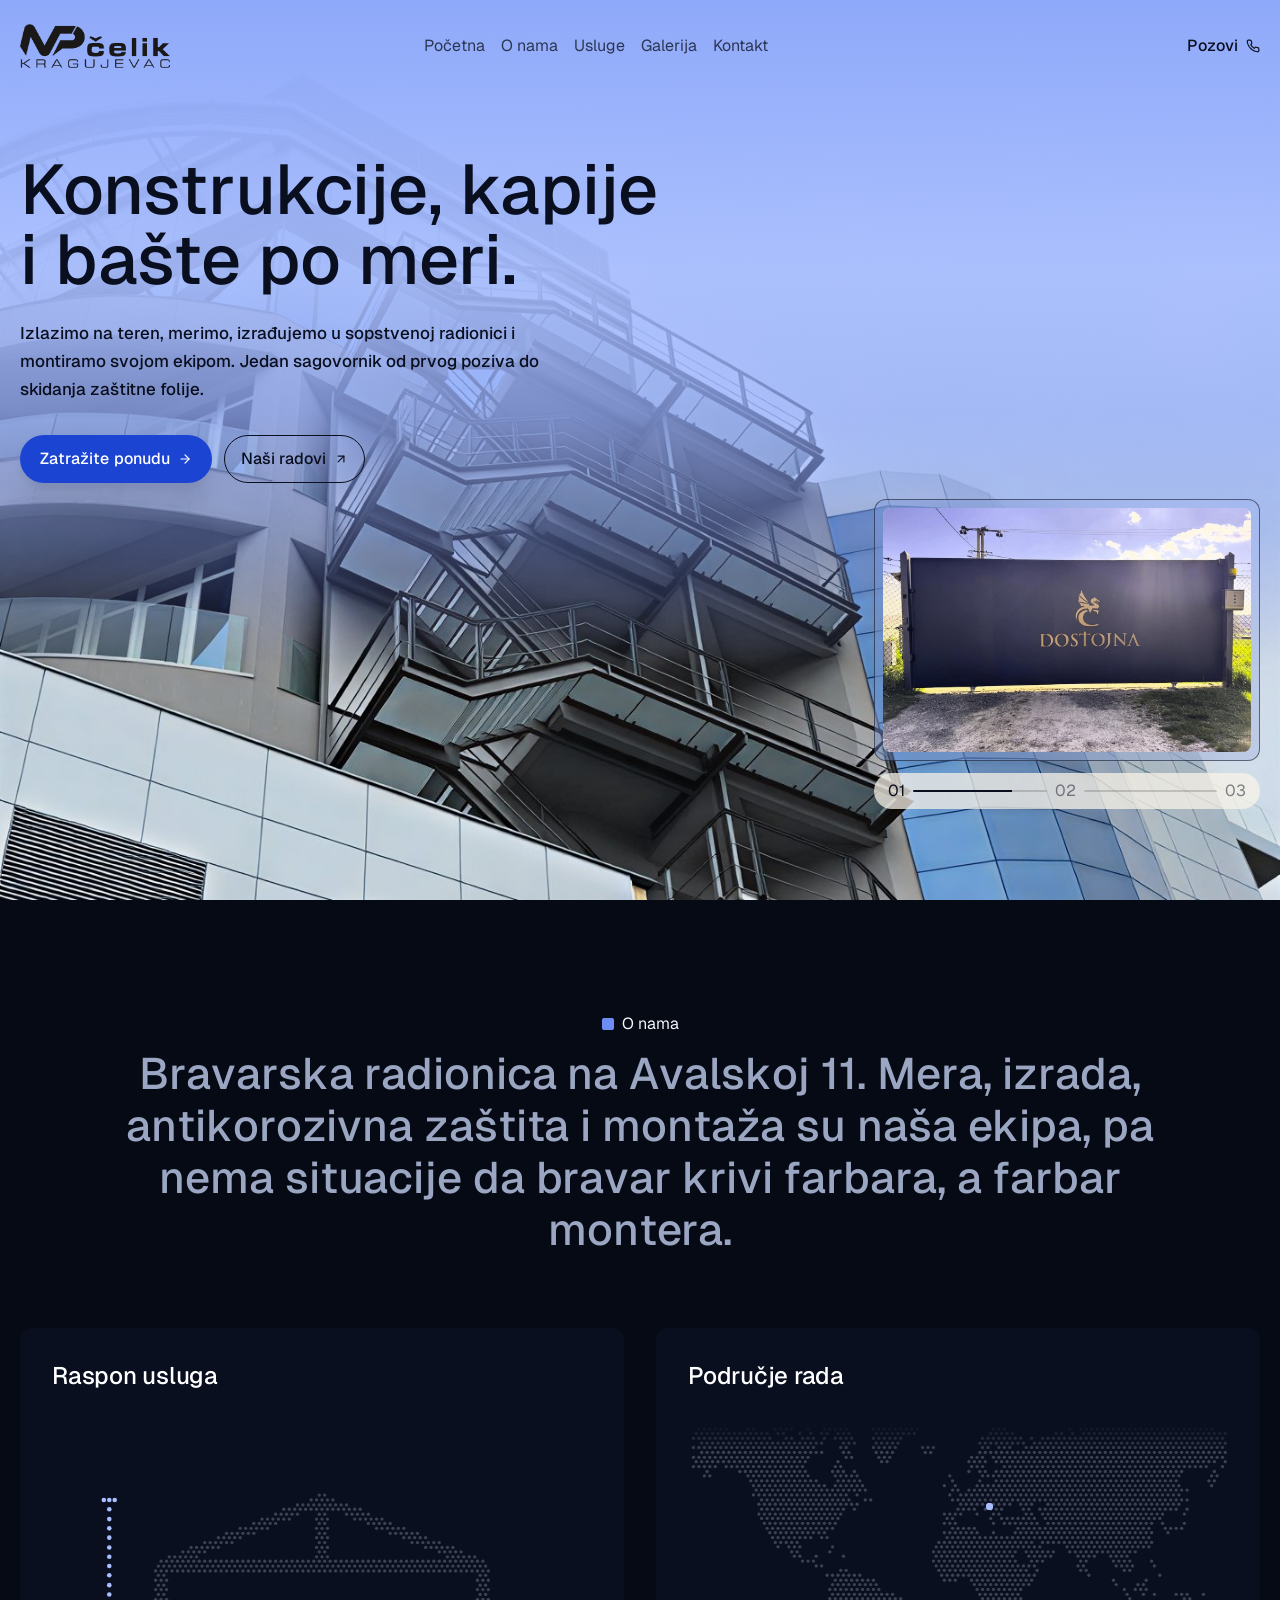
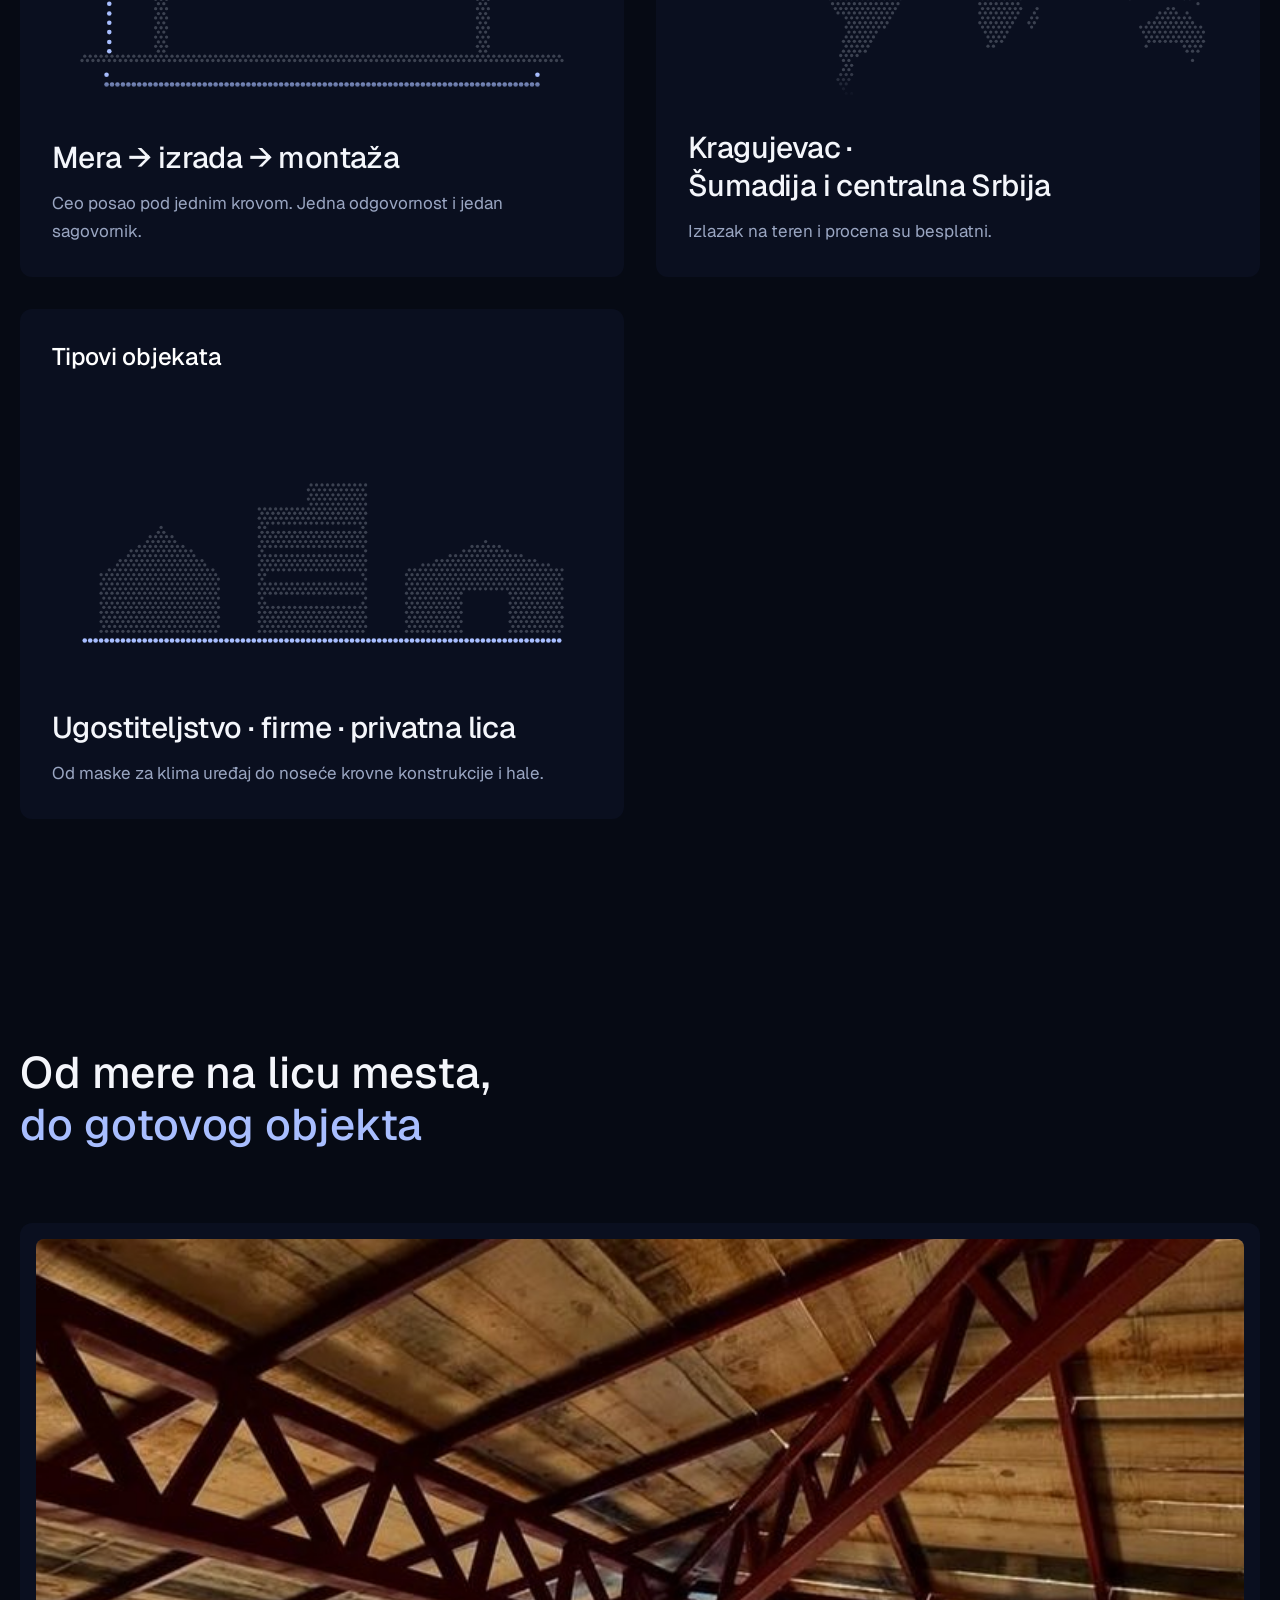
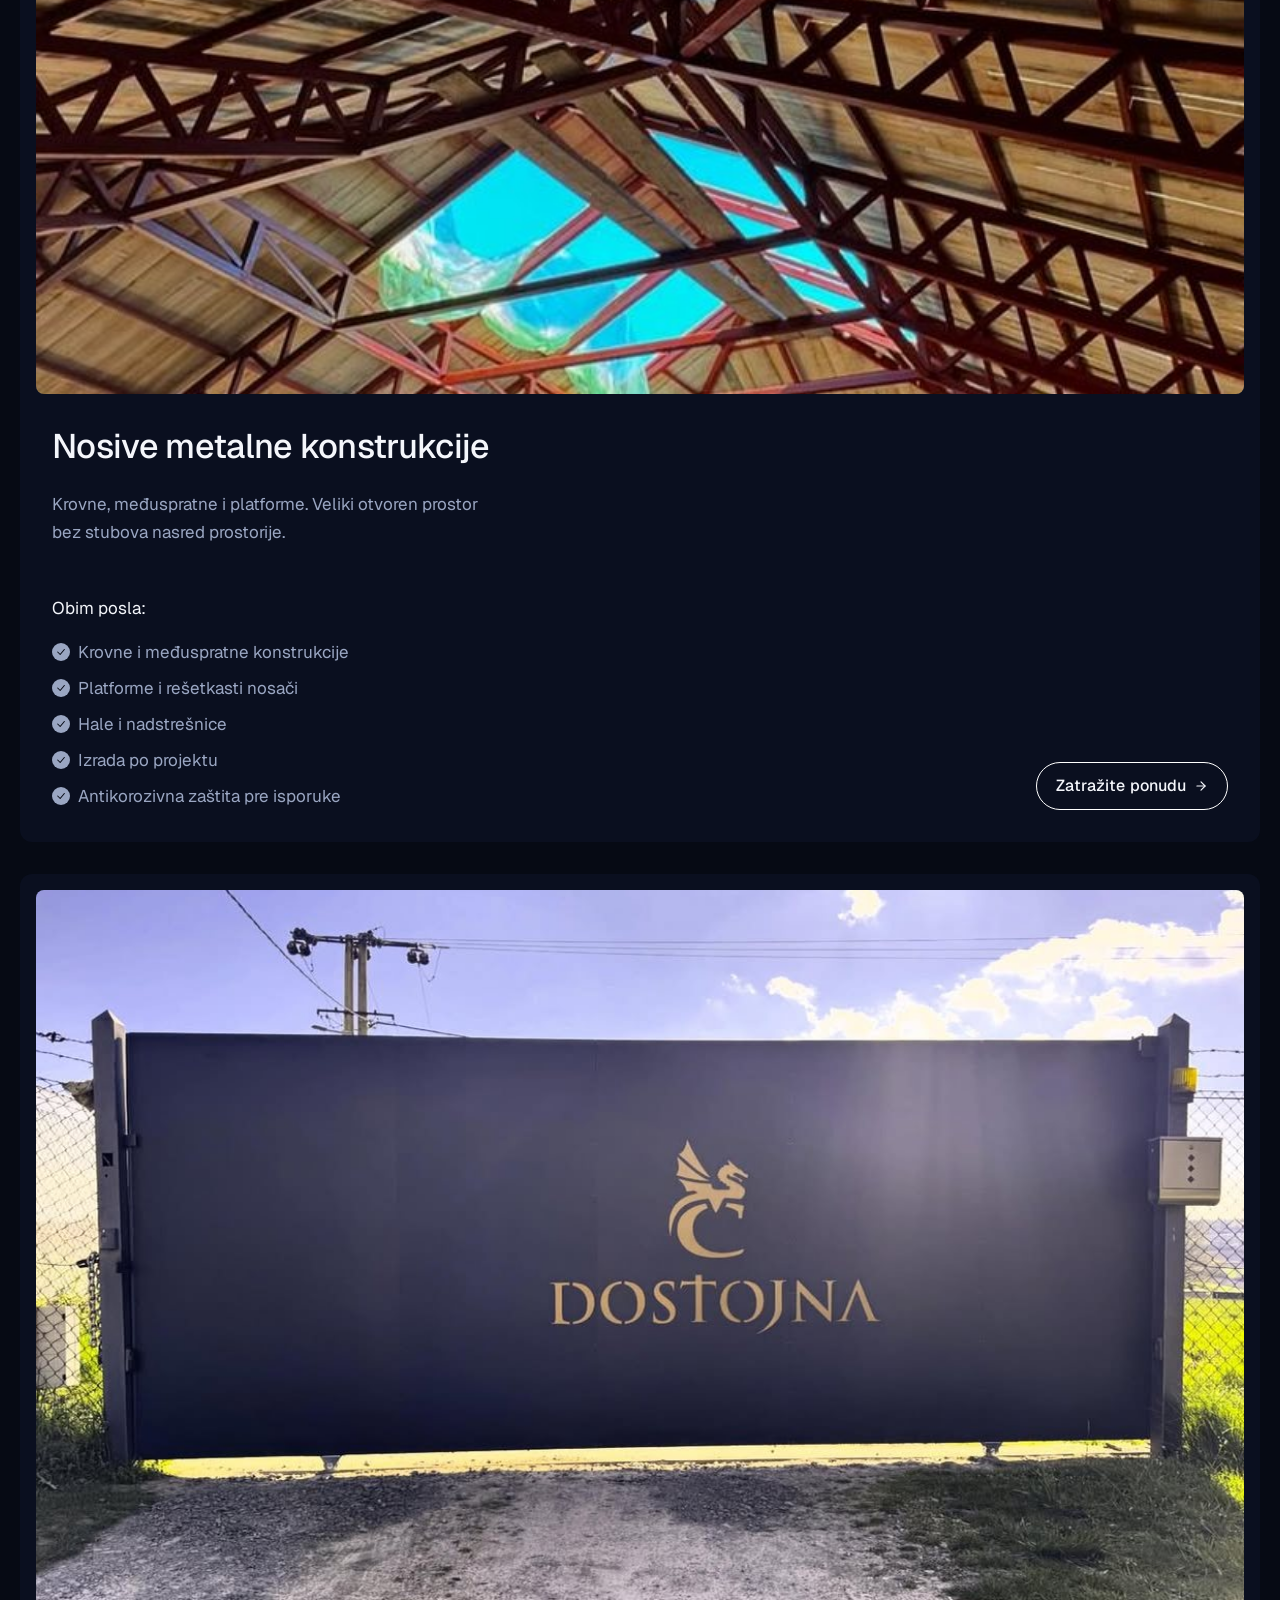
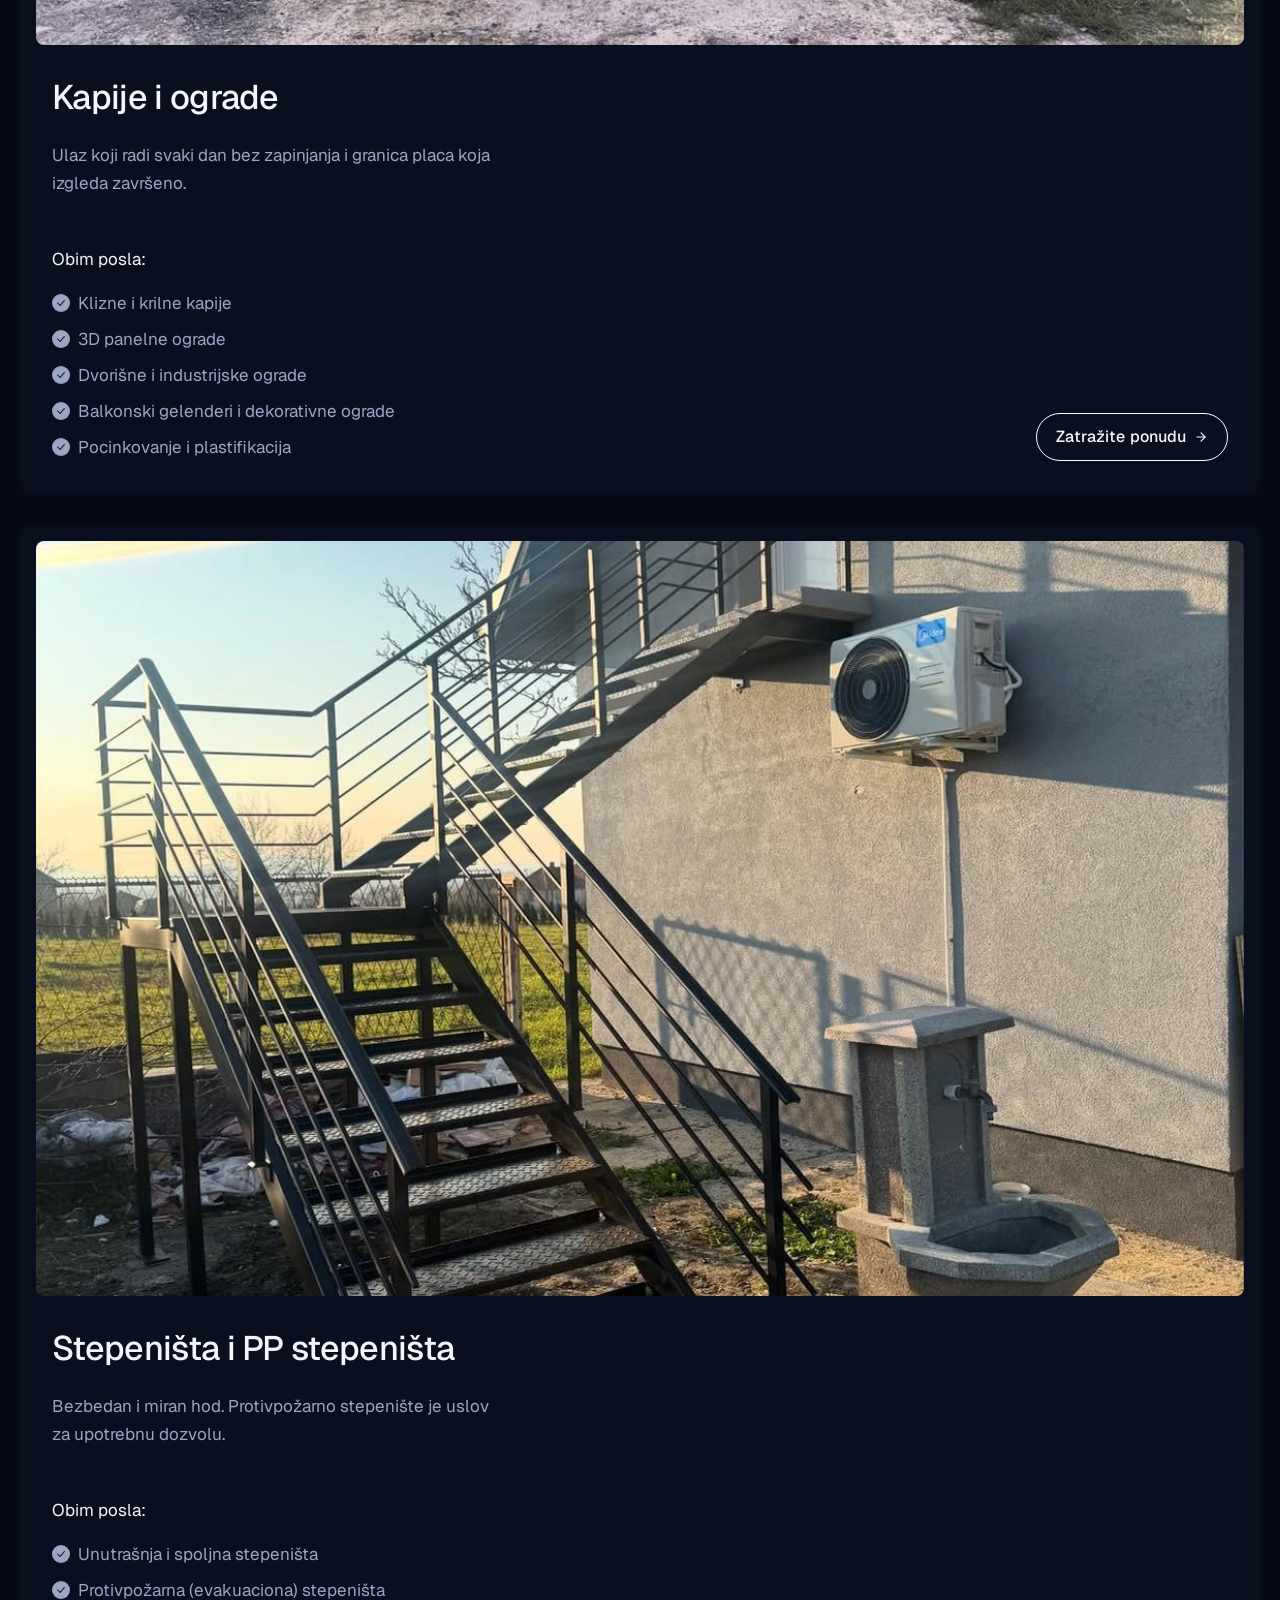
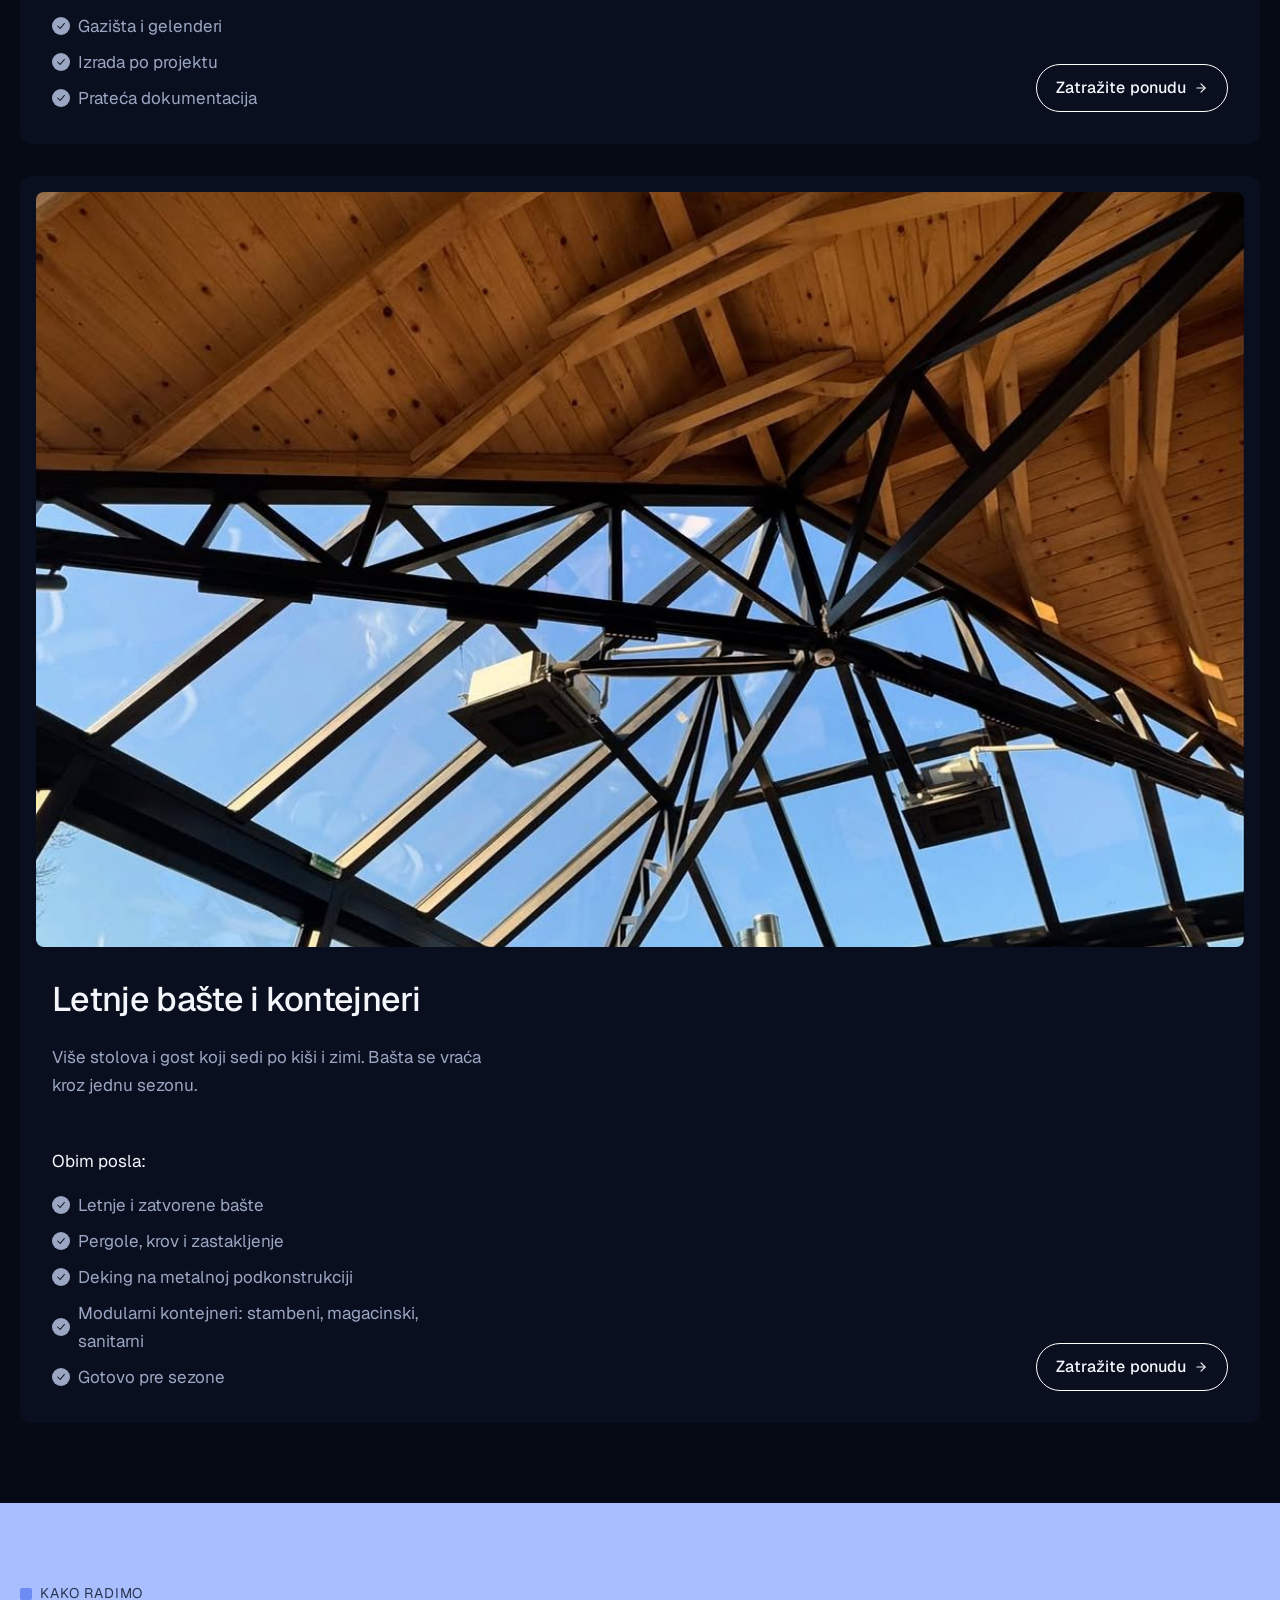
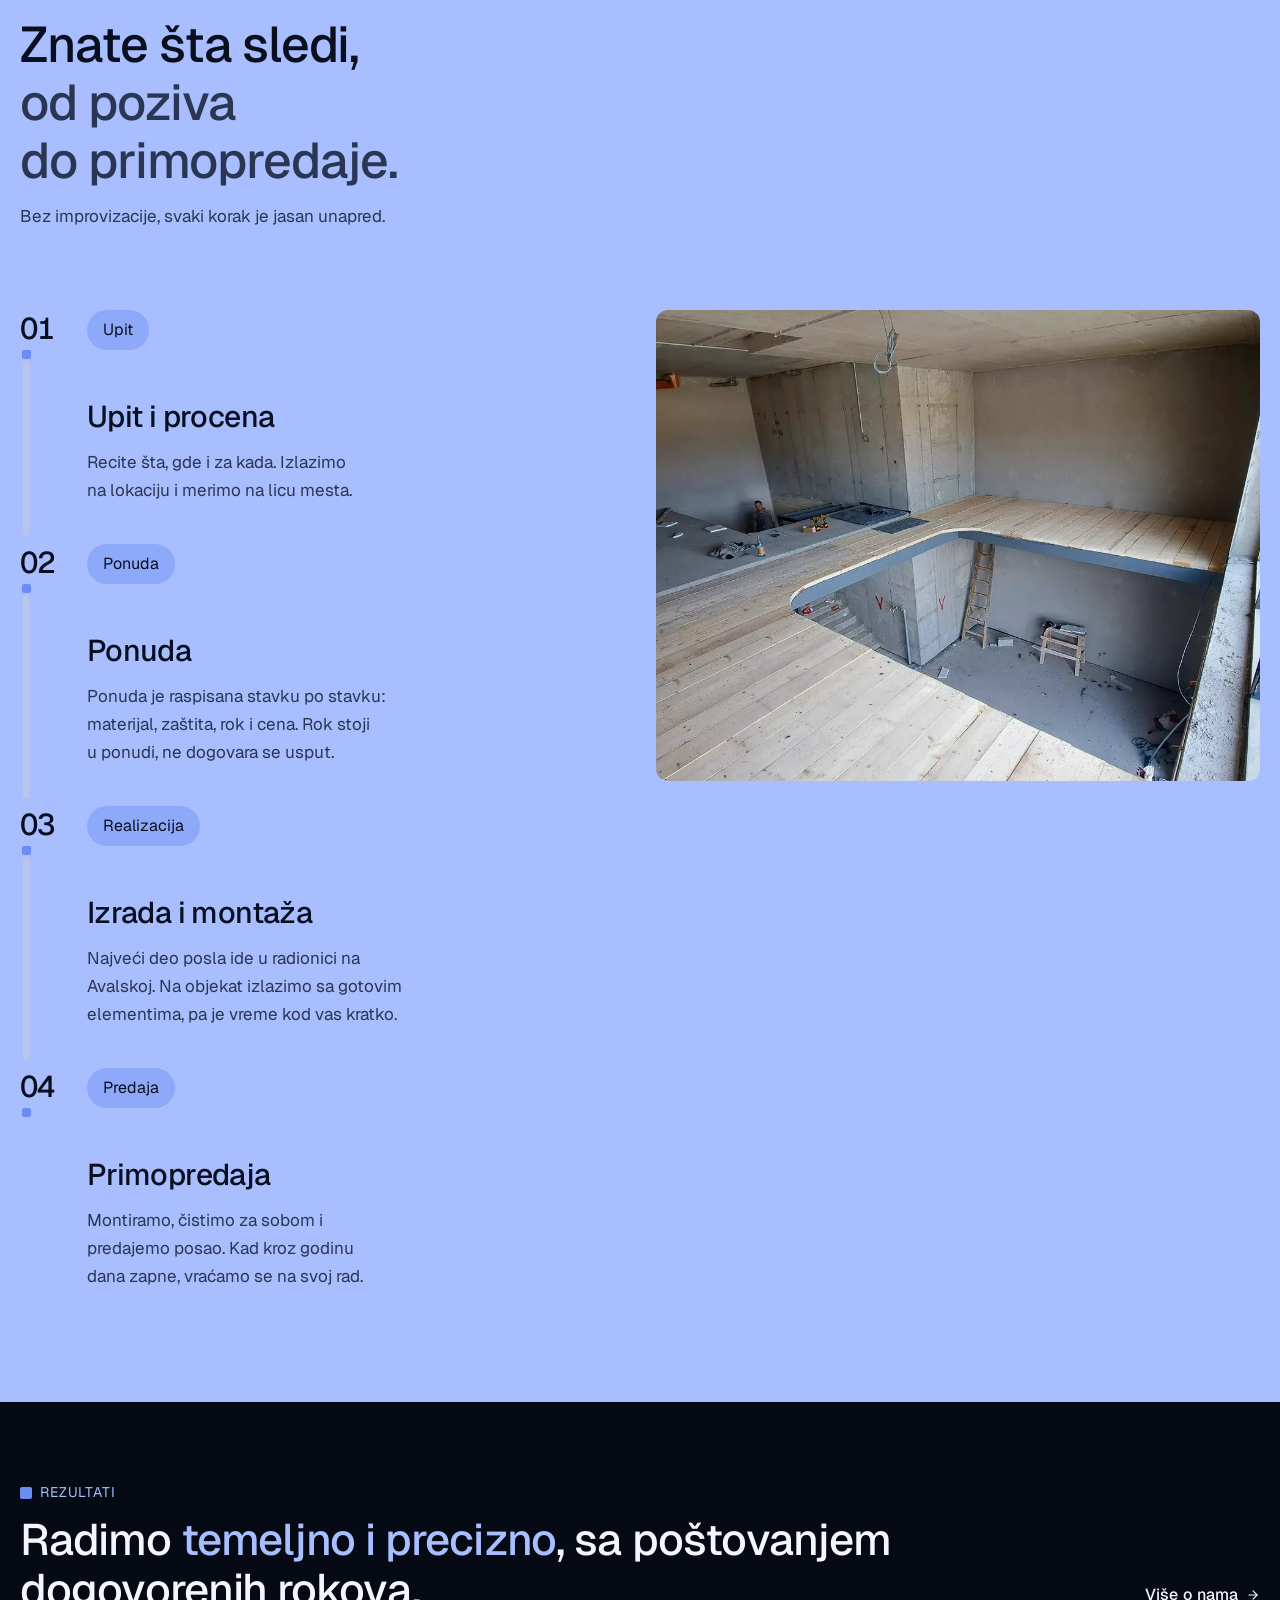
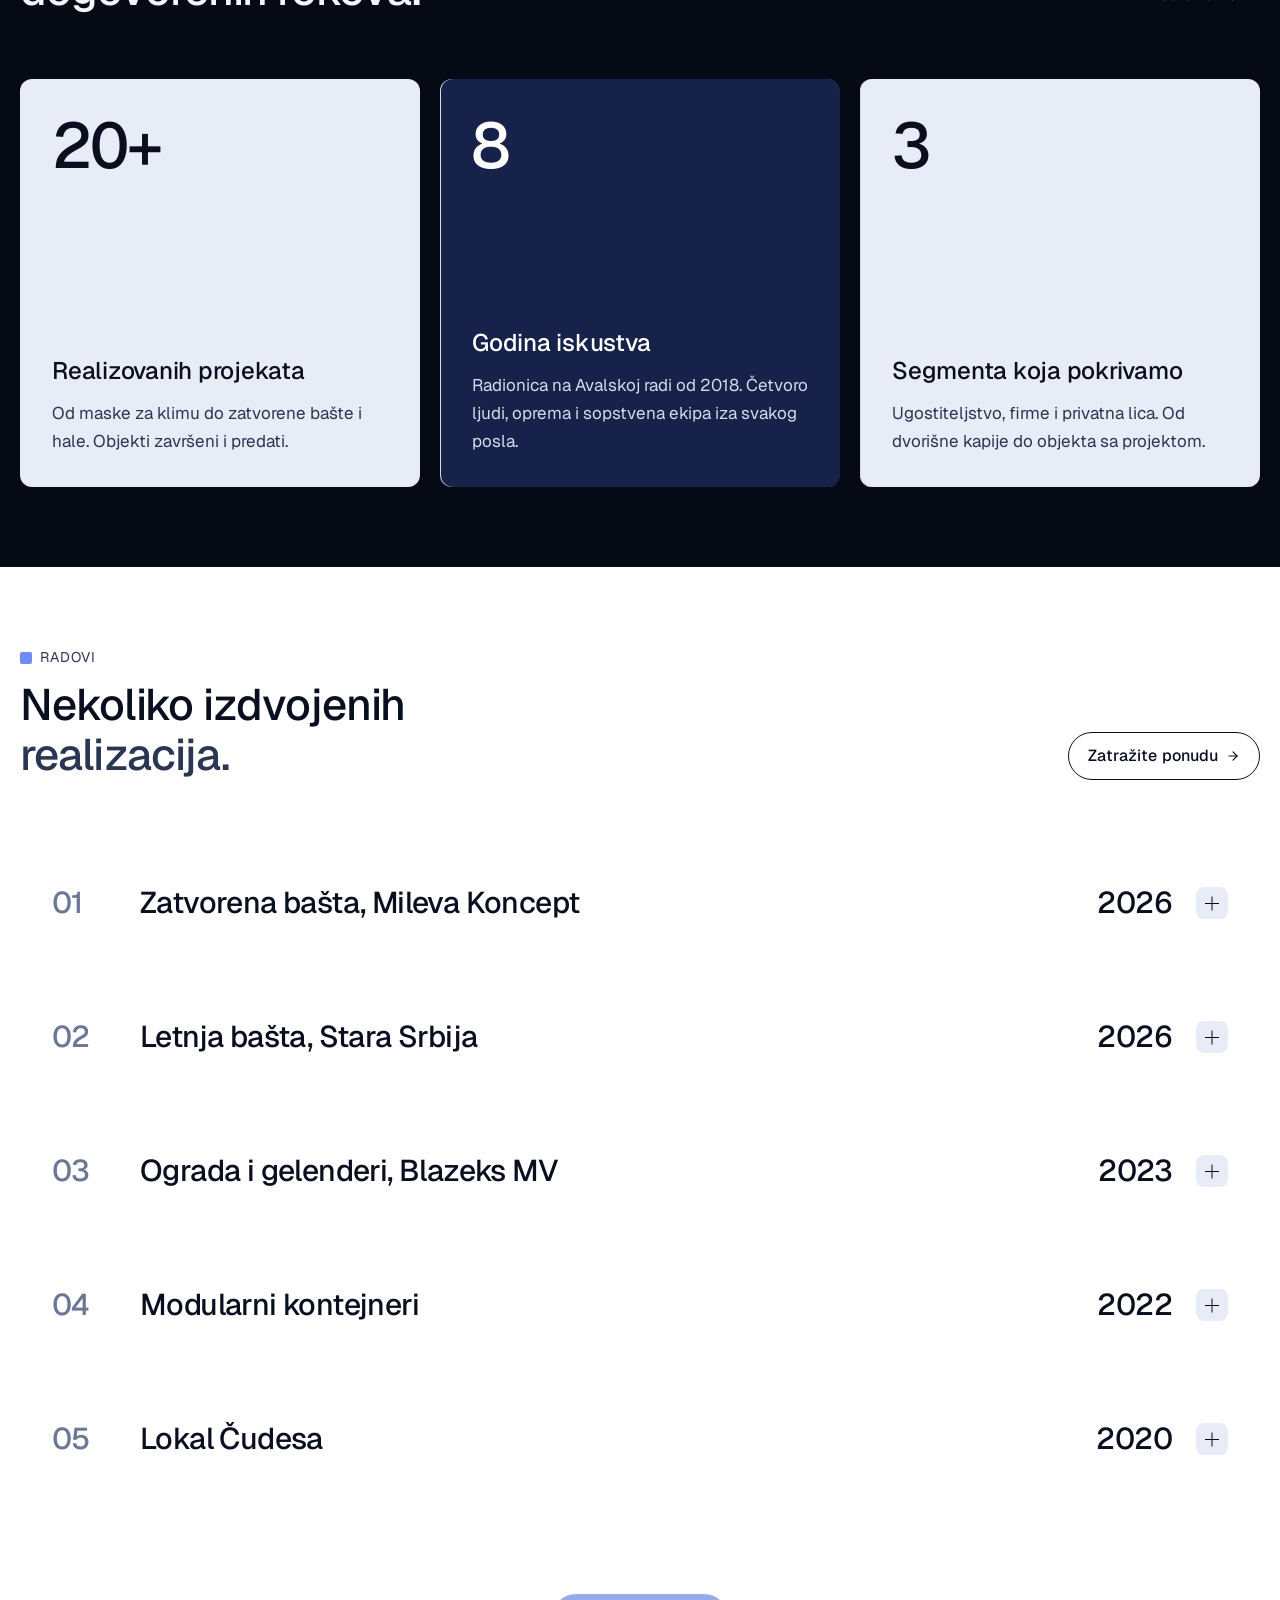
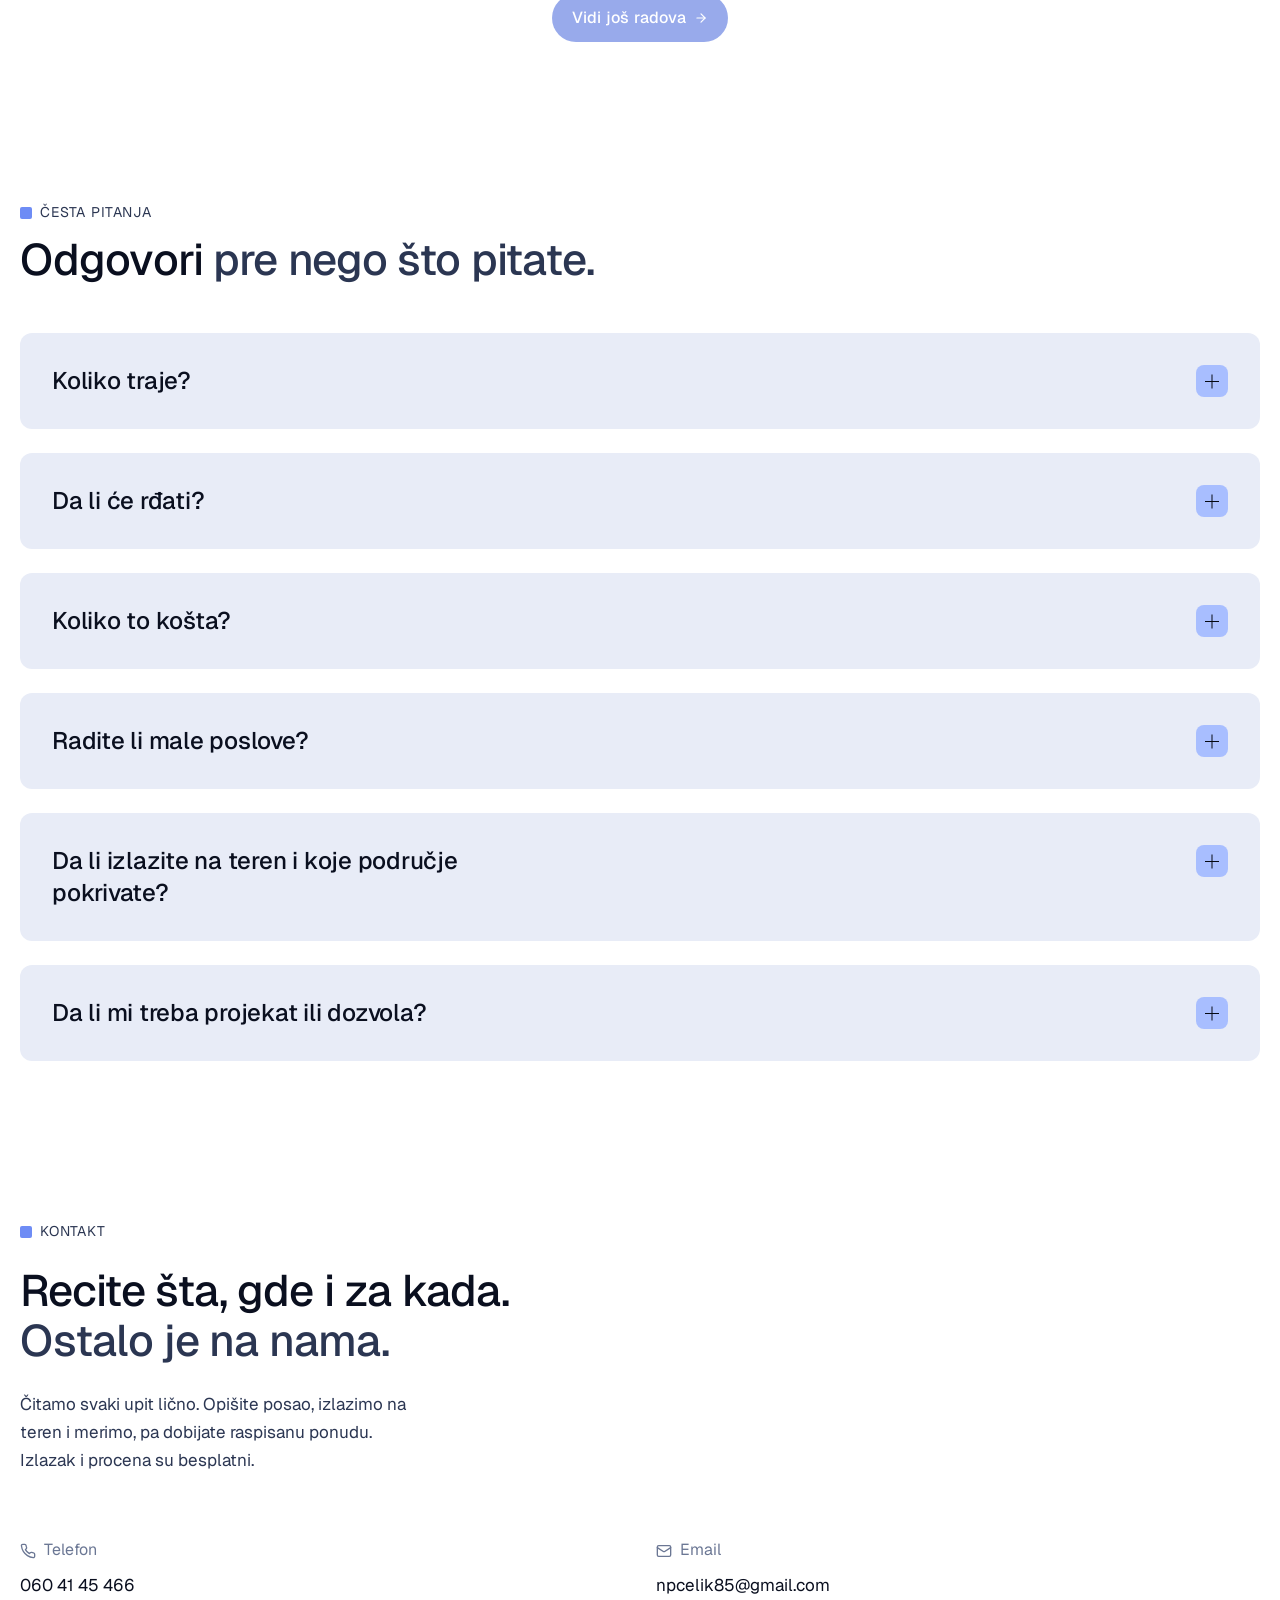
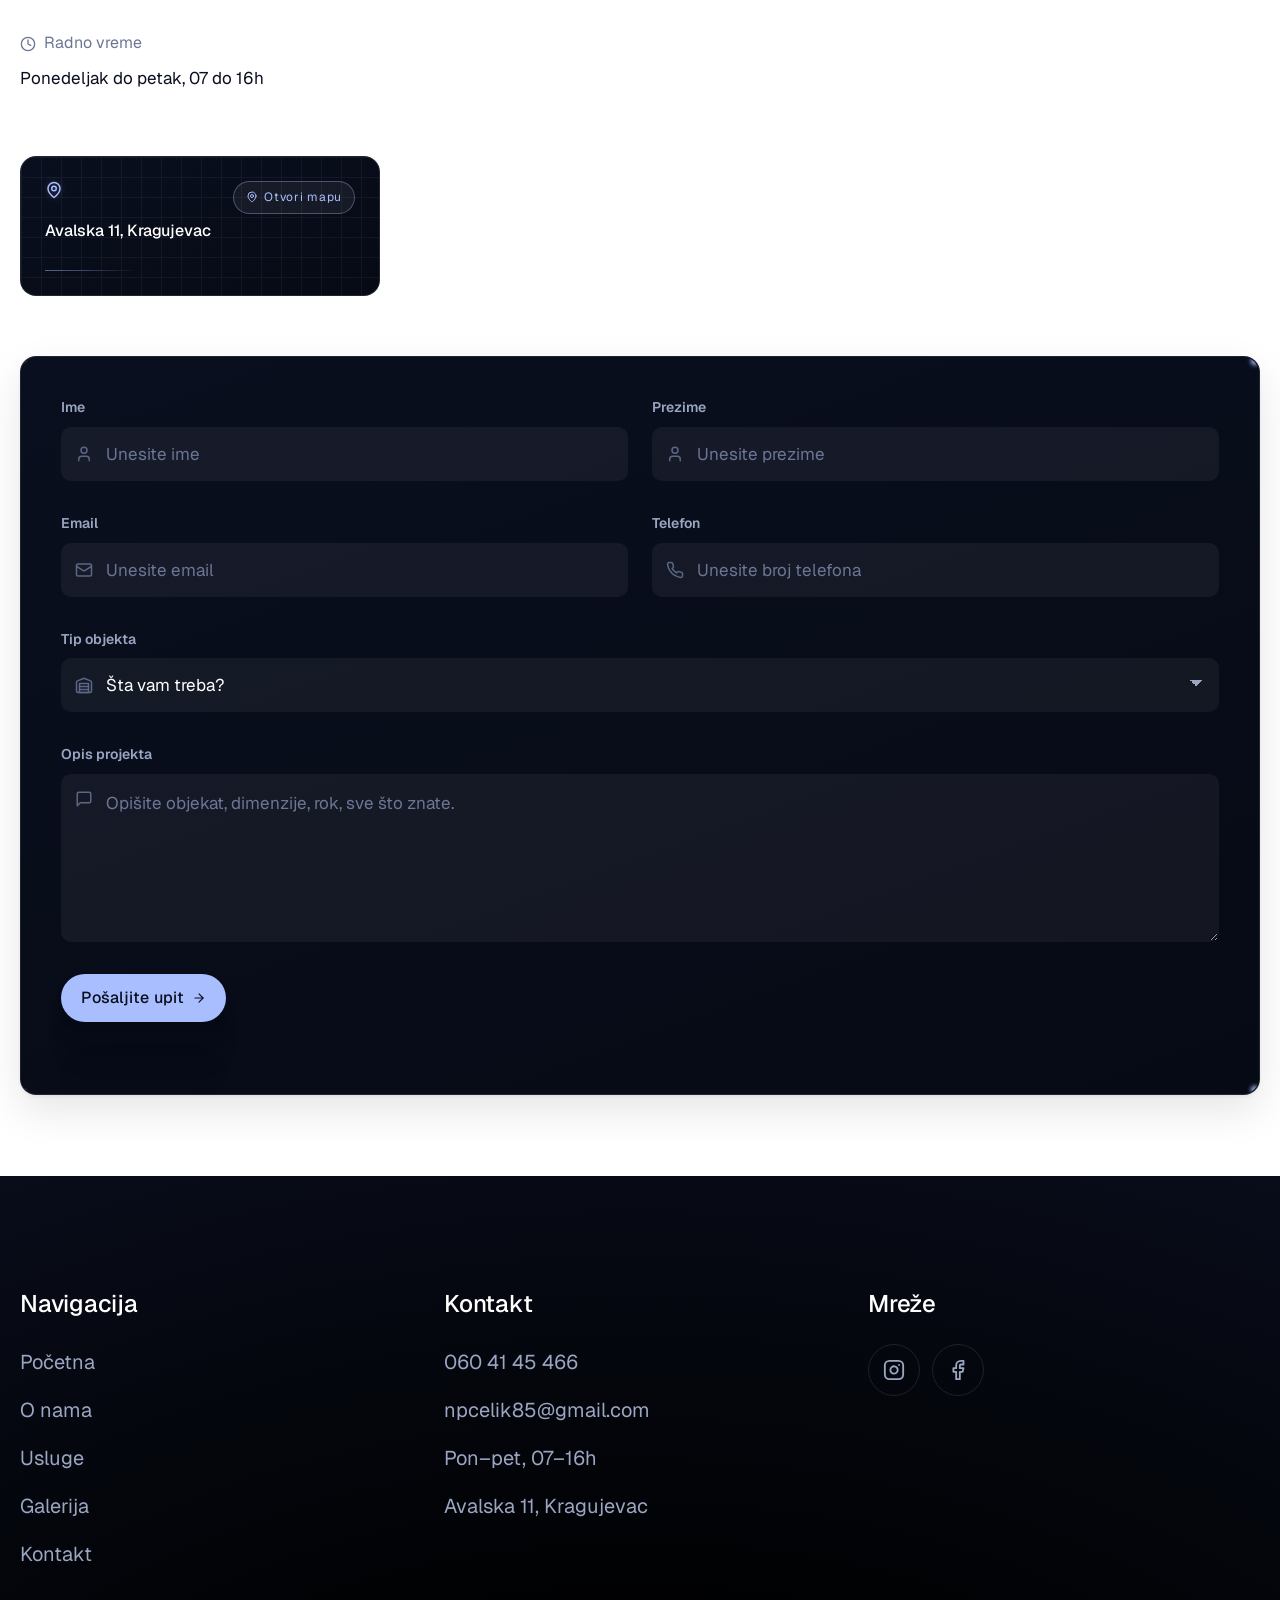
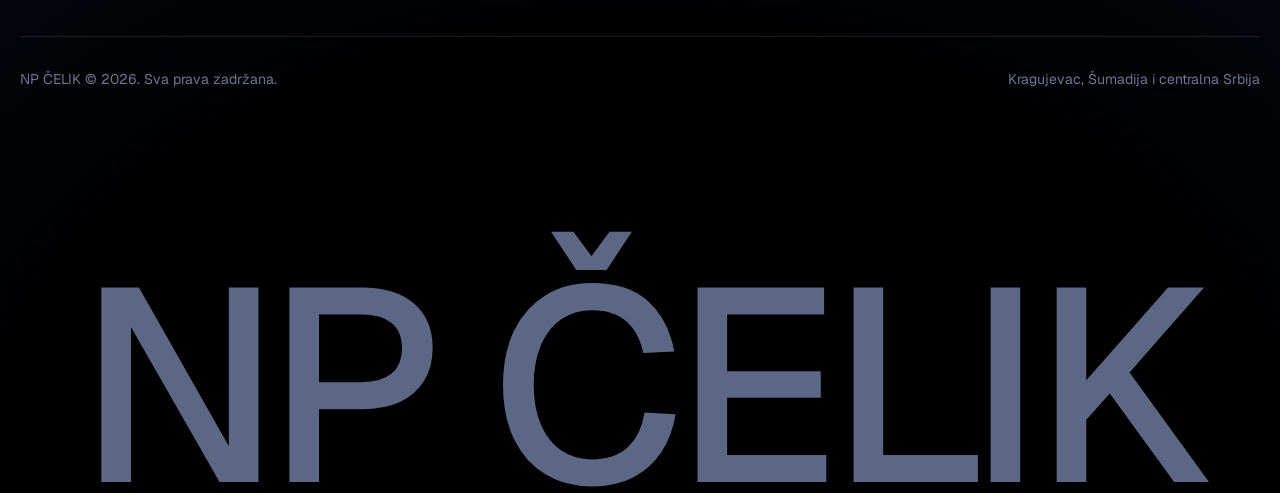
==== site/index.html @ d72b2cad "SEO po skillu website-build-rules i wordmark koji staje u ekran SEO (tools/seo.py, pusta se i automa" ====
<!DOCTYPE html>
<html lang="sr-Latn-RS">
<head>
  <meta charset="UTF-8">
  <meta name="viewport" content="width=device-width, initial-scale=1">

  <title>Metalne konstrukcije i bravarija Kragujevac | NP Čelik</title>
  <meta name="description" content="Bravarska radionica u Kragujevcu od 2018. Radimo metalne konstrukcije, kapije, ograde, stepeništa i letnje bašte. Mera, izrada i montaža jednom ekipom.">

  <meta name="geo.placename" content="Kragujevac">
  <meta property="og:type" content="website">
  <meta property="og:title" content="Metalne konstrukcije i bravarija Kragujevac | NP Čelik">
  <meta property="og:description" content="Bravarska radionica u Kragujevcu od 2018. Radimo metalne konstrukcije, kapije, ograde, stepeništa i letnje bašte. Mera, izrada i montaža jednom ekipom.">
  <meta property="og:image" content="https://celik-np.vercel.app/assets/img/hero-celicna-konstrukcija.jpg">
  <meta name="theme-color" content="#A8BEFF">

  <!-- SEO: canonical, drustvene mreze i strukturirani podaci -->
<link rel="canonical" href="https://celik-np.vercel.app/">
<meta property="og:url" content="https://celik-np.vercel.app/">
<meta property="og:site_name" content="NP Čelik">
<meta property="og:locale" content="sr_RS">
<meta name="twitter:card" content="summary_large_image">
<meta name="twitter:title" content="Metalne konstrukcije i bravarija Kragujevac | NP Čelik">
<meta name="twitter:description" content="Bravarska radionica u Kragujevcu od 2018. Radimo metalne konstrukcije, kapije, ograde, stepeništa i letnje bašte. Mera, izrada i montaža jednom ekipom.">
<meta name="twitter:image" content="https://celik-np.vercel.app/assets/img/hero-celicna-konstrukcija.jpg">
<script type="application/ld+json">
{
  "@context": "https://schema.org",
  "@type": "HomeAndConstructionBusiness",
  "@id": "https://celik-np.vercel.app/#firma",
  "name": "NP Čelik",
  "url": "https://celik-np.vercel.app/",
  "telephone": "+381604145466",
  "email": "npcelik85@gmail.com",
  "image": "https://celik-np.vercel.app/assets/img/hero-celicna-konstrukcija.jpg",
  "foundingDate": "2018",
  "address": {
    "@type": "PostalAddress",
    "streetAddress": "Avalska 11",
    "addressLocality": "Kragujevac",
    "postalCode": "34000",
    "addressCountry": "RS"
  },
  "areaServed": [
    {
      "@type": "City",
      "name": "Kragujevac"
    },
    {
      "@type": "AdministrativeArea",
      "name": "Šumadijski okrug"
    },
    {
      "@type": "AdministrativeArea",
      "name": "Centralna Srbija"
    }
  ],
  "openingHoursSpecification": [
    {
      "@type": "OpeningHoursSpecification",
      "dayOfWeek": [
        "Monday",
        "Tuesday",
        "Wednesday",
        "Thursday",
        "Friday"
      ],
      "opens": "07:00",
      "closes": "16:00"
    }
  ],
  "sameAs": [
    "https://www.instagram.com/celiknp/",
    "https://www.facebook.com/npcelikconstruction"
  ],
  "makesOffer": [
    {
      "@type": "Offer",
      "itemOffered": {
        "@type": "Service",
        "name": "Izrada i montaža nosivih metalnih konstrukcija"
      }
    },
    {
      "@type": "Offer",
      "itemOffered": {
        "@type": "Service",
        "name": "Izrada i montaža kapija i ograda"
      }
    },
    {
      "@type": "Offer",
      "itemOffered": {
        "@type": "Service",
        "name": "Izrada i montaža stepeništa i protivpožarnih stepeništa"
      }
    },
    {
      "@type": "Offer",
      "itemOffered": {
        "@type": "Service",
        "name": "Izrada letnjih i zatvorenih bašti"
      }
    },
    {
      "@type": "Offer",
      "itemOffered": {
        "@type": "Service",
        "name": "Deking, enterijer i završna obrada"
      }
    }
  ]
}
</script>
<!-- /SEO -->
<link rel="icon" href="assets/img/favicon.png" type="image/png">

  <link rel="preconnect" href="https://fonts.googleapis.com">
  <link rel="preconnect" href="https://fonts.gstatic.com" crossorigin>
  <!-- Konstra vozi sve na jednom fontu: Geist. Licenca SIL OFL. -->
  <link rel="stylesheet" href="https://fonts.googleapis.com/css2?family=Geist:wght@400;500;700&display=swap">

  <!-- ==========================================================================
       PISMO: EKAVICA
       --------------------------------------------------------------------------
       Sajt je 09.08.2026. prebacen sa ijekavice na EKAVICU, na odluku
       korisnika. Prije toga je vazilo suprotno pravilo, jer brand fajl
       kaze da firma pise ijekavicom.

       Zamijenjeno je petnaest oblika:
         po mjeri -> po meri, na jednom mjestu -> na jednom mestu,
         prije -> pre, unaprijed -> unapred, vrijeme -> vreme,
         rjesenja -> resenja, procjenu -> procenu, sjediste -> sediste

       PAZI: time je promijenjena i jedna od sest recenica koje su u brand
       fajlu zavedene kao doslovne. Original glasi "Proizvodnja celicnih
       konstrukcija po mjeri i projektu", a na sajtu sada stoji "po meri".
       Ta izmjena je odobrena usmeno; vrijedi je potvrditi sa firmom.

       Svaki novi tekst ide na ekavici.
       ========================================================================== -->

  <!-- tokens.css sadrzi sve dizajn varijable. Restilovanje ide iskljucivo tamo. -->
  <link rel="stylesheet" href="css/tokens.css">
  <link rel="stylesheet" href="css/styles.css">
</head>

<body>

<a class="skip-link" href="#main">Preskoči na sadržaj</a>

<!-- ==========================================================================
     SVG SPRITE  /  sve ikone na jednom mestu
     Lucide stil, stroke 2, currentColor. Bez emodzija.
     ========================================================================== -->
<svg width="0" height="0" style="position:absolute" aria-hidden="true" focusable="false">
  <symbol id="i-factory" viewBox="0 0 24 24" fill="none" stroke="currentColor" stroke-width="2" stroke-linecap="round" stroke-linejoin="round">
    <path d="M2 20a2 2 0 0 0 2 2h16a2 2 0 0 0 2-2V8l-7 5V8l-7 5V4a2 2 0 0 0-2-2H4a2 2 0 0 0-2 2Z"/><path d="M17 18h1"/><path d="M12 18h1"/><path d="M7 18h1"/>
  </symbol>
  <symbol id="i-hardhat" viewBox="0 0 24 24" fill="none" stroke="currentColor" stroke-width="2" stroke-linecap="round" stroke-linejoin="round">
    <path d="M2 18a1 1 0 0 0 1 1h18a1 1 0 0 0 1-1v-2a1 1 0 0 0-1-1H3a1 1 0 0 0-1 1v2z"/><path d="M10 10V5a1 1 0 0 1 1-1h2a1 1 0 0 1 1 1v5"/><path d="M4 15v-3a6 6 0 0 1 6-6"/><path d="M14 6a6 6 0 0 1 6 6v3"/>
  </symbol>
  <symbol id="i-flame" viewBox="0 0 24 24" fill="none" stroke="currentColor" stroke-width="2" stroke-linecap="round" stroke-linejoin="round">
    <path d="M8.5 14.5A2.5 2.5 0 0 0 11 12c0-1.38-.5-2-1-3-1.07-2.14-.22-4.05 2-6 .5 2.5 2 4.9 4 6.5 2 1.6 3 3.5 3 5.5a7 7 0 1 1-14 0c0-1.15.43-2.29 1-3a2.5 2.5 0 0 0 2.5 2.5z"/>
  </symbol>
  <symbol id="i-warehouse" viewBox="0 0 24 24" fill="none" stroke="currentColor" stroke-width="2" stroke-linecap="round" stroke-linejoin="round">
    <path d="M22 8.35V20a2 2 0 0 1-2 2H4a2 2 0 0 1-2-2V8.35A2 2 0 0 1 3.26 6.5l8-3.2a2 2 0 0 1 1.48 0l8 3.2A2 2 0 0 1 22 8.35Z"/><path d="M6 18h12"/><path d="M6 14h12"/><path d="M6 10h12v12H6z"/>
  </symbol>
  <!-- Gola kvacica. Konstra je koristi u krugu, ispred svake stavke
       obima posla. Stroke 2.5 kao na originalu. -->
  <symbol id="i-check" viewBox="0 0 24 24" fill="none" stroke="currentColor" stroke-width="2.5" stroke-linecap="round" stroke-linejoin="round">
    <path d="m4 12 6 6L20 6"/>
  </symbol>
  <symbol id="i-badge-check" viewBox="0 0 24 24" fill="none" stroke="currentColor" stroke-width="2" stroke-linecap="round" stroke-linejoin="round">
    <path d="M3.85 8.62a4 4 0 0 1 4.78-4.77 4 4 0 0 1 6.74 0 4 4 0 0 1 4.78 4.78 4 4 0 0 1 0 6.74 4 4 0 0 1-4.77 4.78 4 4 0 0 1-6.75 0 4 4 0 0 1-4.78-4.77 4 4 0 0 1 0-6.76Z"/><path d="m9 12 2 2 4-4"/>
  </symbol>
  <symbol id="i-clock" viewBox="0 0 24 24" fill="none" stroke="currentColor" stroke-width="2" stroke-linecap="round" stroke-linejoin="round">
    <circle cx="12" cy="12" r="10"/><path d="M12 6v6l4 2"/>
  </symbol>
  <symbol id="i-cog" viewBox="0 0 24 24" fill="none" stroke="currentColor" stroke-width="2" stroke-linecap="round" stroke-linejoin="round">
    <path d="M12.22 2h-.44a2 2 0 0 0-2 2v.18a2 2 0 0 1-1 1.73l-.43.25a2 2 0 0 1-2 0l-.15-.08a2 2 0 0 0-2.73.73l-.22.38a2 2 0 0 0 .73 2.73l.15.1a2 2 0 0 1 1 1.72v.51a2 2 0 0 1-1 1.74l-.15.09a2 2 0 0 0-.73 2.73l.22.38a2 2 0 0 0 2.73.73l.15-.08a2 2 0 0 1 2 0l.43.25a2 2 0 0 1 1 1.73V20a2 2 0 0 0 2 2h.44a2 2 0 0 0 2-2v-.18a2 2 0 0 1 1-1.73l.43-.25a2 2 0 0 1 2 0l.15.08a2 2 0 0 0 2.73-.73l.22-.39a2 2 0 0 0-.73-2.73l-.15-.08a2 2 0 0 1-1-1.74v-.5a2 2 0 0 1 1-1.74l.15-.09a2 2 0 0 0 .73-2.73l-.22-.38a2 2 0 0 0-2.73-.73l-.15.08a2 2 0 0 1-2 0l-.43-.25a2 2 0 0 1-1-1.73V4a2 2 0 0 0-2-2z"/><circle cx="12" cy="12" r="3"/>
  </symbol>
  <symbol id="i-ruler" viewBox="0 0 24 24" fill="none" stroke="currentColor" stroke-width="2" stroke-linecap="round" stroke-linejoin="round">
    <path d="M21.3 15.3a2.4 2.4 0 0 1 0 3.4l-2.6 2.6a2.4 2.4 0 0 1-3.4 0L2.7 8.7a2.41 2.41 0 0 1 0-3.4l2.6-2.6a2.41 2.41 0 0 1 3.4 0Z"/><path d="m14.5 12.5 2-2"/><path d="m11.5 9.5 2-2"/><path d="m8.5 6.5 2-2"/><path d="m17.5 15.5 2-2"/>
  </symbol>
  <symbol id="i-calendar-check" viewBox="0 0 24 24" fill="none" stroke="currentColor" stroke-width="2" stroke-linecap="round" stroke-linejoin="round">
    <path d="M8 2v4"/><path d="M16 2v4"/><rect width="18" height="18" x="3" y="4" rx="2"/><path d="M3 10h18"/><path d="m9 16 2 2 4-4"/>
  </symbol>
  <symbol id="i-phone" viewBox="0 0 24 24" fill="none" stroke="currentColor" stroke-width="2" stroke-linecap="round" stroke-linejoin="round">
    <path d="M22 16.92v3a2 2 0 0 1-2.18 2 19.79 19.79 0 0 1-8.63-3.07 19.5 19.5 0 0 1-6-6 19.79 19.79 0 0 1-3.07-8.67A2 2 0 0 1 4.11 2h3a2 2 0 0 1 2 1.72 12.84 12.84 0 0 0 .7 2.81 2 2 0 0 1-.45 2.11L8.09 9.91a16 16 0 0 0 6 6l1.27-1.27a2 2 0 0 1 2.11-.45 12.84 12.84 0 0 0 2.81.7A2 2 0 0 1 22 16.92z"/>
  </symbol>
  <symbol id="i-mail" viewBox="0 0 24 24" fill="none" stroke="currentColor" stroke-width="2" stroke-linecap="round" stroke-linejoin="round">
    <rect width="20" height="16" x="2" y="4" rx="2"/><path d="m22 7-8.97 5.7a1.94 1.94 0 0 1-2.06 0L2 7"/>
  </symbol>
  <!-- Dodato 10.08.2026. za polja u obrascu. Isti crtez kao lucide user
       i message-square, da se poklapa sa ostalima u ovom spisku. -->
  <symbol id="i-user" viewBox="0 0 24 24" fill="none" stroke="currentColor" stroke-width="2" stroke-linecap="round" stroke-linejoin="round">
    <path d="M19 21v-2a4 4 0 0 0-4-4H9a4 4 0 0 0-4 4v2"/><circle cx="12" cy="7" r="4"/>
  </symbol>
  <symbol id="i-message" viewBox="0 0 24 24" fill="none" stroke="currentColor" stroke-width="2" stroke-linecap="round" stroke-linejoin="round">
    <path d="M21 15a2 2 0 0 1-2 2H7l-4 4V5a2 2 0 0 1 2-2h14a2 2 0 0 1 2 2z"/>
  </symbol>
  <symbol id="i-pin" viewBox="0 0 24 24" fill="none" stroke="currentColor" stroke-width="2" stroke-linecap="round" stroke-linejoin="round">
    <path d="M20 10c0 6-8 12-8 12s-8-6-8-12a8 8 0 0 1 16 0Z"/><circle cx="12" cy="10" r="3"/>
  </symbol>
  <symbol id="i-instagram" viewBox="0 0 24 24" fill="none" stroke="currentColor" stroke-width="2" stroke-linecap="round" stroke-linejoin="round">
    <rect width="20" height="20" x="2" y="2" rx="5"/><path d="M16 11.37A4 4 0 1 1 12.63 8 4 4 0 0 1 16 11.37z"/><path d="M17.5 6.5h.01"/>
  </symbol>
  <symbol id="i-facebook" viewBox="0 0 24 24" fill="none" stroke="currentColor" stroke-width="2" stroke-linecap="round" stroke-linejoin="round">
    <path d="M18 2h-3a5 5 0 0 0-5 5v3H7v4h3v8h4v-8h3l1-4h-4V7a1 1 0 0 1 1-1h3z"/>
  </symbol>
  <symbol id="i-menu" viewBox="0 0 24 24" fill="none" stroke="currentColor" stroke-width="2" stroke-linecap="round" stroke-linejoin="round">
    <path d="M4 6h16"/><path d="M4 12h16"/><path d="M4 18h16"/>
  </symbol>
  <symbol id="i-close" viewBox="0 0 24 24" fill="none" stroke="currentColor" stroke-width="2" stroke-linecap="round" stroke-linejoin="round">
    <path d="M18 6 6 18"/><path d="m6 6 12 12"/>
  </symbol>
  <symbol id="i-arrow-right" viewBox="0 0 24 24" fill="none" stroke="currentColor" stroke-width="2" stroke-linecap="round" stroke-linejoin="round">
    <path d="M5 12h14"/><path d="m12 5 7 7-7 7"/>
  </symbol>
  <symbol id="i-arrow-up-right" viewBox="0 0 24 24" fill="none" stroke="currentColor" stroke-width="2" stroke-linecap="round" stroke-linejoin="round">
    <path d="M7 17 17 7"/><path d="M7 7h10v10"/>
  </symbol>
  <symbol id="i-star" viewBox="0 0 24 24" fill="currentColor" stroke="none">
    <path d="m12 2 2.9 6.26 6.85.7-5.1 4.6 1.44 6.72L12 16.9l-6.09 3.38 1.44-6.72-5.1-4.6 6.85-.7z"/>
  </symbol>
</svg>


<!-- ==========================================================================
     SECTION 1: Header  /  po Konstri
     --------------------------------------------------------------------------
     Providan, fiksiran na vrhu, bez pozadine i bez linije ispod. Lezi
     preko heroja i vozi se preko sadrzaja pri skrolovanju.

     Iz izvora Konstre:
       nav        background-color: rgba(0,0,0,0), position fixed, z-index 9
       padding    24px 72px  ->  24px 20px  ->  24px 16px
       kontejner  flex row, space-between, max-width 1320px
       logo       H4 preset: Geist 500 / 32px / 40px / tracking -0.02em
       nav link   flex row, gap 8px, padding 8px 16px, overflow clip
       tacka      9x9px krug, apsolutno na left -15px, ulazi na hover
       dugme      padding 12px 16px (manja varijanta)
     ========================================================================== -->
<header class="header" id="header">
  <div class="header__inner">

    <div class="header__brand-wrap">
      <a class="brand" href="#hero" aria-label="NP Čelik, početna strana">
        <!-- [SLIKA: logo NP Čelik] Badge iz brand asseta. Puni lockup je hromiran
             i nestaje na svijetloj podlozi, pa ide badge + tekstualni wordmark. -->
        <img class="brand__badge" src="assets/img/logo-np-celik.png" alt="" width="470" height="139" aria-hidden="true">
      </a>

      <!-- Hamburger stoji uz logo samo na mobilnom, kao na originalu. -->
      <button class="menu-toggle" id="menu-toggle" type="button"
              aria-controls="nav" aria-expanded="false" aria-label="Otvorite meni">
        <svg class="menu-toggle__open"  aria-hidden="true" focusable="false"><use href="#i-menu"></use></svg>
        <svg class="menu-toggle__close" aria-hidden="true" focusable="false"><use href="#i-close"></use></svg>
      </button>
    </div>

    <nav class="nav" id="nav" data-open="false" aria-label="Glavna navigacija">
      <!-- Svaki link nosi tacku koja na hover ulazi s lijeva i gura natpis. -->
      <a class="nav__link" href="#hero"><span class="nav__dot" aria-hidden="true"></span><span>Početna</span></a>
      <a class="nav__link" href="o-nama.html"><span class="nav__dot" aria-hidden="true"></span><span>O nama</span></a>
      <a class="nav__link" href="usluge.html"><span class="nav__dot" aria-hidden="true"></span><span>Usluge</span></a>
      <a class="nav__link" href="#radovi"><span class="nav__dot" aria-hidden="true"></span><span>Galerija</span></a>
      <a class="nav__link" href="kontakt.html"><span class="nav__dot" aria-hidden="true"></span><span>Kontakt</span></a>
    </nav>

    <div class="header__actions">
      <!-- Broj telefona je uklonjen iz zaglavlja na zahtjev, kao i na
           Konstri. Klik-na-poziv ostaje u CTA traci, kontaktu i podnozju.
           Napomena: ICP kaze da je prvi kontakt poziv i da broj treba
           iznad prevoja, pa ovo vrijedi pratiti kad sajt bude uzivo. -->
      <!-- Dugme vodi pravo na poziv, ne na kontakt sekciju. ICP kaze da
           prvi kontakt ide preko telefona i da broj mora iznad prevoja;
           ovim se to vraca, a da broj ne zauzima mjesto u traci. -->
      <a class="btn btn--bare header__cta" href="tel:0604145466" aria-label="Pozovite nas na 060 41 45 466">
        <span class="btn__label" data-roll>Pozovi</span>
        <span class="btn__icons" aria-hidden="true">
          <svg class="btn__icon"><use href="#i-phone"></use></svg>
          <svg class="btn__icon"><use href="#i-phone"></use></svg>
        </span>
      </a>
    </div>

  </div>
</header>


<!-- ==========================================================================
     MOBILNI MENI  /  po "staggered menu" iz Random projekta
     --------------------------------------------------------------------------
     Original je pisan na GSAP-u (gsap.timeline, fromTo, stagger). Ovaj sajt
     nema nijednu biblioteku, pa je koreografija prepisana u CSS tranzicije sa
     kasnjenjem po rednom broju. Vrijednosti su iz Random/site/script.js,
     funkcija initStaggeredMenu, prevedene iz sekundi u milisekunde:

       sloj 1     x 100% -> 0   500ms   bez odgode
       sloj 2     x 100% -> 0   500ms   odgoda  70ms
       panel      x 100% -> 0   650ms   odgoda 150ms
       natpisi    y 140% i rotacija 10deg -> 0   1000ms   pocetak 248ms, korak 100ms
       brojevi    prozirnost 0 -> 1       600ms   pocetak 348ms, korak  80ms
       mreze      naslov na 410ms, linkovi od 450ms, korak 80ms
       zatvaranje sve nazad na x 100%, 320ms, bez odgode

     power4.out iz GSAP-a je cubic-bezier(0.16, 1, 0.3, 1), a to je vec nas
     --ease-spring. power3.in je cubic-bezier(0.55, 0.055, 0.675, 0.19).

     Preuzet je POKRET, ne i tipografija: Random ima verzal 900, mi drzimo
     nasu Geist 500 i mala slova, da meni ostane isti sajt.
     ========================================================================== -->
<div class="smenu" id="smenu" aria-hidden="true">
  <div class="smenu__layer smenu__layer--1" aria-hidden="true"></div>
  <div class="smenu__layer smenu__layer--2" aria-hidden="true"></div>

  <nav class="smenu__panel" aria-label="Glavna navigacija, mobilna">
    <ul class="smenu__list">
      <li class="smenu__row" style="--i: 0"><a class="smenu__item" href="#hero"><span class="smenu__label">Početna</span><span class="smenu__num" aria-hidden="true">01</span></a></li>
      <li class="smenu__row" style="--i: 1"><a class="smenu__item" href="o-nama.html"><span class="smenu__label">O nama</span><span class="smenu__num" aria-hidden="true">02</span></a></li>
      <li class="smenu__row" style="--i: 2"><a class="smenu__item" href="usluge.html"><span class="smenu__label">Usluge</span><span class="smenu__num" aria-hidden="true">03</span></a></li>
      <li class="smenu__row" style="--i: 3"><a class="smenu__item" href="#radovi"><span class="smenu__label">Galerija</span><span class="smenu__num" aria-hidden="true">04</span></a></li>
      <li class="smenu__row" style="--i: 4"><a class="smenu__item" href="kontakt.html"><span class="smenu__label">Kontakt</span><span class="smenu__num" aria-hidden="true">05</span></a></li>
    </ul>

    <a class="btn btn--sand smenu__cta" href="tel:0604145466">
      <span class="btn__label">Pozovite 060 41 45 466</span>
      <span class="btn__icons" aria-hidden="true">
        <svg class="btn__icon"><use href="#i-phone"></use></svg>
      </span>
    </a>

    <div class="smenu__social">
      <p class="smenu__social-title">Mreže</p>
      <ul class="smenu__social-list">
        <li style="--i: 0"><a class="smenu__social-link" href="https://www.instagram.com/celiknp/" target="_blank" rel="noopener noreferrer">Instagram</a></li>
        <li style="--i: 1"><a class="smenu__social-link" href="https://www.facebook.com/npcelikconstruction" target="_blank" rel="noopener noreferrer">Facebook</a></li>
      </ul>
    </div>
  </nav>
</div>


<main id="main">

  <!-- ==========================================================================
       SECTION 2: Hero  /  po Konstri
       --------------------------------------------------------------------------
       Raspored, mjere i tajminzi su prepisani iz izvornog koda Konstre.
       Dokazi i metod: research/2026-08-09-konstra-teardown.md

       Fotografija ide preko cijele sekcije, a preko nje stoji pjescani
       gradijent koji je NEPROVIDAN na vrhu i providan od 46% nanize.
       Zato naslov moze biti taman i savrseno citljiv: gornja polovina
       heroja i nije fotografija, nego ravno pjescano polje. Fotografija
       se otvara tek ispod teksta.

       Ulazne animacije (odgode iz izvora):
         slika   scale 1.4 -> 1     odgoda 0.1s, trajanje 1.8s
         naslov  po rijeci, blur    odgoda 0.7s, korak 0.05s
         tekst   y 30 -> 0          odgoda 0.7s
         dugme 1                    odgoda 0.8s
         dugme 2                    odgoda 0.9s
         kartica                    odgoda 1.0s
       ========================================================================== -->
  <section class="hero" id="hero">

    <!-- Fotografija preko cijele sekcije. Krece na scale 1.4 i sjeda na 1. -->
    <figure class="hero__image" data-appear="image">
      <img src="assets/img/hero-radnici-zalazak.jpg"
           alt="Spoljna protivpožarna metalna stepeništa na fasadi objekta Ženeva Lux"
           width="1424" height="1774" fetchpriority="high" decoding="async">
      <!-- Gradijent: pun pijesak 0%, 70% na 21%, providno od 46%. -->
      <div class="hero__overlay" aria-hidden="true"></div>
    </figure>

    <div class="hero__container">

      <div class="hero__heading">

        <div class="hero__text">
          <!-- data-split-words: skripta razbija naslov na rijeci i pusta
               blur reveal. Ako JS ne ucita, naslov ostaje vidljiv. -->
          <!-- Prelom je zadat rucno: "Metalne konstrukcije" u prvom redu,
               "po meri." u drugom. Skripta koja razbija naslov na rijeci
               propusta <br> kroz sebe i nastavlja brojanje. -->
          <h1 class="hero__title" data-split-words>Konstrukcije, kapije<br>i bašte po meri.</h1>

          <!-- Obavezna rečenica firme. Ne mijenjati. -->
          <p class="hero__lead" data-appear="text">Izlazimo na teren, merimo, izrađujemo u sopstvenoj radionici i montiramo svojom ekipom. Jedan sagovornik od prvog poziva do skidanja zaštitne folije.</p>
        </div>

        <div class="hero__buttons">
          <div class="hero__button" data-appear="btn-1">
            <!-- data-roll: skripta pravi dvostruku kopiju svakog karaktera
                 za rolanje na hover. Bez JS-a natpis ostaje obican tekst. -->
            <a class="btn btn--solid" href="kontakt.html">
              <span class="btn__label" data-roll>Zatražite ponudu</span>
              <span class="btn__icons" aria-hidden="true">
                <svg class="btn__icon"><use href="#i-arrow-right"></use></svg>
                <svg class="btn__icon"><use href="#i-arrow-right"></use></svg>
              </span>
            </a>
          </div>

          <div class="hero__button hero__button--flex" data-appear="btn-2">
            <a class="btn btn--outline-soft" href="#radovi">
              <span class="btn__label" data-roll>Naši radovi</span>
              <span class="btn__icons" aria-hidden="true">
                <svg class="btn__icon"><use href="#i-arrow-up-right"></use></svg>
                <svg class="btn__icon"><use href="#i-arrow-up-right"></use></svg>
              </span>
            </a>
          </div>
        </div>

      </div>

      <!-- Kartica sa rotacijom tri slike, dolje desno. -->
      <div class="hero__aside">
        <a class="pcard" href="#radovi" data-appear="card">
          <div class="pcard__frame">
            <div class="pcard__images" data-slideshow>

              <!-- [DOPUNITI: nazivi projekata] Klijent ih jos nije dostavio,
                   pa natpisi opisuju sta se na fotografiji vidi. Ne izmisljati
                   imena objekata, lokacije ni godine. -->
              <figure class="pcard__slide is-active" data-title="Kapija DOSTOJNA, Kutlovo">
                <img src="assets/img/rad-01-celicna-hala.jpg" alt="Dekorativna klizna kapija DOSTOJNA u Kutlovu, izrađena sa Simetra d.o.o." width="1169" height="878" decoding="async">
              </figure>

              <figure class="pcard__slide" data-title="Zatvorena bašta, Grivac">
                <img src="assets/img/rad-02-nadstresnica-odozdo.jpg" alt="Drvena paluba uz bazen na Kosmaju, na metalnoj podkonstrukciji" width="878" height="1170" decoding="async">
              </figure>

              <figure class="pcard__slide" data-title="Zatvorena bašta, Mileva Koncept">
                <img src="assets/img/rad-05-montaza-na-terenu.jpg" alt="Zatvorena bašta sa drvenom tavanicom na metalnoj konstrukciji, Mileva Koncept, Grivac" width="1169" height="1558" decoding="async">
              </figure>

              <!-- Veo sa naslovom projekta, vidljiv na hover. -->
              <div class="pcard__veil" aria-hidden="true">
                <span class="pcard__title">Kapija DOSTOJNA, Kutlovo</span>
              </div>

            </div>
          </div>

          <div class="pcard__pagination" aria-hidden="true">
            <span class="pcard__num is-active">01</span>
            <span class="pcard__track"><span class="pcard__fill"></span></span>
            <span class="pcard__num">02</span>
            <span class="pcard__track"><span class="pcard__fill"></span></span>
            <span class="pcard__num">03</span>
          </div>

          <span class="visually-hidden">Pogledajte sve realizovane radove</span>
        </a>
      </div>

    </div>
  </section>


  <!-- ==========================================================================
       SECTION 3: O nama  /  po Konstri
       --------------------------------------------------------------------------
       Crna traka ispod heroja. Mjere iz izvora Konstre:
         sekcija      #1B44D3, padding 112px 72px, razmak 72px
         kontejner    max-width 1320px, razmak 72px
         oznaka       kvadratic 12x12px radius 2px boja #6E8CF5, razmak 8px
         naslov       Geist 500 / 56 / 64, centriran, trekovanje -0.1px
         kartice      411px, #0A0F1F, radius 12px, unutra 32px
                      razmak 230px izmedju natpisa gore i vrijednosti dolje

       Naslov se popunjava pri skrolovanju, slovo po slovo:
         opacity 0.2 -> 1,  boja #9AA6C2 -> #F4F6FB
         opseg   od kad vrh sekcije dodje na 70% ekrana do 30%
       ========================================================================== -->
  <section class="about" id="o-nama" aria-labelledby="o-nama-naslov">
    <div class="about__container">

      <div class="about__heading">

        <p class="label" data-reveal>
          <span class="label__dot" aria-hidden="true"></span>
          <span>O nama</span>
        </p>

        <!-- data-scroll-fill: skripta razbija tekst na slova i vezuje ih
             za polozaj skrola. Bez JS-a tekst ostaje citljiv i pun. -->
        <h2 class="about__title" id="o-nama-naslov" data-scroll-fill>Bravarska radionica na Avalskoj 11. Mera, izrada, antikorozivna zaštita i montaža su naša ekipa, pa nema situacije da bravar krivi farbara, a farbar montera.</h2>

        <!-- ====================================================================
             SKLONJENO ODAVDE 09.08.2026, na zahtjev. Konstra u ovoj sekciji
             nema paragraf ispod naslova, pa je izbacen radi cistog izgleda.

             PAZI: ovo je JEDNA OD SEST OBAVEZNIH RECENICA i mora stajati
             doslovno negdje na sajtu prije objave. Trenutno NE STOJI NIGDJE.
             Prirodno mjesto joj je sekcija "Zasto mi" ili nova sekcija o firmi.
             Cuva se ovdje da se ne izgubi; vraca se doslovno, bez izmjena:

             <p class="about__note" data-reveal>Naša firma specijalizovana je
             za izradu metalnih konstrukcija vrhunskog kvaliteta. Dugogodišnje
             iskustvo, stručan tim i savremena oprema omogućavaju nam da
             realizujemo projekte svih veličina, od manjih privatnih objekata
             do velikih industrijskih konstrukcija. Posvećeni smo kvalitetu,
             preciznosti i poštovanju dogovorenih rokova.</p>
             ==================================================================== -->

      </div>

      <!-- Tri kartice odgovaraju na prva tri pitanja svakog kupca:
           sta radite, gdje radite, za koga radite. -->
      <div class="about__cards">

        <article class="fact fact--viz" data-reveal data-reveal-from="left">
          <h3 class="fact__label">Raspon usluga</h3>

          <!-- Portalni ram sa kotama, na ISTOJ mrezi tacaka kao karta svijeta
               u srednjoj kartici: korak 1.0 po x, redovi pomjereni za 0.5,
               razmak redova sqrt(3)/2, r 0.3. Mreza je izmjerena iz izlaza
               dotted-map biblioteke, pa tri kartice izgledaju kao jedna
               porodica, a ne kao tri razne slike.
               Konstrukcija je prigusena, kote su pjescane: crtez i celik u
               istoj slici, sto je tacno "projekat -> izrada -> montaza".
               Roznjace i dijagonalne ukrute su probane pa uklonjene: na ovoj
               gustini se stope sa rognama i krov ispadne mrlja. -->
          <div class="factviz" aria-hidden="true">
            <img class="factviz__img" src="assets/img/sema-konstrukcije.svg" alt=""
                 width="99" height="50" loading="lazy" decoding="async">
          </div>

          <div class="fact__body">
            <p class="fact__value">Mera → izrada → montaža</p>
            <p class="fact__note">Ceo posao pod jednim krovom. Jedna odgovornost i jedan sagovornik.</p>
          </div>
        </article>

        <article class="fact fact--viz" data-reveal>
          <h3 class="fact__label">Područje rada</h3>

          <!-- ================================================================
               Tackasta karta svijeta.
               ----------------------------------------------------------------
               Trazena komponenta je React + framer-motion + dotted-map + next
               Image. Nista od toga ne moze u ovaj sajt. Ali dotted-map je
               generator, ne runtime: pokrenut je JEDNOM izvan projekta i
               ispekao staticki SVG, pa sajt nema nijednu novu zavisnost.

               Postavke, iste kao u komponenti osim gustine:
                 grid diagonal, shape circle, backgroundColor transparent
                 height 50 umjesto 100, jer je kartica siroka oko 419px pa
                 8477 tacaka ne bi imalo gdje da se vidi. Ovako ih je 2135.
                 boja #D4DAE9 na 25%, kao njihovo #FFFFFF40 samo u nasoj.

               Tacka je Kisac (45.3306, 19.7203) i NIJE nacrtana napamet:
               dodata je kroz map.addPin, pa je pala u projekciju same
               biblioteke, na 55.56% sirine i 29.44% visine kadra. Odatle
               vrijednosti u CSS-u.

               Karta je ukras, tekst ispod nje vec kaze isto, pa ide
               aria-hidden.
               ================================================================ -->
          <div class="factviz" aria-hidden="true">
            <img class="factviz__img" src="assets/img/mapa-sveta.svg" alt=""
                 width="99" height="50" loading="lazy" decoding="async">
            <span class="factviz__pin"></span>
          </div>

          <div class="fact__body">
            <!-- Prelom je rucni, ne prepusten pretrazivacu: bez njega red
                 pukne posle "i" pa "okolina" ostane sama u drugom redu. -->
            <p class="fact__value">Kragujevac ·<br>Šumadija i centralna Srbija</p>
            <!-- [DOPUNITI: šira teritorija] Klijent nije potvrdio dokle izlaze
                 na teren. Do tada stoji samo ono što je sigurno. -->
            <p class="fact__note">Izlazak na teren i procena su besplatni.</p>
          </div>
        </article>

        <article class="fact fact--viz" data-reveal>
          <h3 class="fact__label">Tipovi objekata</h3>

          <!-- Tri profila na istoj mrezi: kuca, poslovna zgrada, hala, tim
               redom kao i tekst ispod. Poslovna ima trake prozora a hala
               vrata, jer su bez njih ispadale pune grude umjesto zgrada.
               Linija tla je pjescana i vezuje sva tri profila. -->
          <div class="factviz" aria-hidden="true">
            <img class="factviz__img" src="assets/img/tipovi-objekata.svg" alt=""
                 width="99" height="50" loading="lazy" decoding="async">
          </div>

          <div class="fact__body">
            <p class="fact__value">Ugostiteljstvo · firme · privatna lica</p>
            <p class="fact__note">Od maske za klima uređaj do noseće krovne konstrukcije i hale.</p>
          </div>
        </article>

      </div>

    </div>
  </section>


  <!-- ==========================================================================
       SECTION 6: Usluge  /  po Konstri
       --------------------------------------------------------------------------
       Cetiri siroke kartice, jedna ispod druge. Slika lijevo, tamni panel
       desno. Izmjereno na zivoj Konstri, ne procijenjeno:

         sekcija     #1B44D3, padding 112px 72px, razmak 72px
         kartica     1296 x 558, #0A0F1F, radius 12px
                     padding 16px 32px 16px 16px, razmak 48px
         slika       632 x 526, radius 8px
         panel       568 sirok, razmak 152px izmedju vrha i dna
         naslov      Geist 500 / 44 / 50
         opis        18/28, max-width 440px
         kvacica     krug 18px, pozadina #9AA6C2, ikona 10px, padding 4px
         lista       razmak 8px, max-width 344px
         dugme       padding 16px 20px, providno, ivica 1px

       Kartice se NE smjenjuju lijevo-desno. Na originalu je slika uvijek
       lijevo, i to drzi oko na istoj liniji kroz sve cetiri.
       ========================================================================== -->
  <section class="svcs" id="usluge" aria-labelledby="usluge-naslov">
    <div class="svcs__container">

      <div class="svcs__heading">
        <p class="label label--muted" data-reveal>
          <span class="label__dot" aria-hidden="true"></span>
          <span>Usluge</span>
        </p>

        <!-- Isti reveal po rijeci kao u herou. Drugi red je u pjescanoj
             boji, kao sto Konstra boji drugi dio svog naslova. -->
        <h2 class="svcs__title" id="usluge-naslov" data-split-words>Od mere na licu mesta,<br><span class="svcs__title-accent">do gotovog objekta</span></h2>
      </div>

      <div class="svcs__list">

        <article class="svc" data-reveal style="--z: 1">

          <div class="svc__media">
            <!-- [SLIKA: čelična konstrukcija u izradi]
                 Zamijenjeno 09.08.2026: prethodna fotografija (skelet hale) je
                 bila isti objekat kao ona u kartici Montaža ispod, pa su dvije
                 uzastopne kartice izgledale kao jedan projekat. -->
            <img src="assets/img/rad-04-detalj-spoja.jpg" alt="Krovna metalna konstrukcija sa rešetkastim nosačima, Caffe Porta" width="768" height="1376" loading="lazy" decoding="async">
          </div>

          <div class="svc__content">

            <div class="svc__info">
              <h3 class="svc__title">Nosive metalne konstrukcije</h3>
              <!-- Doslovan opis firme. Ne mijenjati. -->
              <p class="svc__desc">Krovne, međuspratne i platforme. Veliki otvoren prostor bez stubova nasred prostorije.</p>
            </div>

            <div class="svc__foot">
              <div class="scope">
                <p class="scope__label">Obim posla:</p>
                <ul class="scope__list">
              <li class="scope__item">
                <span class="scope__icon" aria-hidden="true"><svg><use href="#i-check"></use></svg></span>
                <span>Krovne i međuspratne konstrukcije</span>
              </li>
              <!-- Umjesto opisnih fraza stoji stvarni rjecnik struke.
                   Investitor koji je vec trazio ponude prepoznaje ove
                   pojmove i po njima procjenjuje da li firma zna posao. -->
              <li class="scope__item">
                <span class="scope__icon" aria-hidden="true"><svg><use href="#i-check"></use></svg></span>
                <span>Platforme i rešetkasti nosači</span>
              </li>
              <li class="scope__item">
                <span class="scope__icon" aria-hidden="true"><svg><use href="#i-check"></use></svg></span>
                <span>Hale i nadstrešnice</span>
              </li>
              <li class="scope__item">
                <span class="scope__icon" aria-hidden="true"><svg><use href="#i-check"></use></svg></span>
                <span>Izrada po projektu</span>
              </li>
              <li class="scope__item">
                <span class="scope__icon" aria-hidden="true"><svg><use href="#i-check"></use></svg></span>
                <span>Antikorozivna zaštita pre isporuke</span>
              </li>
                </ul>
              </div>

              <a class="btn btn--outline-light svc__cta" href="kontakt.html">
                <span class="btn__label" data-roll>Zatražite ponudu</span>
                <span class="btn__icons" aria-hidden="true">
                  <svg class="btn__icon"><use href="#i-arrow-right"></use></svg>
                  <svg class="btn__icon"><use href="#i-arrow-right"></use></svg>
                </span>
              </a>
            </div>

          </div>

        </article>

        <article class="svc" data-reveal style="--z: 2">

          <div class="svc__media">
            <!-- [SLIKA: montaža konstrukcije na terenu / dizalica] -->
            <img src="assets/img/rad-01-celicna-hala.jpg" alt="Dekorativna klizna kapija DOSTOJNA u Kutlovu, izrađena sa Simetra d.o.o." width="1169" height="878" loading="lazy" decoding="async">
          </div>

          <div class="svc__content">

            <div class="svc__info">
              <h3 class="svc__title">Kapije i ograde</h3>
              <!-- Doslovan opis firme. Ne mijenjati. -->
              <p class="svc__desc">Ulaz koji radi svaki dan bez zapinjanja i granica placa koja izgleda završeno.</p>
            </div>

            <div class="svc__foot">
              <div class="scope">
                <p class="scope__label">Obim posla:</p>
                <ul class="scope__list">
              <li class="scope__item">
                <span class="scope__icon" aria-hidden="true"><svg><use href="#i-check"></use></svg></span>
                <span>Klizne i krilne kapije</span>
              </li>
              <li class="scope__item">
                <span class="scope__icon" aria-hidden="true"><svg><use href="#i-check"></use></svg></span>
                <span>3D panelne ograde</span>
              </li>
              <li class="scope__item">
                <span class="scope__icon" aria-hidden="true"><svg><use href="#i-check"></use></svg></span>
                <span>Dvorišne i industrijske ograde</span>
              </li>
              <li class="scope__item">
                <span class="scope__icon" aria-hidden="true"><svg><use href="#i-check"></use></svg></span>
                <span>Balkonski gelenderi i dekorativne ograde</span>
              </li>
              <li class="scope__item">
                <span class="scope__icon" aria-hidden="true"><svg><use href="#i-check"></use></svg></span>
                <span>Pocinkovanje i plastifikacija</span>
              </li>
                </ul>
              </div>

              <a class="btn btn--outline-light svc__cta" href="kontakt.html">
                <span class="btn__label" data-roll>Zatražite ponudu</span>
                <span class="btn__icons" aria-hidden="true">
                  <svg class="btn__icon"><use href="#i-arrow-right"></use></svg>
                  <svg class="btn__icon"><use href="#i-arrow-right"></use></svg>
                </span>
              </a>
            </div>

          </div>

        </article>

        <article class="svc" data-reveal style="--z: 3">

          <div class="svc__media">
            <!-- [SLIKA: zavarivanje / varilac na radu] [DOPUNITI] Klijent nije dostavio nijednu fotografiju zavarivanja. Ovo je privremeno detalj spoja. -->
            <img src="assets/img/rad-06-nadstresnica-garaza.jpg" alt="Spoljno metalno stepenište sa gelenderom na stambenom objektu" width="1169" height="1558" loading="lazy" decoding="async">
          </div>

          <div class="svc__content">

            <div class="svc__info">
              <h3 class="svc__title">Stepeništa i PP stepeništa</h3>
              <!-- Doslovan opis firme. Ne mijenjati. -->
              <p class="svc__desc">Bezbedan i miran hod. Protivpožarno stepenište je uslov za upotrebnu dozvolu.</p>
            </div>

            <div class="svc__foot">
              <div class="scope">
                <p class="scope__label">Obim posla:</p>
                <ul class="scope__list">
              <li class="scope__item">
                <span class="scope__icon" aria-hidden="true"><svg><use href="#i-check"></use></svg></span>
                <span>Unutrašnja i spoljna stepeništa</span>
              </li>
              <li class="scope__item">
                <span class="scope__icon" aria-hidden="true"><svg><use href="#i-check"></use></svg></span>
                <span>Protivpožarna (evakuaciona) stepeništa</span>
              </li>
              <li class="scope__item">
                <span class="scope__icon" aria-hidden="true"><svg><use href="#i-check"></use></svg></span>
                <span>Gazišta i gelenderi</span>
              </li>
              <li class="scope__item">
                <span class="scope__icon" aria-hidden="true"><svg><use href="#i-check"></use></svg></span>
                <span>Izrada po projektu</span>
              </li>
              <li class="scope__item">
                <span class="scope__icon" aria-hidden="true"><svg><use href="#i-check"></use></svg></span>
                <span>Prateća dokumentacija</span>
              </li>
                </ul>
              </div>

              <a class="btn btn--outline-light svc__cta" href="kontakt.html">
                <span class="btn__label" data-roll>Zatražite ponudu</span>
                <span class="btn__icons" aria-hidden="true">
                  <svg class="btn__icon"><use href="#i-arrow-right"></use></svg>
                  <svg class="btn__icon"><use href="#i-arrow-right"></use></svg>
                </span>
              </a>
            </div>

          </div>

        </article>

        <article class="svc" data-reveal style="--z: 4">

          <div class="svc__media">
            <!-- [SLIKA: čelična hala / nadstrešnica] -->
            <img src="assets/img/rad-05-montaza-na-terenu.jpg" alt="Zatvorena bašta sa drvenom tavanicom na metalnoj konstrukciji, Mileva Koncept, Grivac" width="1169" height="1558" loading="lazy" decoding="async">
          </div>

          <div class="svc__content">

            <div class="svc__info">
              <h3 class="svc__title">Letnje bašte i kontejneri</h3>
              <!-- Doslovan opis firme. Ne mijenjati. -->
              <p class="svc__desc">Više stolova i gost koji sedi po kiši i zimi. Bašta se vraća kroz jednu sezonu.</p>
            </div>

            <div class="svc__foot">
              <div class="scope">
                <p class="scope__label">Obim posla:</p>
                <ul class="scope__list">
              <li class="scope__item">
                <span class="scope__icon" aria-hidden="true"><svg><use href="#i-check"></use></svg></span>
                <span>Letnje i zatvorene bašte</span>
              </li>
              <li class="scope__item">
                <span class="scope__icon" aria-hidden="true"><svg><use href="#i-check"></use></svg></span>
                <span>Pergole, krov i zastakljenje</span>
              </li>
              <li class="scope__item">
                <span class="scope__icon" aria-hidden="true"><svg><use href="#i-check"></use></svg></span>
                <span>Deking na metalnoj podkonstrukciji</span>
              </li>
              <li class="scope__item">
                <span class="scope__icon" aria-hidden="true"><svg><use href="#i-check"></use></svg></span>
                <span>Modularni kontejneri: stambeni, magacinski, sanitarni</span>
              </li>
              <!-- "Na srafove" je dodato na zahtjev, kao prednost. Zamijenilo je
                   "Rjesenja za sve velicine objekata": ta tvrdnja vec stoji u
                   sekciji Rezultati ("projekti svih velicina"), pa se ovdje
                   ponavljala bez ikakve nove informacije.
                   Stoji SAMO "na srafove". Da li to znaci i "bez varenja na
                   terenu" nije potvrdjeno, pa se ne tvrdi. -->
              <li class="scope__item">
                <span class="scope__icon" aria-hidden="true"><svg><use href="#i-check"></use></svg></span>
                <span>Gotovo pre sezone</span>
              </li>
                </ul>
              </div>

              <a class="btn btn--outline-light svc__cta" href="kontakt.html">
                <span class="btn__label" data-roll>Zatražite ponudu</span>
                <span class="btn__icons" aria-hidden="true">
                  <svg class="btn__icon"><use href="#i-arrow-right"></use></svg>
                  <svg class="btn__icon"><use href="#i-arrow-right"></use></svg>
                </span>
              </a>
            </div>

          </div>

        </article>

      </div>

    </div>
  </section>


  <!-- ==========================================================================
       SECTION: Kako radimo  /  po Konstrinoj "History" sa About strane
       --------------------------------------------------------------------------
       Preuzet je VIZUELNI JEZIK te sekcije, ne njen sadrzaj ni mjesto:
       kod Konstre je to istorijat firme na About strani, kod nas je proces
       na pocetnoj. Izvor: research/konstra-source/_history.html
       Izmjereno na zivoj Konstri na 1920, ne procijenjeno sa snimka:

         sekcija     #A8BEFF, padding 112px 72px
         kontejner   max-width 1320, razmak naslov -> sadrzaj 80px
         zaglavlje   oznaka pa naslov, razmak 12px, naslov max-width 589px
         raspored    dvije kolone 636 + 48 + 636
         stavka      red, razmak 32px izmedju broja i sadrzaja
         broj        H4 32/40, isti preset kao naslov koraka
         traka       6px siroka, radius 12px, podloga #B9C6E8
         popuna      5px, #0A0F1F, klizi odozgo, prelazi rub za 1px
         sadrzaj     pilula pa razmak 48px pa naslov + opis (razmak 12px)
         pilula      padding 8px 16px, radius 999px, #8FA9FA, tekst 16/24
         opis        18/28, max-width 400px, #2B3652
         slika       sticky, 636 x 753, radius 12px
         razmak      8px izmedju stavki

       ZAPAZITI: zadnja stavka kod Konstre NEMA traku ispod sebe (u izvoru je
       to varijanta "V 02"). Tako se linija zavrsava na zadnjem koraku umjesto
       da visi u prazno. Isto radimo i mi.

       ODSTUPANJA OD ORIGINALA, sva namjerna:
         1. Tacka na traci. Konstra je nema, trazena je izricito.
            Boja je #6E8CF5, ista kao tacka uz oznaku svake sekcije.
         2. Sticky top je 120px a ne 80px, jer nase zaglavlje je fiksno i
            visoko 110px, pa bi na 80px slika ulazila pod njega.
         3. Traka se RASTEZE do visine koraka umjesto Konstrinih fiksnih
            239px. Kod Konstre zbog toga ostaje prazan prostor ispod duzih
            koraka; ovako linija uvijek stize do sljedeceg broja.
       ========================================================================== -->
  <section class="proces" id="proces" aria-labelledby="proces-naslov">
    <div class="proces__container">

      <div class="proces__heading">
        <p class="label label--caps label--on-sand" data-reveal>
          <span class="label__dot" aria-hidden="true"></span>
          <span>Kako radimo</span>
        </p>

        <!-- Tri reda, rucno prelomljena, na zahtjev. "tacno" je izbaceno. -->
        <h2 class="proces__title" id="proces-naslov" data-split-words>Znate šta sledi,<br><span class="proces__title-accent">od poziva<br>do primopredaje.</span></h2>

        <p class="proces__lead" data-reveal>Bez improvizacije, svaki korak je jasan unapred.</p>
      </div>

      <div class="proces__details">

        <!-- Numerisana lista, jer je redoslijed koraka nosilac znacenja.
             Broj koraka je vec u <li>, pa je vizuelni broj aria-hidden da
             citac ekrana ne procita "01" dva puta. -->
        <!-- BEZ data-reveal-stagger. Konstra nema stepenasto kasnjenje:
             svaka stavka krece kad ona dodje u kadar, a kaskada ispada
             sama od sebe jer su razmaknute po visini. -->
        <ol class="proces__steps">

          <li class="phase" data-reveal>
            <div class="phase__mark">
              <p class="phase__num" aria-hidden="true">01</p>
              <span class="phase__dot" aria-hidden="true"></span>
              <div class="phase__rail" aria-hidden="true"><span class="phase__rail-fill"></span></div>
            </div>
            <div class="phase__body">
              <p class="phase__tag">Upit</p>
              <div class="phase__text">
                <h3 class="phase__title">Upit i procena</h3>
                <p class="phase__desc">Recite šta, gde i za kada. Izlazimo na lokaciju i merimo na licu mesta.</p>
              </div>
            </div>
          </li>

          <li class="phase" data-reveal>
            <div class="phase__mark">
              <p class="phase__num" aria-hidden="true">02</p>
              <span class="phase__dot" aria-hidden="true"></span>
              <div class="phase__rail" aria-hidden="true"><span class="phase__rail-fill"></span></div>
            </div>
            <div class="phase__body">
              <p class="phase__tag">Ponuda</p>
              <div class="phase__text">
                <h3 class="phase__title">Ponuda</h3>
                <p class="phase__desc">Ponuda je raspisana stavku po stavku: materijal, zaštita, rok i cena. Rok stoji u ponudi, ne dogovara se usput.</p>
              </div>
            </div>
          </li>

          <li class="phase" data-reveal>
            <div class="phase__mark">
              <p class="phase__num" aria-hidden="true">03</p>
              <span class="phase__dot" aria-hidden="true"></span>
              <div class="phase__rail" aria-hidden="true"><span class="phase__rail-fill"></span></div>
            </div>
            <div class="phase__body">
              <p class="phase__tag">Realizacija</p>
              <div class="phase__text">
                <h3 class="phase__title">Izrada i montaža</h3>
                <p class="phase__desc">Najveći deo posla ide u radionici na Avalskoj. Na objekat izlazimo sa gotovim elementima, pa je vreme kod vas kratko.</p>
              </div>
            </div>
          </li>

          <!-- Zadnji korak NEMA traku, kao "V 02" kod Konstre. Tacka ostaje,
               da i ovaj korak ima svoj marker. -->
          <li class="phase phase--last" data-reveal>
            <div class="phase__mark">
              <p class="phase__num" aria-hidden="true">04</p>
              <span class="phase__dot" aria-hidden="true"></span>
            </div>
            <div class="phase__body">
              <p class="phase__tag">Predaja</p>
              <div class="phase__text">
                <h3 class="phase__title">Primopredaja</h3>
                <p class="phase__desc">Montiramo, čistimo za sobom i predajemo posao. Kad kroz godinu dana zapne, vraćamo se na svoj rad.</p>
              </div>
            </div>
          </li>

        </ol>

        <!-- [SLIKA: privremena]
             Trazena je fotografija tima na terenu, montaze ili dogovora sa
             investitorom. Takve nemamo: od 16 klijentovih fotografija nema
             nijedne sa ljudima u radu. Dok ne stigne, stoji skelet hale, jer
             je jedina uspravna fotografija koja popunjava 636 x 753 bez
             grubog sjecenja. Izvornik 2340x3120 / 1011 KB, prevedeno na
             1272x1506 / 132 KB istim postupkom kao ostale slike. -->
        <figure class="proces__media" data-reveal>
          <img src="assets/img/proces-skelet-hale.jpg"
               alt="Metalna konstrukcija platforme sa montiranom daskom 50 mm, MATIS New Point"
               width="988" height="1170" loading="lazy" decoding="async">
        </figure>

      </div>
    </div>
  </section>


  <!-- ==========================================================================
       SECTION: Rezultati  /  po Konstrinoj "Delivery Metrics"
       --------------------------------------------------------------------------
       Ovo NIJE obicna traka kartica nego rig sa lijepljenjem.
       Izmjereno na zivoj Konstri, tri puta, jer sam prvi put promasio:

         sekcija        2996px visine, unutra blok sa position: sticky, top 120px
         traka          1296px, tri kartice po 432px, spojene, bez razmaka
         visina         408px
         lice           sve tri kartice nose ISTU sliku, renderovanu na
                        1296x408, dakle punu sirinu trake. Kartica je siroka
                        432px i ima overflow: hidden, pa svaka pokazuje svoju
                        trecinu. Zato traka izgleda kao jedna fotografija.
         otkrivanje     lice isklizne za tacno jednu visinu kartice (408px),
                        naizmjenicno GORE / DOLJE / GORE, sve tri istovremeno
         trajanje       oko 100px skrola, dakle ostro a ne razvuceno

       Ispod 1440px lijepljenje se gasi: kartice bi bile previse uske da bi
       podjela slike imala smisla, pa idu jedna ispod druge sa podacima.
       ========================================================================== -->
  <section class="metrics" id="rezultati" aria-labelledby="rezultati-naslov">
    <div class="metrics__rig">
      <div class="metrics__sticky">
        <div class="metrics__container">

          <div class="metrics__heading">
            <div class="metrics__title-block">
              <p class="label label--caps">
                <span class="label__dot" aria-hidden="true"></span>
                <span>Rezultati</span>
              </p>

              <h2 class="metrics__title" id="rezultati-naslov" data-split-words>Radimo <span class="metrics__title-accent">temeljno i precizno</span>, sa poštovanjem dogovorenih rokova.</h2>
            </div>

            <a class="btn btn--bare metrics__link" href="o-nama.html">
              <span class="btn__label" data-roll>Više o nama</span>
              <span class="btn__icons" aria-hidden="true">
                <svg class="btn__icon"><use href="#i-arrow-right"></use></svg>
                <svg class="btn__icon"><use href="#i-arrow-right"></use></svg>
              </span>
            </a>
          </div>

          <!-- [SLIKA: PLACEHOLDER, NIJE RAD NP ČELIKA]
               Stok fotografija zavarivanja, dostavljena kao privremena.
               NE SMIJE ostati uz tvrdnju da je nas rad. Zamijeniti prije objave.
               Izvornik 4722x1631 / 8.4 MB PNG, prevedeno na 2400x829 / 150 KB. -->
          <div class="metrics__cards" data-card-flip>

          <article class="metric" style="--i: 0">

            <!-- Lice sa slikom. Sve tri kartice nose ISTU sliku, razvucenu
                 na punu sirinu trake, a svaka pokazuje svoju trecinu.
                 Zato traka na pocetku izgleda kao jedna fotografija. -->
            <div class="metric__face" aria-hidden="true">
              <img src="assets/img/zavarivanje-panorama.jpg" alt="" width="1170" height="404" loading="lazy" decoding="async">
            </div>

            <div class="metric__data">
              <span class="metric__value js-count" data-count-to="20">20+</span>
              <div class="metric__details">
                <h3 class="metric__title">Realizovanih projekata</h3>
                <p class="metric__desc">Od maske za klimu do zatvorene bašte i hale. Objekti završeni i predati.</p>
              </div>
            </div>

          </article>

          <article class="metric" style="--i: 1">

            <!-- Lice sa slikom. Sve tri kartice nose ISTU sliku, razvucenu
                 na punu sirinu trake, a svaka pokazuje svoju trecinu.
                 Zato traka na pocetku izgleda kao jedna fotografija. -->
            <div class="metric__face" aria-hidden="true">
              <img src="assets/img/zavarivanje-panorama.jpg" alt="" width="1170" height="404" loading="lazy" decoding="async">
            </div>

            <div class="metric__data">
              <span class="metric__value js-count" data-count-to="8">8</span>
              <div class="metric__details">
                <h3 class="metric__title">Godina iskustva</h3>
                <p class="metric__desc">Radionica na Avalskoj radi od 2018. Četvoro ljudi, oprema i sopstvena ekipa iza svakog posla.</p>
              </div>
            </div>

          </article>

          <article class="metric" style="--i: 2">

            <!-- Lice sa slikom. Sve tri kartice nose ISTU sliku, razvucenu
                 na punu sirinu trake, a svaka pokazuje svoju trecinu.
                 Zato traka na pocetku izgleda kao jedna fotografija. -->
            <div class="metric__face" aria-hidden="true">
              <img src="assets/img/zavarivanje-panorama.jpg" alt="" width="1170" height="404" loading="lazy" decoding="async">
            </div>

            <div class="metric__data">
              <span class="metric__value js-count" data-count-to="3">3</span>
              <div class="metric__details">
                <h3 class="metric__title">Segmenta koja pokrivamo</h3>
                <p class="metric__desc">Ugostiteljstvo, firme i privatna lica. Od dvorišne kapije do objekta sa projektom.</p>
              </div>
            </div>

          </article>
          </div>

        </div>
      </div>
    </div>
  </section>


  <!-- ==========================================================================
       SECTION: Radovi  /  po Konstrinoj "Project"
       --------------------------------------------------------------------------
       Izmjereno na zivoj Konstri:
         sekcija    #FFFFFF, padding 112px 72px, razmak 72px
         red        1296 x 104, padding 32px
         broj       H4 32/40 u prigusenoj #6B7794
         naziv      H4 32/40 u #0A0F1F
         desno      godina H4 pa kvadrat 32px sa plusom
         hover      podloga reda prelazi na #E8ECF7

       ZAPAZITI: Konstrina lista na desktopu NEMA nijednu fotografiju.
       Provjereno mjerenjem: u redu nema ni jednog <img>.

       Kod nas red na hover otkriva slicicu, a na klik otvara fotografiju
       preko cijelog ekrana. Razlog je u ICP-u: prvo sto posjetilac trazi
       je dokaz da firma stvarno radi, a galerija je nosac konverzije.

       Red je <a> koji vodi direktno na fajl fotografije. Skripta taj klik
       presretne i otvori pregled. Bez skripte se fotografija prosto otvori
       u pretrazivacu, sto je i dalje ispravno ponasanje.
       ========================================================================== -->
  <section class="works" id="radovi" aria-labelledby="radovi-naslov">
    <div class="works__container">

      <div class="works__heading">
        <div class="works__title-block">
          <p class="label label--caps" data-reveal>
            <span class="label__dot" aria-hidden="true"></span>
            <span>Radovi</span>
          </p>
          <h2 class="works__title" id="radovi-naslov" data-split-words>Nekoliko izdvojenih <span class="works__title-accent">realizacija.</span></h2>
        </div>

        <a class="btn btn--outline-soft works__cta" href="kontakt.html" data-reveal>
          <span class="btn__label" data-roll>Zatražite ponudu</span>
          <span class="btn__icons" aria-hidden="true">
            <svg class="btn__icon"><use href="#i-arrow-right"></use></svg>
            <svg class="btn__icon"><use href="#i-arrow-right"></use></svg>
          </span>
        </a>
      </div>

      <div class="works__list" id="radovi-lista">

          <a class="work" href="assets/img/rad-skelet-industrijske-hale.jpg" data-lightbox data-reveal>
            <span class="work__num">01</span>

            <span class="work__name">Zatvorena bašta, Mileva Koncept</span>

            <span class="work__meta">
              <span class="work__year">2026</span>
              <span class="work__sign" aria-hidden="true">
                <span class="work__bar"></span>
                <span class="work__bar work__bar--v"></span>
              </span>
            </span>

            <!-- Slicica se otkriva na hover. Na dodir stoji stalno. -->
            <span class="work__peek" aria-hidden="true">
              <img src="assets/img/rad-skelet-industrijske-hale.jpg" alt="" width="1169" height="1558" loading="lazy" decoding="async">
            </span>

            <!-- Vidljivo samo na telefonu, gdje red postaje kartica u
                 slajderu. aria-hidden jer je cijela kartica vec link i
                 ispod stoji visually-hidden opis sa istim pozivom. -->
            <span class="work__cta" aria-hidden="true">
              <span>Otvorite fotografiju</span>
              <svg class="work__cta-icon"><use href="#i-arrow-right"></use></svg>
            </span>

            <span class="visually-hidden">Zatvorena bašta sa staklenim zidovima i metalnom konstrukcijom, restoran Mileva Koncept u Grivcu. Otvorite fotografiju.</span>
          </a>

          <a class="work" href="assets/img/rad-nadstresnica-terasa.jpg" data-lightbox data-reveal>
            <span class="work__num">02</span>

            <span class="work__name">Letnja bašta, Stara Srbija</span>

            <span class="work__meta">
              <span class="work__year">2026</span>
              <span class="work__sign" aria-hidden="true">
                <span class="work__bar"></span>
                <span class="work__bar work__bar--v"></span>
              </span>
            </span>

            <!-- Slicica se otkriva na hover. Na dodir stoji stalno. -->
            <span class="work__peek" aria-hidden="true">
              <img src="assets/img/rad-nadstresnica-terasa.jpg" alt="" width="1098" height="1463" loading="lazy" decoding="async">
            </span>

            <!-- Vidljivo samo na telefonu, gdje red postaje kartica u
                 slajderu. aria-hidden jer je cijela kartica vec link i
                 ispod stoji visually-hidden opis sa istim pozivom. -->
            <span class="work__cta" aria-hidden="true">
              <span>Otvorite fotografiju</span>
              <svg class="work__cta-icon"><use href="#i-arrow-right"></use></svg>
            </span>

            <span class="visually-hidden">Zastakljena letnja bašta na metalnoj konstrukciji, kafana Stara Srbija u Kragujevcu. Otvorite fotografiju.</span>
          </a>

          <a class="work" href="assets/img/rad-nadstresnica-solarni-jesenice.jpg" data-lightbox data-reveal>
            <span class="work__num">03</span>

            <span class="work__name">Ograda i gelenderi, Blazeks MV</span>

            <span class="work__meta">
              <span class="work__year">2023</span>
              <span class="work__sign" aria-hidden="true">
                <span class="work__bar"></span>
                <span class="work__bar work__bar--v"></span>
              </span>
            </span>

            <!-- Slicica se otkriva na hover. Na dodir stoji stalno. -->
            <span class="work__peek" aria-hidden="true">
              <img src="assets/img/rad-nadstresnica-solarni-jesenice.jpg" alt="" width="993" height="878" loading="lazy" decoding="async">
            </span>

            <!-- Vidljivo samo na telefonu, gdje red postaje kartica u
                 slajderu. aria-hidden jer je cijela kartica vec link i
                 ispod stoji visually-hidden opis sa istim pozivom. -->
            <span class="work__cta" aria-hidden="true">
              <span>Otvorite fotografiju</span>
              <svg class="work__cta-icon"><use href="#i-arrow-right"></use></svg>
            </span>

            <span class="visually-hidden">Pocinkovana i farbana ograda sa gelenderima, obložena kompakt pločama, objekat Blazeks MV na Aerodromu. Otvorite fotografiju.</span>
          </a>

          <a class="work" href="assets/img/rad-hala-kopaonik.jpg" data-lightbox data-reveal>
            <span class="work__num">04</span>

            <span class="work__name">Modularni kontejneri</span>

            <span class="work__meta">
              <span class="work__year">2022</span>
              <span class="work__sign" aria-hidden="true">
                <span class="work__bar"></span>
                <span class="work__bar work__bar--v"></span>
              </span>
            </span>

            <!-- Slicica se otkriva na hover. Na dodir stoji stalno. -->
            <span class="work__peek" aria-hidden="true">
              <img src="assets/img/rad-hala-kopaonik.jpg" alt="" width="1170" height="877" loading="lazy" decoding="async">
            </span>

            <!-- Vidljivo samo na telefonu, gdje red postaje kartica u
                 slajderu. aria-hidden jer je cijela kartica vec link i
                 ispod stoji visually-hidden opis sa istim pozivom. -->
            <span class="work__cta" aria-hidden="true">
              <span>Otvorite fotografiju</span>
              <svg class="work__cta-icon"><use href="#i-arrow-right"></use></svg>
            </span>

            <span class="visually-hidden">Modularni kontejner NP Čelik, stambena izvedba sa prozorima i ulaznim vratima. Otvorite fotografiju.</span>
          </a>

          <a class="work" href="assets/img/rad-poslovna-hala.jpg" data-lightbox data-reveal>
            <span class="work__num">05</span>

            <span class="work__name">Lokal Čudesa</span>

            <span class="work__meta">
              <span class="work__year">2020</span>
              <span class="work__sign" aria-hidden="true">
                <span class="work__bar"></span>
                <span class="work__bar work__bar--v"></span>
              </span>
            </span>

            <!-- Slicica se otkriva na hover. Na dodir stoji stalno. -->
            <span class="work__peek" aria-hidden="true">
              <img src="assets/img/rad-poslovna-hala.jpg" alt="" width="1170" height="1170" loading="lazy" decoding="async">
            </span>

            <!-- Vidljivo samo na telefonu, gdje red postaje kartica u
                 slajderu. aria-hidden jer je cijela kartica vec link i
                 ispod stoji visually-hidden opis sa istim pozivom. -->
            <span class="work__cta" aria-hidden="true">
              <span>Otvorite fotografiju</span>
              <svg class="work__cta-icon"><use href="#i-arrow-right"></use></svg>
            </span>

            <span class="visually-hidden">Enterijer lokala Čudesa u Kragujevcu, šank i metalna konstrukcija po meri prostora. Otvorite fotografiju.</span>
          </a>
      </div>

      <!-- Okrugle strelice ispod slajdera, samo na telefonu. Kod Konstre je
           lijeva providna sa ivicom, desna puna crna. Van telefona ih CSS
           gasi, jer je tamo lista a ne slajder. -->
      <div class="works__nav" data-works-nav>
        <button class="works__arrow" type="button" data-dir="-1" aria-label="Prethodni rad" aria-controls="radovi-lista">
          <svg aria-hidden="true" focusable="false"><use href="#i-arrow-right"></use></svg>
        </button>
        <button class="works__arrow works__arrow--solid" type="button" data-dir="1" aria-label="Sljedeći rad" aria-controls="radovi-lista">
          <svg aria-hidden="true" focusable="false"><use href="#i-arrow-right"></use></svg>
        </button>
      </div>

      <div class="works__more" data-reveal>
        <!-- [DOPUNITI: stranica galerije] Galerija jos ne postoji kao zasebna
             stranica, pa dugme stoji na #. Kad se napravi, ovdje ide putanja. -->
        <a class="btn btn--solid is-soon" aria-disabled="true">
          <span class="btn__label" data-roll>Vidi još radova</span>
          <span class="btn__icons" aria-hidden="true">
            <svg class="btn__icon"><use href="#i-arrow-right"></use></svg>
            <svg class="btn__icon"><use href="#i-arrow-right"></use></svg>
          </span>
        </a>
      </div>

    </div>
  </section>


  <!-- ==========================================================================
       SECTION: FAQ  /  po Konstrinoj "Common questions"
       --------------------------------------------------------------------------
       Iz izvora Konstre:
         sekcija    #FFFFFF, padding 112px 72px, DVIJE KOLONE sa razmakom 48px
         lijevo     naslov, position: sticky, top 120px
         desno      lista pitanja, sirina 624px, razmak 24px
         red        #E8ECF7, padding 32px, pitanje H5 24/32, max-width 478px
         znak       kvadrat 32x32 na pjescanoj podlozi, dvije crte od 1px
         ulazak     translateY(60px), duplo vise nego drugdje na sajtu

       Vise pitanja moze biti otvoreno istovremeno. Prvo je otvoreno na
       ucitavanju, kao na originalu.
       ========================================================================== -->
  <section class="faq" id="faq" aria-labelledby="faq-naslov">
    <div class="faq__container">

      <div class="faq__heading">
        <p class="label label--caps" data-reveal>
          <span class="label__dot" aria-hidden="true"></span>
          <span>Česta pitanja</span>
        </p>
        <h2 class="faq__title" id="faq-naslov" data-split-words>Odgovori <span class="faq__title-accent">pre nego što pitate.</span></h2>
      </div>

      <div class="faq__list">

          <div class="faq__item" data-reveal>
            <h3 class="faq__q">
              <button class="faq__btn" type="button" id="faq-btn-0"
                      aria-expanded="false" aria-controls="faq-panel-0">
                <span class="faq__text">Koliko traje?</span>
                <span class="faq__sign" aria-hidden="true">
                  <span class="faq__bar"></span>
                  <span class="faq__bar faq__bar--v"></span>
                </span>
              </button>
            </h3>
            <div class="faq__panel" id="faq-panel-0" role="region" aria-labelledby="faq-btn-0" hidden>
              <div class="faq__answer"><p>Najveći deo se radi u radionici, pa je vreme na vašem objektu kratko. Rok zavisi od posla i njegovog obima, a upisujemo ga u ponudu, ne dogovaramo ga usput.</p></div>
            </div>
          </div>

          <div class="faq__item" data-reveal>
            <h3 class="faq__q">
              <button class="faq__btn" type="button" id="faq-btn-1"
                      aria-expanded="false" aria-controls="faq-panel-1">
                <span class="faq__text">Da li će rđati?</span>
                <span class="faq__sign" aria-hidden="true">
                  <span class="faq__bar"></span>
                  <span class="faq__bar faq__bar--v"></span>
                </span>
              </button>
            </h3>
            <div class="faq__panel" id="faq-panel-1" role="region" aria-labelledby="faq-btn-1" hidden>
              <!-- [USKLADITI SA FIRMOM: montaza]
                   Ceka se odgovor kako tacno rade: uvijek, na zahtjev ili uz
                   doplatu. Nigdje se ne tvrdi da je montaza u cijeni, ali rijec
                   "kompletno" se tako moze procitati. Kad odgovor stigne,
                   ispraviti na CETIRI mjesta, ovo je jedno:
                     1. ovaj odgovor u FAQ-u
                     2. naslov sekcije O nama ("izradom i montazom na terenu")
                     3. kartica "Raspon usluga" (Projekat -> izrada -> montaza)
                     4. stavka "Kompletno: projekat -> izrada -> montaza"
                        u kartici Nadstresnice i hale
                   Doslovne recenice firme se NE diraju. -->
              <div class="faq__answer"><p>Zavisi isključivo od pripreme. Radimo čišćenje, osnovnu zaštitu, pocinkovanje ili plastifikaciju i završne nanose. Pogledajte radove od pre nekoliko godina, stoje. Na antikorozivnu zaštitu dajemo garanciju od dve godine.</p></div>
            </div>
          </div>

          <div class="faq__item" data-reveal>
            <h3 class="faq__q">
              <button class="faq__btn" type="button" id="faq-btn-2"
                      aria-expanded="false" aria-controls="faq-panel-2">
                <span class="faq__text">Koliko to košta?</span>
                <span class="faq__sign" aria-hidden="true">
                  <span class="faq__bar"></span>
                  <span class="faq__bar faq__bar--v"></span>
                </span>
              </button>
            </h3>
            <div class="faq__panel" id="faq-panel-2" role="region" aria-labelledby="faq-btn-2" hidden>
              <div class="faq__answer"><p>Da vam ne bismo lupali cenu preko telefona, treba nam troje: šta, koje dimenzije i gde. Za orijentaciju odmah kažemo opseg po metru, a tačna cena ide posle izlaska na teren. Izlazak i procena su besplatni.</p></div>
            </div>
          </div>

          <div class="faq__item" data-reveal>
            <h3 class="faq__q">
              <button class="faq__btn" type="button" id="faq-btn-3"
                      aria-expanded="false" aria-controls="faq-panel-3">
                <span class="faq__text">Radite li male poslove?</span>
                <span class="faq__sign" aria-hidden="true">
                  <span class="faq__bar"></span>
                  <span class="faq__bar faq__bar--v"></span>
                </span>
              </button>
            </h3>
            <div class="faq__panel" id="faq-panel-3" role="region" aria-labelledby="faq-btn-3" hidden>
              <div class="faq__answer"><p>Radimo, od maske za klima uređaj do hale. Mala stvar danas je često prvi posao od nekoliko.</p></div>
            </div>
          </div>

          <div class="faq__item" data-reveal>
            <h3 class="faq__q">
              <button class="faq__btn" type="button" id="faq-btn-4"
                      aria-expanded="false" aria-controls="faq-panel-4">
                <span class="faq__text">Da li izlazite na teren i koje područje pokrivate?</span>
                <span class="faq__sign" aria-hidden="true">
                  <span class="faq__bar"></span>
                  <span class="faq__bar faq__bar--v"></span>
                </span>
              </button>
            </h3>
            <div class="faq__panel" id="faq-panel-4" role="region" aria-labelledby="faq-btn-4" hidden>
              <div class="faq__answer"><p>Radionica je na Avalskoj 11 u Kragujevcu. Baza nam je Kragujevac i Šumadija, a izlazimo na teren širom centralne Srbije: Grivac, Kutlovo, Sušica, Kosmaj.</p></div>
            </div>
          </div>

          <div class="faq__item" data-reveal>
            <h3 class="faq__q">
              <button class="faq__btn" type="button" id="faq-btn-5"
                      aria-expanded="false" aria-controls="faq-panel-5">
                <span class="faq__text">Da li mi treba projekat ili dozvola?</span>
                <span class="faq__sign" aria-hidden="true">
                  <span class="faq__bar"></span>
                  <span class="faq__bar faq__bar--v"></span>
                </span>
              </button>
            </h3>
            <div class="faq__panel" id="faq-panel-5" role="region" aria-labelledby="faq-btn-5" hidden>
              <div class="faq__answer"><p>Za konstrukcije, protivpožarna stepeništa i veće objekte radi se po projektu. Radimo sa vašim projektantom ili vas uputimo na saradnika. Naš deo je izrada i montaža. Po završenom poslu dobijate račun; atest i izjavu izvođača, ako ih objekat traži, pribavlja projektant.</p></div>
            </div>
          </div>
      </div>

    </div>
  </section>


  <!-- ==========================================================================
       SECTION: Kontakt  /  po Konstrinoj kontakt stranici
       --------------------------------------------------------------------------
       Konstrina pocetna nema kontakt sekciju; ovaj raspored je izmjeren na
       njihovoj stranici /contact:

         sekcija    #FFFFFF, padding 200px 72px 112px
         kontejner  red, razmak 48px, max 1320px
         lijevo     kolona max 624px, space-between preko cijele visine
                    gore  naslov (max 602px) i opis (max 404px), razmak 20px
                    dolje tri bloka sa podacima, razmak 32px, max 236px
         desno      forma, kolona, razmak 32px, max 624px
         ispod 1440 kontejner ide u kolonu, podaci u mrezu 2x2

       Forma jos nije povezana. action stoji na # dok se ne izabere
       endpoint; #forma-status ima role=status pa citac ekrana sam
       procita poruku kad se poveze.
       ========================================================================== -->
  <section class="contact" id="kontakt" aria-labelledby="kontakt-naslov">
    <div class="contact__container">

      <div class="contact__intro">

        <div class="contact__lead">
          <p class="label label--caps" data-reveal>
            <span class="label__dot" aria-hidden="true"></span>
            <span>Kontakt</span>
          </p>

          <h2 class="contact__title" id="kontakt-naslov" data-split-words>Recite šta, gde i za kada.<br><span class="contact__title-accent">Ostalo je na nama.</span></h2>

          <p class="contact__desc">Čitamo svaki upit lično. Opišite posao, izlazimo na teren i merimo, pa dobijate raspisanu ponudu. Izlazak i procena su besplatni.</p>
        </div>

        <div class="contact__details">

          <div class="contact__item">
            <span class="contact__label">
              <svg aria-hidden="true" focusable="false"><use href="#i-phone"></use></svg>
              Telefon
            </span>
            <a class="contact__value" href="tel:0604145466">060 41 45 466</a>
          </div>

          <div class="contact__item">
            <span class="contact__label">
              <svg aria-hidden="true" focusable="false"><use href="#i-mail"></use></svg>
              Email
            </span>
            <a class="contact__value" href="mailto:npcelik85@gmail.com">npcelik85@gmail.com</a>
          </div>

          <!-- Radno vrijeme, potvrdio klijent 26.08.2026: 07 do 16h.
               Nije link, pa ide <p> a ne <a>, ali nosi istu klasu radi
               poravnanja sa telefonom i mejlom iznad. -->
          <div class="contact__item">
            <span class="contact__label">
              <svg aria-hidden="true" focusable="false"><use href="#i-clock"></use></svg>
              Radno vreme
            </span>
            <p class="contact__value">Ponedeljak do petak, 07 do 16h</p>
          </div>

          <!-- Stavka "Lokacija" je uklonjena 10.08.2026. Adresa je stajala
               dva puta jedna ispod druge, ovdje i na kartici ispod. Adresa
               sada zivi na kartici, i to kao <address>, pa je i oznaka
               ostala ista za citace ekrana. -->

        </div>

        <!-- ====================================================================
             Kartica lokacije koja se otvara na klik.
             --------------------------------------------------------------------
             Trazena komponenta je React + framer-motion (useSpring, useTransform,
             AnimatePresence). Ovaj sajt nema biblioteke, pa je prenesen
             VIZUELNI JEZIK i ponasanje, u nasoj paleti:

               zatvoreno   niska kartica sa mrezicom, ikonom, oznakom i nazivom
               otvoreno    visina raste, iscrtava se shema ulica, ulaze zgrade,
                           pada cioda i pojavljuju se koordinate
               nagib       do 8 stepeni za misem, perspektiva 1000
               nagovjestaj natpis ispod kartice na hover

             Umjesto zelene (#34D399) ide nasa pjescana, kao i cioda na karti
             svijeta u sekciji O nama. Umjesto "Live" stoji "Sediste", jer je
             to ono sto ova kartica zaista pokazuje.

             Koordinate su koordinate KISACA, ne tacne adrese: 45.3306 N,
             19.7203 E. Isto mjesto po kojem je postavljena i cioda na karti
             svijeta.

             Nosac je <button> a ne <div>, pa otvaranje radi i sa tastature.
             ==================================================================== -->
        <div class="locmap" data-tilt data-reveal>
          <div class="locmap__inner">

            <span class="locmap__grid" aria-hidden="true"></span>

            <span class="locmap__scene" aria-hidden="true">
              <svg class="locmap__streets" viewBox="0 0 360 280" preserveAspectRatio="none">
                <line class="locmap__road"  x1="0" y1="98"  x2="360" y2="98"/>
                <line class="locmap__road"  x1="0" y1="182" x2="360" y2="182"/>
                <line class="locmap__road locmap__road--v" x1="108" y1="0" x2="108" y2="280"/>
                <line class="locmap__road locmap__road--v" x1="252" y1="0" x2="252" y2="280"/>
                <line class="locmap__street" x1="0" y1="56"  x2="360" y2="56"/>
                <line class="locmap__street" x1="0" y1="140" x2="360" y2="140"/>
                <line class="locmap__street" x1="0" y1="224" x2="360" y2="224"/>
                <line class="locmap__street locmap__street--v" x1="54"  y1="0" x2="54"  y2="280"/>
                <line class="locmap__street locmap__street--v" x1="162" y1="0" x2="162" y2="280"/>
                <line class="locmap__street locmap__street--v" x1="198" y1="0" x2="198" y2="280"/>
                <line class="locmap__street locmap__street--v" x1="306" y1="0" x2="306" y2="280"/>
              </svg>

              <span class="locmap__block" style="--x: 10%; --y: 40%; --w: 15%; --h: 20%; --d: 300ms"></span>
              <span class="locmap__block" style="--x: 35%; --y: 15%; --w: 12%; --h: 15%; --d: 360ms"></span>
              <span class="locmap__block" style="--x: 75%; --y: 70%; --w: 18%; --h: 18%; --d: 420ms"></span>
              <span class="locmap__block" style="--x: 82%; --y: 20%; --w: 10%; --h: 25%; --d: 330ms"></span>
              <span class="locmap__block" style="--x:  5%; --y: 55%; --w:  8%; --h: 12%; --d: 390ms"></span>
              <span class="locmap__block" style="--x: 62%; --y:  8%; --w: 14%; --h: 10%; --d: 450ms"></span>

              <span class="locmap__pin">
                <svg viewBox="0 0 24 24" aria-hidden="true">
                  <path d="M12 2C8.13 2 5 5.13 5 9c0 5.25 7 13 7 13s7-7.75 7-13c0-3.87-3.13-7-7-7z"/>
                  <circle cx="12" cy="9" r="2.5"/>
                </svg>
              </span>

              <span class="locmap__fade"></span>
            </span>

            <div class="locmap__content">
              <div class="locmap__top">
                <svg class="locmap__icon" aria-hidden="true" focusable="false"><use href="#i-pin"></use></svg>

                <!-- Umjesto oznake "Sediste" stoji pravo dugme koje vodi na
                     Google Maps. Trazi se adresa, ne koordinate, jer Google
                     sam geokodira tacan broj u ulici; koordinate koje imamo
                     su koordinate Kisaca, ne kucnog broja. -->
                <a class="locmap__gmaps"
                   href="https://www.google.com/maps/search/?api=1&amp;query=Avalska%2011%2C%20Kragujevac"
                   target="_blank" rel="noopener noreferrer">
                  <svg aria-hidden="true" focusable="false"><use href="#i-pin"></use></svg>
                  <span>Otvori mapu</span>
                </a>
              </div>

              <div class="locmap__bottom">
                <address class="locmap__name">Avalska 11, Kragujevac</address>
                <span class="locmap__coords" id="locmap-detalji">44.0165° N, 20.9114° E</span>
                <span class="locmap__rule" aria-hidden="true"></span>
              </div>
            </div>

            <!-- Dugme za uvecanje pokriva cijelu karticu. Stoji ISPOD sadrzaja
                 po z-indexu, a sadrzaj ne hvata klik (pointer-events: none),
                 osim linka za mapu. Tako klik bilo gdje uvecava, a link i
                 dalje radi. Dugme u dugmetu bi bio neispravan HTML, pa je
                 kartica sada <div>. -->
            <button class="locmap__toggle" type="button"
                    aria-expanded="false" aria-controls="locmap-detalji">
              <span class="visually-hidden">Uvećajte kartu lokacije</span>
            </button>

          </div>

          <span class="locmap__hint" aria-hidden="true">Uvećajte mapu</span>
        </div>

      </div>

      <!-- ======================================================================
           Staklena kartica oko obrasca.
           ----------------------------------------------------------------------
           Trazeno je da forma izgleda kao poznata "sign-in" kartica pisana u
           Reactu, Next-u, framer-motionu i Tailwindu. Ovaj sajt je cist HTML,
           CSS i vanilla JS, bez build koraka, pa nista od toga ne moze da udje.
           Prenesen je VIZUELNI JEZIK, u nasoj paleti:

             tamna kartica         umjesto bg-black/40, jer sekcija je kremasta
             snop svetla po ivici  cetiri trake, kasnjenje 0 / 0.6 / 1.2 / 1.8s
             tacke u uglovima      pulsiranje prozirnosti
             3D nagib na mis       rotacija do 10 stepeni, perspektiva 1500
             polja sa ikonicom     ikonica se pali kad polje dobije fokus
             mrezica u pozadini    dvije dijagonale na 30px

           Snop i tacke su cist CSS. Nagib je jedina stvar koja trazi skriptu.
           Bez skripte kartica prosto stoji ravno.
           ====================================================================== -->
      <!-- DVA OMOTACA, i to namjerno. Pojavljivanje na skrol i nagib na mis
           su oba transform. Da su na istom elementu, pravilo
           .js-reveal-ready [data-reveal].is-revealed postavlja transform:none
           i gasi nagib; specificnost mu je (0,3,0), nagibu (0,2,0), pa nagib
           gubi. Izmjereno: izracunati transform je bio "none" iako je skripta
           uredno upisivala --rx i --ry.
           Zato spoljni div nosi pojavljivanje, unutrasnji nagib. Tako je i u
           izvornoj komponenti: jedan motion.div za ulazak, drugi za rotaciju. -->
      <div class="contact__card" data-tilt data-reveal>
      <div class="glass">

        <div class="glass__fx" aria-hidden="true">
          <span class="glass__beam glass__beam--top"></span>
          <span class="glass__beam glass__beam--right"></span>
          <span class="glass__beam glass__beam--bottom"></span>
          <span class="glass__beam glass__beam--left"></span>
          <span class="glass__spark glass__spark--tl"></span>
          <span class="glass__spark glass__spark--tr"></span>
          <span class="glass__spark glass__spark--br"></span>
          <span class="glass__spark glass__spark--bl"></span>
        </div>

        <div class="glass__mesh" aria-hidden="true"></div>

        <form class="contact__form" id="upit-forma" action="#" method="post">

          <div class="field-row">
            <p class="field">
              <label class="field__label" for="ime">Ime</label>
              <span class="field__wrap">
                <svg class="field__icon" aria-hidden="true" focusable="false"><use href="#i-user"></use></svg>
                <input class="field__input" id="ime" name="ime" type="text" autocomplete="given-name" placeholder="Unesite ime" required>
              </span>
            </p>
            <p class="field">
              <label class="field__label" for="prezime">Prezime</label>
              <span class="field__wrap">
                <svg class="field__icon" aria-hidden="true" focusable="false"><use href="#i-user"></use></svg>
                <input class="field__input" id="prezime" name="prezime" type="text" autocomplete="family-name" placeholder="Unesite prezime">
              </span>
            </p>
          </div>

          <div class="field-row">
            <p class="field">
              <label class="field__label" for="email">Email</label>
              <span class="field__wrap">
                <svg class="field__icon" aria-hidden="true" focusable="false"><use href="#i-mail"></use></svg>
                <input class="field__input" id="email" name="email" type="email" autocomplete="email" placeholder="Unesite email">
              </span>
            </p>
            <p class="field">
              <label class="field__label" for="telefon">Telefon</label>
              <span class="field__wrap">
                <svg class="field__icon" aria-hidden="true" focusable="false"><use href="#i-phone"></use></svg>
                <input class="field__input" id="telefon" name="telefon" type="tel" autocomplete="tel" placeholder="Unesite broj telefona" required>
              </span>
            </p>
          </div>

          <p class="field">
            <label class="field__label" for="tip">Tip objekta</label>
            <span class="field__wrap">
              <svg class="field__icon" aria-hidden="true" focusable="false"><use href="#i-warehouse"></use></svg>
              <select class="field__input field__input--select" id="tip" name="tip">
                <option value="">Šta vam treba?</option>
                <option>Kapija ili ograda</option>
                <option>Letnja bašta</option>
                <option>Stepenište</option>
                <option>Konstrukcija, hala ili nadstrešnica</option>
                <option>Drugo</option>
              </select>
            </span>
          </p>

          <p class="field">
            <label class="field__label" for="poruka">Opis projekta</label>
            <span class="field__wrap field__wrap--area">
              <svg class="field__icon" aria-hidden="true" focusable="false"><use href="#i-message"></use></svg>
              <textarea class="field__input field__input--area" id="poruka" name="poruka" rows="5" placeholder="Opišite objekat, dimenzije, rok, sve što znate."></textarea>
            </span>
          </p>

          <button class="btn btn--sand contact__submit" type="submit">
            <span class="btn__label" data-roll>Pošaljite upit</span>
            <span class="btn__icons" aria-hidden="true">
              <svg class="btn__icon"><use href="#i-arrow-right"></use></svg>
              <svg class="btn__icon"><use href="#i-arrow-right"></use></svg>
            </span>
          </button>

        <!-- Poruka o uspjehu ili gresci ide ovdje. role=status znaci da je
             citac ekrana procita sam, bez pomjeranja fokusa. -->
          <p class="field__hint" id="forma-status" role="status" aria-live="polite"></p>

        </form>
      </div>
      </div>

    </div>
  </section>


<!-- ==========================================================================
     SECTION: Footer  /  po Konstri
     --------------------------------------------------------------------------
     Konstrin raspored: veliki naslov i poziv gore, ispod kolone linkova
     (Navigacija / Kontakt / Mreze), pa pravna traka, pa ogroman wordmark
     preko cijele sirine na dnu.

     Navigacija u podnozju drzi svih SEST stranica sajta, dok zaglavlje
     drzi cetiri plus dugme Kontakt. Tako je i na originalu.
     ========================================================================== -->
<footer class="footer" id="footer">
  <div class="footer__container">

    <!-- Gornji blok (naslov, podnaslov i dugme Zatrazite ponudu) je
         sklonjen 09.08.2026. na zahtjev. Isti poziv na akciju vec stoji
         u sekciji Kontakt neposredno iznad, pa je ovdje bio dupliran. -->

    <div class="footer__cols">

      <nav class="footer__col" aria-label="Navigacija u podnožju">
        <p class="footer__heading">Navigacija</p>
        <div class="footer__nav">
          <a class="footer__link" href="#hero">Početna</a>
          <a class="footer__link" href="o-nama.html">O nama</a>
          <a class="footer__link" href="usluge.html">Usluge</a>
          <a class="footer__link" href="#radovi">Galerija</a>
          <a class="footer__link" href="kontakt.html">Kontakt</a>
        </div>
      </nav>

      <div class="footer__col">
        <p class="footer__heading">Kontakt</p>
        <div class="footer__nav">
          <a class="footer__link" href="tel:0604145466">060 41 45 466</a>
          <a class="footer__link" href="mailto:npcelik85@gmail.com">npcelik85@gmail.com</a>
          <p class="footer__link">Pon–pet, 07–16h</p>
          <address class="footer__link footer__link--plain">Avalska 11, Kragujevac</address>
        </div>
      </div>

      <div class="footer__col">
        <p class="footer__heading">Mreže</p>
        <div class="social">
          <a class="social__link" href="https://www.instagram.com/celiknp/"
             target="_blank" rel="noopener noreferrer" aria-label="NP Čelik na Instagramu">
            <svg aria-hidden="true" focusable="false"><use href="#i-instagram"></use></svg>
          </a>
          <a class="social__link" href="https://www.facebook.com/npcelikconstruction"
             target="_blank" rel="noopener noreferrer" aria-label="NP Čelik na Facebooku">
            <svg aria-hidden="true" focusable="false"><use href="#i-facebook"></use></svg>
          </a>
        </div>
      </div>

    </div>

    <div class="footer__legal">
      <p>NP ČELIK &copy; 2026. Sva prava zadržana.</p>
      <p>Kragujevac, Šumadija i centralna Srbija</p>
    </div>

  </div>

  <!-- Ogroman wordmark preko cijele sirine, kao na originalu.
       aria-hidden jer je ukras: ime firme vec stoji u zaglavlju. -->
  <div class="footer__wordmark" aria-hidden="true">NP ČELIK</div>
</footer>


<!-- ==========================================================================
     PREGLED FOTOGRAFIJE
     --------------------------------------------------------------------------
     Otvara se klikom na red u Radovima. Samo fotografija, bez naslova i
     bez opisa, kako je trazeno. Zatvara se dugmetom, Escape tipkom ili
     klikom na podlogu.

     Stoji van <main> jer je sloj preko cijele stranice, i nosi
     aria-modal da citac ekrana zna da je ostatak strane privremeno
     nedostupan.
     ========================================================================== -->
<div class="lightbox" id="lightbox" hidden role="dialog" aria-modal="true" aria-label="Pregled fotografije">
  <button class="lightbox__close" type="button" aria-label="Zatvorite pregled">
    <svg aria-hidden="true" focusable="false"><use href="#i-close"></use></svg>
  </button>
  <img class="lightbox__img" alt="">
</div>

<script src="js/main.js" defer></script>

</body>
</html>
---- site/css/tokens.css ----
/* ==========================================================================
   NP ČELIK / DIZAJN TOKENI
   --------------------------------------------------------------------------
   Vizuelna referenca: KONSTRA (Framer template za gradjevinske firme)
   https://konstra.framer.website/

   Sve vrijednosti dolje su izvucene iz izvornog koda Konstre, nista nije
   procijenjeno sa snimka ekrana. Pun teardown sa metodom i dokazima:
   research/2026-08-09-konstra-teardown.md
   Sirovi izvor: research/konstra-source/

   Prethodna verzija ovog fajla je bila po Struxu (crna + narandzasta,
   Inter Tight, zaobljeno do 24px). Zamijenjeno u cjelini 09.08.2026.
   na zahtjev klijenta: paleta, tipografija i pokret idu po Konstri.

   Ovo je i dalje JEDINI fajl za restilovanje. Markup ne sadrzi
   nijednu sirovu hex vrijednost ni fiksni px razmak.
   ========================================================================== */

:root {

  /* ---------------------------------------------------------------------
     1. PALETA
     --------------------------------------------------------------------
     Konstra drzi boje kao --token-<uuid> na body. Ovdje su prevedene u
     citljiva imena prema tome gdje se stvarno koriste na originalu.

     PALETA NP CELIK, 5 boja, izvedena iz logotipa.
     Brend plava #1B44D3 je izmjerena iz logo fajla (najcesci piksel),
     nije procijenjena sa oka. Ostale cetiri su neutrale uskladjene s njom:

       #1B44D3  brend plava    punjenje primarnog dugmeta, akcenti
       #0A0F1F  mastilo        tamno polje, naslovi na svijetlom
       #F4F6FB  hladno bijela  nosiva svijetla pozadina
       #5B6784  celicno siva   prigusen tekst, linije
       #FFFFFF  cisto bijelo   tekst na plavoj, povrsine

     Sve ostale vrijednosti dolje su nijanse ove petorke, ne nove boje.
     Crvena za greske ostaje crvena: funkcionalna, nije dio brenda.

     IMENA VARIJABLI su zadrzana iz B-Steel verzije (--sand-*, --cream-*,
     --stone-*, --brown-*) da markup ne pukne. Ne citati ih doslovno:
     --sand-300 je sada svijetla plava, --cream-100 je hladno bijela.
     Uloga svake stoji u komentaru uz nju.

     Kontrast, provjereno racunski:
       #0A0F1F na #F4F6FB  = 17.6:1  AAA
       #2B3652 na #F4F6FB  = 11.1:1  AAA   (tijelo teksta)
       #1B44D3 na #F4F6FB  =  6.9:1  AA+   (brend kao tekst)
       #FFFFFF na #1B44D3  =  7.5:1  AAA   (primarno dugme)
       #9AA6C2 na #0A0F1F  =  7.8:1  AAA   (prigusen na tamnom)
       #5B6784 na #F4F6FB  =  5.2:1  AA    (sitan tekst)
     Cijela paleta prolazi AA, vecina AAA.

     Kontrast, provjereno racunski:
       #0A0F1F na #F4F6FB  = 15.1:1  AAA
       #2B3652 na #F4F6FB  =  8.5:1  AAA
       #2B3652 na #A8BEFF  =  7.2:1  AAA   (hero tekst preko gradijenta)
       #9AA6C2 na #0A0F1F  =  8.3:1  AAA
       #F4F6FB na #1B44D3  = 18.9:1  AAA   (primarno dugme)
       #5B6784 na #F4F6FB  =  4.9:1  AA
     Cijela paleta prolazi. Za razliku od narandzaste iz prve verzije
     (#F97316 = 2.8:1 na bijeloj), ovdje nisu potrebne dvije varijante
     akcenta za tekst i za punjenje.
     --------------------------------------------------------------------- */
  --sand-300:   #A8BEFF;  /* hero gradijent preko slike, akcenat */
  --sand-400:   #8FA9FA;  /* jaci akcenat */

  --sand-500:   #B9C6E8;  /* podloga trake u sekciji Kako radimo, izmjereno */

  --cream-50:   #FFFFFF;  /* naslovi na tamnom */
  --cream-100:  #F4F6FB;  /* nosiva svijetla pozadina stranice */
  --cream-200:  #E8ECF7;  /* naizmjenicna svijetla traka */

  --stone-300:  #D4DAE9;  /* linije i ivice na svijetlom */
  --stone-400:  #C3CBDF;  /* slabija linija */
  --stone-500:  #9AA6C2;  /* prigusen tekst na tamnom */
  --stone-600:  #5B6784;  /* sitan tekst, paginacija */
  --stone-700:  #6B7794;  /* pomocni tekst */

  /* Jedina siva u paleti, dodata na zahtjev za srednju karticu u
     Rezultatima. Nije cista siva nego blago topla (R-B = 11), da ne
     ispadne iz pjescanog polja.

     Zatamnjeno na zahtjev sa #4F4A43 na #16224A. Kontrast je time
     porastao, provjereno racunski:
       #FFFFFF na #16224A  =  11.2:1  AAA   (broj i naslov), bilo 8.3
       #D4DAE9 na #16224A  =   7.5:1  AAA   (opis), bilo 5.5
     I dalje se jasno odvaja od podloge sekcije, koja je #1B44D3. */
  --steel-600:  #16224A;  /* srednja kartica u Rezultatima */

  --brown-800:  #2B3652;  /* tijelo teksta na svijetlom */
  --ink-900:    #0A0F1F;  /* nosiva tamna, naslovi na svijetlom */
  --ink-950:    #101833;  /* najtamnija toplo smedja */
  /* Najtamnija plavo-crna. NIJE samo punjenje dugmeta kako je pisalo u
     B-Steel verziji: ovo je pozadina svih tamnih sekcija (18 mjesta), pa
     mora ostati tamna. Brend plava je izdvojena u --brand-blue ispod. */
  --pure-black: #060A14;

  /* Brend plava iz logotipa NP Celik, izmjerena iz fajla. Koristi se samo
     tamo gdje treba da bude brend: primarno dugme i puna strelica. */
  --brand-blue:       #1B44D3;
  --brand-blue-hover: #2E5BF0;

  --coral-400:  #6E8CF5;  /* kvadratic uz oznaku sekcije, jedina topla boja */
  --red-500:    #FF2244;  /* jedini topli akcenat, greske */
  --white-10:   rgba(255, 255, 255, 0.10);  /* koloseci progres traka */

  /* Zadrzana imena iz prethodne verzije da ostatak sajta ne pukne
     dok se sekcije jedna po jedna prevode na Konstru. Pokazuju na
     nove vrijednosti, tako da je recolor trenutan. */
  --ink-800:    var(--ink-900);
  --ink-700:    var(--ink-950);
  --white:      var(--cream-50);
  --off-white:  var(--cream-200);
  --grey-200:   var(--stone-300);
  --grey-600:   var(--brown-800);
  --orange-500: var(--sand-300);
  --orange-600: var(--sand-400);
  --orange-700: var(--brown-800);
  --amber-500:  var(--sand-400);

  /* ---------------------------------------------------------------------
     2. SEMANTICKE BOJE / SVIJETLO POLJE  (podrazumijevano)
     --------------------------------------------------------------------- */
  --color-bg:            var(--cream-100);
  --color-bg-alt:        var(--cream-200);
  --color-surface:       var(--cream-50);
  --color-heading:       var(--ink-900);
  --color-text:          var(--brown-800);
  --color-text-muted:    var(--stone-600);
  --color-border:        var(--stone-300);
  --color-border-soft:   var(--stone-400);

  --color-accent:        var(--sand-300);   /* punjenje */
  --color-accent-hover:  var(--sand-400);
  --color-accent-text:   var(--brown-800);  /* akcentni tekst na svijetlom */
  --color-on-accent:     var(--ink-900);    /* tekst na pjescanom */

  /* ---------------------------------------------------------------------
     3. SEMANTICKE BOJE / TAMNO POLJE
     --------------------------------------------------------------------- */
  --color-dark-bg:        var(--ink-900);
  --color-dark-surface:   var(--ink-950);
  --color-dark-heading:   var(--cream-50);
  --color-dark-text:      var(--stone-500);
  --color-dark-accent:    var(--sand-300);
  --color-dark-border:    var(--white-10);
  --color-dark-hairline:  rgba(255, 255, 255, 0.06);

  --watermark-opacity:   0.05;

  --color-focus:         var(--ink-900);
  --color-error:         var(--red-500);

  /* ---------------------------------------------------------------------
     4. TIPOGRAFIJA
     --------------------------------------------------------------------
     Konstra vozi SVE na jednom fontu: Geist. Inter je na stranici ucitan
     ali se na naslovima ne koristi. Geist je na Google Fonts, licenca
     SIL OFL, dakle slobodan za komercijalnu upotrebu.

     Original uz Geist drzi i "Geist Placeholder": lokalni Arial sa
     size-adjust 106.39% / ascent-override 94.47%, da tekst ne poskoci
     kad se pravi font ucita. Isto radimo i mi.

     Skala je izmjerena po prelomnim tackama, ne izvedena iz formule:
       H1 88/88   ->  70/70   ->  56/60
       H4 32/40   ->  30/38   ->  28/34
       H5 24/32   ->  24/32   ->  22/28
       P  18/28   ->  17/28   ->  16/22
       p  16/24   ->  16/24   ->  14/22
     Zapaziti: line-height na H1 je JEDNAK font-size. Naslov je zbijen do
     granice. Trekovanje je 0, ne negativno kao kod Struxa: Geist je vec
     uzak pa dodatno stezanje nije potrebno.
     --------------------------------------------------------------------- */
  --font-display: 'Geist', 'Geist Placeholder', 'Segoe UI', system-ui, sans-serif;
  --font-body:    var(--font-display);

  --text-xs:   0.75rem;
  --text-sm:   0.875rem;                                    /* 14px */
  --text-base: 1rem;                                        /* 16px */
  /* VAZNO: Konstra NE koristi fluidnu tipografiju. Skala je stepenasta,
     mijenja se skokom na 810px i na 1440px. Prva verzija ovog fajla je
     imala clamp() i promasivala je na svakoj prelomnoj tacki (87.36px
     umjesto 88px na 1440, 60.3px umjesto 70px na 810). Zamijenjeno
     stepenastim vrijednostima koje pogadjaju original u pixel.
     Vrijednosti ispod su za mobilni; skokovi su na dnu fajla. */
  --text-lg:   16px;   /* P vodeci */
  --text-xl:   20px;
  --text-2xl:  22px;   /* H5 */
  --text-3xl:  28px;   /* H4 */
  --text-4xl:  40px;
  /* Konstrin H1 je na mobilnom 56/60. Ta skala je stelovana za B-Steelov
     naslov od dvije rijeci ("Metalne konstrukcije / po meri."). Nas naslov
     je duzi i na 56px se lomio u cetiri reda sa udovicom "meri." u zadnjem.
     Na 44/48 staje u tri puna reda. Tablet i desktop ostaju netaknuti. */
  --text-5xl:  44px;   /* H1 */
  --text-stat: clamp(2.5rem, 4vw + 1.2rem, 4.5rem);

  /* Konstra vezuje line-height za svaki nivo posebno, ne kroz mnozioce.
     Zato su i redovi u px, ne u bezdimenzionim mnoziocima. */
  --leading-h1:      48px;   /* 44/48 mobilni -> 70/70 -> 88/88 */
  --leading-lead:    22px;   /* 16/22 mobilni -> 17/28 -> 18/28 */
  --leading-h5:      28px;   /* 22/28 mobilni -> 24/32 */
  --leading-h4:      34px;   /* 28/34 mobilni -> 30/38 -> 32/40 */

  --leading-display: 1;
  --leading-tight:   1.07;
  --leading-snug:    1.25;
  --leading-normal:  1.5;
  --leading-relaxed: 1.56;

  --tracking-tighter: -0.02em;   /* H4 */
  --tracking-tight:   -0.01em;   /* H5 */
  --tracking-normal:  0;         /* H1 i tijelo, oboje tacno 0 */
  --tracking-wide:    0.06em;
  --tracking-widest:  0.14em;

  --weight-regular:  400;
  --weight-medium:   500;   /* svi naslovi na Konstri */
  --weight-semibold: 600;
  --weight-bold:     700;

  /* ---------------------------------------------------------------------
     5. RAZMACI  /  bazna jedinica 8px
     --------------------------------------------------------------------- */
  --space-1:  0.25rem;
  --space-2:  0.5rem;
  --space-3:  0.75rem;
  --space-4:  1rem;
  --space-5:  1.5rem;
  --space-6:  2rem;
  --space-7:  2.5rem;
  --space-8:  3rem;
  --space-9:  4rem;
  --space-10: 5rem;
  --space-11: 6rem;
  --space-12: 8rem;

  --section-padding-y: clamp(var(--space-9), 7vw, var(--space-11));

  /* ---------------------------------------------------------------------
     6. GEOMETRIJA
     --------------------------------------------------------------------
     Konstra: sadrzaj max-width 1320px, centriran.
     Padding sekcije 72px desktop / 20px tablet / 16px mobilni.

     Ovo je prostije od Struxa, gdje je max-width uracunavao i padding
     zbog border-box. Kod Konstre je 1320 stvarni gornji limit sadrzaja,
     a padding je na sekciji, ne na kontejneru.
     --------------------------------------------------------------------- */
  --container-content: 1320px;
  --container-pad:     16px;
  --container-max:     var(--container-content);
  --measure:           62ch;

  /* Prelomne tacke Konstre, za referencu u @media:
       desktop  >= 1440px
       tablet   810px - 1439.98px
       mobilni  <= 809.98px
     Kod tekstualnih preseta granica tablet/desktop je ponegdje 1200px. */

  /* ---------------------------------------------------------------------
     7. RADIJUSI I SJENKE
     --------------------------------------------------------------------
     Konstra je znatno manje zaobljena od Struxa: 8px na slikama u
     karticama, 10px na progres traci, 999px na dugmadi. Nema 16 ni 24.
     --------------------------------------------------------------------- */
  --radius-sm:   8px;
  --radius-md:   8px;
  --radius-lg:   10px;
  --radius-xl:   12px;
  --radius-pill: 999px;

  --border-width: 1px;

  /* Primarno dugme na Konstri nosi PET slojeva sjenke sa opadajucom
     prozirnoscu. Zadnja dva su prakticno nevidljiva i sluze samo da rep
     sjenke ne stane naglo. Prepisano vrijednost po vrijednost. */
  --shadow-btn:
    0 5px 10px rgba(0, 0, 0, 0.06),
    0 19px 19px rgba(0, 0, 0, 0.05),
    0 43px 26px rgba(0, 0, 0, 0.03),
    0 76px 30px rgba(0, 0, 0, 0.01),
    0 118px 33px rgba(0, 0, 0, 0);

  --shadow-card:  0 1px 2px rgba(0, 0, 0, 0.04), 0 8px 24px rgba(0, 0, 0, 0.06);
  --shadow-lift:  0 2px 4px rgba(0, 0, 0, 0.06), 0 16px 40px rgba(0, 0, 0, 0.10);

  /* ---------------------------------------------------------------------
     8. POKRET
     --------------------------------------------------------------------
     Konstra NE koristi cubic-bezier za ulazne animacije. Sve su spring.
     Za hover koristi tacno jednu krivu.

     Framer spring nema tacan cubic-bezier ekvivalent. Za bounce:0
     springove koristimo cubic-bezier(0.16, 1, 0.3, 1), koja se poklapa
     u prva dva decimalna mjesta kroz cijelo trajanje. Ovo je JEDINA
     aproksimacija u cijelom prenosu i ovdje je zavedena namjerno.
     --------------------------------------------------------------------- */
  --ease-spring:  cubic-bezier(0.16, 1, 0.3, 1);   /* spring bounce 0 */

  /* Konstra ima DVIJE krive za hover, ne jednu, i to se lako promasi.

     --ease-roll  je zapisana inline na svakom karakteru u natpisu dugmeta.
                  Vazi samo za rolanje slova.
     --ease-hover je podrazumijevana Framer tranzicija za promjenu varijante,
                  nadjena u framer runtime chunku:
                  {type:tween, duration:.2, ease:[.27, 0, .51, 1]}
                  Vazi za sve ostalo na hover: ikonu, tacku, boju.

     Prva verzija je koristila krivu za rolanje na svemu. Zato je zamjena
     ikone djelovala tvrdo: ta kriva krece odmah, dok Framer default krece
     mekano iz mirovanja. */
  --ease-roll:    cubic-bezier(0.25, 0.46, 0.45, 0.94);
  --ease-hover:   cubic-bezier(0.27, 0, 0.51, 1);
  --ease-out:     var(--ease-spring);
  --ease-in-out:  var(--ease-spring);

  /* Original je na 200ms. Na zahtjev je usporeno na 320ms, jer je na
     nasem sajtu djelovalo prebrzo. Korak po karakteru ostaje 30ms
     kao u izvoru. */
  --duration-hover:  320ms;

  /* Slike se mijenjaju sporije od sitnog UI-ja: veca povrsina, pa isti
     tempo djeluje trzavo. Ista kriva kao u zaglavlju, duplo duze. */
  --duration-hover-slow: 640ms;

  /* Redovi u FAQ-u su najveca povrsina koja mijenja boju na hover, pa im
     je tempo jos sporiji, na zahtjev. Vrijedi i za podlogu reda i za znak
     plus: da su razliciti, znak bi skljocnuo dok se red jos pretapa. */
  --duration-hover-faq: 800ms;

  /* Trajanja, doslovno iz __framer__appearAnimationsContent. */
  --duration-fast:   200ms;
  --duration-base:   400ms;
  --duration-slow:  1400ms;   /* svi ulazni blokovi */
  --duration-image: 1800ms;   /* hero slika, scale 1.4 -> 1 */

  /* Ulazni pomak. Konstra koristi 30px svuda, i u herou i na skrol
     revealu. Strux je koristio 50px. */
  /* Hero se pri skrolovanju pomjera sporije od stranice, pa djeluje kao
     da ga sljedeca sekcija prekriva. Izmjereno na Konstri: element
     dobija translateY = 0.4 * scrollY, dakle vidljivo se krece 0.6x
     brzine skrola. Linearno, bez ublazavanja i bez granice u opsegu
     koji sam mjerio (do 1100px). */
  --hero-parallax: 0.4;

  --reveal-shift:        30px;
  --reveal-shift-mobile: 30px;
  --reveal-step:         100ms;   /* korak izmedju elemenata u herou */

  /* Hero, tacne odgode iz izvora. */
  --hero-delay-image:   100ms;
  --hero-delay-title:   700ms;
  --hero-delay-text:    700ms;
  --hero-delay-btn-1:   800ms;
  --hero-delay-btn-2:   900ms;
  --hero-delay-card:   1000ms;
  --hero-word-step:      50ms;   /* korak po rijeci u naslovu */
  --hero-word-duration: 600ms;   /* damping 40 / stiffness 250 -> ~0.5s */
  --hero-word-blur:     10px;

  /* Skrol reveal za ostale sekcije: {opacity 0, y 30} sa delay 0.2s. */
  --scroll-reveal-delay: 200ms;

  --hover-scale: 1.08;

  /* ---------------------------------------------------------------------
     9. KOMPONENTE
     --------------------------------------------------------------------- */
  --touch-target-min: 44px;

  /* Visina na kojoj se kartice usluga zalijepe i pocnu da se preklapaju.
     Izmjereno na Konstri: sticky top 120px. */
  --card-stack-top:   120px;
  /* Izmjereno u browseru poslije povecanja logoa: 109px na desktopu.
     Koristi se za scroll-padding-top kad glatko skrolovanje ne radi
     (dodir, smanjen pokret), da naslov ne zavrsi ispod zaglavlja. */
  --header-height:    110px;

  /* ---------------------------------------------------------------------
     DUGMAD, izmjereno na Konstri
       padding        16px 20px
       razmak         8px izmedju natpisa i ikone
       radius         999px
       natpis         Geist 500, 16px, line-height 16px, tracking 0
       ikona          14 x 14px, wrapper overflow clip
       visina         16 + 2*16 = 48px
     Nema znacke sa kruznom pozadinom kao kod Struxa. Ikona stoji
     direktno pored natpisa i rola se na hover.
     --------------------------------------------------------------------- */
  --btn-pad-y:       16px;
  --btn-pad-x:       20px;
  --btn-gap:         8px;
  --btn-radius:      var(--radius-pill);
  --btn-font-size:   16px;
  --btn-line:        16px;
  --btn-tracking:    0;
  --btn-icon:        14px;
  --btn-height:      48px;
  --btn-char-step:   30ms;   /* korak rolanja po karakteru, iz izvora */

  --focus-ring-width:  2px;
  --focus-ring-offset: 3px;
}

/* --------------------------------------------------------------------------
   Padding sekcije po prelomnim tackama Konstre.
   -------------------------------------------------------------------------- */
@media (min-width: 810px) {
  :root {
    --container-pad: 20px;

    /* Tablet, izmjereno na Konstri. */
    --text-5xl:     70px;  --leading-h1:   70px;
    --text-lg:      17px;  --leading-lead: 28px;
    --text-2xl:     24px;  --leading-h5:   32px;
    --text-3xl:     30px;  --leading-h4:   38px;
  }
}

@media (min-width: 1440px) {
  :root {
    --container-pad: 72px;

    /* Desktop, izmjereno na Konstri. Line-height na H1 je JEDNAK
       font-size: naslov je zbijen do granice. */
    --text-5xl:     88px;  --leading-h1:   88px;
    --text-lg:      18px;
    --text-3xl:     32px;  --leading-h4:   40px;
  }
}

/* --------------------------------------------------------------------------
   Rezervni font: lokalni Arial podesen da ima iste metrike kao Geist,
   pa tekst ne poskoci kad se pravi font ucita. Vrijednosti su doslovno
   iz Konstrinog @font-face bloka.
   -------------------------------------------------------------------------- */
@font-face {
  font-family: 'Geist Placeholder';
  src: local('Arial');
  ascent-override: 94.47%;
  descent-override: 27.73%;
  line-gap-override: 0%;
  size-adjust: 106.39%;
}
---- site/css/styles.css ----
/* ==========================================================================
   NP ČELIK / STILOVI
   --------------------------------------------------------------------------
   Vizuelni jezik po ugledu na Strux. Kljucni potpisi koje pratimo:
     - smjena traka: bijela / off-white / crna
     - pill dugme sa kruznim znackom ikone na desnoj strani
     - numerisane oznake sekcija (01, 02, 03)
     - zaobljene kartice sa bijelom natpisnom trakom preko slike
     - vrlo gusto trekovani displej naslovi
     - logo badge kao vodeni zig u tamnim trakama

   Redoslijed:
     1. Reset i osnova
     2. Raspored  (container, sekcija, oznake)
     3. Tipografija
     4. Dugmad i kruzne ikone
     5. Komponente
     6. Sekcije
     7. Pristupacnost i pokret

   Mobile-first. Svaki @media je min-width.
   Sve vrijednosti dolaze iz tokens.css.
   ========================================================================== */

/* ==========================================================================
   1. RESET I OSNOVA
   ========================================================================== */

*, *::before, *::after { box-sizing: border-box; }

html {
  -webkit-text-size-adjust: 100%;
  scroll-behavior: smooth;
  scroll-padding-top: calc(var(--header-height) + var(--space-4));
}

body {
  margin: 0;
  background-color: var(--color-bg);
  color: var(--color-text);
  font-family: var(--font-body);
  font-size: var(--text-base);
  line-height: var(--leading-relaxed);
  -webkit-font-smoothing: antialiased;
  overflow-x: hidden;
}

h1, h2, h3, h4, p, figure, blockquote, ul, ol { margin: 0; }
ul, ol { padding: 0; list-style: none; }

img, picture, svg, video { display: block; max-width: 100%; height: auto; }
button, input, select, textarea { font: inherit; color: inherit; }
a { color: inherit; text-decoration: none; }
address { font-style: normal; }

/* ==========================================================================
   2. RASPORED
   ========================================================================== */

.container {
  width: 100%;
  max-width: var(--container-max);
  margin-inline: auto;
  padding-inline: var(--container-pad);
}

.section { padding-block: var(--section-padding-y); }

/* Tri polja koja se smjenjuju niz stranicu. */
.section--light { background-color: var(--color-bg); }
.section--alt   { background-color: var(--color-bg-alt); }

.section--dark {
  position: relative;
  background-color: var(--color-dark-bg);
  color: var(--color-dark-text);
  overflow: hidden;
  isolation: isolate;
}

.section--dark .h2,
.section--dark .h3,
.section--dark .display { color: var(--color-dark-heading); }

/* Vodeni zig: logo badge, veliki i jedva vidljiv, kao kod Struxa. */
.watermark {
  position: absolute;
  z-index: -1;
  right: -8%;
  top: 50%;
  translate: 0 -50%;
  width: min(60%, 620px);
  opacity: var(--watermark-opacity);
  pointer-events: none;
  filter: grayscale(1) brightness(3);
}

/* ----- Zaglavlje sekcije -------------------------------------------------- */

.section__head {
  display: flex;
  flex-direction: column;
  gap: var(--space-4);
  margin-bottom: var(--space-8);
  max-width: 46ch;
}

.section__head--center {
  align-items: center;
  text-align: center;
  margin-inline: auto;
}

/* Zaglavlje sa akcijom desno (strelice, dugme) na sirokom ekranu. */
.section__head-row {
  display: flex;
  flex-direction: column;
  gap: var(--space-6);
  margin-bottom: var(--space-8);
}

.section__head-row .section__head { margin-bottom: 0; }

@media (min-width: 900px) {
  .section__head-row {
    flex-direction: row;
    align-items: flex-end;
    justify-content: space-between;
    gap: var(--space-8);
  }
}

/* ----- Oznaka sekcije ----------------------------------------------------- */

.eyebrow {
  display: inline-flex;
  align-items: center;
  gap: var(--space-2);
  font-size: var(--text-xs);
  font-weight: var(--weight-semibold);
  letter-spacing: var(--tracking-widest);
  text-transform: uppercase;
  /* Na svijetlom ide tamnija narandzasta; sjajna pada na kontrastu. */
  color: var(--color-accent-text);
}

.eyebrow::before {
  content: "";
  width: 6px;
  height: 6px;
  border-radius: var(--radius-pill);
  background-color: currentColor;
}

/* Na tamnom ide sjajna narandzasta. Tamna varijanta pada na 3.8:1. */
.section--dark .eyebrow,
.hero .eyebrow,
.contact__panel .eyebrow { color: var(--color-dark-accent); }

.visually-hidden {
  position: absolute;
  width: 1px; height: 1px;
  padding: 0; margin: -1px;
  overflow: hidden;
  clip-path: inset(50%);
  white-space: nowrap;
  border: 0;
}

/* Oznaka za podatke koje klijent jos nije dostavio. */
.todo {
  color: var(--color-accent-text);
  font-weight: var(--weight-medium);
  background-color: rgba(27, 68, 211, 0.12);
  border-radius: var(--radius-sm);
  padding-inline: var(--space-2);
  overflow-wrap: anywhere;
}

.section--dark .todo {
  color: var(--color-dark-accent);
  background-color: rgba(255, 255, 255, 0.10);
}

/* ==========================================================================
   3. TIPOGRAFIJA
   ========================================================================== */

.display, .h2, .h3, .h4 {
  font-family: var(--font-display);
  color: var(--color-heading);
  text-wrap: balance;
}

.display {
  font-size: var(--text-5xl);
  font-weight: var(--weight-semibold);
  line-height: var(--leading-tight);
  letter-spacing: var(--tracking-tighter);
}

.h2 {
  font-size: var(--text-4xl);
  font-weight: var(--weight-semibold);
  line-height: var(--leading-tight);
  letter-spacing: var(--tracking-tighter);
}

.h3 {
  font-size: var(--text-xl);
  font-weight: var(--weight-semibold);
  line-height: var(--leading-snug);
  letter-spacing: var(--tracking-tight);
}

.h4 {
  font-size: var(--text-base);
  font-weight: var(--weight-semibold);
  line-height: var(--leading-snug);
  letter-spacing: var(--tracking-tight);
}

.lead {
  font-size: var(--text-lg);
  line-height: var(--leading-relaxed);
  color: var(--color-text);
  max-width: var(--measure);
  text-wrap: pretty;
}

.body-text {
  color: var(--color-text);
  max-width: var(--measure);
  text-wrap: pretty;
}

.text-sm { font-size: var(--text-sm); }

.section--dark .lead,
.section--dark .body-text,
.section--dark .text-sm { color: var(--color-dark-text); }

/* ==========================================================================
   4. DUGMAD
   ========================================================================== */

/* --------------------------------------------------------------------------
   Geometrija je prepisana iz izvornog koda Konstre, ne procijenjena:
     padding 16px 20px, razmak 8px, radius 999px,
     natpis Geist 500 / 16px / line-height 16px / trekovanje 0,
     ikona 14x14px, ukupna visina 16 + 2*16 = 48px
   Nema znacke sa kruznom pozadinom kao kod Struxa: ikona stoji
   direktno pored natpisa i rola se na hover.
   -------------------------------------------------------------------------- */
.btn {
  display: inline-flex;
  align-items: center;
  justify-content: center;
  position: relative;
  gap: var(--btn-gap);
  padding: var(--btn-pad-y) var(--btn-pad-x);
  border: 0;
  border-radius: var(--btn-radius);
  font-family: var(--font-display);
  font-size: var(--btn-font-size);
  font-weight: var(--weight-medium);
  letter-spacing: var(--btn-tracking);
  line-height: var(--btn-line);
  text-transform: none;
  text-decoration: none;
  white-space: nowrap;
  cursor: pointer;
  overflow: visible;
  transition:
    background-color var(--duration-fast) var(--ease-hover),
    border-color     var(--duration-fast) var(--ease-hover),
    color            var(--duration-fast) var(--ease-hover);
}

/* --------------------------------------------------------------------------
   Ivica se crta pseudoelementom, ne svojstvom border.
   Razlog: obicna 1px ivica dodaje 2px na visinu, pa dugme ispadne 50px
   umjesto 48px koliko ima original. Framer to rjesava isto ovako, preko
   ::after sa inset 0, tako da ivica nikad ne utice na raspored.
   Izmjereno prije popravke: 50px. Poslije: 48px, kao na Konstri.
   -------------------------------------------------------------------------- */
.btn::after {
  content: "";
  position: absolute;
  inset: 0;
  border: var(--border-width) solid transparent;
  border-radius: inherit;
  pointer-events: none;
  transition: border-color var(--duration-fast) var(--ease-hover);
}

/* 48px je iznad preporucenih 44px za dodir, pa nema sta da se podize. */

/* Nasljedjene varijante iz prve verzije: ivica im se sad crta kroz ::after. */
.btn--outline { border-color: transparent; }
.btn--outline::after { border-color: var(--color-border); }
.btn--outline:hover::after { border-color: var(--color-heading); }

.btn--on-dark-outline { border-color: transparent; }
.btn--on-dark-outline::after { border-color: var(--color-dark-border); }
.btn--on-dark-outline:hover::after { border-color: rgba(255, 255, 255, 0.5); }

/* --------------------------------------------------------------------------
   ROLANJE NATPISA PO KARAKTERU
   --------------------------------------------------------------------------
   Ovo je najvredniji detalj Konstre i izgleda komplikovanije nego sto jeste.

   Svaki karakter je zaseban element visine 16px sa overflow hidden.
   Unutra je kolona sa DVIJE identicne kopije tog karaktera. U mirovanju
   je kolona na translateY(0), pa se vidi prva kopija. Na hover ide na
   translateY(-50%) i druga kopija se popne na njeno mjesto.

   Iz izvora doslovno:
     transition: transform 0.2s cubic-bezier(0.25, 0.46, 0.45, 0.94)
     transition-delay: 0.03s * indeks karaktera

   Razmak dobija width 0.3em, inace bi se rijeci slijepile.
   Kod natpisa od 15 karaktera zadnji krece 0.42s poslije prvog, pa
   efekat traje ukupno oko 0.62s.

   Indeks se prosljedjuje iz skripte kao --i na svakom karakteru.
   -------------------------------------------------------------------------- */
.btn__label { display: flex; gap: 0; }

.btn__char {
  position: relative;
  display: block;
  width: auto;
  height: var(--btn-line);
  overflow: hidden;
}

.btn__char--space { display: inline-block; width: 0.3em; }

.btn__char-inner {
  display: flex;
  flex-direction: column;
  transform: translateY(0%);
  transition: transform var(--duration-hover) var(--ease-roll);
  transition-delay: calc(var(--i, 0) * var(--btn-char-step));
}

/* Karakteri se uopste ne selektuju. Bez ovoga kopiranje teksta sa
   stranice vraca svako slovo dva puta i svako u svom redu
   ("Z Z a a t t r r ..."), jer je svaki karakter blok element sa dvije
   kopije. Umjesto njih se selektuje pravi natpis, koji skripta ostavlja
   u DOM-u kao vizuelno sakriven element. */
.btn__char { user-select: none; -webkit-user-select: none; }

.btn__char-inner span {
  display: block;
  line-height: var(--btn-line);
  white-space: pre;
}

/* Rolanje se pali i kad je pod misem cijela kartica, ne samo dugme.
   Na Konstri je kartica jedan klikabilan blok, pa se dugme ponasa kao
   njegov pokazivac stanja. */
.btn:hover .btn__char-inner,
.btn:focus-visible .btn__char-inner,
.svc:hover .btn__char-inner { transform: translateY(-50%); }

/* --------------------------------------------------------------------------
   ZAMJENA IKONE NA HOVER
   --------------------------------------------------------------------------
   Ista logika, drugim sredstvima. Na Konstri traka je overflow clip sirine
   14px sa dvije iste strelice: u mirovanju je prva u toku a druga apsolutno
   pozicionirana van kadra lijevo, a na hover prva odleti desno (right: -16px)
   a druga udje u tok.

   Original to radi mijenjanjem position, sto tjera pretrazivac na
   preracunavanje rasporeda pri svakom hoveru. Isti vizuelni rezultat se
   dobija jednim translateX na roditelju, sto ide na GPU. To je jedina
   namjerna izmjena u odnosu na original i vizuelno se ne razlikuje.
   -------------------------------------------------------------------------- */
.btn__icons {
  position: relative;
  flex: none;
  display: flex;
  align-items: center;
  gap: 1px;
  width: var(--btn-icon);
  height: var(--btn-icon);
  overflow: hidden;
}

.btn__icon {
  flex: none;
  width: var(--btn-icon);
  height: var(--btn-icon);
  transform: translateX(0);
  transition: transform var(--duration-hover) var(--ease-hover);
}

/* Druga strelica ceka van kadra lijevo. */
.btn__icon:last-child { margin-left: calc(-2 * var(--btn-icon) - 1px); }
.btn__icon:first-child { transform: translateX(0); }

.btn:hover .btn__icon,
.btn:focus-visible .btn__icon,
.svc:hover .btn__icon { transform: translateX(calc(var(--btn-icon) + 1px)); }

/* --------------------------------------------------------------------------
   VARIJANTE PO KONSTRI
   -------------------------------------------------------------------------- */

/* Primarno: puna brend plava sa pet slojeva sjenke.
   Na B-Steelu je ovdje bilo puno crno; kod nas dugme nosi brend.
   #FFFFFF na #1B44D3 = 7.5:1, AAA. */
.btn--solid {
  background-color: var(--brand-blue);
  border-color: transparent;
  color: #FFFFFF;
  box-shadow: var(--shadow-btn);
}

/* Sekundarno: providno, ivica 1px.
   --------------------------------------------------------------------------
   Izvor na ovom dugmetu nosi mix-blend-mode: exclusion. Provjereno sta taj
   blend stvarno radi na Konstri: NISTA. Dugme sjedi u kontejneru koji ima
   transform i will-change, sto pravi kontekst slaganja, pa se blend racuna
   prema praznoj podlozi (alfa 0) i vraca izvorne boje nepromijenjene.
   Zato na zivom sajtu ivica i natpis izgledaju obicno tamno.

   Prepisali smo ga doslovno i dobili tacno ono sto original izbjegava
   slucajno: kod nas transformacija nestane cim se ulazna animacija zavrsi,
   blend procuri na fotografiju i crn tekst postane zut na zutom, oko 1.2:1.

   Zato je blend uklonjen. Rezultat je pixel-identican zivom sajtu, a nema
   ni jednog rezima koji moze da pukne kad se raspored promijeni. */
.btn--outline-soft {
  background-color: transparent;
  color: var(--ink-900);
}

.btn--outline-soft::after { border-color: var(--ink-900); }
.btn--outline-soft:hover::after { border-color: var(--ink-900); }

/* Dugme bez znacke: original je 36px sa paddingom 8px 20px.
   Opet minus 1px po strani zbog providne ivice. */
.btn--plain {
  min-height: var(--btn-height-sm);
  padding: 7px var(--btn-pad-inline);
  gap: 10px;
}

.btn__badge {
  display: inline-flex;
  align-items: center;
  justify-content: center;
  width: var(--btn-badge);
  height: var(--btn-badge);
  border-radius: var(--radius-pill);
  flex-shrink: 0;
  transition: background-color var(--duration-fast) var(--ease-spring),
              color var(--duration-fast) var(--ease-spring),
              translate var(--duration-fast) var(--ease-spring);
}

.btn__badge svg { width: 16px; height: 16px; }
.btn:hover .btn__badge { translate: 2px 0; }

/* Primarno: crno punjenje, bijela znacka. */
.btn--primary {
  background-color: var(--color-heading);
  color: var(--white);
}
.btn--primary .btn__badge { background-color: var(--white); color: var(--color-heading); }
.btn--primary:hover { background-color: var(--orange-600); }

/* Akcenat: tirkizno punjenje. */
.btn--accent {
  background-color: var(--color-accent);
  color: var(--color-on-accent);
}
.btn--accent .btn__badge { background-color: var(--color-on-accent); color: var(--color-accent); }
.btn--accent:hover { background-color: var(--color-accent-hover); }

/* Sekundarno na svijetloj podlozi: obris. */
.btn--outline {
  background-color: transparent;
  border-color: var(--color-border);
  color: var(--color-heading);
}
.btn--outline .btn__badge { background-color: var(--color-bg-alt); color: var(--color-heading); }
.btn--outline:hover { border-color: var(--color-heading); }

/* Na tamnoj podlozi: bijelo punjenje. */
.btn--on-dark {
  background-color: var(--white);
  color: var(--color-heading);
}
.btn--on-dark .btn__badge { background-color: var(--color-heading); color: var(--white); }
.btn--on-dark:hover { background-color: rgba(255, 255, 255, 0.88); }

/* Na tamnoj podlozi: providno sa obrisom. */
.btn--on-dark-outline {
  background-color: transparent;
  border-color: var(--color-dark-border);
  color: var(--white);
}
.btn--on-dark-outline .btn__badge { background-color: rgba(255, 255, 255, 0.14); color: var(--white); }
.btn--on-dark-outline:hover { border-color: rgba(255, 255, 255, 0.5); }

.btn--block { width: 100%; justify-content: center; }

/* ----- Kruzno dugme (strelice u karuselu, strelica na kartici) ------------ */

.icon-btn {
  display: inline-flex;
  align-items: center;
  justify-content: center;
  width: var(--touch-target-min);
  height: var(--touch-target-min);
  border: var(--border-width) solid var(--color-border);
  border-radius: var(--radius-pill);
  background-color: transparent;
  color: var(--color-heading);
  cursor: pointer;
  flex-shrink: 0;
  transition: background-color var(--duration-base) var(--ease-in-out),
              border-color var(--duration-base) var(--ease-in-out),
              color var(--duration-base) var(--ease-in-out);
}

.icon-btn svg { width: 18px; height: 18px; }
.icon-btn:hover { background-color: var(--color-heading); border-color: var(--color-heading); color: var(--white); }

.icon-btn--filled {
  background-color: var(--color-heading);
  border-color: var(--color-heading);
  color: var(--white);
}
.icon-btn--filled:hover { background-color: var(--color-accent); border-color: var(--color-accent); color: var(--color-on-accent); }

.section--dark .icon-btn { border-color: var(--color-dark-border); color: var(--white); }
.section--dark .icon-btn:hover { background-color: var(--white); color: var(--color-heading); }

/* ==========================================================================
   5. KOMPONENTE
   ========================================================================== */

/* ----- 5.1 Kartica usluge ------------------------------------------------- */

.services__grid {
  display: grid;
  grid-template-columns: repeat(1, minmax(0, 1fr));
  gap: var(--space-4);
}

@media (min-width: 640px)  { .services__grid { grid-template-columns: repeat(2, minmax(0, 1fr)); } }
@media (min-width: 1100px) { .services__grid { grid-template-columns: repeat(4, minmax(0, 1fr)); } }

.service {
  display: flex;
  flex-direction: column;
  gap: var(--space-4);
  padding: var(--space-6);
  background-color: var(--white);
  border: var(--border-width) solid var(--color-border);
  border-radius: var(--radius-lg);
  transition: box-shadow var(--duration-base) var(--ease-in-out),
              transform var(--duration-base) var(--ease-out);
}

.service:hover { box-shadow: var(--shadow-lift); transform: translateY(-3px); }

.service__num {
  font-size: var(--text-xs);
  font-weight: var(--weight-bold);
  letter-spacing: var(--tracking-widest);
  color: var(--color-accent-text);
}

.service__icon {
  width: 28px;
  height: 28px;
  color: var(--color-heading);
}

.service__text {
  font-size: var(--text-sm);
  color: var(--color-text);
  flex: 1;
}

/* ----- 5.2 Kolaz na sekciji O nama ---------------------------------------- */

.collage {
  display: grid;
  grid-template-columns: repeat(2, minmax(0, 1fr));
  gap: var(--space-3);
  margin-top: var(--space-8);
}

@media (min-width: 768px) {
  .collage { grid-template-columns: repeat(4, minmax(0, 1fr)); gap: var(--space-4); }
}

.collage__item {
  border-radius: var(--radius-md);
  overflow: hidden;
  aspect-ratio: 3 / 4;
  background-color: var(--color-bg-alt);
}

.collage__item img { width: 100%; height: 100%; object-fit: cover; }

/* Blago razdesen ritam, kao raspršene slicice kod Struxa. */
@media (min-width: 768px) {
  .collage__item:nth-child(odd)  { translate: 0 var(--space-6); }
  .collage__item:nth-child(2)    { aspect-ratio: 4 / 5; }
  .collage__item:nth-child(3)    { aspect-ratio: 4 / 5; }
}

/* ----- 5.3 Galerija radova ------------------------------------------------ */

.works__grid {
  display: grid;
  grid-template-columns: repeat(1, minmax(0, 1fr));
  gap: var(--space-4);
}

@media (min-width: 700px) {
  .works__grid { grid-template-columns: repeat(6, minmax(0, 1fr)); }
  /* Prvi red: dvije velike. Drugi red: tri manje. */
  .works__grid > :nth-child(1),
  .works__grid > :nth-child(2) { grid-column: span 3; }
  .works__grid > :nth-child(3),
  .works__grid > :nth-child(4),
  .works__grid > :nth-child(5) { grid-column: span 2; }
  .works__grid > :nth-child(6) { grid-column: span 6; }
}

/* Strux ima 2 velike pa 3 male. Mi imamo sest radova, pa sesti ide
   preko cijele sirine kao siroka kartica. Bez toga ostaje sam u redu. */
@media (min-width: 700px) {
  .works__grid > :nth-child(6) {
    grid-column: span 6;
    aspect-ratio: 21 / 9;
  }
}

/* Stari blok za galeriju je obrisan 09.08.2026. Koristio je iste
   klase .work, .work__title i .work__meta kao nova lista po Konstri, a
   stajao je RANIJE u fajlu pa je nova lista mislila da radi.

   Nije radila: red je ispadao 972px visok umjesto 104px, jer je stari
   .work img { width:100% } vazio nad novom fotografijom koja se otkriva
   na hover, a ona treba da bude 220x132 i apsolutno pozicionirana.
   Izmjereno prije brisanja: 1296 x 972. */

/* ----- 5.4 Brojevi -------------------------------------------------------- */

.stats {
  display: grid;
  grid-template-columns: repeat(2, minmax(0, 1fr));
  gap: var(--space-6) var(--space-4);
}

@media (min-width: 900px) { .stats { grid-template-columns: repeat(4, minmax(0, 1fr)); gap: var(--space-6); } }

.stat { display: flex; flex-direction: column; gap: var(--space-2); }

.stat__value {
  font-family: var(--font-display);
  font-size: var(--text-stat);
  font-weight: var(--weight-semibold);
  line-height: 1;
  letter-spacing: var(--tracking-tighter);
  color: var(--color-heading);
}

.stat__label { font-size: var(--text-sm); color: var(--color-text); }
.stat__value .todo { font-size: 0.4em; vertical-align: 0.4em; }

.section--dark .stat__value { color: var(--white); }
.section--dark .stat__label { color: var(--color-dark-text); }

/* Siroka slika ispod brojki. */
.wide-media {
  margin-top: var(--space-8);
  border-radius: var(--radius-xl);
  overflow: hidden;
  aspect-ratio: 21 / 9;
  background-color: var(--color-bg-alt);
}

.wide-media img { width: 100%; height: 100%; object-fit: cover; }

/* ----- 5.5 Segmenti ------------------------------------------------------- */

.segments__grid {
  display: grid;
  grid-template-columns: repeat(1, minmax(0, 1fr));
  gap: var(--space-5);
}

@media (min-width: 768px) { .segments__grid { grid-template-columns: repeat(3, minmax(0, 1fr)); } }

.segment {
  display: flex;
  flex-direction: column;
  border-radius: var(--radius-lg);
  overflow: hidden;
  background-color: var(--white);
  border: var(--border-width) solid var(--color-border);
  transition: box-shadow var(--duration-base) var(--ease-in-out);
}

.segment:hover { box-shadow: var(--shadow-lift); }

.segment__media { aspect-ratio: 4 / 3; overflow: hidden; background-color: var(--color-bg-alt); }
.segment__media img { width: 100%; height: 100%; object-fit: cover; }

.segment__body {
  display: flex;
  flex-direction: column;
  gap: var(--space-3);
  padding: var(--space-5) var(--space-5) var(--space-6);
}

/* ----- 5.6 Razlozi (Zasto mi), na tamnoj traci ---------------------------- */

.reasons {
  display: grid;
  grid-template-columns: repeat(1, minmax(0, 1fr));
  gap: var(--border-width);
  background-color: var(--color-dark-hairline);
  border: var(--border-width) solid var(--color-dark-hairline);
  border-radius: var(--radius-lg);
  overflow: hidden;
}

@media (min-width: 640px)  { .reasons { grid-template-columns: repeat(2, minmax(0, 1fr)); } }
@media (min-width: 1100px) { .reasons { grid-template-columns: repeat(3, minmax(0, 1fr)); } }

.reason {
  display: flex;
  flex-direction: column;
  gap: var(--space-3);
  padding: var(--space-6);
  background-color: var(--color-dark-bg);
}

.reason__icon { width: 26px; height: 26px; color: var(--orange-500); }

/* ----- 5.7 Proces --------------------------------------------------------- */

.steps { display: flex; flex-direction: column; }

.step {
  display: grid;
  grid-template-columns: auto minmax(0, 1fr);
  gap: var(--space-4) var(--space-5);
  padding-block: var(--space-6);
  border-top: var(--border-width) solid var(--color-border);
  align-items: start;
}

.steps > .step:last-child { border-bottom: var(--border-width) solid var(--color-border); }

@media (min-width: 900px) {
  .step {
    grid-template-columns: 6rem minmax(0, 22ch) minmax(0, 1fr);
    align-items: center;
    gap: var(--space-8);
  }
}

.step__num {
  font-family: var(--font-display);
  font-size: var(--text-sm);
  font-weight: var(--weight-bold);
  letter-spacing: var(--tracking-widest);
  color: var(--color-accent-text);
}

.step__title { grid-column: 2; }

@media (max-width: 899.98px) {
  .step__text { grid-column: 1 / -1; }
}

/* ----- 5.8 Testimonijali -------------------------------------------------- */

.testimonials {
  display: grid;
  grid-template-columns: repeat(1, minmax(0, 1fr));
  gap: var(--space-4);
}

@media (min-width: 768px) { .testimonials { grid-template-columns: repeat(3, minmax(0, 1fr)); } }

.testimonial {
  display: flex;
  flex-direction: column;
  gap: var(--space-5);
  padding: var(--space-6);
  background-color: var(--white);
  border: var(--border-width) solid var(--color-border);
  border-radius: var(--radius-lg);
}

.stars { display: flex; gap: 2px; color: var(--amber-500); }
.stars svg { width: 16px; height: 16px; }

.testimonial__quote {
  flex: 1;
  font-size: var(--text-base);
  color: var(--color-heading);
  line-height: var(--leading-relaxed);
}

.testimonial__author {
  display: flex;
  align-items: center;
  gap: var(--space-3);
  padding-top: var(--space-4);
  border-top: var(--border-width) solid var(--color-border);
}

/* Krug sa inicijalom umjesto izmisljene fotografije klijenta. */
.avatar {
  display: grid;
  place-items: center;
  width: 40px;
  height: 40px;
  border-radius: var(--radius-pill);
  background-color: var(--color-bg-alt);
  border: var(--border-width) solid var(--color-border);
  color: var(--color-heading);
  font-weight: var(--weight-semibold);
  flex-shrink: 0;
}

.testimonial__name {
  display: block;
  font-weight: var(--weight-semibold);
  color: var(--color-heading);
  font-size: var(--text-sm);
}

.testimonial__role { display: block; font-size: var(--text-sm); }

/* ----- 5.9 Forma ---------------------------------------------------------- */

.form { display: flex; flex-direction: column; gap: var(--space-5); }

.form__row {
  display: grid;
  grid-template-columns: repeat(1, minmax(0, 1fr));
  gap: var(--space-5);
}

@media (min-width: 640px) { .form__row { grid-template-columns: repeat(2, minmax(0, 1fr)); } }

.field { display: flex; flex-direction: column; gap: var(--space-2); }

.field__label {
  font-size: var(--text-sm);
  font-weight: var(--weight-semibold);
  color: var(--color-heading);
}

.field__required { color: var(--color-accent-text); }
.field__hint { font-size: var(--text-sm); }

.field__control {
  min-height: var(--touch-target-min);
  padding: var(--space-3) var(--space-4);
  background-color: var(--white);
  border: var(--border-width) solid var(--color-border);
  border-radius: var(--radius-md);
  color: var(--color-heading);
  transition: border-color var(--duration-fast) var(--ease-in-out),
              box-shadow var(--duration-fast) var(--ease-in-out);
}

.field__control::placeholder { color: #5B6784; }
.field__control:hover { border-color: #C3CBDF; }
.field__control:focus {
  border-color: var(--color-accent);
  box-shadow: 0 0 0 3px rgba(27, 68, 211, 0.14);
  outline: none;
}

textarea.field__control { resize: vertical; min-height: 8rem; }

select.field__control {
  appearance: none;
  background-image:
    linear-gradient(45deg, transparent 50%, var(--color-heading) 50%),
    linear-gradient(135deg, var(--color-heading) 50%, transparent 50%);
  background-position: calc(100% - var(--space-5)) 55%, calc(100% - var(--space-4)) 55%;
  background-size: 6px 6px, 6px 6px;
  background-repeat: no-repeat;
  padding-right: var(--space-9);
}

/* ----- 5.10 Direktan kontakt ---------------------------------------------- */

.contact__layout {
  display: grid;
  grid-template-columns: repeat(1, minmax(0, 1fr));
  gap: var(--space-8);
}

@media (min-width: 1000px) {
  .contact__layout { grid-template-columns: minmax(0, 7fr) minmax(0, 5fr); gap: var(--space-9); }
}

.contact__panel {
  display: flex;
  flex-direction: column;
  gap: var(--space-5);
  padding: var(--space-6);
  background-color: var(--color-dark-bg);
  color: var(--color-dark-text);
  border-radius: var(--radius-lg);
}

.contact__panel .h3 { color: var(--white); }

.call-block {
  display: flex;
  align-items: center;
  gap: var(--space-4);
  padding: var(--space-5);
  background-color: rgba(255, 255, 255, 0.08);
  border: var(--border-width) solid var(--color-dark-border);
  border-radius: var(--radius-md);
  transition: background-color var(--duration-base) var(--ease-in-out);
}

.call-block:hover { background-color: rgba(255, 255, 255, 0.14); }

.call-block__icon {
  display: grid;
  place-items: center;
  width: 44px;
  height: 44px;
  border-radius: var(--radius-pill);
  background-color: var(--white);
  color: var(--color-heading);
  flex-shrink: 0;
}

.call-block__icon svg { width: 20px; height: 20px; }

.call-block__label {
  display: block;
  font-size: var(--text-xs);
  letter-spacing: var(--tracking-widest);
  text-transform: uppercase;
  color: rgba(255, 255, 255, 0.65);
}

.call-block__number {
  display: block;
  font-family: var(--font-display);
  font-size: var(--text-2xl);
  font-weight: var(--weight-semibold);
  letter-spacing: var(--tracking-tight);
  color: var(--white);
}

.contact-list { display: flex; flex-direction: column; gap: var(--space-4); }

.contact-item { display: flex; gap: var(--space-4); align-items: flex-start; }

.contact-item__icon {
  width: 20px; height: 20px;
  color: var(--orange-500);
  flex-shrink: 0;
  margin-top: 3px;
}

.contact-item__label {
  display: block;
  font-size: var(--text-xs);
  letter-spacing: var(--tracking-wide);
  text-transform: uppercase;
  color: rgba(255, 255, 255, 0.55);
}

.contact-item__value { color: var(--white); }
a.contact-item__value:hover { color: var(--orange-500); }

.map-slot {
  aspect-ratio: 16 / 10;
  display: grid;
  place-items: center;
  text-align: center;
  padding: var(--space-4);
  border: var(--border-width) dashed var(--color-dark-border);
  border-radius: var(--radius-md);
  color: rgba(255, 255, 255, 0.55);
  font-size: var(--text-sm);
}

/* ==========================================================================
   6. SEKCIJE
   ========================================================================== */

/* ----- 6.1 Zaglavlje  /  po Konstri ---------------------------------------
   Providno, fiksirano, bez pozadine i bez linije ispod. Lezi preko heroja.
   Sve mjere su prepisane iz izvornog koda Konstre.
   -------------------------------------------------------------------------- */

/* SKRIVANJE PRI SKROLOVANJU
   --------------------------------------------------------------------------
   Konstra zaglavlje krije na skrol nadolje i vraca na skrol nagore.
   Vrijednosti su iz izvora (script_main chunk):
     scrollDirection  { direction: "down", target: Ur }
     Ur               { y: -200 }
     transition Hr    { type: spring, bounce: 0, delay: 0.2, duration: 0.6 }
     threshold        0.5
   Dakle: pomak od 200px navise, spring bez prebacaja, sa odgodom od
   0.2s prije nego krene. Odgoda je bitna: bez nje zaglavlje trza na
   svaki sitan pokret tocka. */
.header {
  position: fixed;
  top: 0;
  left: 0;
  z-index: 9;
  width: 100%;
  padding: 24px var(--container-pad);
  background-color: transparent;
  border-bottom: 0;
  transform: translateY(0);

  /* Odgoda od 200ms vazi SAMO za pomjeranje, ne i za boju.
     Ranije je transition-delay stajao na cijeloj listi, a boja uopste
     nije bila u njoj, pa se pri povratku na vrh crna gasila u istom
     kadru. Sada boja prelazi kroz 600ms, bez odgode, u oba smjera. */
  transition:
    transform        600ms var(--ease-spring) 200ms,
    background-color 600ms var(--ease-hover)  0ms;
}

.header[data-hidden="true"] { transform: translateY(-200px); }

/* SKROLOVANO STANJE
   --------------------------------------------------------------------------
   Izmjereno na zivom sajtu, ne procijenjeno iz koda. Konstra ne mijenja
   samo poziciju: cim se napusti vrh, zaglavlje prelazi na drugu
   varijantu komponente, "Desktop (BG Black)", i mijenja sve boje.

                    na vrhu              skrolovano
     varijanta      Desktop Black        Desktop (BG Black)
     pozadina       rgba(0,0,0,0)        rgb(3, 0, 0)
     logo           #000000              #FFFFFF
     nav linkovi    #2B3652              #FFFFFF
     tacka          #000000              #FFFFFF
     CTA tekst      #000000              #F4F6FB
     visina         88px                 88px, nepromijenjena

   Ista crna kao punjenje primarnog dugmeta (--pure-black).
   Original prebacuje varijantu bez prelaza; ovdje boje prelaze mekano,
   jer se kod nas isti element preboji umjesto da se zamijeni. */
.header[data-scrolled="true"] { background-color: var(--pure-black); }

.header[data-scrolled="true"] .brand__name { color: var(--cream-50); }

/* Logo je crn u fajlu. Na tamnom zaglavlju se invertuje u bijelo. */
.header[data-scrolled="true"] .brand__badge {
  filter: brightness(0) invert(1);
  opacity: 0.95;
}

.header[data-scrolled="true"] .nav__link { color: var(--cream-50); }
.header[data-scrolled="true"] .nav__dot  { background-color: var(--cream-50); }
.header[data-scrolled="true"] .btn--bare { color: var(--cream-100); }

.header[data-scrolled="true"] .menu-toggle {
  border-color: var(--cream-50);
  color: var(--cream-50);
}

.header[data-scrolled="true"] .menu-toggle:hover {
  background-color: rgba(255, 255, 255, 0.12);
}

/* Otvoren meni ima prednost: zaglavlje ne smije da odleti sa njim. */
.header[data-menu="open"] { transform: none; }

@media (prefers-reduced-motion: reduce) {
  .header { transition: none; transform: none; }
}

.header__inner {
  display: flex;
  flex-direction: row;
  align-items: center;
  justify-content: space-between;
  gap: var(--space-4);
  width: 100%;
  max-width: var(--container-content);
  margin-inline: auto;
}

/* Logo i hamburger stoje zajedno. Na desktopu je hamburger sakriven, pa
   ova grupa ispadne sam logo, tacno kao Logo Wrapper na originalu. */
.header__brand-wrap {
  display: flex;
  flex: 1 0 0;
  align-items: center;
  justify-content: space-between;
  gap: 10px;
}

@media (min-width: 810px) {
  .header__brand-wrap { flex: none; width: min-content; }
}

.brand {
  display: flex;
  flex: none;
  align-items: center;
  gap: 10px;
  text-decoration: none;
}

.brand__badge {
  /* Pravi logo iz klijentovog PDF-a: crn vektor, odnos 3.38:1, i vec
     sadrzi "celik" i "KRAGUJEVAC". Zato je tekstualni wordmark uklonjen
     iz markupa, a sirina je 150 umjesto 76 da podnaslov ostane citljiv.
     Crn je u samom fajlu, pa na svijetlom nema filtera; na tamnom
     zaglavlju ga postojece pravilo invertuje u bijelo. */
  width: 150px;
  height: auto;
  opacity: 1;
  transition: filter 600ms var(--ease-hover);
}

/* 56px je bilo za kvadratni badge koji je stajao uz tekstualni wordmark.
   Sada je logo sirok 3.38:1 i sam nosi "celik" i "KRAGUJEVAC", pa na
   56px podnaslov postane mrlja. 132px je najvise sto staje pored
   hamburgera na 360px ekranu (132 + 10 gap + 44 dugme + 32 padding = 218).*/
@media (max-width: 809.98px) { .brand__badge { width: 132px; } }

/* Wordmark ide po H4 presetu Konstre: Geist 500, 32/40, tracking -0.02em.
   Original je cist tekst bez znaka, pa je i ovdje tekst nosilac. */
/* Wordmark ide po H4 presetu Konstre (Geist 500, tracking -0.02em), ali
   je na zahtjev spusten na 34px, dok je badge podignut na 76px: znak nosi,
   natpis prati. */
.brand__name {
  font-family: var(--font-display);
  transition: color 600ms var(--ease-hover);
  font-size: 34px;
  font-weight: var(--weight-medium);
  line-height: 1.1;
  letter-spacing: var(--tracking-tighter);
  text-transform: none;
  color: var(--ink-900);
  white-space: nowrap;
}

@media (max-width: 809.98px) { .brand__name { font-size: 26px; } }

/* --- Navigacija --- */

.nav {
  display: none;
  flex-direction: row;
  align-items: center;
  gap: 0;
  width: min-content;
}

@media (min-width: 810px) {
  .nav { display: flex; }
}

/* Link: gap 8px izmedju tacke i natpisa, padding 8px 16px, overflow clip
   da tacka koja ceka lijevo van okvira ostane sakrivena. */
.nav__link {
  position: relative;
  display: flex;
  flex: none;
  align-items: center;
  gap: 8px;
  min-height: auto;
  padding: 8px 16px;
  border: 0;
  border-radius: 0;
  overflow: hidden;
  font-family: var(--font-display);
  font-size: var(--text-base);
  font-weight: var(--weight-regular);
  line-height: var(--leading-normal);
  letter-spacing: var(--tracking-normal);
  text-transform: none;
  text-decoration: none;
  white-space: nowrap;
  color: var(--brown-800);
  transition: color var(--duration-hover) var(--ease-hover);
}

/* Tacka: 9x9px krug. Na originalu stoji apsolutno na left: -15px i na
   hover predje u position: relative, cime udje u tok i gurne natpis
   udesno za 9px tacke plus 8px razmaka.

   Position se ne moze animirati, pa se isto postize negativnom marginom:
   -33px je 16px paddinga plus 17px sirine sa razmakom, sto tacku iznese
   skroz van okvira gdje je overflow odsijeca. Na hover margina ide na 0
   i natpis se pomjeri isto kao na originalu. */
.nav__dot {
  flex: none;
  width: 9px;
  height: 9px;
  margin-left: -33px;
  border-radius: var(--radius-pill);
  background-color: var(--ink-900);
  opacity: 0;
  transition:
    margin-left var(--duration-hover) var(--ease-hover),
    opacity     var(--duration-hover) var(--ease-hover);
}

.nav__link:hover,
.nav__link:focus-visible { color: var(--ink-900); }

.nav__link:hover .nav__dot,
.nav__link:focus-visible .nav__dot { margin-left: 0; opacity: 1; }

/* --- Desna strana --- */

/* Razmak je veci nego izmedju ostalih stavki jer su telefon i Kontakt
   dvije odvojene radnje, a golo dugme nema pozadinu da ih razdvoji. */
.header__actions {
  display: flex;
  flex: none;
  align-items: center;
  gap: var(--space-6);
  width: min-content;
}

.header__call {
  display: none;
  align-items: center;
  gap: var(--space-2);
  min-height: auto;
  padding: 0;
  border: 0;
  border-radius: 0;
  font-size: var(--text-base);
  font-weight: var(--weight-regular);
  color: var(--brown-800);
  white-space: nowrap;
  transition: color var(--duration-hover) var(--ease-hover);
}

.header__call:hover { color: var(--ink-900); background-color: transparent; }
.header__call svg { width: 18px; height: 18px; }
.header__call span { display: inline; }

@media (min-width: 1100px) { .header__call { display: inline-flex; } }

/* Manja varijanta dugmeta, iz izvora: padding 12px 16px. */
.btn--sm { padding: 12px 16px; }

/* Golo dugme: bez pozadine, bez ivice, bez sjenke. Samo natpis i strelica.
   Zadrzava rolanje slova i zamjenu ikone kao i svako drugo dugme. */
.btn--bare {
  padding: 12px 0;
  background-color: transparent;
  color: var(--ink-900);
  box-shadow: none;
}

.btn--bare::after { border-color: transparent; }

.header__cta { display: none; }

@media (min-width: 810px) { .header__cta { display: inline-flex; } }

/* --- Hamburger, samo ispod 810px --- */

.menu-toggle {
  display: inline-flex;
  align-items: center;
  justify-content: center;
  width: var(--touch-target-min);
  height: var(--touch-target-min);
  background: transparent;
  border: var(--border-width) solid var(--ink-900);
  border-radius: var(--radius-pill);
  color: var(--ink-900);
  cursor: pointer;
  transition: background-color var(--duration-fast) var(--ease-hover);
}

.menu-toggle:hover { background-color: rgba(27, 25, 21, 0.08); }
.menu-toggle svg { width: 20px; height: 20px; }
.menu-toggle__close { display: none; }
.menu-toggle[aria-expanded="true"] .menu-toggle__open  { display: none; }
.menu-toggle[aria-expanded="true"] .menu-toggle__close { display: block; }

@media (min-width: 810px) { .menu-toggle { display: none; } }

/* --- Otvoren meni na mobilnom ---
   Original prelazi u kolonu sa razmakom 32px i dugmetom pune sirine. */
@media (max-width: 809.98px) {
  /* Otvoren meni koristi istu crnu kao skrolovano zaglavlje, da mobilni
     i desktop ne izgledaju kao dva razlicita sajta. */
  .header[data-menu="open"] {
    background-color: var(--pure-black);
    border-bottom: 0;
  }

  .header[data-menu="open"] .brand__name { color: var(--cream-50); }
  .header[data-menu="open"] .brand__badge { filter: brightness(0) invert(1); }
  .header[data-menu="open"] .nav__link { color: var(--cream-50); }
  .header[data-menu="open"] .nav__dot  { background-color: var(--cream-50); }
  .header[data-menu="open"] .btn--bare { color: var(--cream-100); }

  .header[data-menu="open"] .menu-toggle {
    border-color: var(--cream-50);
    color: var(--cream-50);
  }

  .header[data-menu="open"] .header__inner {
    flex-direction: column;
    align-items: flex-start;
    gap: var(--space-6);
  }

  .header[data-menu="open"] .header__brand-wrap { width: 100%; }

  .nav[data-open="true"] {
    display: flex;
    flex-direction: column;
    align-items: flex-start;
    width: 100%;
  }

  .nav[data-open="true"] .nav__link { padding-inline: 0; }
  .nav[data-open="true"] .nav__dot  { margin-left: -17px; }

  .header[data-menu="open"] .header__actions {
    flex-direction: column;
    align-items: flex-start;
    gap: var(--space-4);
    width: 100%;
  }

  .header[data-menu="open"] .header__call { display: inline-flex; }
  .header[data-menu="open"] .header__cta  { display: inline-flex; width: 100%; }
}

/* ----- 6.2 Hero  /  po Konstri --------------------------------------------
   Sve mjere dolje su prepisane iz izvornog koda Konstre, ne procijenjene.
   Dokazi: research/2026-08-09-konstra-teardown.md
   -------------------------------------------------------------------------- */

/* Original: height 100vh, padding 180px 72px 64px, justify center.
   Na mobilnom padding 160px 16px 64px i justify flex-start.
   Koristimo 100svh umjesto 100vh da traka pretrazivaca na telefonu
   ne odsijeca dno sekcije. */
.hero {
  position: relative;
  display: flex;
  flex-direction: column;
  align-items: center;
  justify-content: flex-start;
  gap: 0;
  width: 100%;
  min-height: 100svh;
  padding: 160px var(--container-pad) var(--space-9);
  overflow: hidden;
  isolation: isolate;
  background-color: var(--sand-300);
}

/* Od tableta navise hero je TACNO visine ekrana, kao na Konstri
   (height: 100vh, overflow hidden, justify center). Cim se malo
   proskroluje, krece sljedeca sekcija.

   Da bi sadrzaj stao i na nizim ekranima, odmaci se vezuju za visinu
   ekrana umjesto da budu fiksni. Original ima 180px / 64px, sto su
   ovdje gornje granice:
     na 1080px visine  ->  151px gore, 75px dolje
     na  900px visine  ->  126px gore, 63px dolje
   Racun na 1440x900: 900 - 189 = 711px slobodno, sadrzaju treba 662px. */
@media (min-width: 810px) {
  .hero {
    justify-content: center;
    height: 100svh;
    min-height: 0;
    padding-top: clamp(120px, 14vh, 180px);
    padding-bottom: clamp(32px, 7vh, 64px);
  }
}

/* --- Fotografija i gradijent preko nje --- */

.hero__image {
  position: absolute;
  inset: 0;
  margin: 0;
  z-index: 0;
  overflow: hidden;
  will-change: transform;
}

/* KADRIRANJE, ovo je namjerno i racunato.
   --------------------------------------------------------------------------
   Fotografija: 4857x3239. Ljevi radnik pocinje na 41% visine kadra, a sve
   iznad toga je cisto nebo bez ijednog detalja.

   Sa obicnim cover kadriranjem i visinom 100%, radnik padne na 42% visine
   heroja, dakle tacno iza vodeceg teksta. Zato je slika visoka 150% heroja
   i zakacena za vrh: time se ista tacka kadra spusti na 61% visine heroja,
   ispod dugmadi, a gornji dio heroja ostane cisto nebo.

   Racun po ekranu (dugmad se zavrsavaju na oko 56% visine):
     1920x1080  slika 1620px  ->  radnik na 663px, dugmad na 601px
     1440x900   slika 1350px  ->  radnik na 552px, dugmad na 499px
   Uvijek ispod, na svakoj visini ekrana, jer su obje mjere procenti
   iste visine.

   Donja trecina fotografije, gdje je skela najgusca, ispada iz kadra.
   To je dobro: ostaje nebo, radnik i gornji dio konstrukcije. */
.hero__image img {
  display: block;
  width: 100%;
  height: 150%;
  object-fit: cover;
  object-position: center top;
}

/* NA TELEFONU OVO KADRIRANJE PUCA, i to je bio najveci kvar na mobilnoj
   verziji. Racun, izmjereno na 375x812:

     hero je visok 992px, pa je okvir slike 375 x 1488 (150%)
     fotografija je 4857 x 3239, dakle polozena, odnos 1.5:1
     cover je skalira na 2229 x 1488 i sijece na 375 sirine
     to je 17% sirine izvornika, uspravna trakica iz sredine
     a sa "center top" ta trakica pocinje na vrhu kadra

   Vrh te fotografije je NEBO NA ZALASKU. Zato je hero na telefonu
   izgledao kao ravno zuto polje bez ijednog detalja: fotografija je
   bila tu cijelo vrijeme, samo se vidjelo cisto nebo, a radnici i
   konstrukcija su bili odsjeceni ispod donje ivice.

   Na Konstri je na telefonu obrnuto: gradijent drzi gornje dvije
   trecine, a fotografija se vidi u donjoj trecini. Zato ovdje slika
   ide na punu visinu heroja (bez 150%) i sidri se na donji dio kadra. */
@media (max-width: 809.98px) {
  .hero__image img {
    height: 100%;
    /* 78% je bilo za B-Steelovu POLOZENU fotografiju, kojoj je motiv bio
       pri dnu kadra a nebo na vrhu. Nasa je USPRAVNA i motiv (stepenista)
       je u gornjoj polovini, pa se sidri gore. */
    object-position: 50% 26%;
  }
}

/* Srce heroja. Gradijent je NEPROVIDAN na vrhu i providan od 46% nanize,
   pa naslov moze biti taman i savrseno citljiv: gornja polovina sekcije
   i nije fotografija nego ravno pjescano polje. Fotografija se otvara
   tek ispod teksta. Tri zaustavljanja su doslovno iz izvora. */
/* Struktura gradijenta je Konstrina: neprovidno na vrhu, 70% na 21%,
   providno na 46%. Boja NIJE, i to je racunato.

   Konstra koristi #A8BEFF, jer njihova fotografija ima blijedo pjescano
   nebo koje se sa tom bojom poklapa. Nase nebo je znatno zasicenije:
   uzorkovano iz same fotografije, na tacki gdje gradijent postaje
   providan piksel je #6E8CF5, a lijevo i desno #4A6BE0 i #A8BEFF.

   Sa #A8BEFF na vrhu prelaz ide sa svjetline 81% na 57% uz skok u
   zasicenju, pa se vidi kao traka. Zato je uzeta ista nijansa kao nebo
   (41 stepen), samo svjetlija: #8FA9FA. Hue se poklapa sa fotografijom,
   mijenja se samo svjetlina, i prelaz nestane.

   Dodato je i cetvrto zaustavljanje na 34%, u boji bliskoj nebu, da se
   ramp ne lomi na sredini.

   Kontrast ostaje visok: #0A0F1F na #8FA9FA = 12.0:1, #2B3652 = 6.3:1.

   Brend akcenat --sand-300 se NE dira: ovo je boja samo za hero nebo. */
.hero__overlay {
  --hero-sky: #8FA9FA;

  position: absolute;
  inset: 0;
  background: linear-gradient(
    180deg,
    var(--hero-sky)              0%,
    rgba(168, 190, 255, 0.92)   30%,
    rgba(152, 176, 252, 0.74)   46%,
    rgba(126, 154, 248, 0.38)   60%,
    rgba(110, 140, 245, 0)      74%
  );
}

/* Na telefonu se preliv drzi duze. Na desktopu je hero sirok pa se
   fotografija otvara vec od 46% i tekst je iznad nje. Na 375 je sve
   uspravno: naslov, opis i DVA dugmeta jedno ispod drugog stignu skoro
   do 70% visine, pa je fotografija na 46% ulazila tacno u drugo dugme,
   koje je providno sa tamnom ivicom, i natpis se gubio u konstrukciji.
   Na Konstri preliv na telefonu drzi gornje dvije trecine, a fotografija
   se vidi u donjoj trecini. Isto je i ovdje. */
@media (max-width: 809.98px) {
  .hero__overlay {
    background: linear-gradient(
      180deg,
      var(--hero-sky)              0%,
      rgba(168, 190, 255, 0.94)   42%,
      rgba(152, 176, 252, 0.78)   62%,
      rgba(126, 154, 248, 0.34)   76%,
      rgba(110, 140, 245, 0)      88%
    );
  }
}

/* --- Kontejner --- */

.hero__container {
  position: relative;
  z-index: 1;
  display: flex;
  flex-direction: column;
  align-items: center;
  gap: var(--space-4);
  width: 100%;
  max-width: var(--container-content);
}

@media (min-width: 1440px) {
  .hero__container { gap: var(--space-6); }
}

.hero__heading {
  display: flex;
  flex-direction: column;
  align-items: flex-start;
  gap: var(--space-6);
  width: 100%;
}

.hero__text {
  display: flex;
  flex-direction: column;
  align-items: flex-start;
  gap: var(--space-5);
  width: 100%;
}

/* H1: Geist 500, 88/88 na desktopu, trekovanje tacno 0.
   Original ima max-width 754px na desktopu, 561px na tabletu. */
.hero__title {
  margin: 0;
  max-width: 754px;
  font-family: var(--font-display);
  font-size: var(--text-5xl);
  font-weight: var(--weight-medium);
  line-height: var(--leading-h1);
  letter-spacing: var(--tracking-normal);
  color: var(--color-heading);
  text-wrap: balance;
}

/* Sirina je odstupanje od originala, na zahtjev: naslov mora da se prelomi
   tacno na "Metalne konstrukcije" / "po mjeri.". Izmjereno u browseru,
   prvi red trazi 866px na 88px i 689px na 70px, a Konstrin okvir je 754px
   odnosno 561px. Zato je prosiren tek toliko da prvi red stane.
   Na mobilnom se prelama sam, jer 551px ne staje u 343px sirine. */
@media (min-width: 810px) and (max-width: 1439.98px) {
  .hero__title { max-width: 700px; text-wrap: initial; }
}

@media (min-width: 1440px) {
  .hero__title { max-width: 880px; text-wrap: initial; }
}

/* Vodeci tekst: 18/28 desktop, 17/28 tablet, 16/22 mobilni.

   Konstrin okvir je 447px, sto kod nase duze recenice daje TRI reda.
   Izmjereno: recenica trazi 548px za dva reda na 18px i 518px na 17px,
   pa je okvir prosiren na 560px. Odstupanje od originala, na zahtjev. */
.hero__lead {
  margin: 0;
  max-width: 560px;
  font-size: var(--text-lg);
  line-height: var(--leading-lead);
  /* Na B-Steelu je ovdje bio prigusen --brown-800, jer je tekst padao preko
     mirnog neba. Nasa hero fotografija ima fasadu sa stepenistima i linijama
     bas u toj zoni, pa prigusen ton nestaje. Puna tamna + medium debljina.
     #0A0F1F na najsvjetlijem dijelu fasade = preko 12:1. */
  color: var(--ink-900);
  font-weight: var(--weight-medium);
}

@media (max-width: 809.98px) {
  .hero__lead { max-width: 330px; }
}

/* --- Dugmad --- */

/* Original: red, gap 12px, ukupna sirina 345px.
   145px (prvo, auto) + 12px + 188px (drugo, flex 1). */
.hero__buttons {
  display: flex;
  flex-direction: row;
  align-items: flex-start;
  gap: var(--space-3);
  width: 345px;
  max-width: 100%;
}

.hero__button { flex: none; }
.hero__button--flex { flex: 1 0 0; width: 1px; max-width: 188px; }
.hero__button .btn { width: 100%; }

/* Mobilni: kolona, oba dugmeta puna sirina. */
@media (max-width: 809.98px) {
  .hero__buttons { flex-direction: column; width: 100%; }
  .hero__button, .hero__button--flex { width: 100%; max-width: none; flex: none; }

  /* CITLJIVOST PREKO FOTOGRAFIJE, izmjereno pa rijeseno.
     -----------------------------------------------------------------------
     Na 375x812 sadrzaj heroja stoji ovako, u procentima visine sekcije:
       naslov 20-42%, opis 44-53%, prvo dugme 57-63%, drugo 64-70%.
     Konstra ima potpuno isti raspored (20-42 / 44-52 / 56-62 / 64-70) i
     gradijent koji se gasi na 46%, dakle njihova dva donja elementa TAKODJE
     stoje preko fotografije. Kod njih to prolazi jer im je gornji dio kadra
     vedro nebo na zalasku. Nasa fotografija je tu tamna konstrukcija.

     Mjereno na stvarnim pikselima, kontrast drugog dugmeta (#0A0F1F) je
     bio 1.79 pri gradijentu do 46%, i 2.42 pri 72%. Pomjeranje kadra ne
     pomaze: na 375 je slika skalirana na 1217x812, dakle visina TACNO
     popuni okvir i object-position po Y nema sta da pomjera. Provjereno na
     pet vrijednosti, kontrast se nije mrdnuo.

     Zato se ne dira kadar nego sami elementi: opis ide na najtamnije
     slovo, a drugo dugme dobija pjescanu podlogu umjesto providne. Ostaje
     sporedno u odnosu na prvo, crno, ali vise ne zavisi od toga sta je
     iza njega. */
  .hero__lead { color: var(--ink-900); }

  .hero__button--flex .btn--outline-soft {
    background-color: rgba(168, 190, 255, 0.92);
    backdrop-filter: blur(2px);
  }
}

/* --- Kartica sa rotacijom slika, dolje desno --- */

.hero__aside {
  display: flex;
  flex-direction: row;
  justify-content: flex-end;
  align-items: flex-end;
  width: 100%;
}

@media (max-width: 809.98px) {
  /* Rotirajuca kartica sa fotografijama se na telefonu SKLANJA.
     Na 375 je bila siroka koliko i ekran i visoka preko 300px, pa je
     produzavala hero za trecinu i zavrsavala presjecena donjom ivicom
     ekrana. Konstra je na telefonu takodje nema: njihov hero je naslov,
     opis, dva dugmeta i fotografija, i nista vise.
     Isti dokaz stoji nize u sekciji Radovi, gdje je galerija sa
     lightboxom, pa se sadrzaj ne gubi. */
  .hero__aside { display: none; }
}

.pcard {
  display: flex;
  flex-direction: column;
  align-items: flex-start;
  gap: var(--space-3);
  width: 386px;
  max-width: 100%;
  text-decoration: none;
  cursor: pointer;
}

/* Okvir kartice. Traka izmedju slike i ivice NIJE bijela: to je providna
   pjescana boja kroz koju se, jako zamuceno, nazire fotografija ispod.

   Original ima blur(9.7px). Na zahtjev je pojacano na 70px, sto tu usku
   traku pretvara u ravnu mlijecnu boju umjesto u prepoznatljivu sliku.
   Vrijednost je u tokenu da se mijenja na jednom mjestu.

   Zamucuje se PROSTOR, ne ivica: backdrop-filter djeluje na ono sto je
   iza elementa, a ivica se crta preko toga i ostaje ostra. */
.pcard {
  --pcard-frame-blur: 70px;
}

.pcard__frame {

  width: 100%;
  padding: 8px;
  /* Konstra ovdje ima svijetlu ivicu #D4DAE9, jer joj kartica stoji na
     tamnom dijelu fotografije. Kod nas stoji na svijetlom zutom nebu i
     ta ivica se gubi. Zato je tamna: #0A0F1F na 55% daje jasnu liniju
     a ne tvrd crn okvir. */
  border: var(--border-width) solid rgba(10, 15, 31, 0.55);
  border-radius: 12px;
  background-color: rgba(143, 169, 250, 0.20);
  backdrop-filter: blur(var(--pcard-frame-blur));
  -webkit-backdrop-filter: blur(var(--pcard-frame-blur));
}

.pcard__images {
  position: relative;
  width: 100%;
  min-height: 244px;
  border-radius: var(--radius-sm);
  overflow: hidden;
  background-color: var(--stone-300);
}

/* Svi slajdovi lezu jedan preko drugog. Aktivan ima opacity 1. */
.pcard__slide {
  position: absolute;
  inset: 0;
  margin: 0;
  opacity: 0;
  transition: opacity var(--duration-hover-slow) var(--ease-hover);
}

.pcard__slide.is-active { opacity: 1; }

.pcard__slide img {
  display: block;
  width: 100%;
  height: 100%;
  object-fit: cover;
}

/* Veo sa naslovom, vidljiv na hover. Original: backdrop blur 2px. */
.pcard__veil {
  position: absolute;
  inset: 0;
  z-index: 1;
  display: flex;
  align-items: center;
  justify-content: center;
  opacity: 0;
  background-color: rgba(27, 25, 21, 0.28);
  backdrop-filter: blur(2px);
  -webkit-backdrop-filter: blur(2px);
  transition: opacity var(--duration-hover-slow) var(--ease-hover);
}

.pcard:hover .pcard__veil,
.pcard:focus-visible .pcard__veil { opacity: 1; }

.pcard__title {
  font-size: var(--text-2xl);
  font-weight: var(--weight-medium);
  line-height: var(--leading-h5);
  letter-spacing: var(--tracking-tight);
  color: var(--cream-100);
}

/* Paginacija: 01, traka, 02, traka, 03. Gap 8px.

   Na Konstri su brojevi i traka kremasti, jer im kartica stoji na tamnom
   dijelu fotografije. Kod nas stoji na svijetlom zutom nebu, gdje se
   krem na zutom prakticno ne vidi (oko 1.6:1). Zato su prebaceni na
   tamnu: #0A0F1F na #6E8CF5 daje 11.6:1. */
/* ODSTUPANJE OD IZVORA, i to iz mjerenja a ne iz ukusa.
   --------------------------------------------------------------------------
   Na Konstri paginacija stoji gola preko fotografije, u kremastoj boji,
   jer im je podloga ispod nje uvijek tamna. Kod nas nije. Izmjerena
   svjetlina podloge tacno ispod ove trake:

     1920x1080   57   74% piksela tamno   ->  trazi svijetao tekst
     1440x900   195    5% piksela tamno   ->  trazi taman tekst
     1280x800   197    4% piksela tamno   ->  trazi taman tekst

   Razlog je nasa fotografija: crna skela pada na razlicitu visinu u
   odnosu na karticu, zavisno od visine ekrana. Nijedna jedna boja teksta
   ne prolazi na svim ekranima.

   Zato traka dobija svoju podlogu, isti materijal kao okvir slike iznad
   nje: pjescana boja sa jakim zamucenjem. Racun pokazuje da na 72%
   neprovidnosti daje svjetlinu 197 iznad tamne podloge i 236 iznad
   svijetle, dakle uvijek svijetlu, pa taman tekst prolazi svuda
   (najgori slucaj oko 8:1). */
.pcard__pagination {
  display: flex;
  flex-direction: row;
  align-items: center;
  gap: var(--space-2);
  width: 100%;
  padding: 6px 14px;
  border-radius: var(--radius-pill);
  background-color: rgba(252, 246, 233, 0.72);
  backdrop-filter: blur(var(--pcard-frame-blur, 70px));
  -webkit-backdrop-filter: blur(var(--pcard-frame-blur, 70px));
}

.pcard__num {
  flex: none;
  font-size: var(--text-base);
  line-height: var(--leading-normal);
  color: var(--ink-900);
  opacity: 0.5;
  transition: opacity var(--duration-hover) var(--ease-hover);
}

.pcard__num.is-active { opacity: 1; }

.pcard__track {
  flex: 1 0 0;
  height: 2px;
  border-radius: var(--radius-lg);
  background-color: rgba(27, 25, 21, 0.18);
  overflow: hidden;
}

/* Original gura sirinu u koracima od 60ms, pa je i prelaz 60ms linear. */
.pcard__fill {
  display: block;
  width: 0%;
  height: 100%;
  background-color: var(--ink-900);
  transition: width 60ms linear;
}



/* ----- 6.2b Ulazne animacije heroja ---------------------------------------
   Odgode i trajanja su doslovno iz __framer__appearAnimationsContent
   u izvoru Konstre. Nista nije procijenjeno.

   SIGURNOSNO PRAVILO: klasa .js-appear se stavlja na <html> ISKLJUCIVO iz
   skripte. Da stoji staticki u HTML-u, cio hero bi ostao nevidljiv ako
   JavaScript ne ucita. Ovako bez skripte sve prosto stoji na svom mjestu.

   Framer spring nema tacan cubic-bezier ekvivalent. Za bounce:0 springove
   koristimo cubic-bezier(0.16, 1, 0.3, 1), koja se poklapa u prva dva
   decimalna mjesta kroz cijelo trajanje. Jedina aproksimacija u prenosu.
   -------------------------------------------------------------------------- */

/* Bez will-change, i to NIJE propust.
   --------------------------------------------------------------------------
   will-change: transform pravi backdrop root na elementu. Kartica dolje
   desno nosi data-appear, a unutar nje okvir slike koristi backdrop-filter.
   Dok je will-change bio postavljen, taj filter je uzorkovao samo sadrzaj
   kartice, dakle nista, pa zamucenja nije ni bilo bez obzira na to koliko
   je bila velika vrijednost blur().

   Prelaz od 1.4s na opacity i transform ide na GPU i bez tog nagovjestaja. */
.js-appear [data-appear] {
  opacity: 0.001;
  transform: translateY(var(--reveal-shift));
}

/* Slika ne blijedi, samo se skuplja sa 1.4 na 1. */
.js-appear [data-appear="image"] {
  opacity: 1;
  transform: scale(1.4);
}

.js-appear [data-appear].is-in {
  opacity: 1;
  transform: none;
  transition:
    opacity   var(--duration-slow) var(--ease-spring),
    transform var(--duration-slow) var(--ease-spring);
  transition-delay: var(--appear-delay, 0ms);
}

/* Slika ima svoje trajanje: 1.8s, odgoda 0.1s. */
.js-appear [data-appear="image"].is-in {
  transition-duration: var(--duration-image);
}

[data-appear="image"] { --appear-delay: var(--hero-delay-image); }
[data-appear="text"]  { --appear-delay: var(--hero-delay-text); }
[data-appear="btn-1"] { --appear-delay: var(--hero-delay-btn-1); }
[data-appear="btn-2"] { --appear-delay: var(--hero-delay-btn-2); }
[data-appear="card"]  { --appear-delay: var(--hero-delay-card); }

/* --------------------------------------------------------------------------
   NASLOV, REVEAL PO RIJECI
   --------------------------------------------------------------------------
   Iz izvora: tokenization "word", trigger "onMount", startDelay 0.7s,
   korak 0.05s po rijeci, spring damping 40 / stiffness 250 / mass 1.

   Taj spring daje faktor prigusenja 1.27, dakle prigusen preko kriticne
   granice, bez ijednog prebacaja. Slijeganje oko 0.5s, pa je trajanje
   ovdje 600ms.

   Pocetno stanje doslovno: opacity .001, blur(10px), x -1px, y 10px.
   -------------------------------------------------------------------------- */
.hero__word {
  display: inline-block;
  white-space: pre;
}

.js-appear .hero__word {
  opacity: 0.001;
  filter: blur(var(--hero-word-blur));
  transform: translate(-1px, 10px);
  will-change: transform, opacity, filter;
}

.js-appear [data-split-words].is-in .hero__word {
  opacity: 1;
  filter: blur(0);
  transform: none;
  transition:
    opacity   var(--hero-word-duration) var(--ease-spring),
    transform var(--hero-word-duration) var(--ease-spring),
    filter    var(--hero-word-duration) var(--ease-spring);
  transition-delay: calc(var(--word-delay, 0ms) + var(--i, 0) * var(--hero-word-step));
}

/* Naslov u herou krece poslije slike i teksta; naslovi sekcija krecu
   odmah cim udju u kadar, jer ih tada korisnik prvi put i vidi. */
.hero__title { --word-delay: var(--hero-delay-title); }

/* Postovanje sistemske postavke. Original Konstra je NE postuje: kod nje
   se animacije vrte i kad korisnik trazi manje pokreta. */
@media (prefers-reduced-motion: reduce) {
  .js-appear [data-appear],
  .js-appear [data-appear="image"],
  .js-appear .hero__word {
    opacity: 1;
    filter: none;
    transform: none;
    transition: none;
  }

  .btn__char-inner,
  .btn__icon { transition: none; }
  .btn:hover .btn__char-inner { transform: none; }
  .btn:hover .btn__icon { transform: none; }
}

/* ----- 6.2c O nama  /  po Konstri -----------------------------------------
   Crna traka odmah ispod heroja. Sve mjere iz izvora Konstre.
   -------------------------------------------------------------------------- */

/* z-index 1 je OBAVEZAN, ne kozmetika: hero se pri skrolovanju pomjera
   sporije od stranice i mora da ostane ISPOD ove sekcije. Bez toga bi
   virio preko nje. Pozadina mora biti neprovidna iz istog razloga. */
.about {
  position: relative;
  z-index: 1;
  display: flex;
  flex-direction: column;
  align-items: center;
  gap: 72px;
  width: 100%;
  padding: 112px var(--container-pad);
  background-color: var(--pure-black);
  overflow: hidden;
}

@media (max-width: 809.98px) {
  .about { gap: 40px; padding: 64px var(--container-pad); }
}

.about__container {
  display: flex;
  flex-direction: column;
  align-items: center;
  gap: 72px;
  width: 100%;
  max-width: var(--container-content);
}

@media (max-width: 809.98px) { .about__container { gap: 40px; } }

.about__heading {
  display: flex;
  flex-direction: column;
  align-items: center;
  gap: var(--space-3);
  width: 100%;
}

/* Oznaka sekcije: kvadratic pa tekst. Kvadratic je 12x12px sa radiusom
   od 2px, dakle skoro ostar, i jedina je topla boja u cijeloj paleti. */
.label {
  display: inline-flex;
  align-items: center;
  gap: var(--space-2);
  margin: 0;
  font-size: var(--text-base);
  line-height: var(--leading-normal);
  color: var(--cream-100);
}

.label__dot {
  flex: none;
  width: 12px;
  height: 12px;
  border-radius: 2px;
  background-color: var(--coral-400);
}

/* Naslov: Geist 500, 56/64 na desktopu, trekovanje -0.1px, centriran.
   Mobilna vrijednost 32/40 je iz izvora. */
.about__title {
  margin: 0;
  max-width: 1100px;
  text-align: center;
  font-family: var(--font-display);
  font-size: 56px;
  font-weight: var(--weight-medium);
  line-height: 64px;
  letter-spacing: -0.1px;
  color: var(--cream-100);
}

@media (min-width: 810px) and (max-width: 1439.98px) {
  .about__title { font-size: 44px; line-height: 52px; }
}

@media (max-width: 809.98px) {
  .about__title { font-size: 32px; line-height: 40px; }
}

/* --------------------------------------------------------------------------
   POPUNJAVANJE NASLOVA PRI SKROLOVANJU
   --------------------------------------------------------------------------
   Iz izvora: svako slovo ide opacity 0.2 -> 1 i boja #9AA6C2 -> #F4F6FB.
   Opseg je vezan za polozaj sekcije: pocinje kad joj vrh dodje na 70%
   visine ekrana, zavrsava se na 30%.

   Skripta upisuje samo --t (0 do 1) po slovu. Interpolacija boje ide
   kroz color-mix, pa je po kadru jedan upis umjesto dva. Ako pretrazivac
   ne podrzava color-mix, slovo ostane u zavrsnoj boji, sto je i dalje
   citljivo.
   -------------------------------------------------------------------------- */
/* Boje su podesive, jer efekat od 26.08.2026. stoji i na svijetloj
   podlozi (sekcija "Pravila" na O nama). Podrazumijevano je za tamnu:
   slova se pale u hladno bijelu. Na svijetlom se --fill-on prebacuje na
   mastilo, inace bi popunjen naslov bio bijel na bijelom. */
.fill-char {
  display: inline-block;
  color: var(--fill-on, var(--cream-100));
}

.js-scroll-fill .fill-char {
  opacity: calc(0.2 + 0.8 * var(--t, 0));
}

@supports (color: color-mix(in srgb, red 50%, blue)) {
  .js-scroll-fill .fill-char {
    color: color-mix(in srgb,
      var(--fill-on, var(--cream-100)) calc(var(--t, 0) * 100%),
      var(--fill-off, var(--stone-500)));
  }
}

/* Rijec se ne smije prelomiti na pola, pa svaka ide u svoj nowrap blok. */
.fill-word { display: inline-block; white-space: nowrap; }

/* Obavezna recenica firme. Konstra ovdje nema paragraf; zadrzan je jer
   mora stajati doslovno, pa je namjerno tisi od naslova. */
.about__note {
  margin: 0;
  max-width: 760px;
  text-align: center;
  font-size: var(--text-lg);
  line-height: var(--leading-lead);
  color: var(--stone-500);
}

/* --------------------------------------------------------------------------
   KARTICE
   --------------------------------------------------------------------------
   Original: sirina 411px, unutra 32px, i razmak od 230px izmedju natpisa
   gore i vrijednosti dolje. Taj razmak je ono sto ih cini visokim i
   praznim u sredini, i zato izgledaju skupo.

   Kod nas su tri kartice sa tekstovima razlicite duzine. Fiksni razmak
   od 230px bi im dao razlicite visine, pa je zamijenjen sa min-height
   434px (isti racun: 32 + 32 + 230 + 108 + 32) i space-between.
   Vizuelno je isto, a kartice su uvijek jednake.

   Sirina je fleksibilna umjesto fiksnih 411px: tri po 411 plus dva
   razmaka od 32 daju 1297px, a kontejner na ekranu od 1440px ima 1296px.
   Fiksna vrijednost bi prelivala za jedan piksel.
   -------------------------------------------------------------------------- */
.about__cards {
  display: flex;
  flex-direction: row;
  align-items: stretch;
  gap: var(--space-6);
  width: 100%;
}

@media (min-width: 810px) and (max-width: 1439.98px) {
  .about__cards {
    display: grid;
    grid-template-columns: repeat(2, minmax(50px, 1fr));
    gap: var(--space-6);
  }
}

@media (max-width: 809.98px) {
  .about__cards { flex-direction: column; gap: var(--space-5); }
}

.fact {
  display: flex;
  flex: 1 1 0;
  min-width: 0;
  flex-direction: column;
  align-items: flex-start;
  justify-content: space-between;
  gap: var(--space-9);
  min-height: 434px;
  padding: var(--space-6);
  border-radius: 12px;
  background-color: var(--ink-900);
  overflow: hidden;
}

/* flex: none je OBAVEZAN na telefonu. Kontejner .about__cards je na
   desktopu red, pa se "flex: 1 1 0" odnosi na sirinu i radi ispravno.
   Na telefonu prelazi u kolonu i ista flex-basis: 0 se odjednom odnosi na
   VISINU, pa su se kartice skupljale na visinu svog paddinga.
   Izmjereno prije popravke na 375: sve tri kartice po 48px, a sadrzaj im
   je ispadao napolje i overflow: hidden ga je sjekao. Na telefonu se od
   njih vidio samo naslov, sto se poklapa sa snimkom ekrana u
   assets/mobnas. */
@media (max-width: 809.98px) {
  .fact { flex: none; min-height: 0; gap: var(--space-6); padding: var(--space-5); }
}

.fact__label {
  margin: 0;
  font-size: var(--text-2xl);
  font-weight: var(--weight-medium);
  line-height: var(--leading-h5);
  letter-spacing: var(--tracking-tight);
  color: var(--cream-50);
}

.fact__body {
  display: flex;
  flex-direction: column;
  align-items: flex-start;
  gap: var(--space-3);
  width: 100%;
}

.fact__value {
  margin: 0;
  font-size: var(--text-3xl);
  font-weight: var(--weight-medium);
  line-height: var(--leading-h4);
  letter-spacing: var(--tracking-tighter);
  color: var(--cream-100);
}

.fact__note {
  margin: 0;
  font-size: var(--text-lg);
  line-height: var(--leading-lead);
  color: var(--stone-500);
}

/* --- Kartice sa tackastom shemom ---
   Kartica sa kartom ima tri djeteta umjesto dva, pa joj razmak pada sa
   64px na 32px. Bez toga bi bila jos 64px visa.

   Izmjereno na 1920: sadrzaj je 32 naslov + 32 razmak + 179 karta + 32
   razmak + 148 tekst = 423, plus 64 paddinga = 487px. To je iznad
   min-height od 434px, pa su sve TRI kartice porasle sa 434 na 487, jer
   stoje u redu i izjednacavaju visinu. Prihvaceno: da karta ostane u
   starih 434 morala bi da padne na 126px visine i 249px sirine, sto je
   u koloni od 355px izgledalo kao marka na koverti. */
.fact--viz { gap: var(--space-6); }

.factviz {
  position: relative;
  width: 100%;
  line-height: 0;
}

/* Ista maska kao u komponenti: gore i dole se karta gubi u podlogu, pa
   nema tvrde ivice preko cijele sirine kartice. */
.factviz__img {
  width: 100%;
  height: auto;
  -webkit-mask-image: linear-gradient(to bottom, transparent, #000 10%, #000 90%, transparent);
          mask-image: linear-gradient(to bottom, transparent, #000 10%, #000 90%, transparent);
  pointer-events: none;
  user-select: none;
}

/* Polozaj je iz same biblioteke, ne sa oka. Maska NE ide na tacku, samo
   na kartu, jer bi je inace i nju progutala. */
.factviz__pin {
  position: absolute;
  /* Kragujevac (44.0165 N, 20.9114 E). Prethodno je ovdje bio Kisac
     (45.3306 / 19.7203) na 55.56% / 29.44%. Pomjereno po istoj projekciji:
     dlon +1.1911 -> +0.33pp po sirini, dlat -1.3141 -> +0.73pp po visini. */
  left: 55.89%;
  top: 30.17%;
  width: 7px;
  height: 7px;
  margin: -3.5px 0 0 -3.5px;
  border-radius: var(--radius-pill);
  background-color: var(--sand-300);
}

/* Talas oko tacke. U komponenti je to SMIL: r ide 2 -> 8 i opacity
   0.5 -> 0 kroz 1.5s, u krug. Isti odnos, samo kroz CSS: uvecanje 4x. */
.factviz__pin::after {
  content: "";
  position: absolute;
  inset: 0;
  border-radius: inherit;
  background-color: var(--sand-300);
  animation: pin-pulse 1.5s ease-out infinite;
}

@keyframes pin-pulse {
  from { transform: scale(1); opacity: 0.5; }
  to   { transform: scale(4); opacity: 0; }
}

@media (prefers-reduced-motion: reduce) {
  .factviz__pin::after { animation: none; opacity: 0.3; }
}

/* Prva kartica ulazi sa strane, ostale odozdo. Tako je i na originalu. */
.js-reveal-ready [data-reveal][data-reveal-from="left"] {
  transform: translateX(-50px);
}

.js-reveal-ready [data-reveal][data-reveal-from="left"].is-revealed {
  transform: none;
}

/* ----- 6.2d Usluge  /  po Konstri -----------------------------------------
   Cetiri siroke kartice jedna ispod druge, slika lijevo, tamni panel desno.
   Sve mjere su izmjerene na zivoj Konstri, ne procijenjene.
   -------------------------------------------------------------------------- */

.svcs {
  position: relative;
  z-index: 1;
  display: flex;
  flex-direction: column;
  align-items: center;
  gap: 72px;
  width: 100%;
  padding: 112px var(--container-pad);
  background-color: var(--pure-black);

  /* NEMA overflow: hidden, i to je namjerno.
     Ono pravi kontekst skrolovanja i ubija position: sticky u karticama,
     pa se ne bi preklapale. Ako ikad zatreba odsijecanje, ide clip,
     koji ne pravi kontekst skrolovanja. */
}

@media (min-width: 810px) and (max-width: 1439.98px) { .svcs { padding: 80px var(--container-pad); } }
@media (max-width: 809.98px) { .svcs { gap: 40px; padding: 64px var(--container-pad); } }

.svcs__container {
  display: flex;
  flex-direction: column;
  gap: 72px;
  width: 100%;
  max-width: var(--container-content);
}

@media (max-width: 809.98px) { .svcs__container { gap: 40px; } }

/* Zaglavlje: oznaka pa naslov, poravnato lijevo. */
.svcs__heading {
  display: flex;
  flex-direction: column;
  align-items: flex-start;
  gap: var(--space-3);
  width: 100%;
}

/* Oznaka u ovoj sekciji je prigusenija nego u "O nama": #6B7794 umjesto
   kremaste. Tako je i na originalu. */
.label--muted { color: var(--stone-700); }

/* Naslov sekcije: Geist 500, 56/64, max-width 687px. */
.svcs__title {
  margin: 0;
  max-width: 687px;
  font-family: var(--font-display);
  font-size: 56px;
  font-weight: var(--weight-medium);
  line-height: 64px;
  letter-spacing: -0.1px;
  color: var(--cream-100);
}

/* Konstra boji drugi dio naslova pjescanom. Isto radimo i mi. */
.svcs__title-accent { color: var(--sand-300); }

@media (min-width: 810px) and (max-width: 1439.98px) {
  .svcs__title { max-width: 487px; font-size: 44px; line-height: 52px; }
}

@media (max-width: 809.98px) {
  .svcs__title { font-size: 32px; line-height: 40px; }
}

/* --- Lista kartica --- */

.svcs__list {
  display: flex;
  flex-direction: column;
  gap: var(--space-6);
  width: 100%;
}

@media (max-width: 809.98px) { .svcs__list { gap: var(--space-5); } }

/* PREKLAPANJE PRI SKROLOVANJU
   --------------------------------------------------------------------------
   Izmjereno na zivoj Konstri: svaka kartica sjedi u omotacu sa
   position: sticky i top: 120px, a svi omotaci dijele isti roditelj.
   Zato se sve cetiri lijepe na istu visinu i svaka sljedeca klizi preko
   prethodne, dok od one ispod ostaje samo gornja traka.

   Provjereno na cetiri polozaja skrola: kartica se zaustavi tacno na
   120px i tu ostane dok je sljedeca ne prekrije.

   z-index raste po kartici, inace bi ranija ostala iznad kasnije.
   -------------------------------------------------------------------------- */
.svc {
  position: sticky;
  top: var(--card-stack-top);
  z-index: var(--z, 1);
  display: flex;
  flex-direction: row;
  align-items: flex-start;
  gap: 48px;
  width: 100%;
  padding: 16px 32px 16px 16px;
  border-radius: 12px;
  background-color: var(--ink-900);
}

/* Kartica na hover NE mijenja boju i NE podize se. Provjereno na
   originalu: mijenja se samo slika, koja se uveca, i dugme, koje se
   ponasa kao da je pod misem. */

/* Slika: pola kartice, radius 8px, uvijek lijevo. Ne smjenjuje se
   lijevo-desno, jer na originalu stoji uvijek na istoj strani i to
   drzi oko na jednoj liniji kroz sve cetiri kartice. */
/* position: relative plus apsolutna slika NIJE stil nego popravka.
   Sa slikom u toku i height 100%, kutija ima automatsku visinu, pa
   pretrazivac to 100% ne moze da razrijesi i vrati se na sopstveni
   odnos stranica slike. Izmjereno: kartica je narasla na 832px umjesto
   558px cim bi se slika ucitala, i to samo poslije ucitavanja, sto je
   tesko uhvatiti. Ovako visinu diktira sadrzaj panela, a slika je puni. */
.svc__media {
  position: relative;
  /* Slika i panel NISU pola-pola. Izmjereno na Konstri: 632 naspram 568
     u kartici od 1296px. Odnos se zadaje kroz flex-basis. */
  flex: 632 0 0;
  min-width: 0;
  align-self: stretch;
  min-height: 526px;
  border-radius: 8px;
  overflow: hidden;
  background-color: var(--ink-950);
}

.svc__media img {
  position: absolute;
  inset: 0;
  display: block;
  width: 100%;
  height: 100%;
  object-fit: cover;
  transition: transform var(--duration-hover-slow) var(--ease-hover);
}

.svc:hover .svc__media img { transform: scale(var(--hover-scale)); }

/* Panel: razmak od 152px izmedju gornjeg i donjeg bloka. To je ono sto
   kartici daje visinu i mirnocu. */
.svc__content {
  display: flex;
  flex: 568 0 0;
  min-width: 0;
  flex-direction: column;
  justify-content: space-between;
  gap: var(--space-9);
  min-height: 526px;
  padding: var(--space-4) 0;
}

.svc__info {
  display: flex;
  flex-direction: column;
  align-items: flex-start;
  gap: var(--space-5);
}

/* Naslov kartice: Geist 500, 44/50. */
.svc__title {
  margin: 0;
  font-family: var(--font-display);
  font-size: 44px;
  font-weight: var(--weight-medium);
  line-height: 50px;
  letter-spacing: var(--tracking-tighter);
  color: var(--cream-100);
}

.svc__desc {
  margin: 0;
  max-width: 440px;
  font-size: var(--text-lg);
  line-height: var(--leading-lead);
  color: var(--stone-500);
}

/* Dno kartice: lista lijevo, dugme desno, oba poravnata po donjoj ivici. */
/* Razmak je 16px a ne 24px, i to je racunato.
   Panel je 584px, dugme 193px. Sa razmakom od 24px listi ostaje 367px,
   a najsira stavka ("Kompletno: projekat -> izrada -> montaza") trazi
   370px i lomila se u dva reda. Sa 16px lista dobija 375px i sve stavke
   staju u jedan red, kao na originalu. */
.svc__foot {
  display: flex;
  flex-direction: row;
  align-items: flex-end;
  justify-content: space-between;
  gap: var(--space-4);
  width: 100%;
}

.scope {
  display: flex;
  flex: 1 1 0;
  min-width: 0;
  max-width: 400px;
  flex-direction: column;
  gap: var(--space-4);
}

.scope__label {
  margin: 0;
  font-size: var(--text-lg);
  line-height: var(--leading-lead);
  color: var(--cream-100);
}

.scope__list {
  display: flex;
  flex-direction: column;
  gap: var(--space-2);
  margin: 0;
  padding: 0;
  list-style: none;
}

/* 17px umjesto Konstrinih 18px. Izmjereno: listi ostaje 333px cistog
   prostora za tekst, a najsira nasa stavka na 18px trazi 344px i lomi
   se u dva reda. Nase recenice su duze od engleskih original. Na 17px
   trazi 325px i sve dvadeset stavki stanu u jedan red. */
.scope__item {
  display: flex;
  flex-direction: row;
  align-items: center;
  gap: var(--space-2);
  font-size: 17px;
  line-height: var(--leading-lead);
  color: var(--stone-500);
}

/* Kvacica: krug 18px sa 4px unutrasnjeg razmaka, ikona 10px.
   Pozadina je #9AA6C2 a kvacica crna, tacno kao na originalu. */
.scope__icon {
  display: inline-flex;
  flex: none;
  align-items: center;
  justify-content: center;
  width: 18px;
  height: 18px;
  padding: 4px;
  border-radius: var(--radius-pill);
  background-color: var(--stone-500);
  color: var(--pure-black);
}

.scope__icon svg { display: block; width: 10px; height: 10px; }

/* Dugme na tamnom: providno sa svijetlom ivicom. */
.btn--outline-light {
  background-color: transparent;
  color: var(--cream-100);
  box-shadow: none;
}

.btn--outline-light::after { border-color: var(--cream-50); }
.btn--outline-light:hover,
.svc:hover .btn--outline-light { background-color: rgba(255, 255, 255, 0.06); }

.svc__cta { flex: none; }

/* --- Tablet: slika iznad teksta, kartica u kolonu --- */
@media (max-width: 1439.98px) {
  /* PREKLAPANJE OSTAJE I OVDJE, na zahtjev da bude kao na desktopu.
     Ranije je ispod 1440px stajalo position: static, jer je uspravna
     kartica visa od ekrana pa se pri lijepljenju na 120px donji dio nije
     mogao vidjeti. Rijeseno tako sto se smanji i tacka lijepljenja i sama
     kartica, umjesto da se efekat ugasi:
       top pada sa 120px na 16px
       slika u kartici sa 4/3 na 16/10, sto skida oko 45px
     Izmjereno na 375x812: kartica je visoka oko 700px, pa sa 16px odozgo
     staje u ekran i vidi se cijela dok stoji zalijepljena. */
  .svc { position: sticky; top: 16px; flex-direction: column; gap: var(--space-6); padding: var(--space-4); }
  .svc__media { flex: none; width: 100%; min-height: 0; aspect-ratio: 16 / 10; align-self: auto; }
  .svc__content { flex: none; width: 100%; min-height: 0; gap: var(--space-8); padding: 0 var(--space-4) var(--space-4); }
  .svc__title { font-size: 34px; line-height: 40px; }
}

@media (max-width: 809.98px) {
  .svc__media { aspect-ratio: 16 / 10; }
  .svc__content { padding: 0 var(--space-2) var(--space-3); gap: var(--space-6); }
  .svc__title { font-size: 28px; line-height: 34px; }
  .svc__foot { flex-direction: column; align-items: flex-start; gap: var(--space-6); }
  .scope { max-width: none; width: 100%; }
  .svc__cta { width: 100%; }
}

/* ----- 6.2d-bis  Kako radimo  /  po Konstrinoj "History" ------------------
   Vertikalna traka koja se crta pri skrolovanju, veliki broj koraka, pilula
   sa oznakom, naslov i opis desno, uspravna slika koja stoji zalijepljena.
   Sve mjere su izmjerene na zivoj Konstri, dokazi u komentaru uz markup.

   Imena klasa su .proces i .phase, a NE .step. U ovom fajlu vec postoji
   mrtav blok .steps / .step / .step__num iz ranije, Strux verzije ove
   sekcije (oko linije 753). Da su imena ista, ta stara pravila bi se
   mijesala sa novima. Mrtav blok nije diran, jer ciscenje nije naruceno.
   -------------------------------------------------------------------------- */

.proces {
  display: flex;
  flex-direction: column;
  align-items: center;
  width: 100%;
  padding: 112px var(--container-pad);
  background-color: var(--sand-300);

  /* NEMA overflow: hidden. Ono pravi kontekst skrolovanja i ubilo bi
     position: sticky na slici. Isti razlog kao u sekciji Usluge. */
}

@media (min-width: 810px) and (max-width: 1439.98px) { .proces { padding: 80px var(--container-pad); } }
@media (max-width: 809.98px) { .proces { padding: 64px var(--container-pad); } }

.proces__container {
  display: flex;
  flex-direction: column;
  gap: 80px;                       /* izmjereno: razmak zaglavlje -> sadrzaj */
  width: 100%;
  max-width: var(--container-content);
}

@media (max-width: 809.98px) { .proces__container { gap: 40px; } }

.proces__heading {
  display: flex;
  flex-direction: column;
  align-items: flex-start;
  gap: var(--space-3);             /* 12px, izmjereno */
  width: 100%;
}

/* Oznaka stoji na pjescanoj podlozi, pa joj treba tamno slovo.
   #2B3652 na #A8BEFF = 7.2:1. Tacka ostaje #6E8CF5, kao svuda.

   Selektor je namjerno dvoklasni. Prvo je ovdje stajalo samo
   .label--on-sand, jedna klasa, a .label--caps sa bojom --sand-300 stoji
   NIZE u fajlu (uz sekciju Rezultati). Ista specificnost, pa je odlucivao
   redoslijed: natpis je ispao pjescan na pjescanom i nestao. Dvije klase
   podizu specificnost na (0,2,0) i pravilo vise ne zavisi od redoslijeda.
   Ovo je ista zamka koja je u ovom fajlu vec udarila cetiri puta. */
.label--caps.label--on-sand { color: var(--brown-800); }

.proces__title {
  margin: 0;

  /* Konstra ovdje ima 589px. Kod nas je 640, na zahtjev da drugi red stoji
     cijel. Izmjereno: "od upita do primopredaje." trazi 638px na 56px slova,
     pa se na 589 lomilo u dva reda i naslov je ispadao u tri.
     Ispod 1440px slovo pada na 50px, tekst tad trazi 570px i stao bi i u
     starih 589, tako da se nize nista ne mijenja. */
  max-width: 640px;
  font-family: var(--font-display);
  font-size: 56px;
  font-weight: var(--weight-medium);
  line-height: 64px;
  letter-spacing: var(--tracking-tighter);
  color: var(--ink-900);
}

/* Konstrin H2 na About strani je 56/64 -> 50/58 -> 40/48. Poklapa se sa
   naslovom nase sekcije Usluge, koja stoji tacno iznad ove. */
@media (max-width: 1439.98px) { .proces__title { font-size: 50px; line-height: 58px; } }
@media (max-width: 809.98px)  { .proces__title { font-size: 40px; line-height: 48px; } }

.proces__title-accent { color: var(--brown-800); }

.proces__lead {
  margin: 0;
  max-width: 480px;
  font-size: var(--text-lg);
  line-height: var(--leading-lead);
  color: var(--brown-800);
}

/* --- Dvije kolone: koraci lijevo, slika desno --- */
.proces__details {
  display: flex;
  flex-direction: row;
  align-items: flex-start;
  gap: 48px;                       /* izmjereno */
  width: 100%;
}

@media (min-width: 810px) and (max-width: 1439.98px) { .proces__details { gap: 32px; } }

/* Na telefonu slika ide ISPRED koraka: prvo dokaz da firma radi, pa tek
   onda postupak. Zato order, a ne izmjena redoslijeda u markupu. */
@media (max-width: 809.98px) {
  .proces__details { flex-direction: column; gap: var(--space-6); }
  .proces__media { order: -1; }
}

.proces__steps {
  display: flex;
  flex-direction: column;
  gap: 8px;                        /* izmjereno */
  flex: 1 1 0;
  min-width: 0;                    /* bez ovoga duga rijec u opisu siri kolonu */
  margin: 0;
  padding: 0;
  list-style: none;
}

@media (max-width: 809.98px) { .proces__steps { width: 100%; flex: none; } }

/* --- Jedan korak --- */
.phase {
  display: flex;
  flex-direction: row;
  align-items: stretch;            /* da traka moze da se rastegne do dna */
  gap: 32px;                       /* izmjereno */
}

@media (max-width: 809.98px) { .phase { gap: var(--space-5); } }

.phase__mark {
  display: flex;
  flex-direction: column;
  align-items: flex-start;
  gap: 2px;                        /* izmjereno */
  flex: none;
}

/* Tabularne cifre: bez njih 01 i 04 nisu iste sirine, pa traka ispod njih
   ne stoji na istoj vertikali kroz sva cetiri koraka. */
.phase__num {
  margin: 0;
  font-family: var(--font-display);
  font-size: var(--text-3xl);      /* 32/40 -> 30/38 -> 28/34, isto kao Konstra */
  font-weight: var(--weight-medium);
  line-height: var(--leading-h4);
  letter-spacing: var(--tracking-tighter);
  color: var(--ink-900);
  font-variant-numeric: tabular-nums;
}

/* Tacka na traci. Traka je siroka 6px i pomjerena za 3px, pa je sredina
   na 6px; tacka je 9px, dakle lijeva ivica na 1.5px da bi bila centrirana. */
.phase__dot {
  flex: none;
  width: 9px;
  height: 9px;
  margin-left: 1.5px;
  border-radius: 2px;
  background-color: var(--coral-400);
}

/* --- Traka i popuna ---
   Konstra drzi traku na fiksnih 239px i unutra klizi blok visine 247px sa
   pocetnog top:-374px. Te tri brojke vaze samo za njenu visinu koraka.
   Kod nas je isti efekat zapisan preko procenata, pa radi na bilo kojoj
   visini: popuna stoji tacno jednu visinu trake iznad nje, i spusta se za
   101% svoje visine. Onaj procenat viska je namjeran, da pri punom stanju
   donja ivica predje rub i da se ne vidi svijetla crta.

   Vodeca ivica je donja ivica popune i ona je zaobljena, pa linija raste
   sa zaobljenim vrhom, kao na originalu. */
.phase__rail {
  position: relative;
  flex: 1 1 auto;
  width: 6px;                      /* izmjereno */
  min-height: 96px;
  margin-left: 3px;                /* izmjereno: padding-left na omotacu */
  border-radius: var(--radius-xl); /* 12px, izmjereno */
  background-color: var(--sand-500);
  overflow: hidden;
}

.phase__rail-fill {
  position: absolute;
  top: -100%;
  left: calc(50% - 2.5px);
  width: 5px;                      /* izmjereno */
  height: 100%;
  border-radius: var(--radius-xl);
  background-color: var(--ink-900);

  /* Bez skripte i uz smanjen pokret linija stoji NACRTANA. Skripta preuzima
     kontrolu tek kad doda .js-rail na <html>. Isto pravilo kao svuda:
     nista sto skripta pokrece ne smije da sakrije sadrzaj ako skripte nema. */
  transform: translateY(101%);
}

.js-rail .phase__rail-fill {
  transform: translateY(calc(var(--p, 0) * 101%));
}

/* --- Sadrzaj koraka --- */
.phase__body {
  display: flex;
  flex-direction: column;
  align-items: flex-start;
  gap: 48px;                       /* izmjereno: pilula -> tekst */
  flex: 1 1 0;
  min-width: 0;
  padding-bottom: var(--space-6);
}

@media (max-width: 809.98px) { .phase__body { gap: var(--space-6); } }

.phase__tag {
  margin: 0;
  padding: 8px 16px;               /* izmjereno */
  border-radius: var(--radius-pill);
  background-color: var(--sand-400);
  color: var(--ink-900);
  font-size: var(--text-base);
  line-height: 24px;               /* pilula je tacno 40px visoka */
}

@media (max-width: 809.98px) { .phase__tag { font-size: var(--text-sm); line-height: 22px; } }

.phase__text {
  display: flex;
  flex-direction: column;
  gap: var(--space-3);             /* 12px, izmjereno */
}

.phase__title {
  margin: 0;
  font-size: var(--text-3xl);
  font-weight: var(--weight-medium);
  line-height: var(--leading-h4);
  letter-spacing: var(--tracking-tighter);
  color: var(--ink-900);
}

.phase__desc {
  margin: 0;
  max-width: 400px;                /* izmjereno */
  font-size: var(--text-lg);
  line-height: var(--leading-lead);
  color: var(--brown-800);
  text-wrap: balance;              /* original: --framer-text-wrap-override: balance */
}

/* --- Slika koja stoji zalijepljena --- */
.proces__media {
  position: sticky;
  top: var(--card-stack-top);      /* 120px; original ima 80px, vidi markup */
  flex: 1 1 0;
  min-width: 0;
  height: 753px;                   /* izmjereno */
  margin: 0;
  border-radius: var(--radius-xl);
  overflow: hidden;
}

@media (min-width: 810px) and (max-width: 1439.98px) { .proces__media { height: 471px; } }

@media (max-width: 809.98px) {
  .proces__media { position: static; width: 100%; height: 400px; flex: none; }
}

.proces__media img {
  width: 100%;
  height: 100%;
  object-fit: cover;
}

@media (prefers-reduced-motion: reduce) {
  .proces__media { position: static; }
}

/* ----- 6.2e Rezultati  /  po Konstrinoj "Delivery Metrics" ----------------
   Rig sa lijepljenjem. Mjere iz izvora, dokazi u komentaru uz markup.
   -------------------------------------------------------------------------- */

.metrics {
  position: relative;
  z-index: 1;
  width: 100%;
  background-color: var(--pure-black);
}

/* Rig daje zalet za skrolovanje. Konstra ima 2996px, sto je skoro tri
   i po ekrana samo za jednu sekciju. Kod nas je 170vh, dakle oko
   pola toga, jer duz zaleta korisnik stoji u mjestu i to se brzo
   pretvori u osjecaj da je sajt zaglavio. */
.metrics__rig { position: relative; height: 170vh; }

.metrics__sticky {
  position: sticky;
  top: var(--card-stack-top);
  display: flex;
  flex-direction: column;
  align-items: center;
  padding: var(--space-9) var(--container-pad) var(--space-11);
}

/* Ispod 1440px lijepljenje se gasi. Kartica od 320px je preuska da bi
   podjela slike na trecine imala smisla, pa sve ide u obican tok. */
@media (max-width: 1439.98px) {
  .metrics__rig { height: auto; }
  .metrics__sticky { position: static; padding: 80px var(--container-pad); }
}

@media (max-width: 809.98px) {
  .metrics__sticky { padding: 64px var(--container-pad); }
}

.metrics__container {
  display: flex;
  flex-direction: column;
  gap: var(--space-9);
  width: 100%;
  max-width: var(--container-content);
}

@media (max-width: 809.98px) { .metrics__container { gap: 40px; } }

.metrics__heading {
  display: flex;
  flex-direction: row;
  align-items: flex-end;
  justify-content: space-between;
  gap: var(--space-6);
  width: 100%;
}

@media (max-width: 809.98px) {
  .metrics__heading { flex-direction: column; align-items: flex-start; gap: var(--space-5); }
}

.metrics__title-block {
  display: flex;
  flex: 1 1 0;
  min-width: 0;
  flex-direction: column;
  align-items: flex-start;
  gap: var(--space-3);
}

/* VERZAL na zahtjev. Konstra sve svoje oznake pise malim slovima, kao i
   nase dvije prethodne sekcije. Vrijedi ujednaciti kad se odlucite. */
.label--caps {
  text-transform: uppercase;
  letter-spacing: var(--tracking-wide);
  font-size: var(--text-sm);
  color: var(--sand-300);
}

.metrics__title {
  margin: 0;
  max-width: 900px;
  font-family: var(--font-display);
  font-size: 44px;
  font-weight: var(--weight-medium);
  line-height: 50px;
  letter-spacing: var(--tracking-tighter);
  color: var(--cream-100);
}

.metrics__title-accent { color: var(--sand-300); }

@media (min-width: 1440px) { .metrics__title { font-size: 50px; line-height: 58px; } }
@media (max-width: 809.98px) { .metrics__title { font-size: 30px; line-height: 38px; } }

.metrics__link { flex: none; color: var(--cream-100); }

/* --- Traka kartica ---
   TRI FAZE, izmjerene na Konstri na svakih 60px skrola:

     1. spojeno    kartice 432px, razmak 0, radius samo na krajevima trake
     2. razdvajanje kartice 419px, razmak 20px, radius 12px na svakoj
        (uhvacen medjukorak: sirina 420, razmak 17, radius 2.85%)
     3. otkrivanje lice isklizne gore/dolje/gore

   Razmak se drzi u --gap koji je registrovan preko @property, pa moze
   da se animira. Bez te registracije custom property skace umjesto da
   klizi, a slika u licima bi se otkacila od razmaka i tokom prelaza
   se vidjelo da se ne poklapa. */
@property --gap {
  syntax: "<length>";
  inherits: true;
  initial-value: 0px;
}

.metrics__cards {
  --gap: 0px;

  display: grid;
  grid-template-columns: repeat(3, minmax(0, 1fr));
  column-gap: var(--gap);
  row-gap: 0;
  width: 100%;
  border-radius: 12px;
  overflow: hidden;
  transition: --gap 700ms var(--ease-spring);
}

.metrics__cards.is-split { --gap: 20px; }

@media (max-width: 809.98px) {
  .metrics__cards { grid-template-columns: minmax(0, 1fr); }
}

/* ISPOD 1440px KARTICE IZGLEDAJU KAO NA DESKTOPU, na zahtjev.
   -------------------------------------------------------------------------
   Rig sa lijepljenjem i klizanjem lica radi samo iznad 1440px, pa se ni
   klasa .is-split ne dodaje ispod te sirine. Posljedica je bila da su
   kartice ostajale u pocetnom, spojenom stanju: bez razmaka, bez radiusa,
   sa tankom linijom izmedju, i srednja kremasta umjesto sive.

   Ovdje se zavrsno stanje postavlja staticki, bez animacije: razmak 20px,
   radius 12px na svakoj, padding kao na desktopu i srednja kartica siva sa
   svijetlim slovom. Vrijednosti su iste kao u .is-split pravilima gore, da
   se ne razidju ako se tamo nesto promijeni. */
@media (max-width: 1439.98px) {
  .metrics__cards {
    --gap: 20px;
    row-gap: 20px;
    overflow: visible;
  }

  .metric {
    --card-radius: 12px;
    padding: var(--space-6);
  }

  .metric + .metric { box-shadow: none; }

  .metric:nth-child(2) { background-color: var(--steel-600); }

  .metric:nth-child(2) .metric__value,
  .metric:nth-child(2) .metric__title { color: var(--cream-50); }

  .metric:nth-child(2) .metric__desc { color: var(--stone-300); }
}

.metric {
  position: relative;
  display: flex;
  flex-direction: column;
  justify-content: space-between;
  gap: var(--space-9);
  min-height: 408px;
  padding: var(--space-6);
  border-radius: var(--card-radius, 0px);
  background-color: var(--cream-200);
  overflow: hidden;
  transition: border-radius 700ms var(--ease-spring);
}

.is-split .metric { --card-radius: 12px; }

/* Dok lice stoji preko kartice, kartica je crna kao i sekcija. Kremasta
   postaje tek u trenutku kad lice krene, a tada je jos pokriva, pa se
   promjena boje ne vidi. Time nestaje svaki bijeli rub pri razdvajanju.
   Vazi samo tamo gdje lica uopste postoje. */
@media (min-width: 1440px) {
  .js-card-flip .metrics__cards:not(.is-open) .metric {
    background-color: var(--pure-black);
  }

  .js-card-flip .metrics__cards:not(.is-open) .metric + .metric {
    box-shadow: none;
  }
}

/* Linija razdvaja kartice DOK SU SPOJENE. Cim se razdvoje, razmak radi
   isti posao pa linija smeta. */
.metric + .metric { box-shadow: inset 1px 0 0 var(--stone-300); }
.is-split .metric + .metric { box-shadow: none; }

/* Na telefonu je ostaje samo ukidanje fiksne visine od 408px, jer bi tri
   takve kartice jedna ispod druge dale 1224px skoro prazne povrsine.
   Razmak i padding ostaju kao na desktopu, na zahtjev, a linija izmedju
   kartica se gasi jer ih sada razdvaja razmak. */
@media (max-width: 809.98px) {
  .metric { min-height: 0; }
  .metric + .metric { box-shadow: none; }
}

/* --- Lice sa slikom ---
   Slika je siroka 300% kartice, dakle tacno sirina cijele trake, i
   pomjerena ulijevo za redni broj kartice. Zato tri kartice zajedno
   pokazuju jednu neprekinutu fotografiju.

   Otkrivanje NIJE vezano za polozaj skrola nego se pusta kao jedan
   potez. Skripta samo doda .is-open kad se predje prag, a CSS odradi
   ostalo kroz 800ms. Zato ne moze da stane na pola: ili je zatvoreno
   ili otvoreno, bez medjustanja koje zavisi od toga gdje je tocak
   slucajno stao.

   Smjer se smjenjuje gore / dolje / gore, kao na originalu. */
/* GLITCH KOJI JE OVDJE RIJESEN
   --------------------------------------------------------------------------
   Pri razdvajanju su iskakali bijeli rubovi oko kvadrata. Tri uzroka,
   sva tri rijesena ovdje i u pravilima ispod:

   1. Kartica ispod lica je kremasta. Svaki podpikselni procjep izmedju
      slike i ivice kartice zasvijetli. Sirina kartice je (1296 - 2*razmak)/3,
      dakle razlomljena dok razmak klizi, pa se zaokruzivanje na piksele
      i polozaj slike racunat iz procenata razidju za djelic piksela.
   2. Radius kartice se animira, a lice je imalo ostre uglove, pa je u
      uglovima virio kremasti sloj ispod.
   3. Slika je bila tacno siroka koliko treba, bez ijednog piksela viska.

   Rjesenja: lice nasljedjuje radius, slika prelazi rub za po jedan
   piksel sa svake strane, a kartica je crna dok je lice preko nje, pa
   je i teoretski procjep crn na crnom. */
.metric__face {
  position: absolute;
  inset: 0;
  z-index: 2;
  overflow: hidden;
  border-radius: inherit;
  transform: translateY(0);
  transition: transform 800ms var(--ease-spring);
  will-change: transform;
}

.metric:nth-child(odd)  .metric__face { --dir: -100%; }
.metric:nth-child(even) .metric__face { --dir:  100%; }

.is-open .metric__face { transform: translateY(var(--dir)); }

/* max-width: none je OBAVEZAN. Globalni reset na vrhu fajla ima
   img { max-width: 100% }, sto je sirinu od 300% odsijecalo nazad na
   sirinu kartice. Posljedica: druga i treca kartica su imale sliku
   pomjerenu skroz van vidljivog dijela, pa se cinilo da lica uopste
   nema. Izmjereno: sirina slike 432px umjesto 1296px. */
.metric__face img {
  position: absolute;
  top: 0;
  /* Slika ostaje siroka tacno koliko cijela traka, i kad se kartice
     razdvoje. Zato u racun ulazi i --gap: 300% kartice plus dva
     razmaka daje sirinu trake, a pomak je i * (sirina kartice + razmak).
     Bez toga bi se, cim se pojavi razmak, tri isjecka razisla i slika
     vise ne bi bila neprekinuta. */
  left: calc(-1 * var(--i, 0) * (100% + var(--gap, 0px)) - 1px);
  width: calc(300% + 2 * var(--gap, 0px) + 2px);
  max-width: none;
  height: 100%;
  object-fit: cover;
}

/* Bez skripte lice se ne prikazuje uopste, pa podaci stoje citljivi.
   Klasa .js-card-flip ide na <html> iskljucivo iz skripte. */
.metric__face { display: none; }
.js-card-flip .metric__face { display: block; }

/* Ispod 1440px nema riga ni klizanja, pa nema ni lica: kartice odmah
   pokazuju podatke. */
@media (max-width: 1439.98px) {
  .js-card-flip .metric__face { display: none; }
}

.metric__data {
  position: relative;
  z-index: 1;
  display: flex;
  flex-direction: column;
  justify-content: space-between;
  gap: var(--space-9);
  height: 100%;
  flex: 1 1 auto;
}

@media (max-width: 809.98px) { .metric__data { gap: var(--space-7); } }

/* Brojevi su na zahtjev podignuti sa 50/58 na 64/70, a na telefonu sa
   40/46 na 48/54. Konstrina mjera je bila 50/58, kolika je i kod nje
   velicina H2 sekcije; ovdje su brojevi glavni sadrzaj kartice pa smiju
   da budu veci od naslova sekcije. */
.metric__value {
  display: block;
  font-family: var(--font-display);
  font-size: 64px;
  font-weight: var(--weight-medium);
  line-height: 70px;
  letter-spacing: var(--tracking-tighter);
  color: var(--ink-900);
  font-variant-numeric: tabular-nums;
}

/* Broj ostaje 64/70 i na telefonu, na zahtjev da kartice budu iste kao na
   desktopu. Provjereno da staje: "100+" na 64px trazi oko 140px, a kartica
   na 375 ima 279px unutrasnje sirine. */

.metric__details {
  display: flex;
  flex-direction: column;
  gap: var(--space-3);
}

.metric__title {
  margin: 0;
  font-size: var(--text-2xl);
  font-weight: var(--weight-medium);
  line-height: var(--leading-h5);
  letter-spacing: var(--tracking-tight);
  color: var(--ink-900);
}

.metric__desc {
  margin: 0;
  font-size: var(--text-lg);
  line-height: var(--leading-lead);
  color: var(--brown-800);
}

/* --- Srednja kartica je siva ---
   Vazi od trenutka razdvajanja, dakle uz .is-split. Dok su kartice
   spojene ostaju identicne, kao i na originalu.

   Namjerno stoji NA KRAJU bloka .metric: pravila iznad (.metric,
   .metric__value, .metric__title, .metric__desc) su niza specificnosti
   i dolaze ranije, pa nema sanse da pregaze ovo.

   Boja se, kao i kremasta na druge dvije, mijenja u trenutku kad lice
   jos pokriva karticu, pa se sama promjena ne vidi. Zato ovdje NE ide
   tranzicija na background-color: dobili bismo sivo koje se pretapa
   iza slike koja klizi. Crna podloga dok je lice preko kartice ostaje,
   jer je pravilo .js-card-flip .metrics__cards:not(.is-open) .metric
   vise specificnosti i pobjedjuje sve dok se lica ne otvore. */
.is-split .metric:nth-child(2) { background-color: var(--steel-600); }

.is-split .metric:nth-child(2) .metric__value,
.is-split .metric:nth-child(2) .metric__title { color: var(--cream-50); }

.is-split .metric:nth-child(2) .metric__desc { color: var(--stone-300); }

@media (prefers-reduced-motion: reduce) {
  .js-card-flip .metric__face { display: none; }
  .metrics__rig { height: auto; }
  .metrics__sticky { position: static; }
}

/* ----- 6.2g Radovi  /  po Konstrinoj "Project" ----------------------------
   Numerisana lista redova, ne mreza kartica. Mjere iz izvora.
   -------------------------------------------------------------------------- */

.works {
  display: flex;
  flex-direction: column;
  align-items: center;
  gap: 72px;
  width: 100%;
  padding: 112px var(--container-pad);
  background-color: var(--cream-50);
}

@media (min-width: 810px) and (max-width: 1439.98px) { .works { padding: 80px var(--container-pad); } }
@media (max-width: 809.98px) { .works { gap: 40px; padding: 64px var(--container-pad); } }

.works__container {
  display: flex;
  flex-direction: column;
  gap: 72px;
  width: 100%;
  max-width: var(--container-content);
}

@media (max-width: 809.98px) { .works__container { gap: 40px; } }

.works__heading {
  display: flex;
  flex-direction: row;
  align-items: flex-end;
  justify-content: space-between;
  gap: var(--space-6);
  width: 100%;
}

@media (max-width: 809.98px) {
  .works__heading { flex-direction: column; align-items: flex-start; gap: var(--space-5); }
}

.works__title-block {
  display: flex;
  flex: 1 1 0;
  min-width: 0;
  flex-direction: column;
  align-items: flex-start;
  gap: var(--space-3);
}

.works .label--caps { color: var(--brown-800); }

.works__title {
  margin: 0;
  max-width: 652px;
  font-family: var(--font-display);
  font-size: 44px;
  font-weight: var(--weight-medium);
  line-height: 50px;
  letter-spacing: var(--tracking-tighter);
  color: var(--ink-900);
}

.works__title-accent { color: var(--brown-800); }

@media (min-width: 1440px) { .works__title { font-size: 50px; line-height: 58px; } }
@media (min-width: 810px) and (max-width: 1439.98px) { .works__title { max-width: 568px; } }
@media (max-width: 809.98px) { .works__title { font-size: 30px; line-height: 38px; } }

.works__cta { flex: none; }

/* Dugme ispod cijele liste. Centrirano, sa razmakom od zadnjeg reda. */
.works__more {
  display: flex;
  justify-content: center;
  width: 100%;
  margin-top: var(--space-6);
}

@media (max-width: 809.98px) { .works__more .btn { width: 100%; } }

/* --- Lista --- */

.works__list {
  display: flex;
  flex-direction: column;
  gap: var(--space-6);
  width: 100%;
}

@media (max-width: 809.98px) { .works__list { gap: var(--space-5); } }

/* Red: broj, naziv, pa godina i znak desno. Visina 104px, padding 32px. */
.work {
  position: relative;
  display: flex;
  flex-direction: row;
  align-items: center;
  justify-content: space-between;
  gap: var(--space-5);
  width: 100%;
  padding: var(--space-6);
  border-radius: 12px;
  text-decoration: none;
  overflow: hidden;
  /* 450ms umjesto 320ms: red je velika povrsina, pa isti tempo kao na
     sitnom UI-ju djeluje kao da boja sijevne. */
  transition: background-color 450ms var(--ease-hover);
}

.work:hover,
.work:focus-visible { background-color: var(--cream-200); }

.work__num {
  flex: none;
  width: 64px;
  font-family: var(--font-display);
  font-size: var(--text-3xl);
  font-weight: var(--weight-medium);
  line-height: var(--leading-h4);
  letter-spacing: var(--tracking-tighter);
  color: var(--stone-700);
}

.work__name {
  flex: 1 1 auto;
  min-width: 0;
  font-family: var(--font-display);
  font-size: var(--text-3xl);
  font-weight: var(--weight-medium);
  line-height: var(--leading-h4);
  letter-spacing: var(--tracking-tighter);
  color: var(--ink-900);
}

.work__meta {
  flex: none;
  display: flex;
  flex-direction: row;
  align-items: center;
  gap: var(--space-5);
}

.work__year {
  font-family: var(--font-display);
  font-size: var(--text-3xl);
  font-weight: var(--weight-medium);
  line-height: var(--leading-h4);
  letter-spacing: var(--tracking-tighter);
  color: var(--ink-900);
}

/* Isti znak kao u FAQ-u: kvadrat 32px, dvije crte, uspravna se na
   hover okrene i plus postane minus. */
.work__sign {
  position: relative;
  flex: none;
  display: flex;
  align-items: center;
  justify-content: center;
  width: 32px;
  height: 32px;
  border-radius: 8px;
  background-color: var(--cream-200);
  transition: background-color var(--duration-hover) var(--ease-hover);
}

.work:hover .work__sign { background-color: var(--sand-300); }

.work__bar {
  position: absolute;
  width: 14px;
  height: 1px;
  background-color: var(--pure-black);
  transition: transform var(--duration-hover) var(--ease-hover);
}

.work__bar--v { transform: rotate(90deg); }
.work:hover .work__bar--v { transform: rotate(0deg); }

/* --- Fotografija na hover ---
   ODSTUPANJE OD IZVORA, i to svjesno. Konstrina lista na desktopu nema
   nijednu sliku. Kod nas ICP kaze da posjetilac prvo trazi dokaz da
   firma stvarno radi i da je galerija nosac konverzije. Zato red na
   hover otkrije fotografiju, a lista i dalje ostaje mirna. */
/* Fotografija se sidri na POCETAK desne grupe, ne na fiksni odmak od
   ivice. Prvi pokusaj je imao right: 168px i slika je udarala u godinu,
   jer je oznaka [DOPUNITI] mnogo sira od cetvorocifrene godine. Ovako
   se ne moze sudariti bez obzira na duzinu teksta.

   Nosac je flex stavka bez sirine, postavljena redoslijedom ispred
   grupe sa godinom. Slika visi iz nje udesno.

   ODSTUPANJE OD IZVORA, i to svjesno. Konstrina lista na desktopu nema
   nijednu sliku, provjereno mjerenjem. Kod nas ICP kaze da posjetilac
   prvo trazi dokaz da firma stvarno radi i da je galerija nosac
   konverzije, pa cista lista bez ijedne slike taj dokaz sakriva. */
.work__peek {
  position: relative;
  flex: none;
  order: 2;
  width: 0;
  align-self: center;
  pointer-events: none;
}

.work__num  { order: 0; }
.work__name { order: 1; }
.work__meta { order: 3; }

.work__peek img {
  position: absolute;
  top: 50%;
  right: var(--space-5);
  display: block;
  width: 128px;
  /* max-width: none je OBAVEZAN. Globalni reset ima img { max-width: 100% },
     a nosac je sirine NULA, pa je i slika ispadala nula. Ista zamka kao kod
     lica u sekciji Rezultati. Izmjereno prije popravke: sirina 0px. */
  max-width: none;
  height: 76px;
  object-fit: cover;
  border-radius: 8px;
  opacity: 0;
  transform: translateY(-50%) scale(0.94);
  transition:
    opacity   var(--duration-hover) var(--ease-hover),
    transform var(--duration-hover) var(--ease-hover);
}

.work:hover .work__peek img,
.work:focus-visible .work__peek img {
  opacity: 1;
  transform: translateY(-50%) scale(1);
}

/* Na dodir hovera nema, pa fotografija stoji stalno i red se slaze u
   dva reda: tekst gore, slika ispod preko cijele sirine. */
@media (max-width: 809.98px) {
  .work { flex-wrap: wrap; padding: var(--space-5); }
  .work__num { width: auto; }
  .work__name { flex: 1 1 100%; order: 2; }
  .work__meta { order: 1; }

  .work__peek { position: static; order: 4; width: 100%; }

  .work__peek img {
    position: static;
    width: 100%;
    height: auto;
    aspect-ratio: 16 / 10;
    margin-top: var(--space-4);
    opacity: 1;
    transform: none;
  }
}

@media (prefers-reduced-motion: reduce) {
  .work__peek img { transition: none; }
  .work__bar { transition: none; }
}

/* --------------------------------------------------------------------------
   PREGLED FOTOGRAFIJE
   --------------------------------------------------------------------------
   Sloj preko cijele stranice sa samo jednom fotografijom, bez naslova i
   bez opisa. Podloga je crna sa zamucenjem, da se ne vidi sta je iza.
   -------------------------------------------------------------------------- */
.lightbox {
  position: fixed;
  inset: 0;
  z-index: 100;
  display: flex;
  align-items: center;
  justify-content: center;
  padding: var(--space-6);
  background-color: rgba(3, 0, 0, 0.92);
  backdrop-filter: blur(8px);
  -webkit-backdrop-filter: blur(8px);
  opacity: 0;
  transition: opacity var(--duration-hover) var(--ease-hover);
}

/* hidden se skida iz skripte tek kad krene otvaranje, inace se prelaz
   prozirnosti ne bi ni vidio: element bi skocio iz display:none. */
.lightbox[hidden] { display: none; }
.lightbox.is-open { opacity: 1; }

.lightbox__img {
  display: block;
  max-width: 100%;
  max-height: 100%;
  width: auto;
  height: auto;
  border-radius: 12px;
  object-fit: contain;
  transform: scale(0.97);
  transition: transform var(--duration-hover) var(--ease-hover);
}

.lightbox.is-open .lightbox__img { transform: scale(1); }

.lightbox__close {
  position: absolute;
  top: var(--space-5);
  right: var(--space-5);
  display: inline-flex;
  align-items: center;
  justify-content: center;
  width: var(--touch-target-min);
  height: var(--touch-target-min);
  padding: 0;
  background: transparent;
  border: var(--border-width) solid var(--cream-50);
  border-radius: var(--radius-pill);
  color: var(--cream-50);
  cursor: pointer;
  transition: background-color var(--duration-hover) var(--ease-hover);
}

.lightbox__close:hover { background-color: rgba(255, 255, 255, 0.14); }
.lightbox__close svg { display: block; width: 20px; height: 20px; }

@media (prefers-reduced-motion: reduce) {
  .lightbox, .lightbox__img { transition: none; }
}

/* ----- 6.2h Kontakt  /  po Konstrinoj kontakt stranici --------------------
   Dvije kolone: tekst i podaci lijevo, forma desno. Mjere iz izvora.
   -------------------------------------------------------------------------- */

.contact {
  display: flex;
  flex-direction: column;
  align-items: center;
  width: 100%;
  padding: 112px var(--container-pad);
  background-color: var(--cream-50);
}

@media (min-width: 810px) and (max-width: 1439.98px) { .contact { padding: 80px var(--container-pad); } }
@media (max-width: 809.98px) { .contact { padding: 64px var(--container-pad); } }

.contact__container {
  display: flex;
  flex-direction: row;
  align-items: stretch;
  gap: 48px;
  width: 100%;
  max-width: var(--container-content);
}

@media (max-width: 1439.98px) {
  .contact__container { flex-direction: column; gap: 60px; }
}

/* Podaci za kontakt su do 10.08.2026. bili prilijepljeni uz dno kolone,
   preko justify-content: space-between, kako stoji na Konstrinoj kontakt
   strani. Tamo to radi jer je lijevi tekst dug pa je kolona popunjena.

   Kod nas je tekst kraci od forme, pa je space-between razvlacio prazninu
   od skoro 200px izmedju opisa i bloka Telefon / Email / Lokacija, i to je
   izgledalo kao greska, a ne kao razmak. Zato podaci sada idu odmah ispod
   opisa, na 64px, a kolona se zavrsava gdje se zavrsi. */
.contact__intro {
  display: flex;
  flex: 1 1 0;
  min-width: 0;
  max-width: 624px;
  flex-direction: column;
  align-items: flex-start;
  justify-content: flex-start;
  gap: var(--space-9);
}

@media (max-width: 1439.98px) { .contact__intro { max-width: none; } }

.contact__lead {
  display: flex;
  flex-direction: column;
  align-items: flex-start;
  gap: var(--space-5);
}

.contact .label--caps { color: var(--brown-800); }

.contact__title {
  margin: 0;
  max-width: 602px;
  font-family: var(--font-display);
  font-size: 44px;
  font-weight: var(--weight-medium);
  line-height: 50px;
  letter-spacing: var(--tracking-tighter);
  color: var(--ink-900);
}

.contact__title-accent { color: var(--brown-800); }

@media (min-width: 1440px) { .contact__title { font-size: 50px; line-height: 58px; } }
@media (max-width: 809.98px) { .contact__title { font-size: 30px; line-height: 38px; } }

.contact__desc {
  margin: 0;
  max-width: 404px;
  font-size: var(--text-lg);
  line-height: var(--leading-lead);
  color: var(--brown-800);
}

/* Podaci: tri bloka, razmak 32px, sirina 236px. Ispod 1440px ide mreza
   dva sa dva, kao na originalu. */
.contact__details {
  display: flex;
  flex-direction: column;
  gap: var(--space-6);
  width: 100%;
  max-width: 236px;
}

@media (max-width: 1439.98px) {
  .contact__details {
    display: grid;
    grid-template-columns: repeat(2, minmax(50px, 1fr));
    max-width: none;
  }
}

@media (max-width: 809.98px) {
  .contact__details { grid-template-columns: minmax(0, 1fr); gap: var(--space-5); }
}

.contact__item { display: flex; flex-direction: column; gap: var(--space-2); }

.contact__label {
  display: inline-flex;
  align-items: center;
  gap: var(--space-2);
  font-size: var(--text-base);
  color: var(--stone-700);
}

.contact__label svg { display: block; width: 16px; height: 16px; }

.contact__value {
  font-size: var(--text-lg);
  line-height: var(--leading-lead);
  font-style: normal;
  color: var(--ink-900);
  text-decoration: none;
  width: fit-content;
  transition: color var(--duration-hover) var(--ease-hover);
}

a.contact__value:hover { color: var(--brown-800); }
.contact__value--plain { cursor: default; }

/* --- Forma --- */

.contact__form {
  display: flex;
  flex: 1 1 0;
  min-width: 0;
  max-width: 624px;
  flex-direction: column;
  gap: var(--space-6);
}

@media (max-width: 1439.98px) { .contact__form { max-width: none; } }

.field-row {
  display: grid;
  grid-template-columns: repeat(2, minmax(0, 1fr));
  gap: var(--space-5);
}

@media (max-width: 809.98px) { .field-row { grid-template-columns: minmax(0, 1fr); } }

.field { display: flex; flex-direction: column; gap: var(--space-2); margin: 0; }

.field__label {
  font-size: var(--text-base);
  color: var(--brown-800);
}

.field__input {
  width: 100%;
  padding: 14px 16px;
  border: var(--border-width) solid var(--stone-300);
  border-radius: 8px;
  background-color: var(--cream-100);
  font-family: var(--font-body);
  font-size: var(--text-lg);
  line-height: var(--leading-lead);
  color: var(--ink-900);
  transition:
    border-color var(--duration-hover) var(--ease-hover),
    background-color var(--duration-hover) var(--ease-hover);
}

.field__input::placeholder { color: var(--stone-600); }

.field__input:hover { border-color: var(--stone-400); }

.field__input:focus-visible {
  outline: var(--focus-ring-width) solid var(--ink-900);
  outline-offset: 1px;
  border-color: var(--ink-900);
}

.field__input--area { resize: vertical; min-height: 140px; }

/* Strelica za select se crta iz CSS-a, da ne zavisi od izgleda
   operativnog sistema. */
.field__input--select {
  appearance: none;
  -webkit-appearance: none;
  padding-right: 44px;
  background-image: linear-gradient(45deg, transparent 50%, var(--ink-900) 50%),
                    linear-gradient(135deg, var(--ink-900) 50%, transparent 50%);
  background-position: calc(100% - 22px) 22px, calc(100% - 16px) 22px;
  background-size: 6px 6px, 6px 6px;
  background-repeat: no-repeat;
  cursor: pointer;
}

.contact__submit { align-self: flex-start; }

@media (max-width: 809.98px) { .contact__submit { width: 100%; } }

/* ----- 6.2i  Mobilni meni  /  po "staggered menu" iz Random projekta ------
   Original vozi GSAP. Ovdje je ista koreografija na CSS tranzicijama, sa
   kasnjenjem izvedenim iz rednog broja stavke (--i). Dokazi i tacne
   vrijednosti stoje uz markup u index.html.
   -------------------------------------------------------------------------- */

.smenu {
  position: fixed;
  inset: 0;
  z-index: 95;
  visibility: hidden;
  pointer-events: none;
}

.smenu.is-open { visibility: visible; pointer-events: auto; }

/* Zaglavlje MORA iznad menija dok je meni otvoren, inace overlay prekrije
   dugme i meni se ne moze zatvoriti. Izmjereno: prvi klik je otvarao, drugi
   je padao na overlay i nista se nije desavalo.
   Uz to, zaglavlje na vrhu strane ima tamno slovo na pjescanom; preko crnog
   panela bi nestalo, pa prelazi u svijetlo. */
.header.is-over-menu { z-index: 100; }
.header.is-over-menu .brand__name { color: var(--cream-50); }
.header.is-over-menu .brand__badge { filter: brightness(0) invert(1); }
.header.is-over-menu .menu-toggle { border-color: var(--cream-50); color: var(--cream-50); }

/* Iznad 810px meni ne postoji: tamo je obicna vodoravna navigacija. */
@media (min-width: 810px) { .smenu { display: none; } }

/* Dva sloja koja ulaze prije panela, pa izgleda kao da se boja prelije
   preko ekrana u dva poteza. Kod Randoma su to clay i ember, kod nas
   pjescana pa tamno smedja, jer se na to nastavlja crn panel. */
.smenu__layer,
.smenu__panel {
  position: absolute;
  inset: 0;
  transform: translateX(100%);
  will-change: transform;

  /* Zatvaranje: sve nazad odjednom, bez odgode. power3.in iz GSAP-a. */
  transition: transform 320ms cubic-bezier(0.55, 0.055, 0.675, 0.19);
}

.smenu__layer--1 { background-color: var(--sand-300); }
.smenu__layer--2 { background-color: var(--brown-800); }

.smenu__panel {
  display: flex;
  flex-direction: column;
  gap: var(--space-6);
  padding: 104px var(--container-pad) 40px;
  background-color: var(--pure-black);
  overflow-y: auto;
  overscroll-behavior: contain;
}

/* Otvaranje: svaki sloj sa svojom odgodom. */
.smenu.is-open .smenu__layer,
.smenu.is-open .smenu__panel { transform: translateX(0); }

.smenu.is-open .smenu__layer--1 { transition: transform 500ms var(--ease-spring)   0ms; }
.smenu.is-open .smenu__layer--2 { transition: transform 500ms var(--ease-spring)  70ms; }
.smenu.is-open .smenu__panel    { transition: transform 650ms var(--ease-spring) 150ms; }

.smenu__list {
  display: flex;
  flex-direction: column;
  gap: 4px;
  margin: auto 0;
  padding: 0;
  list-style: none;
}

/* overflow: hidden je ono sto pravi efekat: natpis krece ispod ruba reda
   i uklizava odozdo, umjesto da se samo pojavi. */
.smenu__row {
  position: relative;
  overflow: hidden;
  line-height: 1;
}

.smenu__item {
  position: relative;
  display: flex;
  align-items: baseline;
  justify-content: space-between;
  gap: var(--space-4);
  padding-block: 6px;
  font-family: var(--font-display);
  font-size: clamp(38px, 11vw, 56px);
  font-weight: var(--weight-medium);
  line-height: 1.05;
  letter-spacing: var(--tracking-tighter);
  color: var(--cream-50);
  text-decoration: none;
}

.smenu__label {
  display: inline-block;
  transform: translateY(140%) rotate(10deg);
  transform-origin: 50% 100%;
}

.smenu__num {
  flex: none;
  font-size: 14px;
  font-weight: var(--weight-regular);
  letter-spacing: var(--tracking-wide);
  color: var(--sand-300);
  opacity: 0;
  font-variant-numeric: tabular-nums;
}

/* Natpisi: pocetak na 248ms, korak 100ms po stavci. Brojevi krecu 100ms
   iza njih, korak 80ms. Oboje iz Randomove tajmlajn. */
.smenu.is-open .smenu__label {
  transform: none;
  transition: transform 1000ms var(--ease-spring);
  transition-delay: calc(248ms + var(--i, 0) * 100ms);
}

.smenu.is-open .smenu__num {
  opacity: 1;
  transition: opacity 600ms ease-out;
  transition-delay: calc(348ms + var(--i, 0) * 80ms);
}

.smenu__cta { align-self: flex-start; }

.smenu__social {
  display: flex;
  flex-direction: column;
  gap: var(--space-3);
  padding-top: var(--space-5);
}

.smenu__social-title {
  margin: 0;
  font-size: var(--text-sm);
  letter-spacing: var(--tracking-wide);
  text-transform: uppercase;
  color: var(--stone-600);
  opacity: 0;
}

.smenu__social-list {
  display: flex;
  flex-wrap: wrap;
  gap: var(--space-4);
  margin: 0;
  padding: 0;
  list-style: none;
}

.smenu__social-link {
  font-size: var(--text-lg);
  color: var(--stone-500);
  text-decoration: none;
}

.smenu__social-list li { transform: translateY(25px); opacity: 0; }

.smenu.is-open .smenu__social-title {
  opacity: 1;
  transition: opacity 500ms ease-out 410ms;
}

.smenu.is-open .smenu__social-list li {
  transform: none;
  opacity: 1;
  transition: transform 550ms var(--ease-spring), opacity 550ms ease-out;
  transition-delay: calc(450ms + var(--i, 0) * 80ms);
}

/* Uz smanjen pokret meni se samo pojavi, bez klizanja i bez kaskade. */
@media (prefers-reduced-motion: reduce) {
  .smenu__layer, .smenu__panel, .smenu__label,
  .smenu__num, .smenu__social-title, .smenu__social-list li {
    transition: none !important;
    transform: none !important;
  }
  .smenu:not(.is-open) .smenu__layer,
  .smenu:not(.is-open) .smenu__panel { display: none; }
}

/* ----- 6.2h  Staklena kartica oko obrasca --------------------------------
   Po trazenoj "sign-in" kartici, prepisano u nas stack i nasu paletu.
   Objasnjenje sta je preneseno stoji uz markup u index.html.

   OVAJ BLOK MORA DA STOJI IZA svih pravila .field i .field__input iznad.
   Ona su u fajlu na dva mjesta (oko 861 i oko 3435) i kasnije gazi ranije;
   da je ovo bilo iznad, tamna polja bi ostala kremasta.
   -------------------------------------------------------------------------- */

/* Spoljni omotac nosi mjere i pojavljivanje na skrol. Unutrasnji nosi
   izgled i nagib. Razlog za dva elementa stoji uz markup. */
.contact__card {
  flex: 1 1 0;
  min-width: 0;
  max-width: 624px;
}

@media (max-width: 1439.98px) { .contact__card { max-width: none; } }

.glass {
  position: relative;
  width: 100%;
  border-radius: 16px;

  /* Original je bg-black/40 sa backdrop-filterom. Kod nas iza kartice nema
     nista sto bi se mutilo, sekcija je puna kremasta, pa backdrop-filter
     ne bi radio nista osim sto bi trosio. Umjesto njega ide blag preliv
     iz #0A0F1F u #1B44D3, koji daje istu dubinu. */
  background-image: linear-gradient(160deg, var(--ink-900), var(--pure-black));
  border: var(--border-width) solid var(--color-dark-border);
  box-shadow: var(--shadow-lift);
}

/* Nagib upisuje skripta u --rx i --ry, i to na SPOLJNI omotac, a primjenjuje
   se na unutrasnji. Razlog je izmjeren:

   Kad su i osluskivanje misa i nagib bili na istoj kartici, ona bi se nagla,
   tacka ispod misa bi ispala iz nagnute geometrije, okinuo bi se mouseleave,
   kartica bi se vratila u ravan, tacka bi opet bila unutra i tako u krug. Na
   15px od ivice ugao je zbog toga uvijek zavrsavao na 0deg.

   Spoljni omotac se ne transformise, pa je njegova pogodna povrsina mirna.
   Vrijednosti se nasljedjuju na dijete, koje se jedino naginje. */
.js-tilt [data-tilt] > .glass,
.js-tilt [data-tilt] > .locmap__inner {
  transform: perspective(1500px) rotateX(var(--rx, 0deg)) rotateY(var(--ry, 0deg));
  transition: transform 600ms var(--ease-spring);
}

/* Dok mis stoji na kartici nema tranzicije, da nagib prati mis bez
   kasnjenja. Kad izadje, klasa se skida pa se vraca mekano. */
.js-tilt [data-tilt].is-tilting > .glass,
.js-tilt [data-tilt].is-tilting > .locmap__inner { transition: none; }

/* ----- 6.3  Linkovi ka stranicama koje jos ne postoje ---------------------
   Zavrsena je samo pocetna strana, pa Blog i stranica galerije nemaju gdje
   da vode. Ranije su stajali na href="#", a to NIJE "ne vodi nigdje": to
   skoci na vrh strane i doda # u adresu, sto djeluje kao pokvaren link.

   Sada su bez href. <a> bez href po specifikaciji nije link: ne moze se
   fokusirati tabom, nema pokazivac ruke i klik ne radi nista. aria-disabled
   uz to javlja citacima ekrana da stavka postoji ali trenutno nije dostupna.

   Sidra na gotovoj pocetnoj (#hero, #o-nama, #usluge, #radovi, #kontakt)
   nisu dirana, ona rade.
   -------------------------------------------------------------------------- */
.is-soon {
  cursor: default;
  opacity: 0.45;
}

.is-soon:hover { opacity: 0.45; }

/* Dugme koje ne vodi nigdje ne smije da izgleda kao poziv na akciju. */
.btn.is-soon { pointer-events: none; box-shadow: none; }

/* Tacka uz nav link se ne pali, jer nema sta da se otvori. */
.nav__link.is-soon:hover .nav__dot { margin-left: -33px; opacity: 0; }

/* ----- 6.2j  Kartica lokacije koja se otvara na klik ----------------------
   Po trazenoj "expand map" komponenti, prepisano u nas stack i nasu paletu.
   Objasnjenje sta je preneseno stoji uz markup u index.html.
   Original: 240x140 zatvoreno, 360x280 otvoreno, spring 400/35, nagib 8
   stepeni, perspektiva 1000.
   -------------------------------------------------------------------------- */

.locmap {
  position: relative;
  width: 100%;
  max-width: 360px;
}

.locmap__inner {
  position: relative;
  display: block;
  height: 140px;
  overflow: hidden;
  border-radius: 16px;
  border: var(--border-width) solid var(--color-dark-border);
  background-image: linear-gradient(160deg, var(--ink-900), var(--pure-black));
  will-change: height;

  /* Original mijenja i sirinu i visinu. Kod nas sirina prati kolonu, a
     mijenja se samo visina: na 375 je kolona 343px, pa bi fiksnih 360
     prelilo ekran.

     Kriva je easeOutCubic, NE nas --ease-spring. Spring kriva ima ostar
     polazak i dugi rep, pa je pri promjeni visine, koja vuce prelom
     teksta u svakom kadru, izgledala kao trzaj. Ova ide ravnomjerno i
     bez prebacaja. Trajanje podignuto sa 520 na 620ms. */
  transition: height 620ms cubic-bezier(0.33, 1, 0.68, 1);
}

/* Dugme za uvecanje pokriva karticu. Providno je i bez ivice: vidi se
   samo ono ispod njega. */
.locmap__toggle {
  position: absolute;
  inset: 0;
  z-index: 3;
  margin: 0;
  padding: 0;
  border: 0;
  background: transparent;
  cursor: pointer;
}

.locmap__toggle:focus-visible {
  outline: var(--focus-ring-width) solid var(--sand-300);
  outline-offset: calc(-1 * var(--focus-ring-offset));
  border-radius: 16px;
}

.locmap.is-open .locmap__inner { height: 280px; }

/* Mrezica 20px, kao u originalu, i gasi se kad se kartica otvori. */
.locmap__grid {
  position: absolute;
  inset: 0;
  opacity: 0.05;
  background-image:
    linear-gradient(to right, var(--cream-50) 1px, transparent 1px),
    linear-gradient(to bottom, var(--cream-50) 1px, transparent 1px);
  background-size: 20px 20px;
  transition: opacity 300ms var(--ease-hover);
}

.locmap.is-open .locmap__grid { opacity: 0; }

/* --- Shema ulica, vidi se tek kad je otvoreno --- */
.locmap__scene {
  position: absolute;
  inset: 0;
  opacity: 0;
  pointer-events: none;
  transition: opacity 400ms var(--ease-hover);
}

.locmap.is-open .locmap__scene { opacity: 1; transition-delay: 100ms; }

.locmap__streets { position: absolute; inset: 0; width: 100%; height: 100%; }

/* Ulice se CRTAJU, ne pojavljuju. U originalu je to pathLength 0 -> 1 iz
   framer-motiona; ovdje isto preko dasharray i dashoffset. 400 je duze od
   najduze linije (360), pa je jedna duzina dovoljna za sve. */
.locmap__road,
.locmap__street {
  stroke-dasharray: 400;
  stroke-dashoffset: 400;
  transition: stroke-dashoffset 800ms var(--ease-hover);
}

.locmap__road   { stroke: rgba(252, 246, 233, 0.25); stroke-width: 4; }
.locmap__street { stroke: rgba(252, 246, 233, 0.10); stroke-width: 1.5; }
.locmap__road--v   { stroke: rgba(252, 246, 233, 0.20); stroke-width: 3; }

.locmap.is-open .locmap__road,
.locmap.is-open .locmap__street { stroke-dashoffset: 0; }

/* Kaskada po redu pojavljivanja, kao u originalu. */
.locmap.is-open .locmap__road:nth-of-type(1) { transition-delay: 120ms; }
.locmap.is-open .locmap__road:nth-of-type(2) { transition-delay: 180ms; }
.locmap.is-open .locmap__road:nth-of-type(3) { transition-delay: 240ms; }
.locmap.is-open .locmap__road:nth-of-type(4) { transition-delay: 300ms; }
.locmap.is-open .locmap__street { transition-delay: 360ms; }

/* --- Zgrade --- */
.locmap__block {
  position: absolute;
  left: var(--x);
  top: var(--y);
  width: var(--w);
  height: var(--h);
  border-radius: 2px;
  background-color: rgba(210, 204, 188, 0.28);
  border: 1px solid rgba(210, 204, 188, 0.18);
  opacity: 0;
  transform: scale(0.8);
  transition: opacity 400ms var(--ease-hover), transform 400ms var(--ease-spring);
}

.locmap.is-open .locmap__block {
  opacity: 1;
  transform: none;
  transition-delay: var(--d);
}

/* --- Cioda --- */
.locmap__pin {
  position: absolute;
  top: 50%;
  left: 50%;
  width: 32px;
  height: 32px;
  margin: -16px 0 0 -16px;
  opacity: 0;
  transform: scale(0) translateY(-20px);
  transition: opacity 300ms var(--ease-hover), transform 500ms var(--ease-spring);
}

.locmap.is-open .locmap__pin {
  opacity: 1;
  transform: none;
  transition-delay: 220ms;
}

.locmap__pin svg {
  width: 100%;
  height: 100%;
  filter: drop-shadow(0 0 10px rgba(168, 190, 255, 0.5));
}

.locmap__pin path   { fill: var(--sand-300); }
.locmap__pin circle { fill: var(--pure-black); }

.locmap__fade {
  position: absolute;
  inset: 0;
  background-image: linear-gradient(to top, var(--pure-black), transparent 55%);
  opacity: 0.6;
}

/* --- Sadrzaj --- */
/* Sadrzaj stoji IZNAD dugmeta po z-indexu, ali ne hvata klik. Tako klik
   bilo gdje po kartici uvecava, a link za mapu, koji klik hvata, radi. */
.locmap__content {
  position: relative;
  z-index: 4;
  display: flex;
  flex-direction: column;
  justify-content: space-between;
  height: 100%;
  padding: var(--space-5);
  pointer-events: none;
}

.locmap__top {
  display: flex;
  align-items: flex-start;
  justify-content: space-between;
  gap: var(--space-4);
}

.locmap__icon {
  width: 18px;
  height: 18px;
  color: var(--sand-300);
  filter: drop-shadow(0 0 4px rgba(168, 190, 255, 0.3));
  transition: filter var(--duration-hover) var(--ease-hover), opacity 300ms var(--ease-hover);
}

.locmap:hover .locmap__icon { filter: drop-shadow(0 0 8px rgba(168, 190, 255, 0.6)); }
.locmap.is-open .locmap__icon { opacity: 0; }

/* Na mjestu gdje je u originalu stajala oznaka "Live" sada je pravo dugme
   koje vodi na Google Maps. Jedino ono u kartici hvata klik. */
.locmap__gmaps {
  pointer-events: auto;
  display: inline-flex;
  align-items: center;
  gap: 6px;
  padding: 6px 12px;
  border-radius: var(--radius-pill);
  border: var(--border-width) solid rgba(168, 190, 255, 0.35);
  background-color: rgba(255, 255, 255, 0.06);
  font-size: var(--text-xs);
  letter-spacing: var(--tracking-wide);
  color: var(--sand-300);
  text-decoration: none;
  white-space: nowrap;
  transition:
    background-color var(--duration-hover) var(--ease-hover),
    border-color     var(--duration-hover) var(--ease-hover);
}

.locmap__gmaps svg { display: block; width: 12px; height: 12px; }

.locmap__gmaps:hover,
.locmap__gmaps:focus-visible {
  background-color: rgba(168, 190, 255, 0.16);
  border-color: var(--sand-300);
}

.locmap__gmaps:focus-visible {
  outline: var(--focus-ring-width) solid var(--sand-300);
  outline-offset: var(--focus-ring-offset);
}

.locmap__bottom { display: flex; flex-direction: column; gap: 4px; }

.locmap__name {
  font-family: var(--font-display);
  font-size: var(--text-base);
  font-weight: var(--weight-medium);
  letter-spacing: var(--tracking-tight);
  color: var(--cream-50);
  transition: transform var(--duration-hover) var(--ease-spring);
}

.locmap:hover .locmap__name { transform: translateX(4px); }

/* Koordinate UVIJEK zauzimaju svoju visinu, samo su prozirne dok je
   kartica zatvorena. Ranije se animirao i max-height sa 0 na 20px, pa se
   u istom kadru mijenjala i visina kartice i visina ovog reda, a naziv
   iznad je poskakivao. To je bio glavni izvor trzanja. */
.locmap__coords {
  height: 18px;
  font-size: var(--text-xs);
  line-height: 18px;
  color: var(--stone-600);
  font-variant-numeric: tabular-nums;
  opacity: 0;
  transform: translateY(-6px);
  transition: opacity 260ms var(--ease-hover), transform 260ms var(--ease-hover);
}

.locmap.is-open .locmap__coords {
  opacity: 1;
  transform: none;
  transition-delay: 160ms;
}

.locmap__rule {
  height: 1px;
  background-image: linear-gradient(to right, rgba(168, 190, 255, 0.5), rgba(168, 190, 255, 0.3) 45%, transparent);
  transform: scaleX(0.3);
  transform-origin: left;
  transition: transform 400ms var(--ease-hover);
}

.locmap:hover .locmap__rule,
.locmap.is-open .locmap__rule { transform: scaleX(1); }

.locmap__hint {
  position: absolute;
  left: 0;
  bottom: -22px;
  font-size: 10px;
  color: var(--stone-600);
  opacity: 0;
  transform: translateY(4px);
  transition: opacity 200ms var(--ease-hover), transform 200ms var(--ease-hover);
}

.locmap:hover .locmap__hint { opacity: 1; transform: none; }
.locmap.is-open .locmap__hint { opacity: 0; }

/* Na dodir nema hovera, pa nagovjestaj stoji stalno dok je zatvoreno. */
@media (hover: none) {
  .locmap__hint { opacity: 1; transform: none; }
  .locmap.is-open .locmap__hint { opacity: 0; }
}

.locmap:focus-visible {
  outline: var(--focus-ring-width) solid var(--sand-300);
  outline-offset: var(--focus-ring-offset);
  border-radius: 16px;
}

@media (prefers-reduced-motion: reduce) {
  .locmap__inner, .locmap__scene, .locmap__grid, .locmap__block,
  .locmap__pin, .locmap__coords, .locmap__rule, .locmap__road, .locmap__street {
    transition: none !important;
  }
}

.glass > .contact__form {
  position: relative;
  z-index: 2;
  max-width: none;
  padding: var(--space-7);
}

@media (max-width: 809.98px) { .glass > .contact__form { padding: var(--space-5); } }

/* Mrezica: dvije dijagonale na 30px, kao u originalu. */
.glass__mesh {
  position: absolute;
  inset: 0;
  z-index: 1;
  border-radius: inherit;
  opacity: 0.04;
  background-image:
    linear-gradient(135deg, var(--cream-50) 0.5px, transparent 0.5px),
    linear-gradient(45deg,  var(--cream-50) 0.5px, transparent 0.5px);
  background-size: 30px 30px;
}

/* --- Snop svetla po ivici ---
   Cetiri trake obilaze ivicu, svaka sa svojim kasnjenjem. Original ima
   trajanje 2.5s i pauzu 1s, dakle ciklus 3.5s, i kasnjenja 0 / 0.6 / 1.2
   / 1.8s. Boja je kod nas pjescana umjesto bijele: to je svjetlo iste
   boje kao preliv u herou, pa se kartica veze za ostatak sajta. */
.glass__fx {
  position: absolute;
  inset: 0;
  z-index: 3;
  border-radius: inherit;
  overflow: hidden;
  pointer-events: none;
}

.glass__beam {
  position: absolute;
  opacity: 0.7;
  filter: blur(1.5px);
}

.glass__beam--top,
.glass__beam--bottom {
  height: 2px;
  width: 50%;
  background-image: linear-gradient(90deg, transparent, var(--sand-300), transparent);
}

.glass__beam--right,
.glass__beam--left {
  width: 2px;
  height: 50%;
  background-image: linear-gradient(180deg, transparent, var(--sand-300), transparent);
}

.glass__beam--top    { top: 0;    left: -50%;  animation: beam-x 3.5s var(--ease-hover) infinite; }
.glass__beam--right  { top: -50%; right: 0;    animation: beam-y 3.5s var(--ease-hover) infinite 0.6s; }
.glass__beam--bottom { bottom: 0; left: -50%;  animation: beam-x 3.5s var(--ease-hover) infinite 1.2s; }
.glass__beam--left   { bottom: -50%; left: 0;  animation: beam-y-up 3.5s var(--ease-hover) infinite 1.8s; }

/* Kretanje traje 2.5s od 3.5s ciklusa, ostatak je pauza van kadra.
   Zato se na 71.4% stane i do kraja se stoji. */
@keyframes beam-x {
  0%            { transform: translateX(0);    opacity: 0.3; }
  35%           { opacity: 0.75; }
  71.4%, 100%   { transform: translateX(300%); opacity: 0.3; }
}

@keyframes beam-y {
  0%            { transform: translateY(0);    opacity: 0.3; }
  35%           { opacity: 0.75; }
  71.4%, 100%   { transform: translateY(300%); opacity: 0.3; }
}

@keyframes beam-y-up {
  0%            { transform: translateY(0);     opacity: 0.3; }
  35%           { opacity: 0.75; }
  71.4%, 100%   { transform: translateY(-300%); opacity: 0.3; }
}

.glass__spark {
  position: absolute;
  border-radius: var(--radius-pill);
  background-color: var(--sand-300);
  animation: spark 2.2s ease-in-out infinite alternate;
}

.glass__spark--tl { top: 0; left: 0;     width: 5px; height: 5px; filter: blur(1px); }
.glass__spark--tr { top: 0; right: 0;    width: 8px; height: 8px; filter: blur(2px); animation-delay: 0.5s; }
.glass__spark--br { bottom: 0; right: 0; width: 8px; height: 8px; filter: blur(2px); animation-delay: 1s; }
.glass__spark--bl { bottom: 0; left: 0;  width: 5px; height: 5px; filter: blur(1px); animation-delay: 1.5s; }

@keyframes spark {
  from { opacity: 0.2; }
  to   { opacity: 0.5; }
}

/* --- Polja na tamnoj kartici --- */
.glass .field__label {
  font-size: var(--text-sm);
  color: var(--stone-500);
}

.glass .field__wrap {
  position: relative;
  display: flex;
  align-items: center;
  border-radius: 10px;
}

/* Ikonica se pali kad polje dobije fokus, kao u originalu gdje ikona ide
   iz white/40 u white. :has je ovdje bezbjedan: ako ga pretrazivac ne
   podrzava, ikonica prosto ostane prigusena, polje radi isto. */
.glass .field__icon {
  position: absolute;
  left: 14px;
  width: 18px;
  height: 18px;
  color: var(--stone-600);
  pointer-events: none;
  transition: color var(--duration-hover) var(--ease-hover);
}

.glass .field__wrap--area .field__icon { top: 16px; }
.glass .field__wrap:has(.field__input:focus) .field__icon { color: var(--sand-300); }

.glass .field__input {
  width: 100%;
  padding: 12px 16px 12px 44px;
  border: var(--border-width) solid transparent;
  border-radius: 10px;
  background-color: rgba(255, 255, 255, 0.05);
  color: var(--cream-50);
  transition:
    border-color     var(--duration-hover) var(--ease-hover),
    background-color var(--duration-hover) var(--ease-hover);
}

/* Original ima placeholder u white/30, sto na crnoj kartici daje oko
   2.5:1. Prvo je ovdje stajao --stone-600 i davao 3.1:1. Podignuto na
   --stone-700, dakle 3.7:1 na podlozi polja (#2A2825).
   Ispod 4.5:1 jeste, ali svako polje ima pravi <label> iznad sebe, pa
   placeholder nosi samo primjer, ne i znacenje. Ako zelis punih 4.5,
   --stone-500 daje 9.2:1, samo tad vise lici na vec upisan tekst. */
.glass .field__input::placeholder { color: var(--stone-700); }

.glass .field__input:focus,
.glass .field__input:focus-visible {
  outline: none;
  border-color: rgba(255, 255, 255, 0.2);
  background-color: rgba(255, 255, 255, 0.10);
}

/* Strelica selecta se crta iz CSS-a, pa mora da prati boju teksta.
   Zatecena je crtana u #0A0F1F i na crnom se ne bi vidjela. */
.glass .field__input--select {
  padding-right: 44px;
  background-image: linear-gradient(45deg, transparent 50%, var(--stone-500) 50%),
                    linear-gradient(135deg, var(--stone-500) 50%, transparent 50%);
  background-position: calc(100% - 22px) 21px, calc(100% - 16px) 21px;
}

.glass .field__input--select option { color: var(--ink-900); }

.glass .field__input--area { min-height: 132px; padding-top: 14px; }

.glass .field__hint { color: var(--stone-600); }

/* Dugme na tamnoj kartici. Nasa puna varijanta je crna i ovdje se ne bi
   vidjela, pa ide pjescana sa tamnim slovom, kao sto original okrece
   dugme u bijelo na crnoj kartici. #0A0F1F na #A8BEFF = 12.1:1. */
.btn--sand {
  background-color: var(--sand-300);
  color: var(--ink-900);
  box-shadow: var(--shadow-btn);
}

.btn--sand::after { border-color: transparent; }
.btn--sand:hover { background-color: var(--sand-400); }

@media (prefers-reduced-motion: reduce) {
  .glass__beam, .glass__spark { animation: none; }
  .js-tilt [data-tilt] > .glass { transform: none; }
}

.field__hint {
  margin: 0;
  font-size: var(--text-base);
  color: var(--brown-800);
}

/* ----- 6.2g-bis  Radovi na telefonu: slajder po Konstri ------------------
   Izmjereno na Konstrinoj sekciji "Project" na 375x812:
     sekcija    padding 64px 16px
     naslov     40/48, tri reda, puna sirina nosaca (343px)
     dugme      ODMAH ispod naslova, PUNA sirina 343x48, radius 999px
     kartica    broj i naziv gore, pa fotografija, pa dugme pune sirine
     strelice   dvije okrugle ispod kartice, lijeva providna sa ivicom,
                desna puna crna

   Kod nas je isti red na desktopu numerisana lista; na telefonu se ista
   oznaka prelama u karticu, bez dupliranja markupa. Jedino je dodat
   natpis .work__cta, jer red sam po sebi nema vidljivo dugme.
   -------------------------------------------------------------------------- */
@media (max-width: 809.98px) {
  .works__title { font-size: 40px; line-height: 48px; }

  /* Dugme pune sirine odmah ispod naslova. */
  .works__cta { width: 100%; justify-content: center; }

  /* Lista postaje vodoravni slajder sa lijepljenjem. Negativna margina i
     padding vracaju karticama puni rub ekrana, da prva i posljednja mogu
     da se centriraju. */
  .works__list {
    display: flex;
    flex-direction: row;
    gap: var(--space-4);
    overflow-x: auto;
    scroll-snap-type: x mandatory;
    scroll-behavior: smooth;
    scrollbar-width: none;
    margin-inline: calc(-1 * var(--container-pad));
    padding-inline: var(--container-pad);
  }

  .works__list::-webkit-scrollbar { display: none; }

  /* row wrap, a NE column. Broj i naziv dijele prvi red, kao
     "05  Ironvale logistics hub", a slika i dugme uzimaju punu sirinu i
     padaju u svoj red. Sa column rasporedom su broj i naziv ostajali jedan
     ispod drugog, a slika i dugme su zavrsavali van kartice: izmjereno,
     offsetLeft slike je bio 298px u kartici sirokoj 267px, pa ih je
     overflow: hidden sjekao i kartica je izgledala prazno. */
  .work {
    flex: 0 0 86%;
    scroll-snap-align: center;
    flex-flow: row wrap;
    align-items: baseline;
    align-content: flex-start;
    justify-content: flex-start;
    gap: var(--space-4);
    width: auto;
    padding: var(--space-5);
    background-color: var(--cream-200);
  }

  .work__num {
    order: 0;
    flex: 0 0 auto;
    width: auto;
    font-size: var(--text-2xl);
    line-height: var(--leading-h5);
  }

  .work__name {
    order: 0;
    flex: 1 1 0;
    min-width: 0;
    font-size: var(--text-2xl);
    line-height: var(--leading-h5);
  }

  /* Fotografija je na desktopu slicica sirine nula koja se otvara na hover.
     Ovdje postaje glavni sadrzaj kartice. */
  .work__peek {
    order: 1;
    flex: 0 0 100%;
    width: 100%;
    height: auto;
    aspect-ratio: 16 / 10;
    border-radius: 8px;
    overflow: hidden;
    opacity: 1;
    transform: none;
  }

  /* Na desktopu je slicica APSOLUTNO pozicionirana, 128x76, providna i
     malo smanjena, pa se otkriva na hover. Sve to mora nazad u normalu,
     inace kartica ostane prazna: izmjereno, okvir je bio tu i visok
     137px, ali je slika u njemu stajala na opacity 0 i van toka. */
  .work__peek img {
    position: static;
    width: 100%;
    height: 100%;
    max-width: none;
    border-radius: 0;
    object-fit: cover;
    opacity: 1;
    transform: none;
    transition: none;
  }

  /* Godina i znak plus se sklanjaju: u kartici ih zamjenjuje dugme. */
  .work__meta { display: none; }

  .work__cta {
    order: 2;
    flex: 0 0 100%;
    display: flex;
    align-items: center;
    justify-content: space-between;
    gap: var(--space-4);
    width: 100%;
    min-height: 48px;
    padding: 0 20px;
    border-radius: var(--radius-pill);
    border: var(--border-width) solid var(--ink-900);
    font-size: var(--btn-font-size);
    color: var(--ink-900);
  }

  .work__cta-icon { width: var(--btn-icon); height: var(--btn-icon); }

  .works__nav {
    display: flex;
    flex-direction: row;
    justify-content: center;
    gap: var(--space-4);
  }

  .works__arrow {
    display: inline-flex;
    align-items: center;
    justify-content: center;
    width: 56px;
    height: 56px;
    padding: 0;
    border: var(--border-width) solid var(--ink-900);
    border-radius: var(--radius-pill);
    background: transparent;
    color: var(--ink-900);
    cursor: pointer;
  }

  .works__arrow svg { width: 18px; height: 18px; }

  /* Lijeva strelica je ista ikona okrenuta, da se ne dodaje jos jedan
     simbol u spisak. */
  .works__arrow[data-dir="-1"] svg { transform: scaleX(-1); }

  .works__arrow--solid {
    background-color: var(--brand-blue);
    border-color: var(--brand-blue);
    color: var(--cream-50);
  }

  .works__arrow[disabled] { opacity: 0.35; cursor: default; }
}

/* Van telefona strelice i natpis u kartici ne postoje: tamo je lista. */
@media (min-width: 810px) {
  .works__nav { display: none; }
  .work__cta  { display: none; }
}

/* ----- 6.2f FAQ  /  po Konstrinoj "Common questions" ----------------------
   Dvije kolone: naslov lijevo i zalijepljen, pitanja desno.
   -------------------------------------------------------------------------- */

.faq {
  display: flex;
  flex-direction: row;
  justify-content: center;
  align-items: flex-start;
  gap: 48px;
  width: 100%;
  padding: 112px var(--container-pad);
  background-color: var(--cream-50);
}

@media (max-width: 1439.98px) { .faq { flex-direction: column; padding: 80px var(--container-pad); } }
@media (max-width: 809.98px)  { .faq { padding: 64px var(--container-pad); } }

.faq__container {
  display: flex;
  flex-direction: row;
  align-items: flex-start;
  gap: 48px;
  width: 100%;
  max-width: var(--container-content);
}

@media (max-width: 1439.98px) { .faq__container { flex-direction: column; } }
@media (max-width: 809.98px)  { .faq__container { gap: 40px; } }

/* Naslov ostaje na mjestu dok se pitanja skroluju pored njega.
   Ispod 1440px lijepljenje se gasi, jer tamo kolone idu jedna ispod druge. */
.faq__heading {
  position: sticky;
  top: var(--card-stack-top);
  z-index: 1;
  display: flex;
  flex: 1 0 0;
  min-width: 0;
  flex-direction: column;
  align-items: flex-start;
  gap: var(--space-3);
}

@media (max-width: 1439.98px) {
  .faq__heading { position: static; flex: none; width: 100%; }
}

.faq__title {
  margin: 0;
  max-width: 617px;
  font-family: var(--font-display);
  font-size: 44px;
  font-weight: var(--weight-medium);
  line-height: 50px;
  letter-spacing: var(--tracking-tighter);
  color: var(--ink-900);
}

.faq__title-accent { color: var(--brown-800); }

/* Oznaka je u sekcijama na crnom pjescana. Ovdje je podloga kremasta,
   gdje pjescana daje oko 1.2:1 i prakticno se ne vidi. Na svijetlom ide
   smedja: #2B3652 na #FFFFFF daje 8.1:1. */
.faq .label--caps { color: var(--brown-800); }

@media (min-width: 1440px) { .faq__title { font-size: 50px; line-height: 58px; } }
@media (max-width: 809.98px) { .faq__title { font-size: 30px; line-height: 38px; } }

/* --- Lista --- */

.faq__list {
  display: flex;
  flex: none;
  flex-direction: column;
  gap: var(--space-5);
  width: 624px;
  max-width: 100%;
}

@media (max-width: 1439.98px) { .faq__list { width: 100%; } }

.faq__item {
  border-radius: 12px;
  background-color: var(--cream-200);
  transition: background-color var(--duration-hover-faq) var(--ease-hover);
}

.faq__item:hover { background-color: var(--sand-300); }

/* Ulazak je 60px, duplo vise nego drugdje na sajtu. Tako je i na
   originalu: redovi FAQ-a dolaze izrazenije nego ostali blokovi. */
.js-reveal-ready .faq__item { transform: translateY(60px); }
.js-reveal-ready .faq__item.is-revealed { transform: none; }

.faq__q { margin: 0; }

/* Pravo dugme, ne div sa klikom. Tastatura i citaci ekrana rade sami
   od sebe: Enter i razmak otvaraju, aria-expanded javlja stanje. */
.faq__btn {
  display: flex;
  align-items: flex-start;
  justify-content: space-between;
  gap: var(--space-4);
  width: 100%;
  margin: 0;
  padding: var(--space-6);
  background: transparent;
  border: 0;
  border-radius: 12px;
  text-align: left;
  cursor: pointer;
  color: inherit;
  font: inherit;
}

@media (max-width: 809.98px) { .faq__btn { padding: var(--space-5); } }

.faq__btn:focus-visible {
  outline: var(--focus-ring-width) solid var(--ink-900);
  outline-offset: calc(-1 * var(--focus-ring-width));
}

.faq__text {
  flex: 1 1 auto;
  max-width: 478px;
  font-size: var(--text-2xl);
  font-weight: var(--weight-medium);
  line-height: var(--leading-h5);
  letter-spacing: var(--tracking-tight);
  color: var(--ink-900);
}

/* Znak plus: kvadrat 32x32 na pjescanoj podlozi, dvije crte od 1px.
   Uspravna se na otvaranju okrene za 90 stepeni i poklopi sa vodoravnom,
   pa plus postane minus. Bez zamjene ikone i bez dodatnog markupa. */
.faq__sign {
  position: relative;
  flex: none;
  display: flex;
  align-items: center;
  justify-content: center;
  width: 32px;
  height: 32px;
  border-radius: 8px;
  background-color: var(--sand-300);

  /* Ovoga ranije nije bilo, pa je znak mijenjao boju trenutno dok se red
     ispod njega jos pretapao. To je bio dobar dio razloga zasto je hover
     djelovao naglo. Sad idu istim tempom. */
  transition: background-color var(--duration-hover-faq) var(--ease-hover);
}

.faq__item:hover .faq__sign { background-color: var(--cream-50); }

.faq__bar {
  position: absolute;
  width: 14px;
  height: 1px;
  background-color: var(--pure-black);
  transition: transform var(--duration-hover) var(--ease-hover);
}

.faq__bar--v { transform: rotate(90deg); }

.faq__btn[aria-expanded="true"] .faq__bar--v { transform: rotate(0deg); }

/* --- Odgovor ---
   Otvaranje ide preko max-height i opacity. Vrijednost se ne pogadja
   nego je skripta izmjeri i upise u --h, pa prelaz uvijek stane tacno
   na visinu teksta umjesto da skoci ili da se odsijece. */
.faq__panel {
  overflow: hidden;
  max-height: 0;
  opacity: 0;
  transition:
    max-height var(--duration-hover) var(--ease-hover),
    opacity    var(--duration-hover) var(--ease-hover);
}

.faq__panel[hidden] { display: block; }

.faq__btn[aria-expanded="true"] + .faq__panel,
.faq__panel.is-open {
  max-height: var(--h, 400px);
  opacity: 1;
}

.faq__answer {
  padding: 0 var(--space-6) var(--space-6);
  max-width: 478px;
  font-size: var(--text-lg);
  line-height: var(--leading-lead);
  color: var(--brown-800);
}

.faq__answer p { margin: 0; }

@media (max-width: 809.98px) { .faq__answer { padding: 0 var(--space-5) var(--space-5); } }

@media (prefers-reduced-motion: reduce) {
  .faq__panel { transition: none; }
  .faq__bar { transition: none; }
}

/* ----- 6.9 Podnozje  /  po Konstri ----------------------------------------
   Naslov i poziv gore, kolone linkova, pravna traka, pa ogroman wordmark.
   -------------------------------------------------------------------------- */

.footer {
  position: relative;
  display: flex;
  flex-direction: column;
  align-items: center;
  gap: var(--space-9);
  width: 100%;
  padding: 112px var(--container-pad) 0;
  /* Boja ostaje kao rezerva ispod preliva, za slucaj da radial-gradient
     ne prodje (stari WebKit). */
  background-color: var(--pure-black);
  /* Preliv trazen 27.08.2026: dole crno, pa se navise otvara u teget koji
     je podnozje i do sada bilo. Radijalni oblik je uzet iz predloska koji
     je korisnik poslao, samo je ziza spustena sa vrha na dno, pa je crno
     tamo gdje stoji ogroman wordmark. */
  background-image: radial-gradient(125% 125% at 50% 100%, #000000 38%, var(--ink-900) 100%);
  color: var(--stone-500);
  overflow: hidden;
}

@media (max-width: 809.98px) { .footer { padding: 64px var(--container-pad) 0; gap: 40px; } }

.footer__container {
  display: flex;
  flex-direction: column;
  gap: var(--space-9);
  width: 100%;
  max-width: var(--container-content);
}

.footer__top {
  display: flex;
  flex-direction: row;
  align-items: flex-end;
  justify-content: space-between;
  gap: var(--space-6);
  width: 100%;
}

@media (max-width: 809.98px) {
  .footer__top { flex-direction: column; align-items: flex-start; gap: var(--space-5); }
}

.footer__lead {
  display: flex;
  flex: 1 1 0;
  min-width: 0;
  flex-direction: column;
  gap: var(--space-4);
}

.footer__title {
  margin: 0;
  max-width: 680px;
  font-family: var(--font-display);
  font-size: 44px;
  font-weight: var(--weight-medium);
  line-height: 50px;
  letter-spacing: var(--tracking-tighter);
  color: var(--cream-100);
}

.footer__title-accent { color: var(--sand-300); }

@media (max-width: 809.98px) { .footer__title { font-size: 30px; line-height: 38px; } }

.footer__sub {
  margin: 0;
  max-width: 520px;
  font-size: var(--text-lg);
  line-height: var(--leading-lead);
  color: var(--stone-500);
}

.footer__cta { flex: none; }

/* --- Kolone --- */

/* Bez gornje linije: gornji blok podnozja je uklonjen, pa linija vise
   nema sta da razdvaja. */
.footer__cols {
  display: grid;
  grid-template-columns: repeat(3, minmax(0, 1fr));
  gap: var(--space-6);
  width: 100%;
}

@media (max-width: 809.98px) {
  .footer__cols { grid-template-columns: minmax(0, 1fr); gap: var(--space-7); }
}

.footer__col { display: flex; flex-direction: column; gap: var(--space-4); }

/* Naslovi kolona su veci i izrazeniji nego na Konstri, na zahtjev:
   sa 16px na 24px, sa razmakom ispod. Verzal bi ih dodatno naglasio
   ali bi se sudario sa ostatkom podnozja, pa je ostalo malo slovo. */
.footer__heading {
  margin: 0 0 var(--space-2);
  font-family: var(--font-display);
  font-size: var(--text-2xl);
  font-weight: var(--weight-medium);
  line-height: var(--leading-h5);
  letter-spacing: var(--tracking-tight);
  color: var(--cream-50);
}

@media (max-width: 809.98px) { .footer__heading { font-size: var(--text-xl); } }

.footer__nav { display: flex; flex-direction: column; gap: var(--space-3); }

/* Jedino pravilo za linkove i podatke u podnozju. Do 10.08.2026. je nize
   u fajlu stajalo jos jedno, iz Strux verzije, koje ga je gazilo i drzalo
   sve na 14px. Obrisano je, vidi komentar na tom mjestu.

   20px je na zahtjev, veci od zatecenih 14. Provjereno da staje: najduzi
   red je "montaznehale24@gmail.com" i na 20px trazi 266px, a najuza
   kolona u podnozju je 3fr, dakle oko 306px na 1440. Na 22px bi trazio
   292px i skoro dodirivao ivicu, pa je 20 gornja sigurna granica.
   Naslovi kolona ostaju 24px, tako da razlika medju njima ostaje. */
.footer__link {
  display: inline-flex;
  align-items: center;
  min-height: 36px;              /* preneseno iz obrisanog pravila, za dodir */
  font-size: var(--text-xl);
  line-height: 28px;
  color: var(--stone-500);
  text-decoration: none;
  font-style: normal;
  width: fit-content;
  transition: color var(--duration-hover) var(--ease-hover);
}

.footer__link:hover { color: var(--cream-100); }
.footer__link--plain { cursor: default; }

/* Mreze su ikonice, ne tekst. U podnozju je podloga crna, pa krug ide
   na svijetlu ivicu umjesto na tamnu iz osnovne varijante. */
.footer__col .social { margin-top: 0; gap: var(--space-3); }

.footer__col .social__link {
  border-color: var(--color-dark-border);
  color: var(--stone-500);
}

.footer__col .social__link:hover {
  border-color: var(--cream-50);
  color: var(--cream-50);
  background-color: rgba(255, 255, 255, 0.08);
}

/* --- Pravna traka --- */

.footer__legal {
  display: flex;
  flex-direction: row;
  align-items: center;
  justify-content: space-between;
  gap: var(--space-4);
  width: 100%;
  padding-top: var(--space-6);
  border-top: var(--border-width) solid var(--color-dark-border);
  font-size: var(--text-sm);
  color: var(--stone-700);
}

.footer__legal p { margin: 0; }

@media (max-width: 809.98px) {
  .footer__legal { flex-direction: column; align-items: flex-start; gap: var(--space-2); }
}

/* --- Ogroman wordmark ---
   Velicina je vezana za sirinu ekrana da uvijek stane tacno preko
   cijele sirine, bez preliva i bez praznine sa strane.
   Odsijecen je odozdo, pa se vidi samo gornji dio slova, kao kod
   originala gdje wordmark izlazi iz kadra. */
.footer__wordmark {
  align-self: stretch;
  margin-top: var(--space-8);
  margin-inline: calc(-1 * var(--container-pad));
  font-family: var(--font-display);
  /* Izmjereno u pretrazivacu 27.08.2026, ne procijenjeno: natpis je u
     ucitanom Geistu sirok 4.51em. Prvo mjerenje je dalo 4.104em, ali je
     tada jos stajao rezervni Arial, pa je vrijednost bila preuska i kraj
     natpisa je i dalje ispadao iz kadra. Za punu sirinu treba mu
     100 / 4.51 = 22.2vw; sa rezervom ide 21.4vw. Staro 27vw je ostalo od
     "B-STEEL", koji ima jedno slovo manje. */
  font-size: 21.4vw;
  font-weight: var(--weight-medium);
  /* line-height 0.78 je uzi od samog slova, pa kutija sjece i vrh i dno.
     Kod "B-STEEL" se to nije vidjelo, ali "NP ČELIK" ima kvacicu iznad C
     i ona je odlazila pod noz. Padding vraca gornjih 0.22em unutra, a dno
     ostaje odsjeceno, kako original i trazi. */
  line-height: 0.78;
  padding-top: 0.28em;
  letter-spacing: -0.04em;
  text-align: center;
  color: var(--ink-900);

  /* nowrap je OBAVEZAN. "NP ČELIK" ima crticu, a pretrazivac smije da
     prelomi red poslije nje. Cim tekst dodje do ivice, puca na "B-" i
     "STEEL" u dva reda. */
  white-space: nowrap;
  user-select: none;
  pointer-events: none;
  overflow: hidden;
}

/* Boja je bila --ink-900 (#0A0F1F) na podnozju od #060A14, odnos kontrasta
   1.03, pa se natpis prakticno nije vidio. Konstra svoj drzi na #897F6C
   preko #030000, dakle oko 5.5:1. Ovdje je to --stone-600 pomjeren ka
   --stone-500 da se izadje na isti red velicine, a da natpis i dalje ostane
   pozadinski, tisi od teksta u podnozju. */
.footer__wordmark { color: var(--stone-600); }



/* ----- 6.3 CTA traka ------------------------------------------------------ */

.cta-band__inner {
  display: grid;
  grid-template-columns: repeat(1, minmax(0, 1fr));
  gap: var(--space-6);
  align-items: center;
}

@media (min-width: 900px) {
  .cta-band__inner { grid-template-columns: minmax(0, 1fr) auto; gap: var(--space-9); }
}

.cta-band__phone {
  font-family: var(--font-display);
  font-size: var(--text-3xl);
  font-weight: var(--weight-semibold);
  letter-spacing: var(--tracking-tighter);
  color: var(--white);
}

a.cta-band__phone:hover { color: var(--orange-500); }

/* ----- 6.4 Podnozje ------------------------------------------------------- */

/* Staro pravilo za podnozje je obrisano 09.08.2026. Stajalo je POSLIJE
   novog i gazilo mu pozadinu: podnozje je ispadalo #0A0F1F umjesto
   #1B44D3, pa je ogroman wordmark, koji je bas #0A0F1F, bio iste boje
   kao podloga i nije se vidio uopste. */

.footer__grid {
  display: grid;
  grid-template-columns: repeat(1, minmax(0, 1fr));
  gap: var(--space-7);
}

@media (min-width: 700px)  { .footer__grid { grid-template-columns: repeat(2, minmax(0, 1fr)); gap: var(--space-8); } }
@media (min-width: 1024px) { .footer__grid { grid-template-columns: minmax(0, 5fr) minmax(0, 3fr) minmax(0, 4fr); } }

.footer__col { display: flex; flex-direction: column; gap: var(--space-4); }

/* Staro pravilo za naslove kolona je obrisano 09.08.2026. Stajalo je
   POSLIJE novog i gazilo ga: naslovi su ostajali 12px verzal umjesto
   24px, iako je novo pravilo bilo tacno. Izmjereno: 600 12px / 32px. */

/* Staro pravilo za linkove i razmak u podnozju je obrisano 10.08.2026.
   Stajalo je POSLIJE novog i gazilo ga, isto kao pozadina podnozja i
   naslovi kolona iznad. Posljedica je bila da su svi linkovi i podaci u
   podnozju stajali na 14px umjesto na velicini iz novog pravila, a razmak
   izmedju njih na 4px umjesto 12px. Izmjereno u pretrazivacu: 14px na sva
   cetiri sirine, iako je novo pravilo trazilo 18px.
   Ono sto je u starom pravilu bilo korisno (inline-flex, poravnanje,
   min-height 36px za dodir) preneseno je gore u jedino pravilo. */

.social { display: flex; gap: var(--space-3); margin-top: var(--space-1); }

/* Krug je 52px umjesto 44px koliko je minimum za dodir: mreze su jedini
   dokaz rada koji klijent trenutno ima, pa smiju da budu uocljivije. */
.social__link {
  display: inline-flex;
  align-items: center;
  justify-content: center;
  width: 52px;
  height: 52px;
  border: var(--border-width) solid var(--color-dark-border);
  border-radius: var(--radius-pill);
  color: var(--color-dark-text);
  transition: color var(--duration-fast) var(--ease-in-out),
              border-color var(--duration-fast) var(--ease-in-out);
}

.social__link:hover { color: var(--white); border-color: rgba(255, 255, 255, 0.45); }
.social__link svg { display: block; width: 22px; height: 22px; }

.footer__bottom {
  display: flex;
  flex-direction: column;
  gap: var(--space-2);
  margin-top: var(--space-8);
  padding-top: var(--space-5);
  border-top: var(--border-width) solid var(--color-dark-hairline);
  font-size: var(--text-sm);
  color: rgba(255, 255, 255, 0.5);
}

@media (min-width: 768px) {
  .footer__bottom { flex-direction: row; justify-content: space-between; align-items: center; }
}

/* ==========================================================================
   7. PRISTUPACNOST I POKRET
   ========================================================================== */

.skip-link {
  position: absolute;
  top: var(--space-2);
  left: var(--space-2);
  z-index: 200;
  padding: var(--space-3) var(--space-5);
  border-radius: var(--radius-pill);
  background-color: var(--white);
  color: var(--color-heading);
  font-weight: var(--weight-semibold);
  transform: translateY(-200%);
  transition: transform var(--duration-fast) var(--ease-out);
}

.skip-link:focus { transform: translateY(0); }

:focus-visible {
  outline: var(--focus-ring-width) solid var(--color-focus);
  outline-offset: var(--focus-ring-offset);
  border-radius: var(--radius-sm);
}

.section--dark :focus-visible,
.header :focus-visible,
.hero :focus-visible,
.footer :focus-visible { outline-color: var(--orange-500); }

a, button, [role="button"], summary { cursor: pointer; }
::selection { background-color: var(--color-heading); color: var(--white); }

/* --------------------------------------------------------------------------
   POJAVLJIVANJE NA SKROL
   Preslikano iz Strux chunkova, vrijednosti nisu procijenjene:
     od  opacity 0, translateY 50px
     do  opacity 1, translateY 0
     0.6s, cubic-bezier(.44, 0, .56, 1)
     stepenasto kasnjenje u koracima od 0.1s
   Puna analiza: research/2026-08-09-strux-template-teardown.md

   Pocetno stanje se primjenjuje TEK kad skripta doda .js-reveal-ready na
   <html>. Da stoji staticki u HTML-u, stranica bi ostala nevidljiva ako
   JS ne ucita.
   -------------------------------------------------------------------------- */

.js-reveal-ready [data-reveal] {
  opacity: 0;
  transform: translateY(var(--reveal-shift-mobile));
  transition: opacity var(--duration-slow) var(--ease-spring),
              transform var(--duration-slow) var(--ease-spring);
}

/* Pun pomak tek od tableta navise. Na telefonu 50px izgleda kao poskakivanje. */
@media (min-width: 700px) {
  .js-reveal-ready [data-reveal] { transform: translateY(var(--reveal-shift)); }
}

.js-reveal-ready [data-reveal].is-revealed { opacity: 1; transform: none; }

/* Koraci u sekciji Kako radimo ulaze DRUGACIJE od svega ostalog na sajtu.
   Izmjereno na Konstri, prvo uzorkom na svakih 50px kroz sekciju, pa onda
   jos jednom u vremenu sa zaustavljenim skrolom:

     pomak     translateY 60px -> 0, duplo vise nego nasih 30px
     PROZIRNOST SE NE MIJENJA. opacity stoji na 1 cijelo vrijeme, u
               markupu i kroz cijelu animaciju. Nema pretapanja.
     trajanje  do ispod pola piksela za oko 1340ms, kriva je cisto
               opadajuca eksponencijala: 60 / 46.5 / 29.0 / 10.5 / 1.5
               na 0 / 105 / 232 / 504 / 1024 ms
     okidanje  svaka stavka za sebe, cim joj vrh dodje na oko 1.04 visine
               ekrana, dakle tik ispod donje ivice

   Zato ovdje ide opacity: 1. Nasa podrazumijevana pojava krece od
   opacity 0, a to bi bilo pretapanje kojeg na originalu nema.

   Nema ni stepenastog kasnjenja. Kaskada na Konstri ne dolazi od odgode
   nego od rasporeda: stavke su razmaknute po visini, pa svaka krece kad
   na nju dodje red. Dodano kasnjenje bi ih odvojilo od tog trenutka.

   MORA da stoji IZA pravila .js-reveal-ready [data-reveal] iznad. Oba
   imaju istu specificnost (0,2,0), pa odlucuje redoslijed u fajlu. Da je
   ovo bilo gore, uz samu sekciju, pravilo bi bilo mrtvo. */
.js-reveal-ready .phase { opacity: 1; transform: translateY(60px); }
.js-reveal-ready .phase.is-revealed { opacity: 1; transform: none; }

/* Redovi FAQ-a su i meta pojavljivanja i imaju hover na podlozi, a to se
   dvoje tuklo. Pravilo .js-reveal-ready [data-reveal] iznad postavlja
   SKRACENI transition (opacity + transform), a skraceni oblik brise sve
   sto nije nabrojano. Time je nestala tranzicija na background-color iz
   pravila .faq__item, pa je podloga na hover mijenjala boju TRENUTNO.
   Izmjereno: transition-duration na .faq__item je bio "1.4s, 1.4s",
   dakle samo pojavljivanje, bez boje.

   Zato se ovdje sve tri navode zajedno. Boja ide sporije od pojavljivanja,
   0.8s, na zahtjev, i istim tempom kao znak plus. */
.js-reveal-ready .faq__item {
  transition: opacity          var(--duration-slow)       var(--ease-spring),
              transform        var(--duration-slow)       var(--ease-spring),
              background-color var(--duration-hover-faq)  var(--ease-hover);
}

/* Stepenasto kasnjenje. Skripta upisuje --i na djecu kontejnera. */
.js-reveal-ready [data-reveal-stagger] > * {
  transition-delay: calc(var(--i, 0) * var(--reveal-step));
}

/* --------------------------------------------------------------------------
   HOVER NA SLICI
   Original uvecava tacno 8%, 0.3s, ista kriva.
   -------------------------------------------------------------------------- */

.collage__item:hover img,
.hero__chip:hover .hero__chip-media img { transform: scale(var(--hover-scale)); }

.collage__item img,
.hero__chip-media img {
  transition: transform var(--duration-hover-slow) var(--ease-hover);
}

@media (prefers-reduced-motion: reduce) {
  html { scroll-behavior: auto; }
  *, *::before, *::after {
    animation-duration: 0.01ms !important;
    animation-iteration-count: 1 !important;
    transition-duration: 0.01ms !important;
    transition-delay: 0ms !important;
    scroll-behavior: auto !important;
  }
  .js-reveal-ready [data-reveal] { opacity: 1; transform: none; }
  .work:hover img, .service:hover,
  .segment:hover .segment__media img,
  .collage__item:hover img { transform: none; }
}

@media print {
  .header, .menu-toggle, .watermark { display: none; }
  body { background: #fff; color: #000; }
}
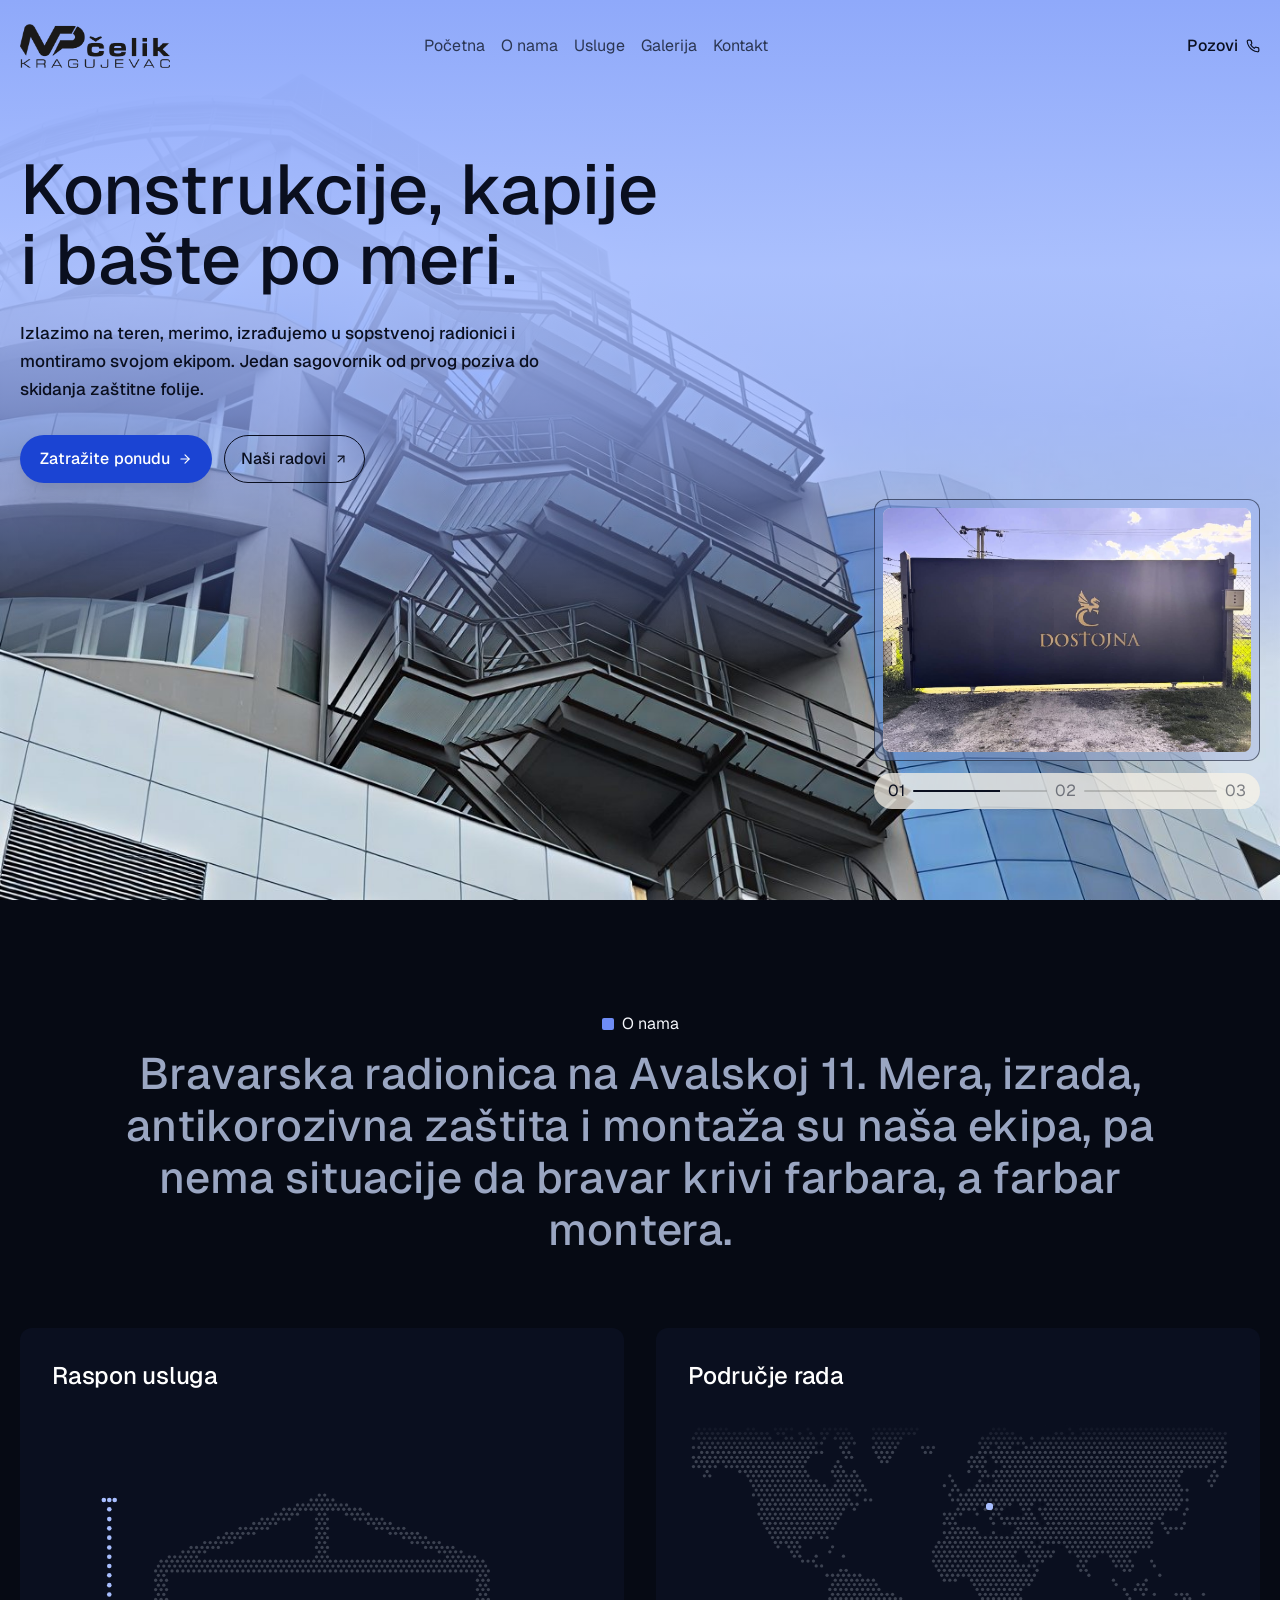
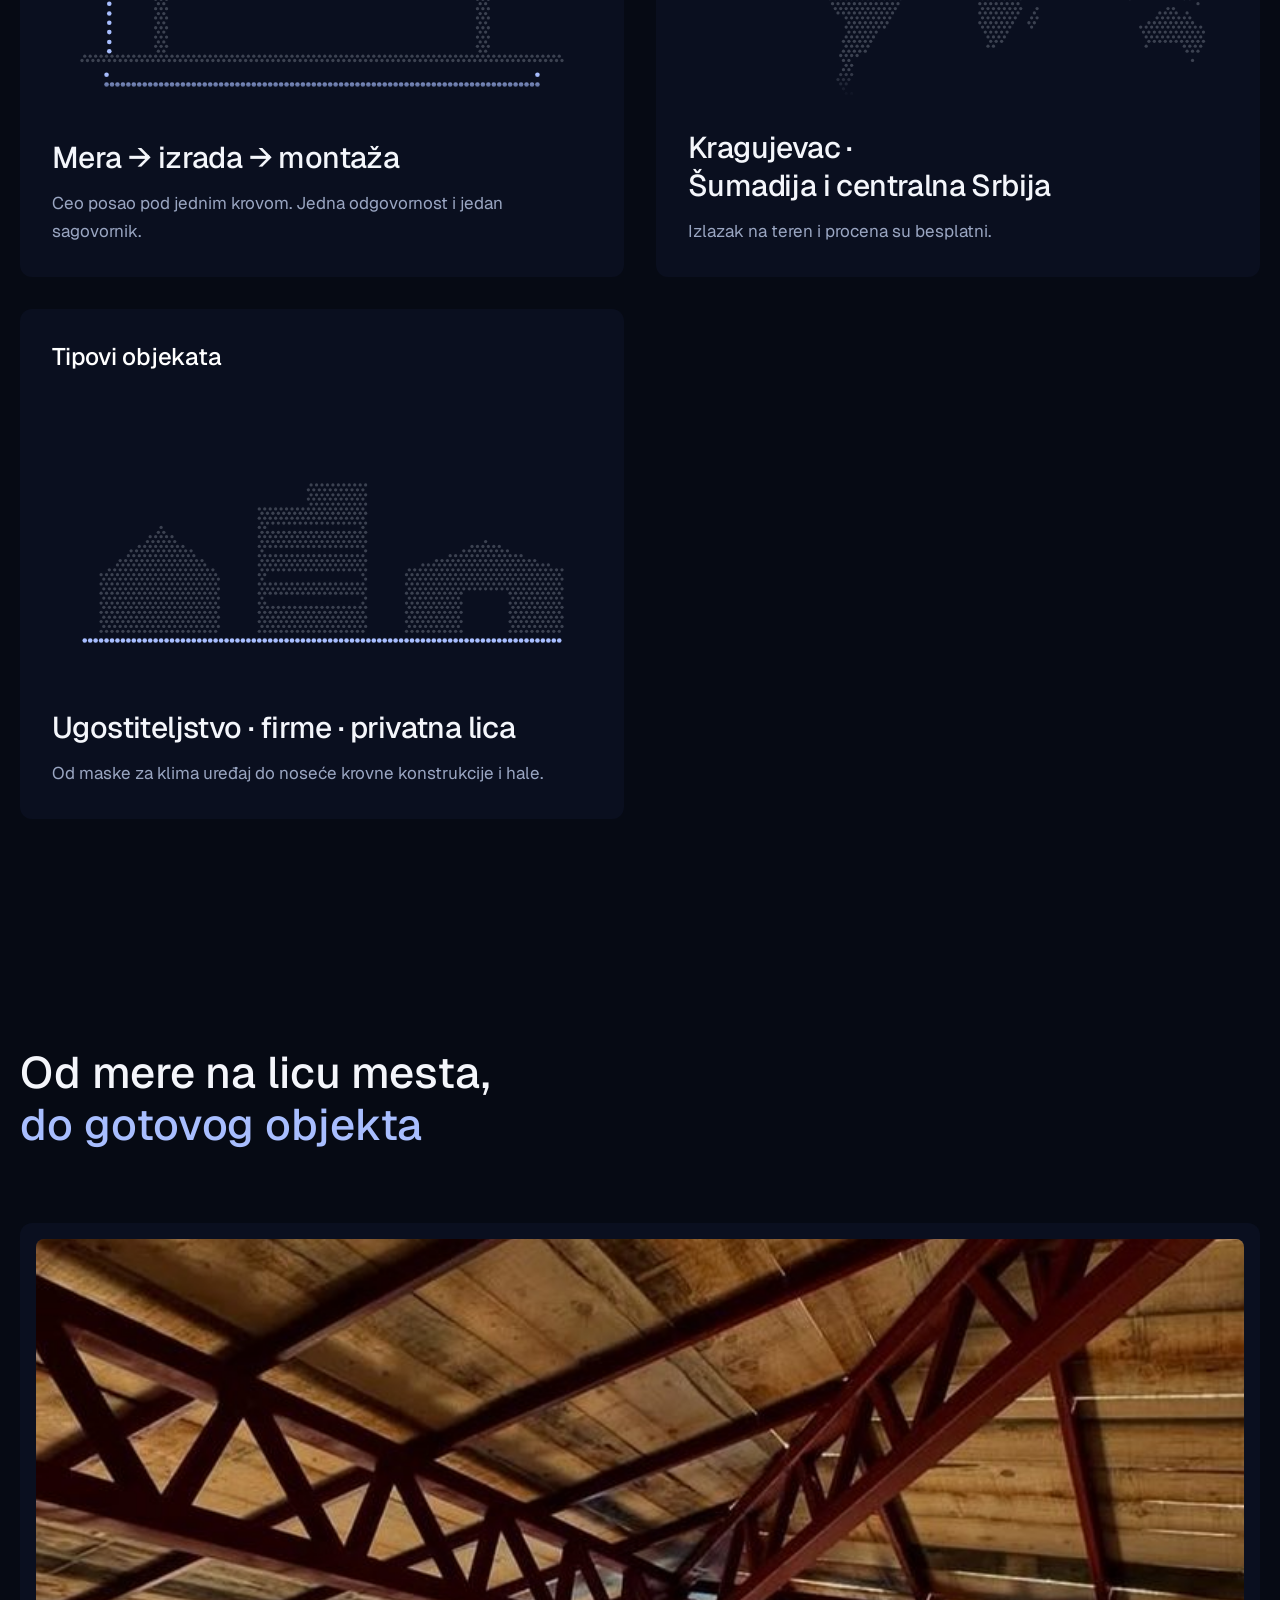
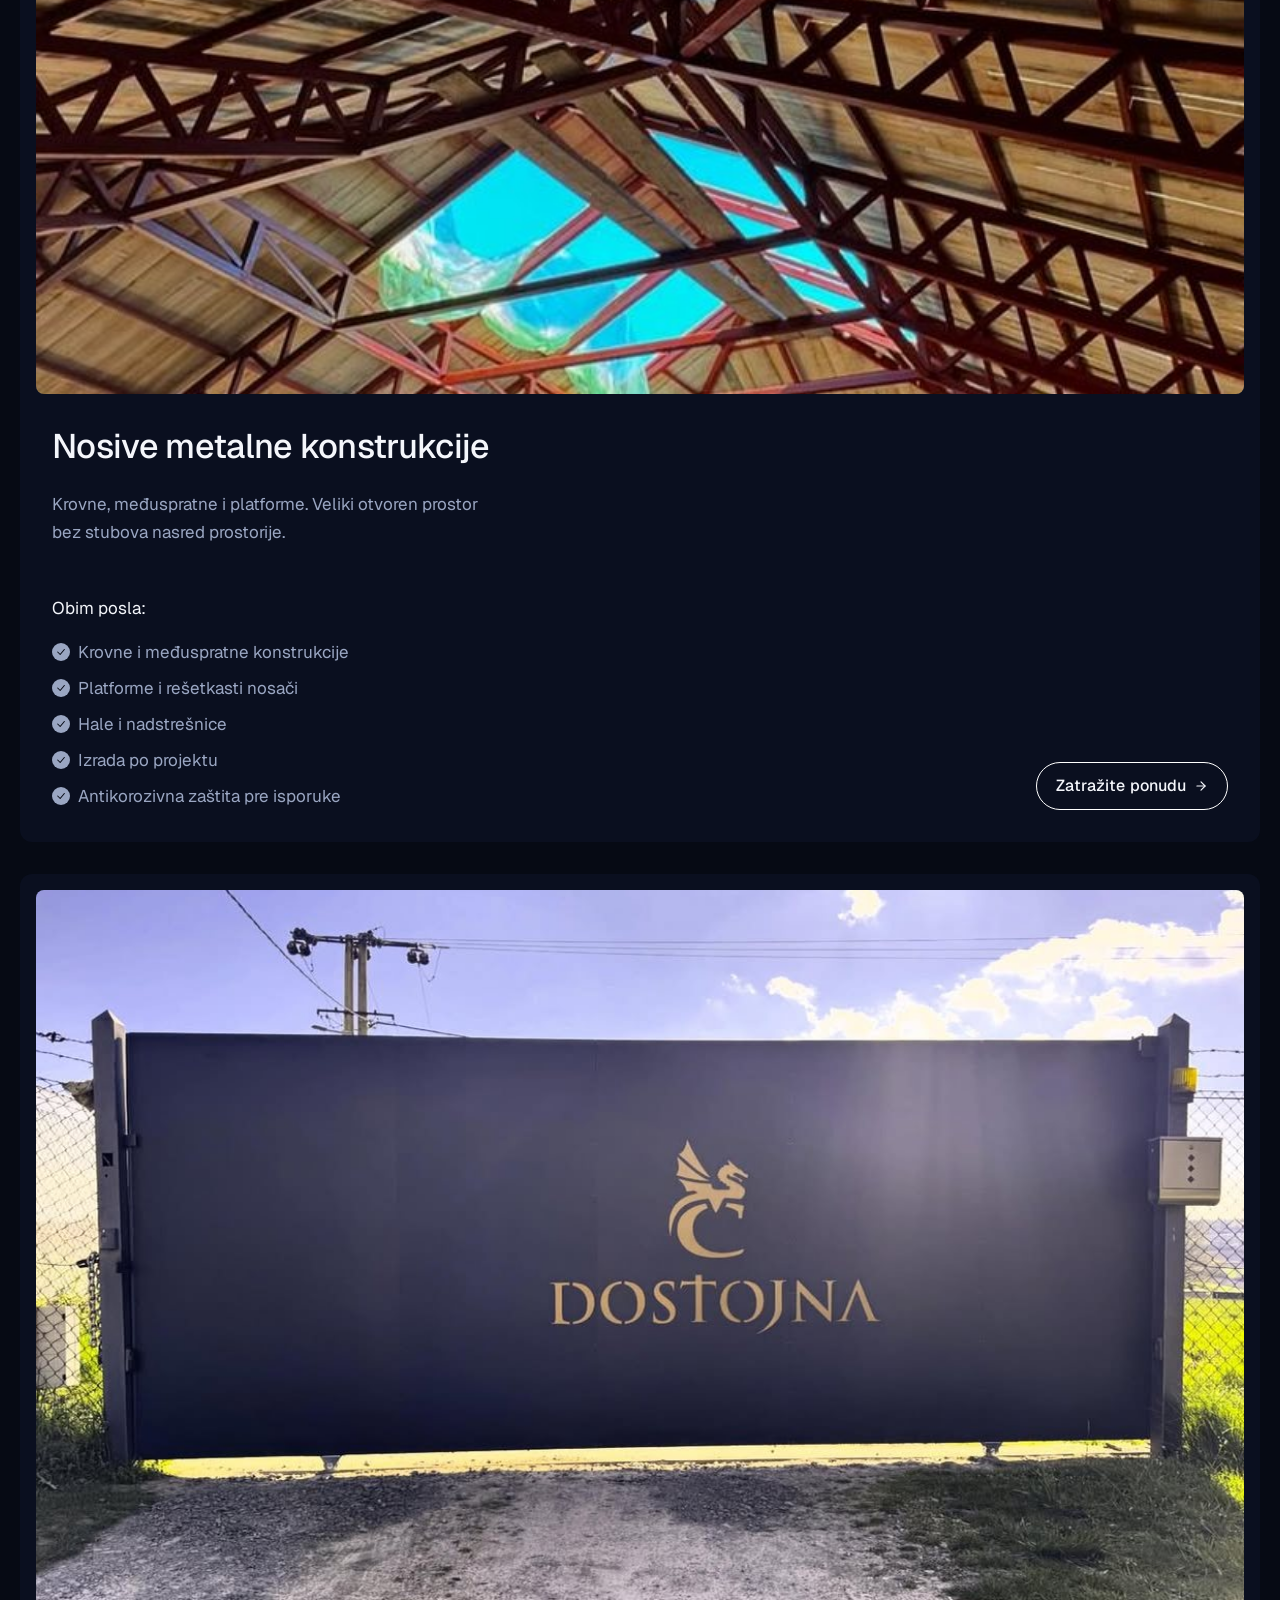
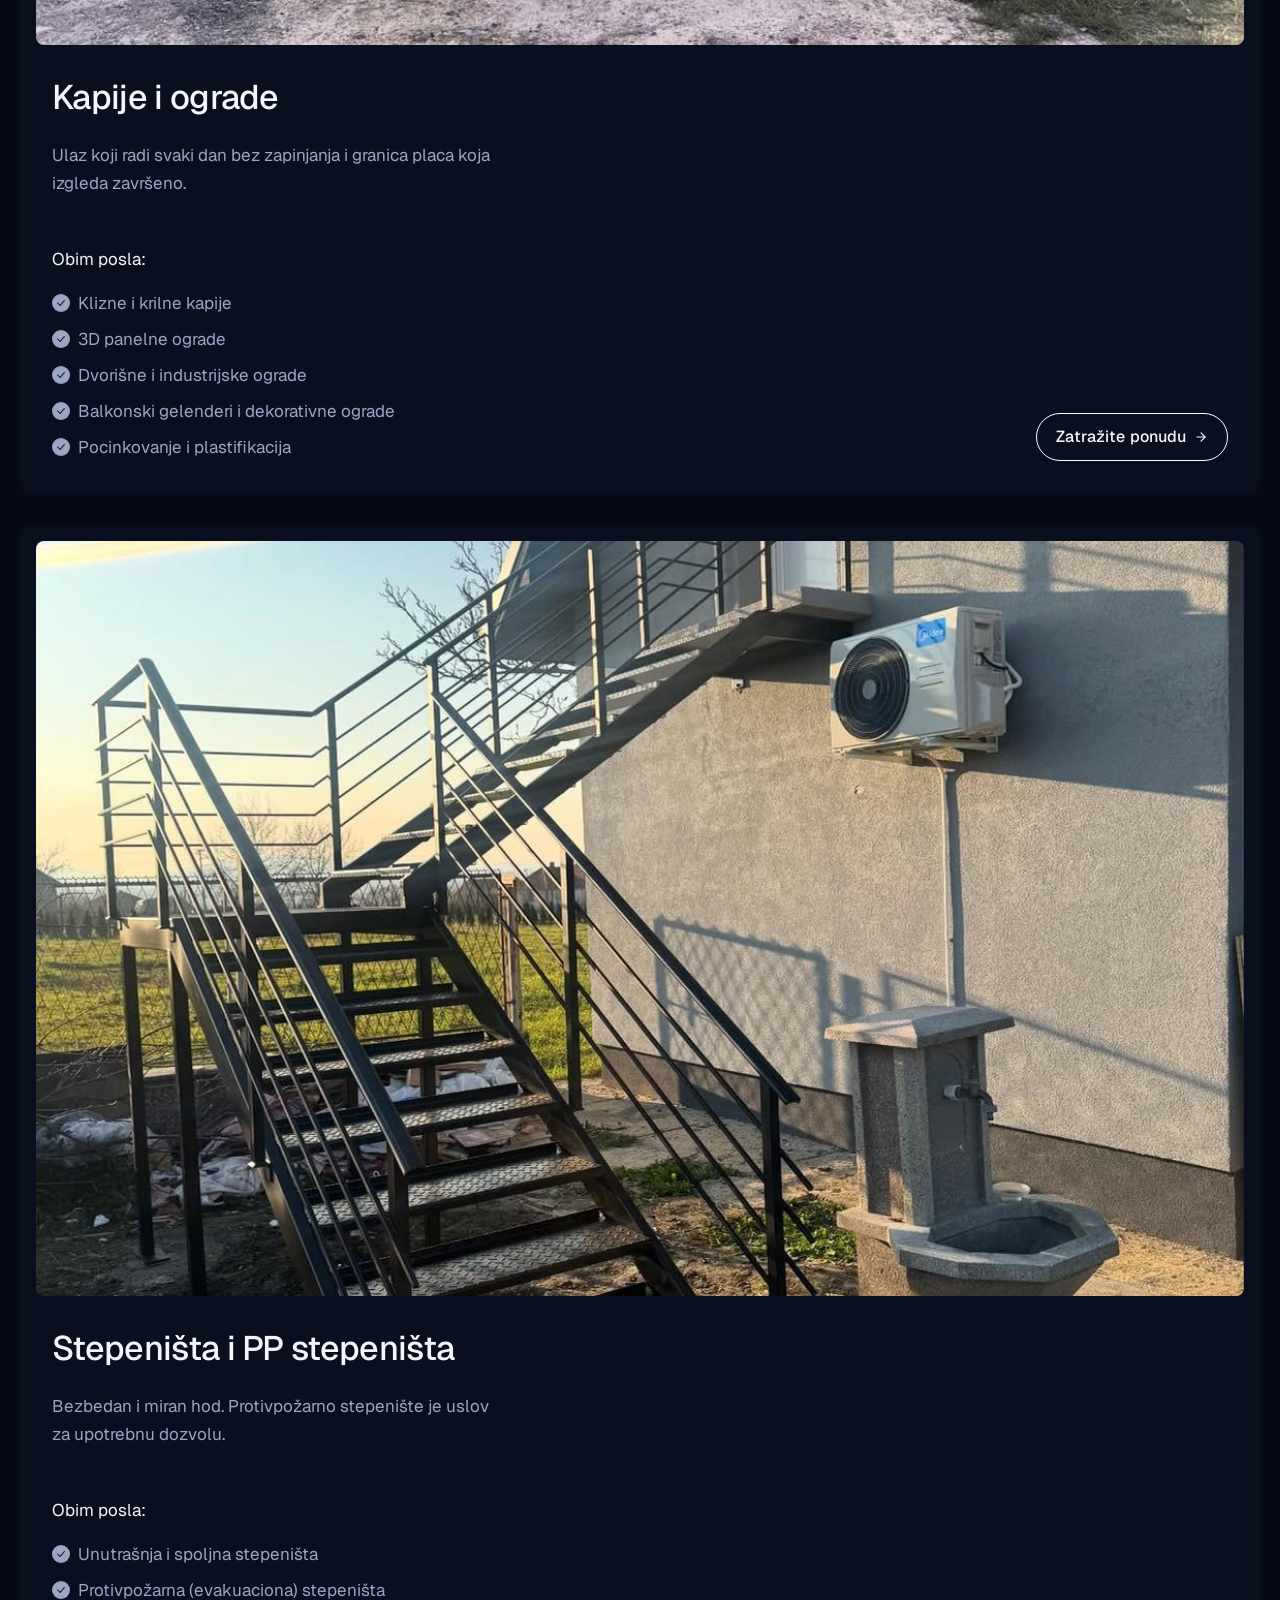
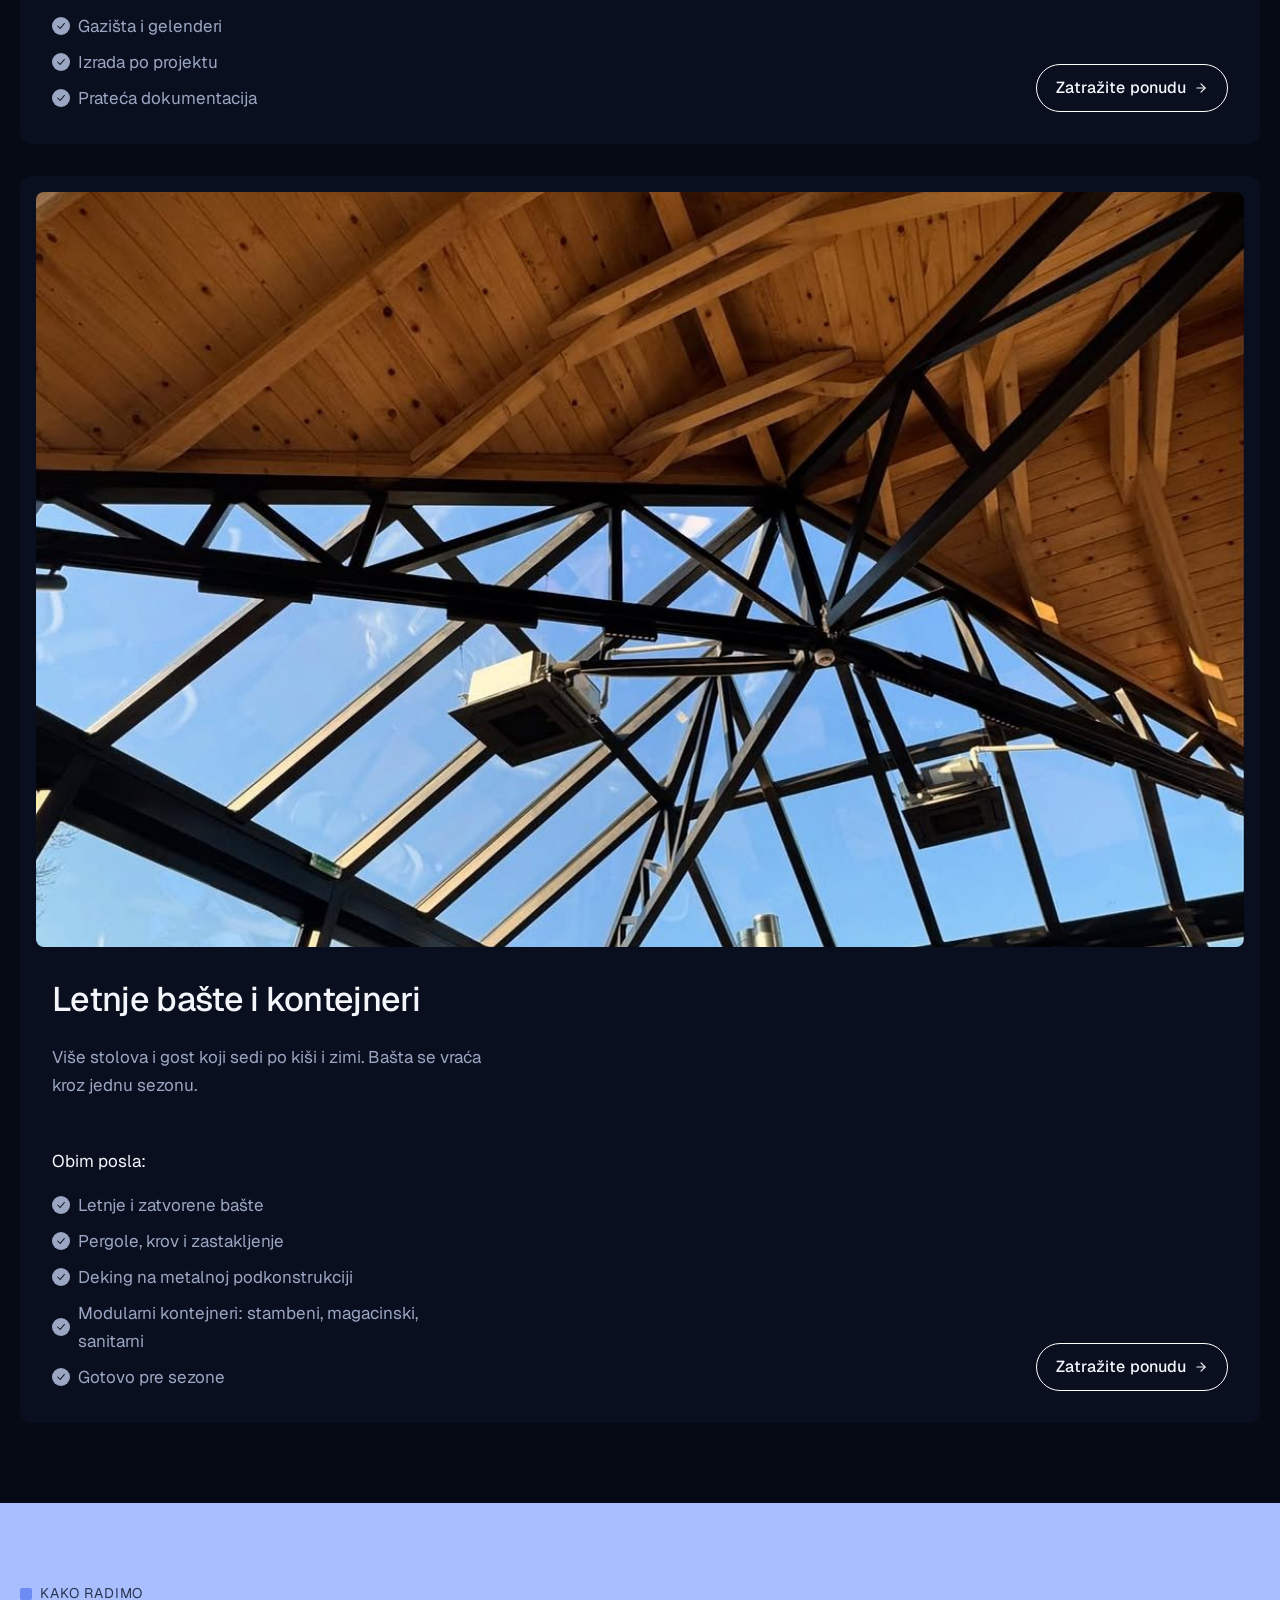
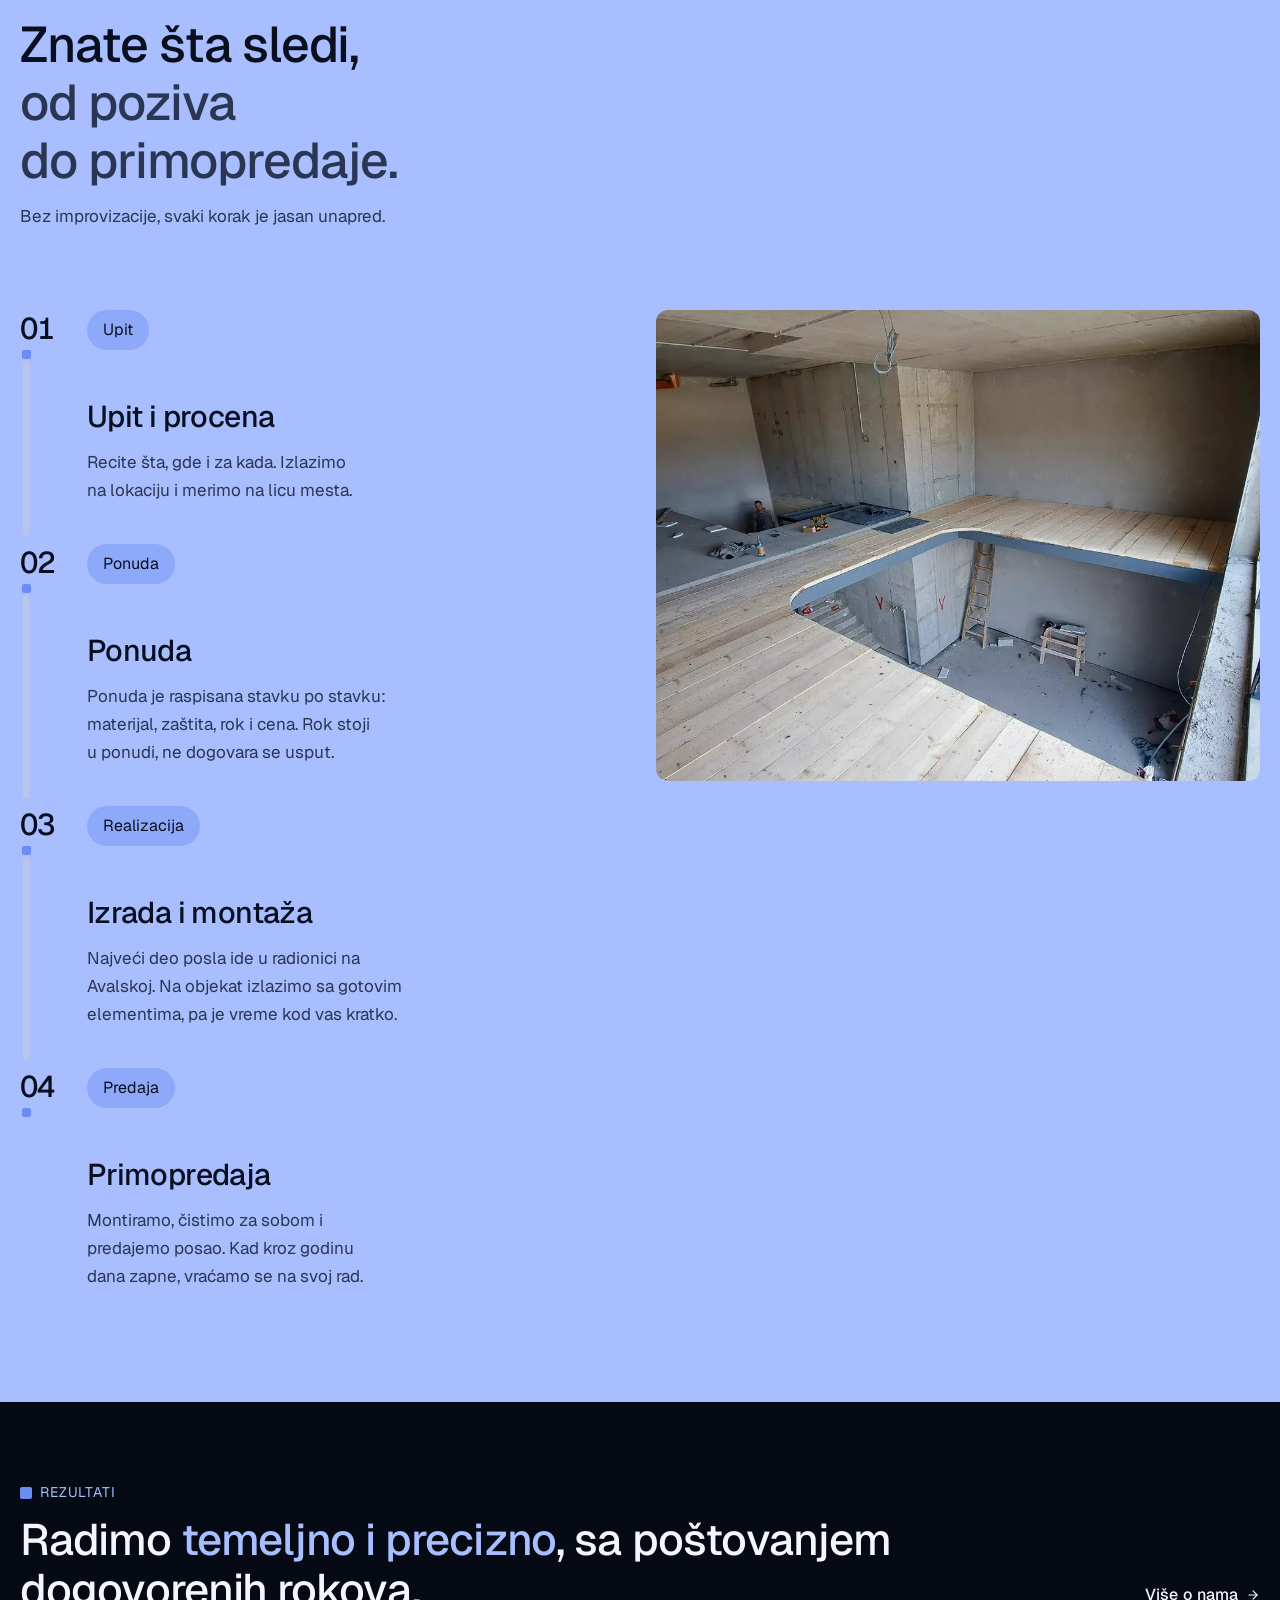
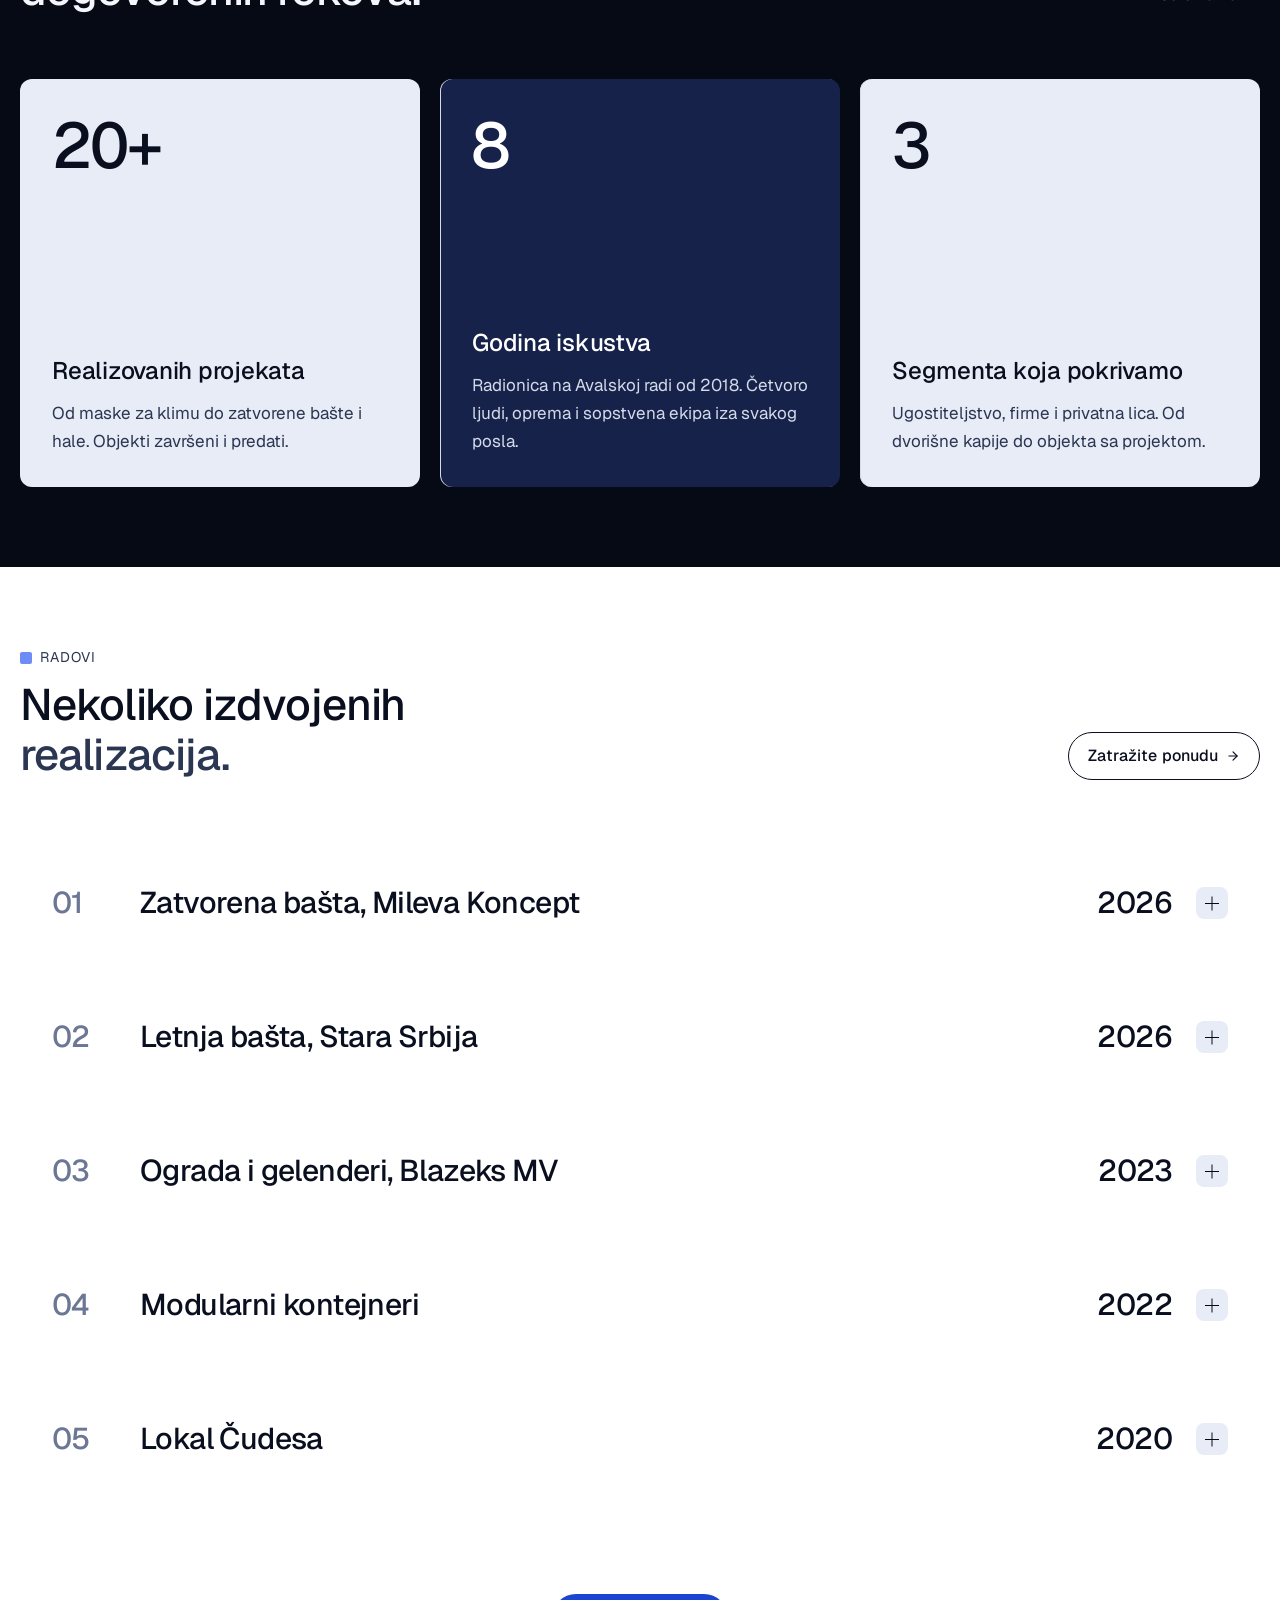
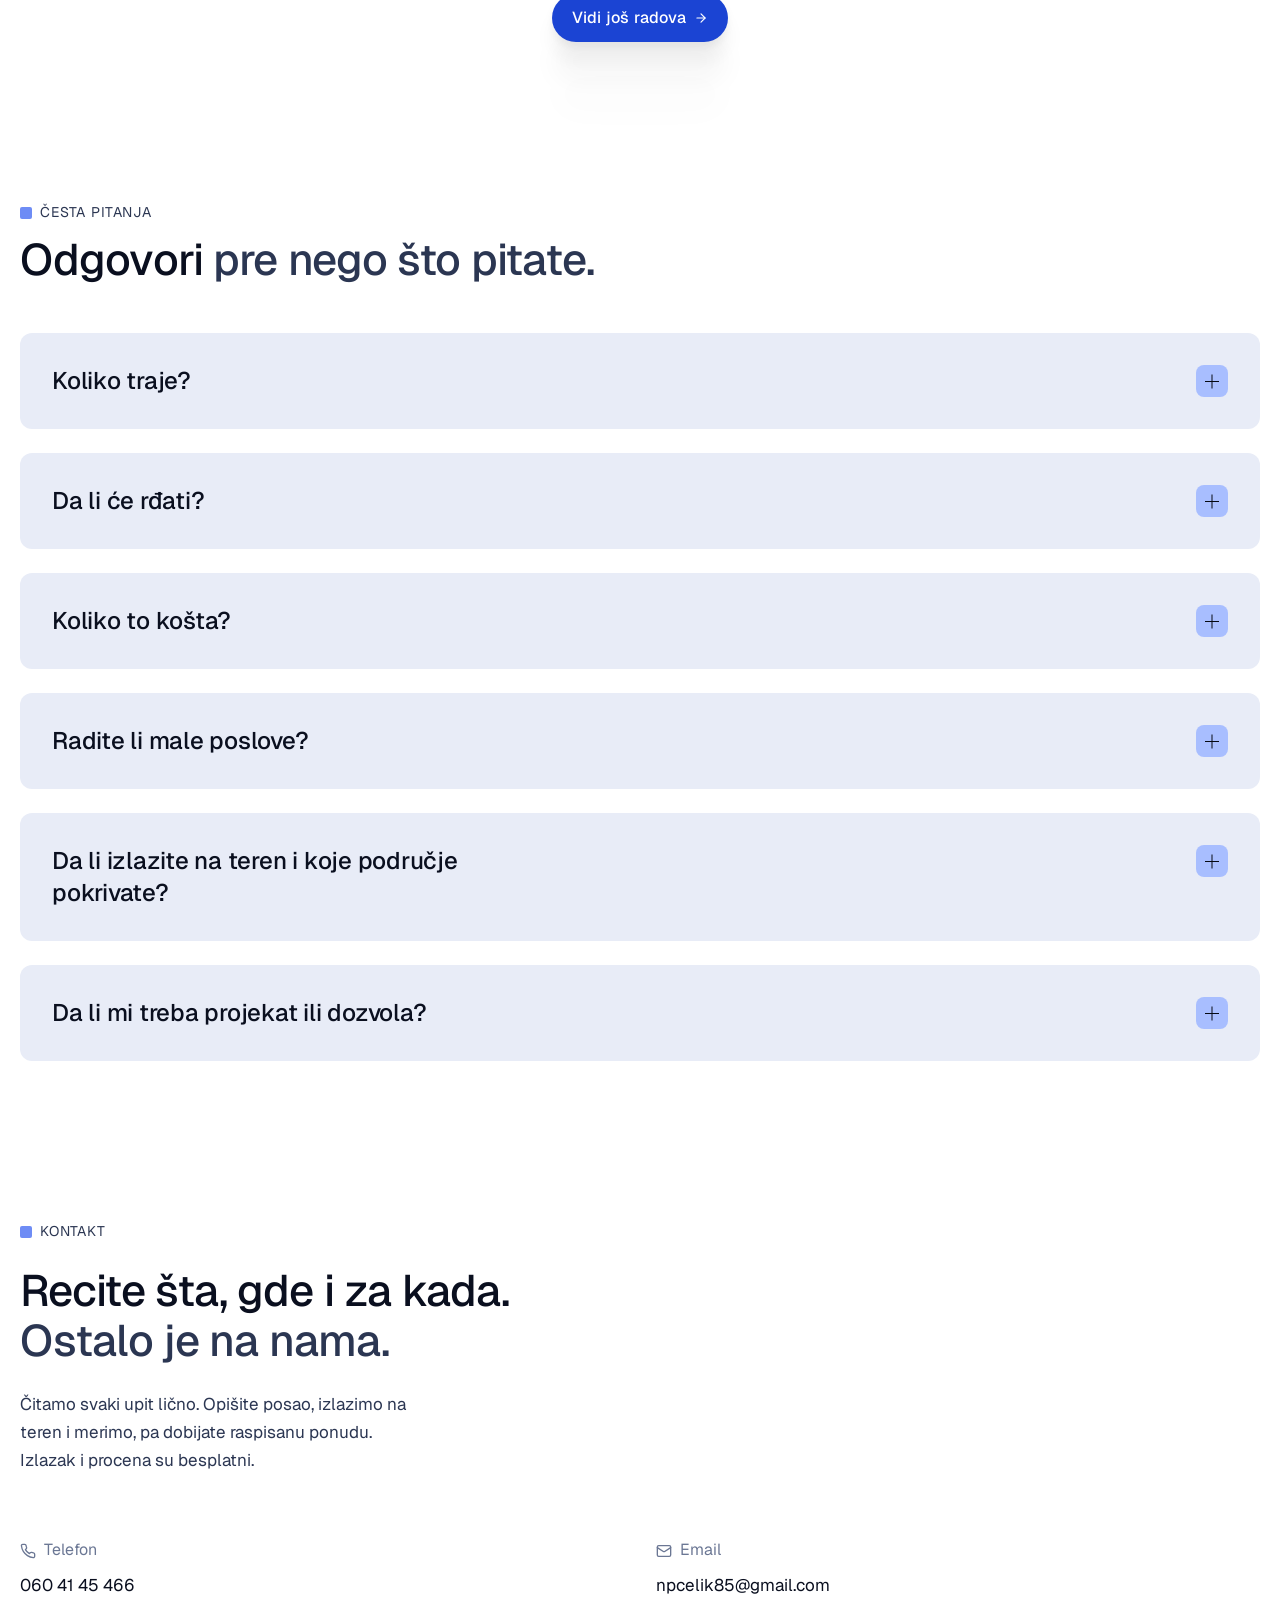
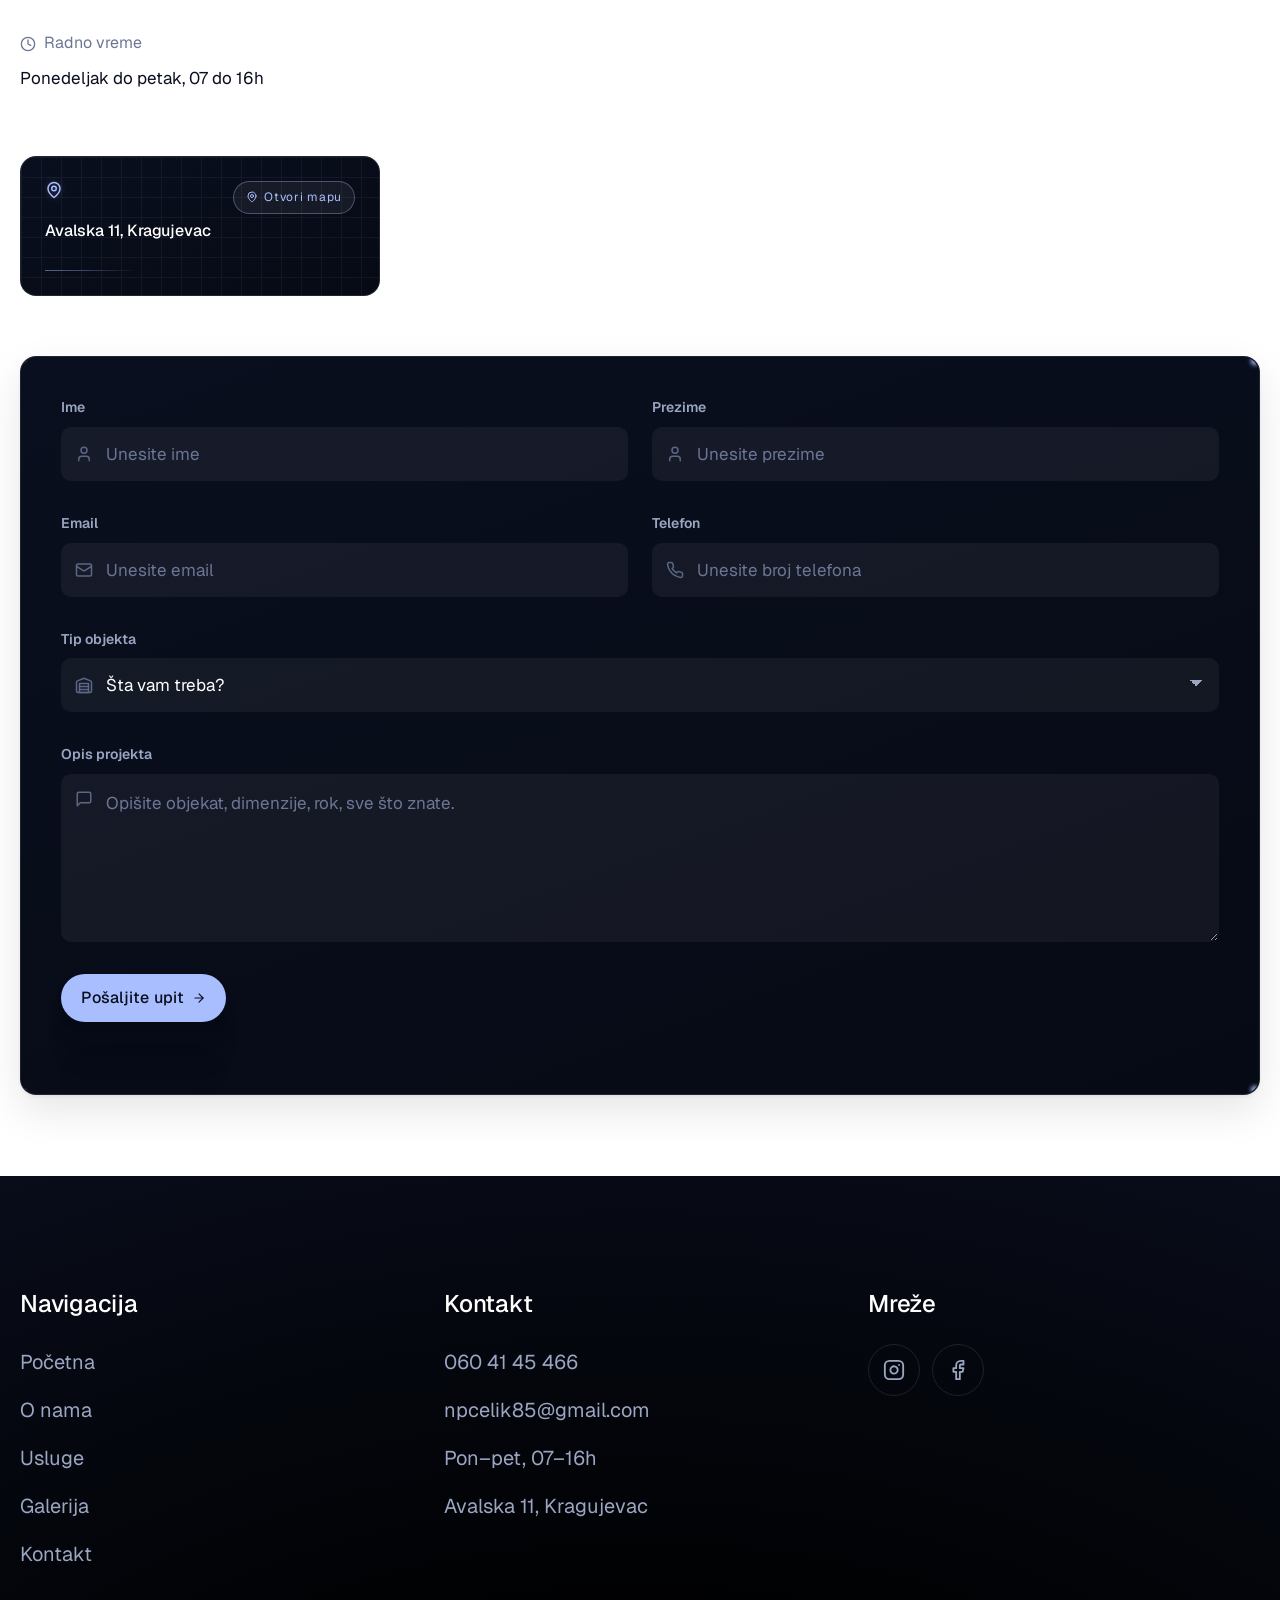
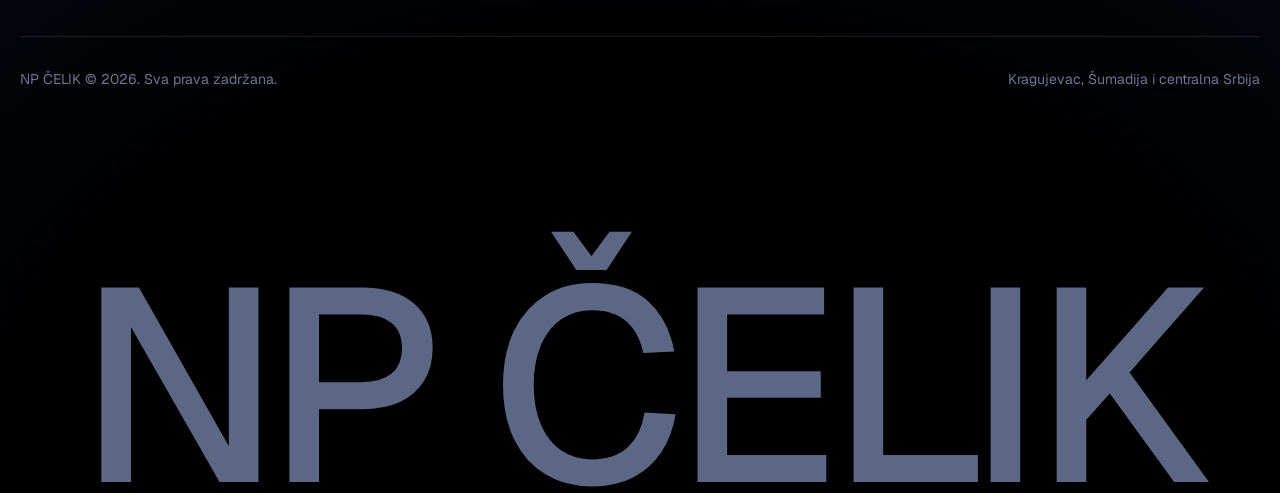
==== commit f739d4e8: "Galerija kao zasebna strana, prave fotografije u O nama, popravljen hover Galerija (nova strana, too" ====
--- a/site/index.html
+++ b/site/index.html
@@ -265,7 +265,7 @@
       <a class="nav__link" href="#hero"><span class="nav__dot" aria-hidden="true"></span><span>Početna</span></a>
       <a class="nav__link" href="o-nama.html"><span class="nav__dot" aria-hidden="true"></span><span>O nama</span></a>
       <a class="nav__link" href="usluge.html"><span class="nav__dot" aria-hidden="true"></span><span>Usluge</span></a>
-      <a class="nav__link" href="#radovi"><span class="nav__dot" aria-hidden="true"></span><span>Galerija</span></a>
+      <a class="nav__link" href="galerija.html"><span class="nav__dot" aria-hidden="true"></span><span>Galerija</span></a>
       <a class="nav__link" href="kontakt.html"><span class="nav__dot" aria-hidden="true"></span><span>Kontakt</span></a>
     </nav>
 
@@ -321,7 +321,7 @@
       <li class="smenu__row" style="--i: 0"><a class="smenu__item" href="#hero"><span class="smenu__label">Početna</span><span class="smenu__num" aria-hidden="true">01</span></a></li>
       <li class="smenu__row" style="--i: 1"><a class="smenu__item" href="o-nama.html"><span class="smenu__label">O nama</span><span class="smenu__num" aria-hidden="true">02</span></a></li>
       <li class="smenu__row" style="--i: 2"><a class="smenu__item" href="usluge.html"><span class="smenu__label">Usluge</span><span class="smenu__num" aria-hidden="true">03</span></a></li>
-      <li class="smenu__row" style="--i: 3"><a class="smenu__item" href="#radovi"><span class="smenu__label">Galerija</span><span class="smenu__num" aria-hidden="true">04</span></a></li>
+      <li class="smenu__row" style="--i: 3"><a class="smenu__item" href="galerija.html"><span class="smenu__label">Galerija</span><span class="smenu__num" aria-hidden="true">04</span></a></li>
       <li class="smenu__row" style="--i: 4"><a class="smenu__item" href="kontakt.html"><span class="smenu__label">Kontakt</span><span class="smenu__num" aria-hidden="true">05</span></a></li>
     </ul>
 
@@ -1336,9 +1336,7 @@
       </div>
 
       <div class="works__more" data-reveal>
-        <!-- [DOPUNITI: stranica galerije] Galerija jos ne postoji kao zasebna
-             stranica, pa dugme stoji na #. Kad se napravi, ovdje ide putanja. -->
-        <a class="btn btn--solid is-soon" aria-disabled="true">
+        <a class="btn btn--solid" href="galerija.html">
           <span class="btn__label" data-roll>Vidi još radova</span>
           <span class="btn__icons" aria-hidden="true">
             <svg class="btn__icon"><use href="#i-arrow-right"></use></svg>
@@ -1780,6 +1778,8 @@
     </div>
   </section>
 
+</main>
+
 
 <!-- ==========================================================================
      SECTION: Footer  /  po Konstri
@@ -1806,7 +1806,7 @@
           <a class="footer__link" href="#hero">Početna</a>
           <a class="footer__link" href="o-nama.html">O nama</a>
           <a class="footer__link" href="usluge.html">Usluge</a>
-          <a class="footer__link" href="#radovi">Galerija</a>
+          <a class="footer__link" href="galerija.html">Galerija</a>
           <a class="footer__link" href="kontakt.html">Kontakt</a>
         </div>
       </nav>
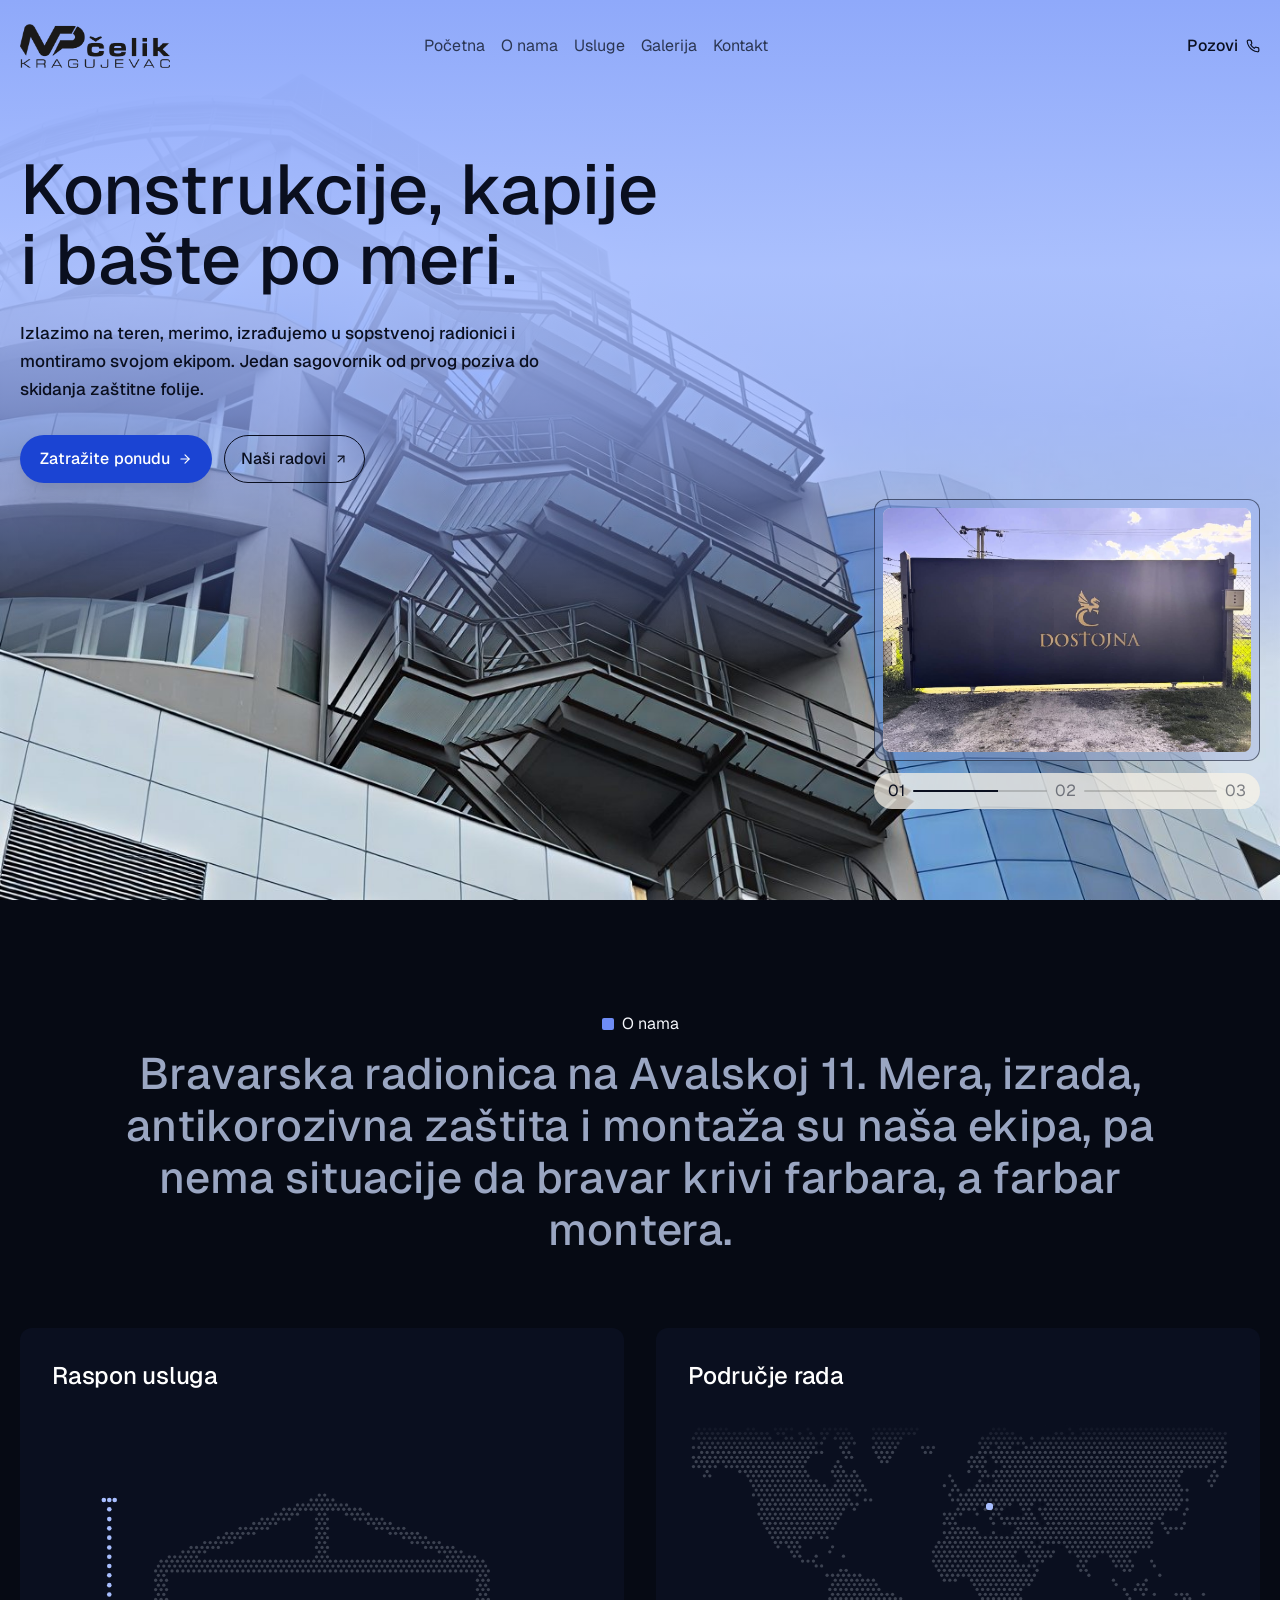
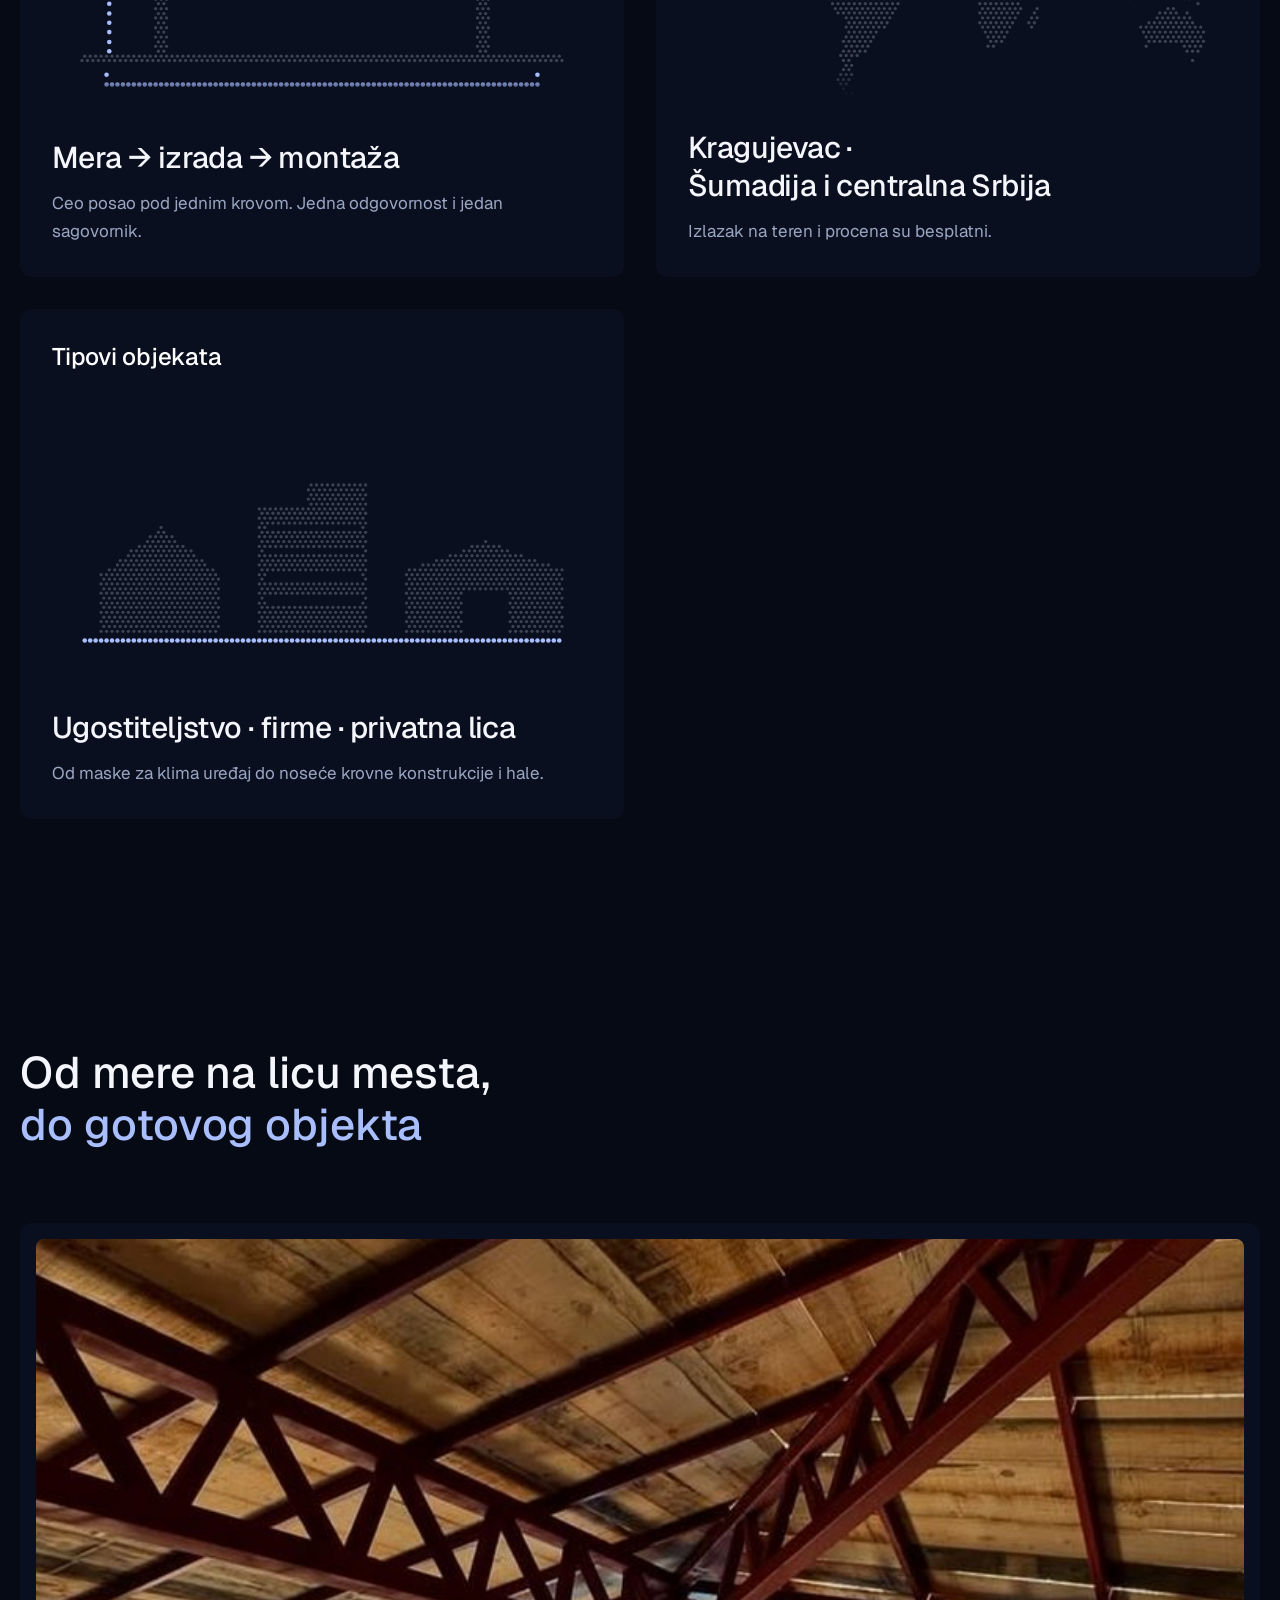
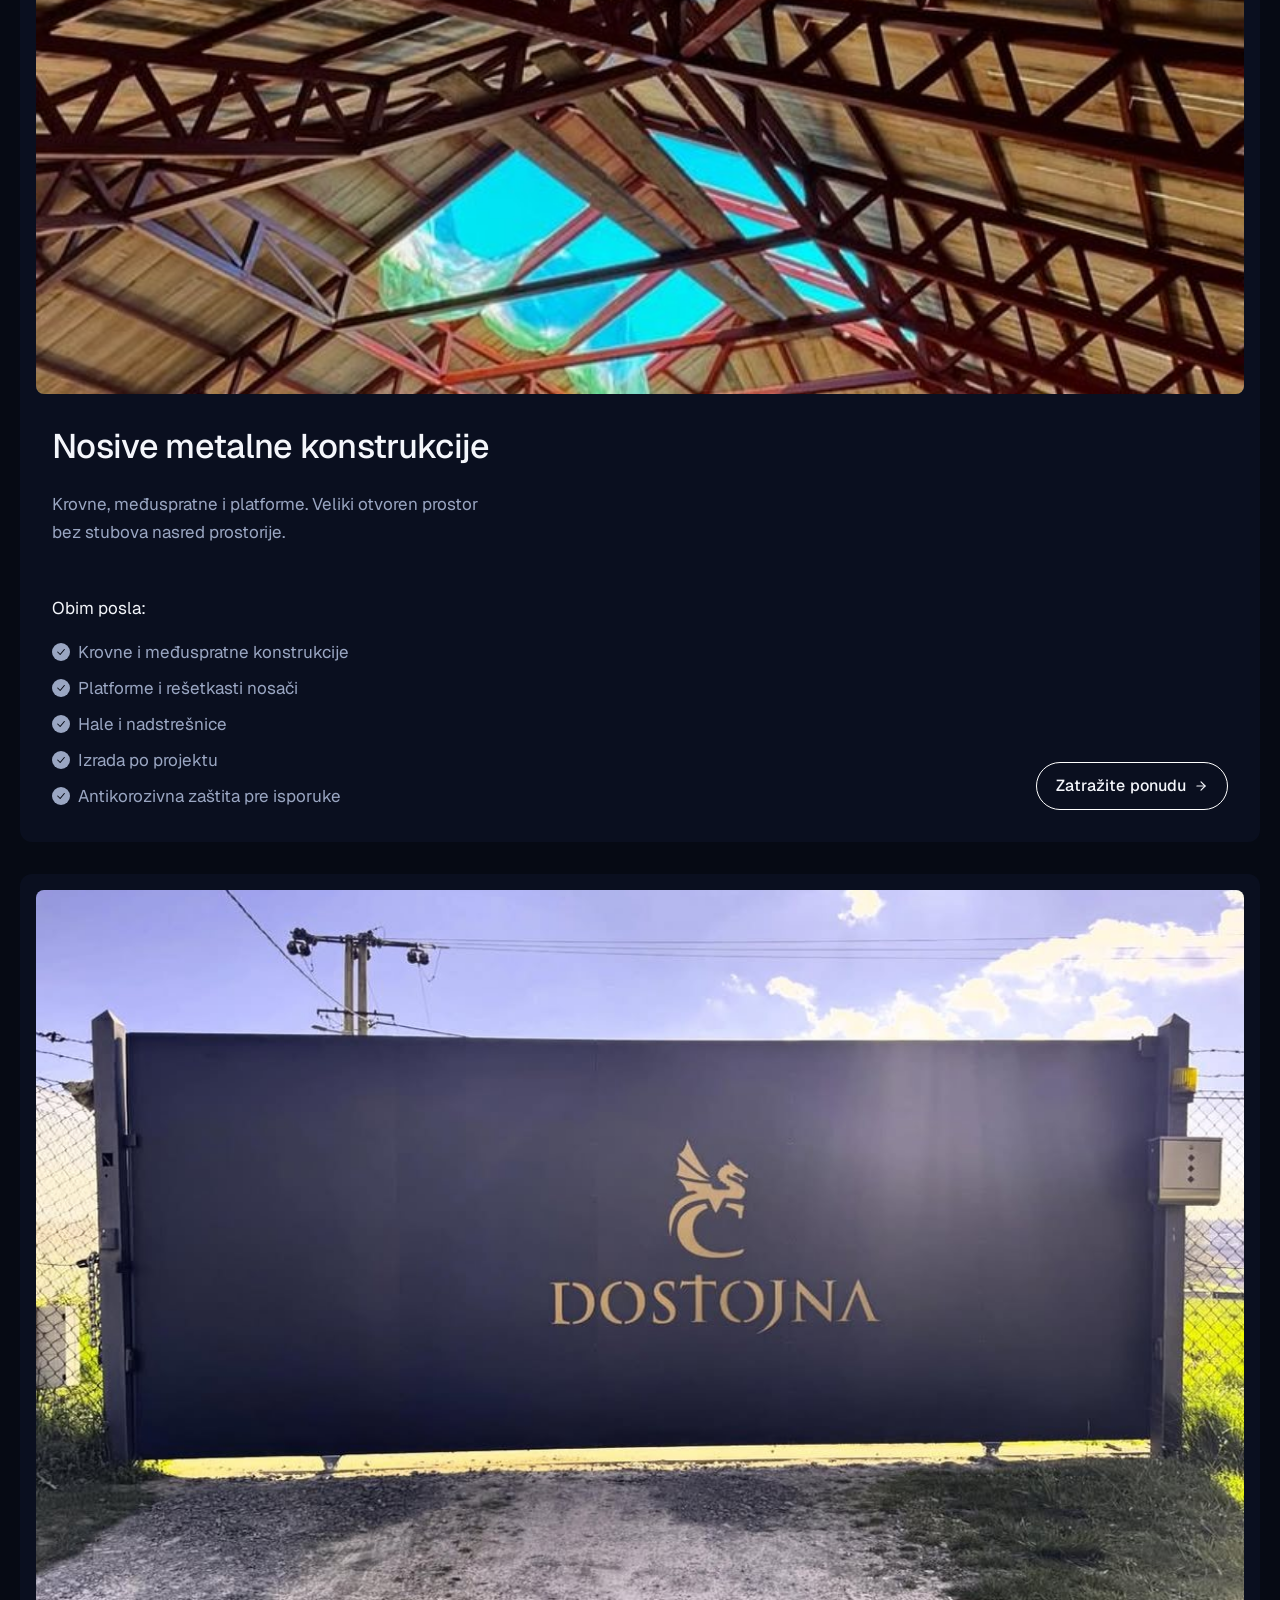
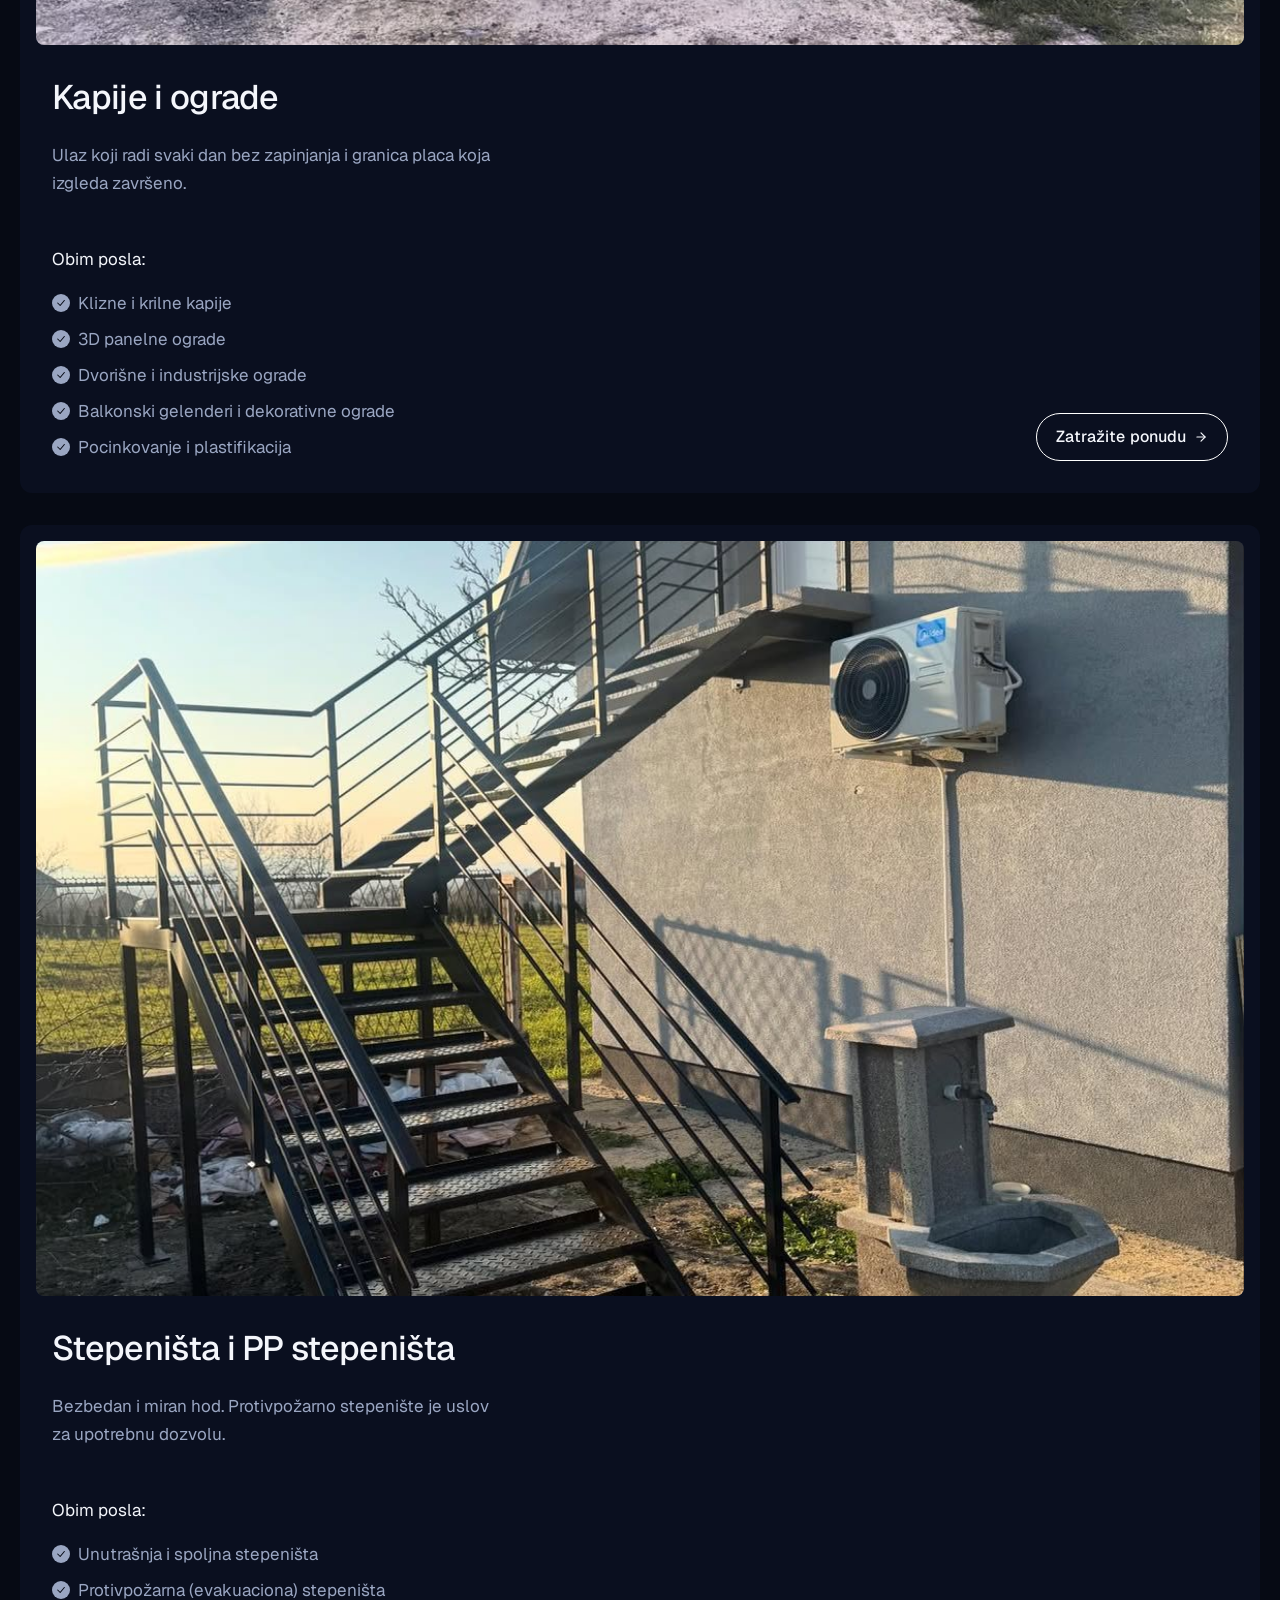
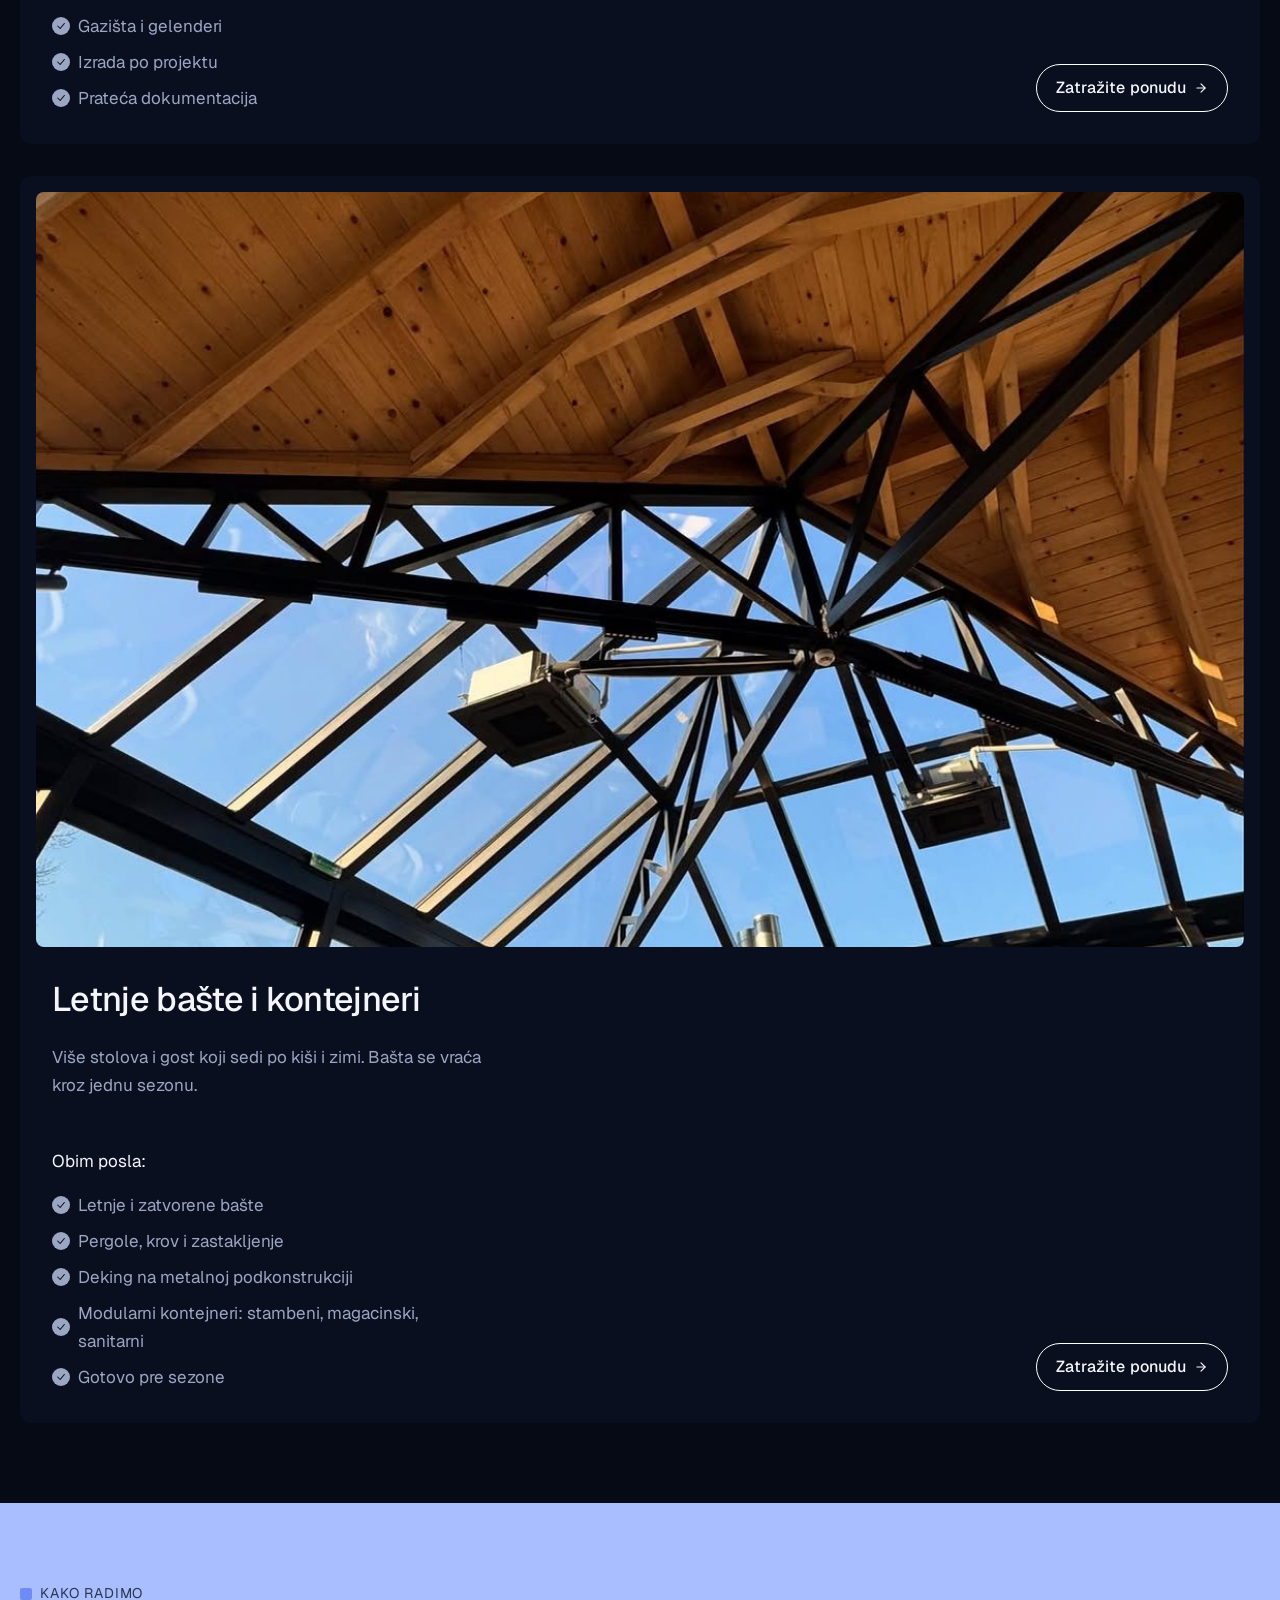
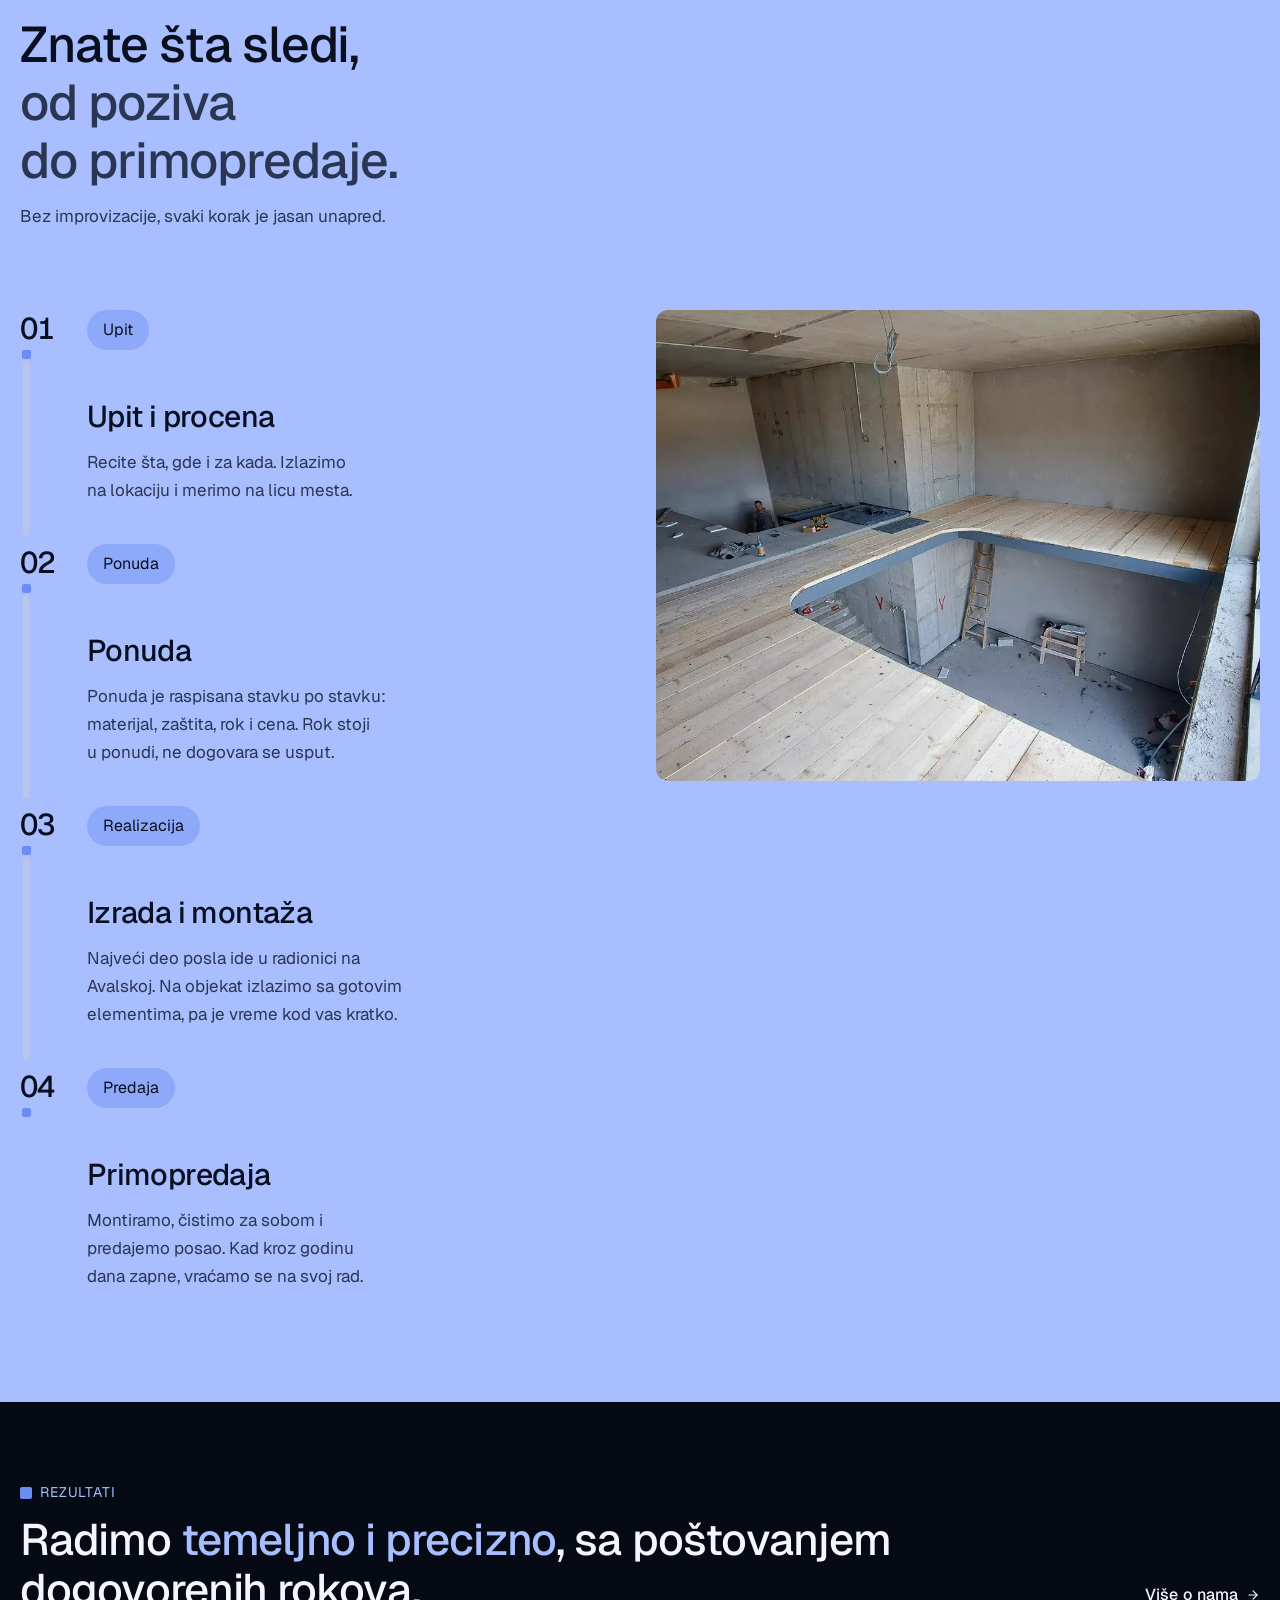
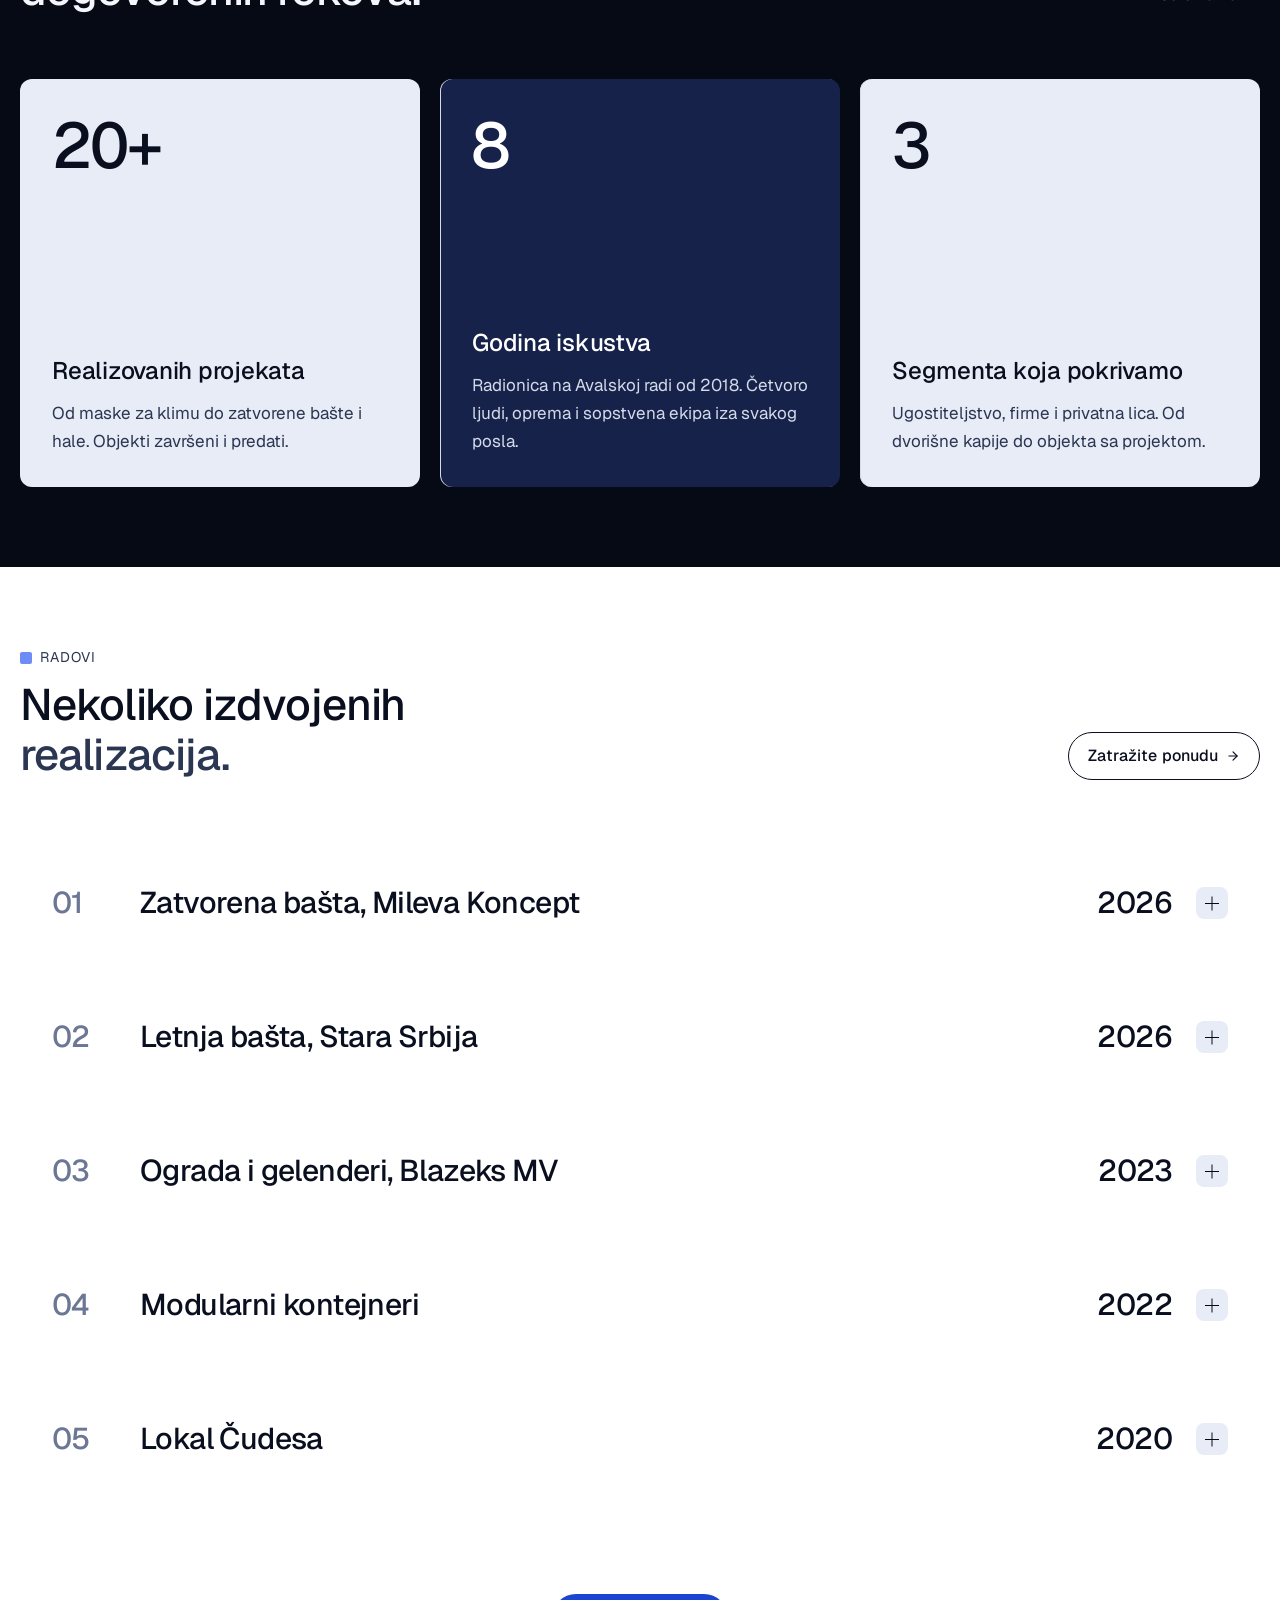
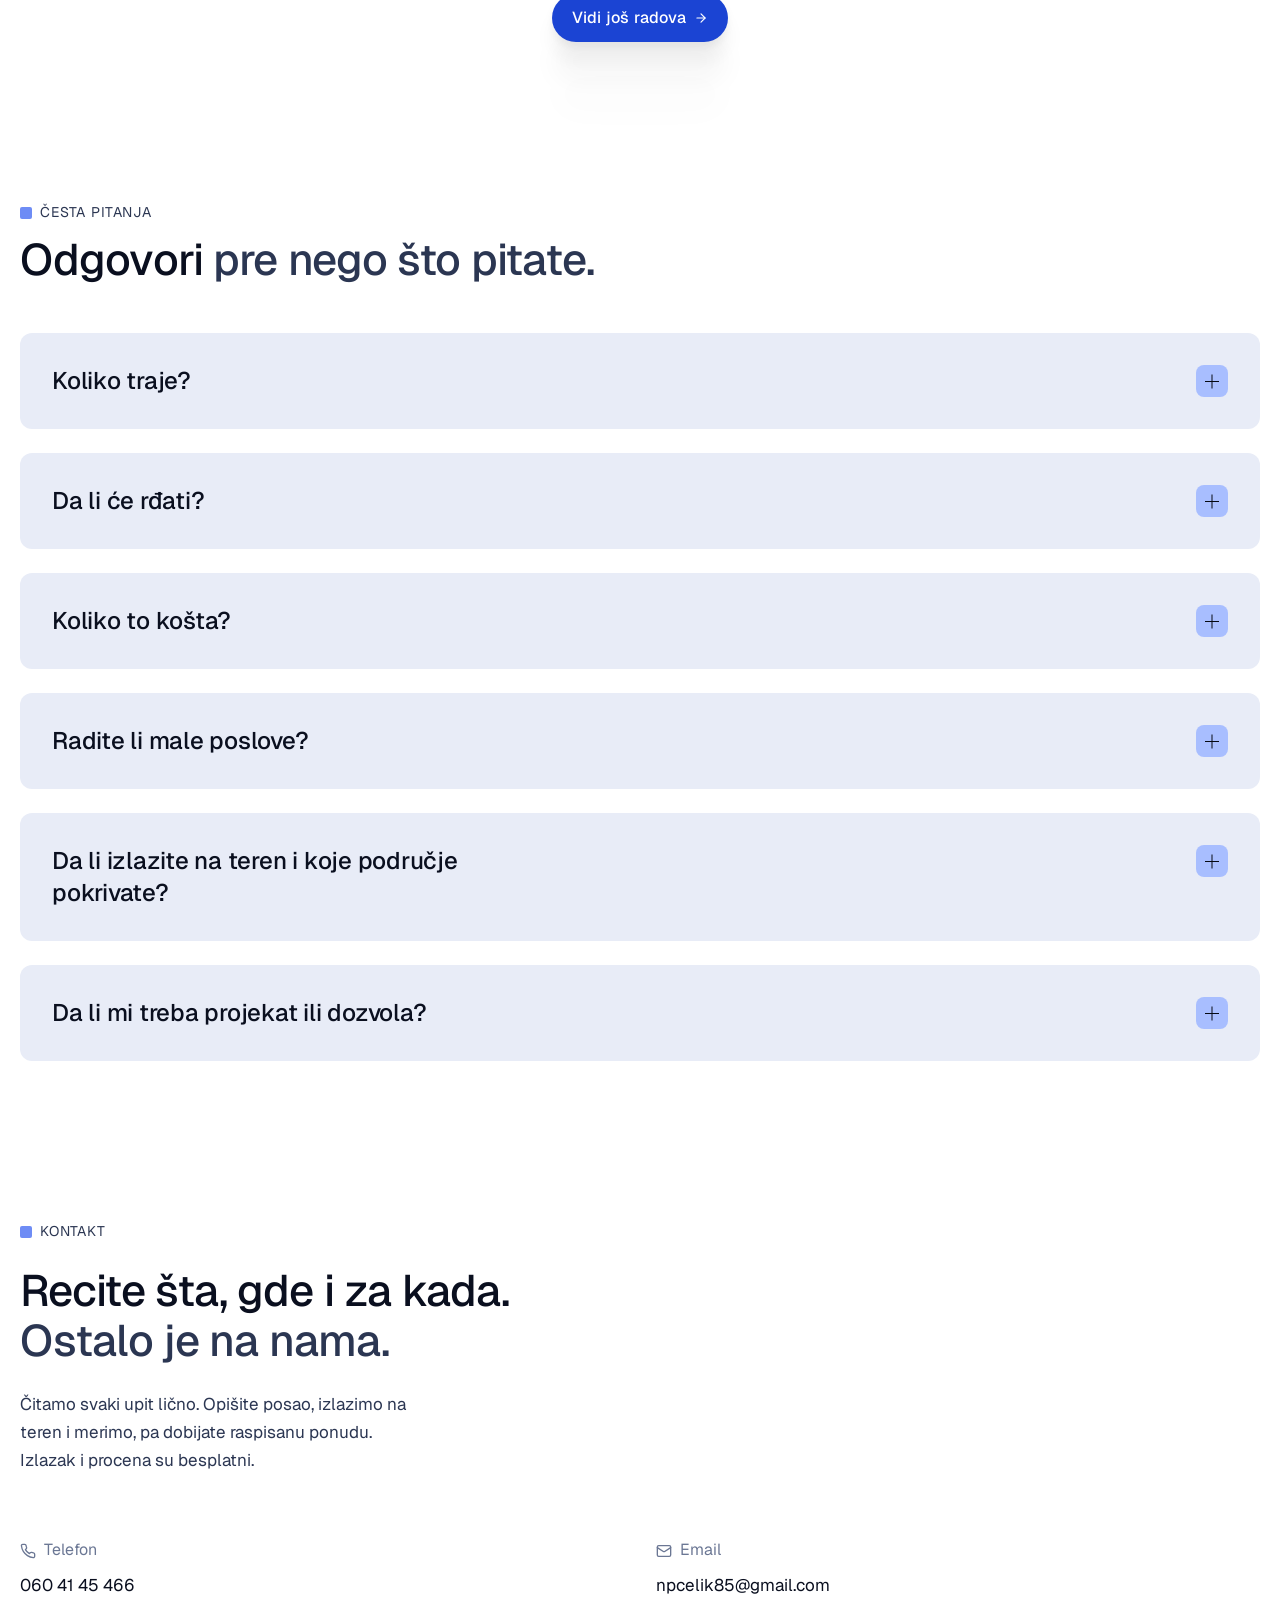
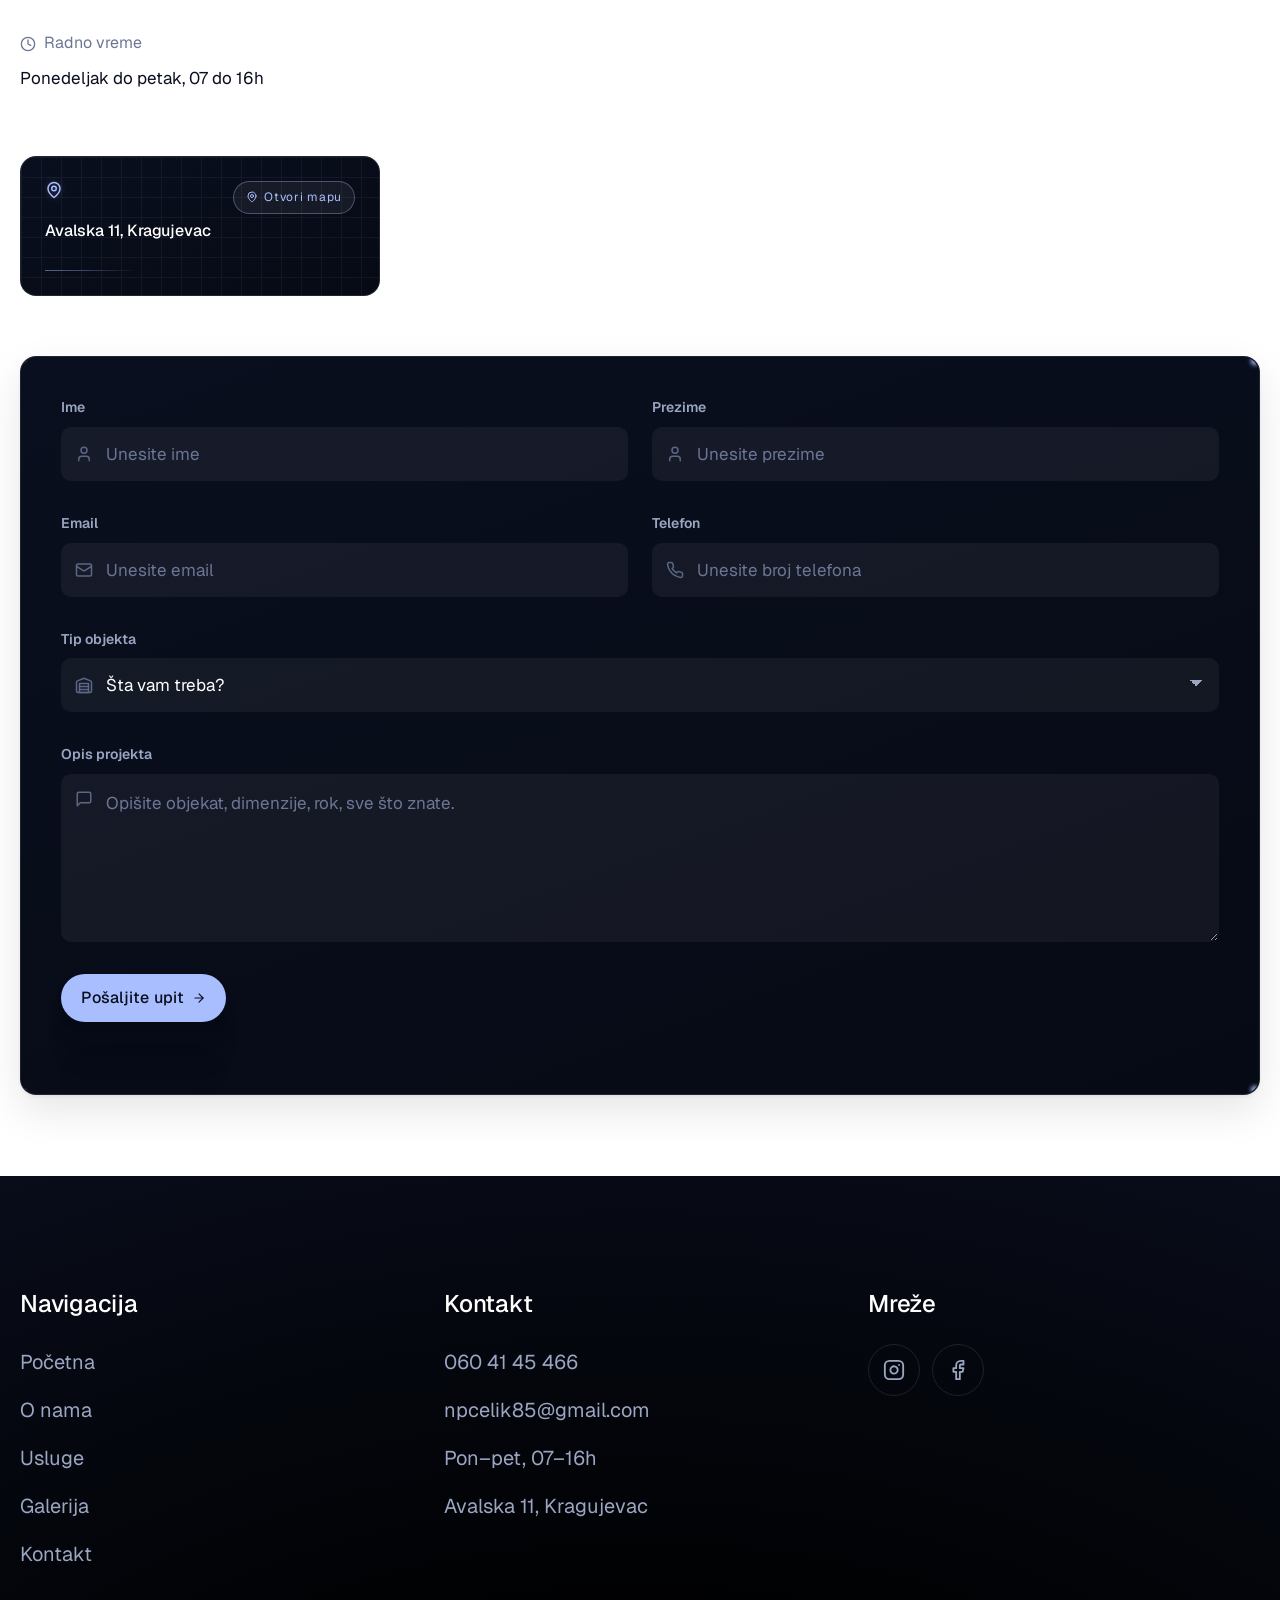
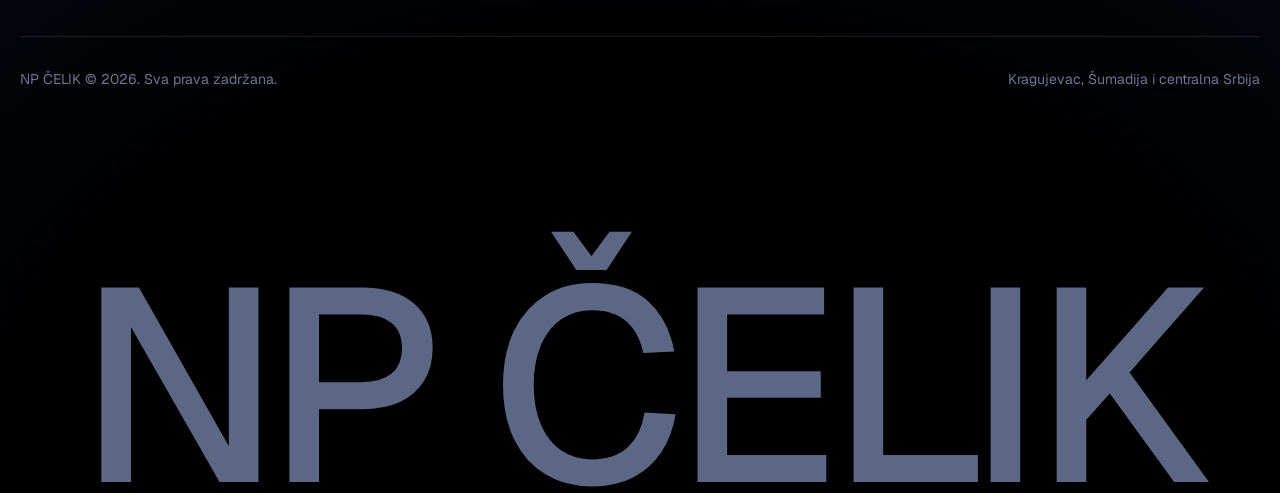
==== commit 558379be: "Bijelo zaglavlje na tamnim heroima, novi favicon, mobilne izmjene Zaglavlje: - .header--light se sad" ====
--- a/site/index.html
+++ b/site/index.html
@@ -113,7 +113,9 @@
 }
 </script>
 <!-- /SEO -->
-<link rel="icon" href="assets/img/favicon.png" type="image/png">
+<link rel="icon" href="assets/img/favicon.ico" sizes="any">
+<link rel="icon" href="assets/img/favicon-32.png" type="image/png" sizes="32x32">
+<link rel="apple-touch-icon" href="assets/img/apple-touch-icon.png">
 
   <link rel="preconnect" href="https://fonts.googleapis.com">
   <link rel="preconnect" href="https://fonts.gstatic.com" crossorigin>
--- a/site/css/styles.css
+++ b/site/css/styles.css
@@ -2525,7 +2525,10 @@
        slika u kartici sa 4/3 na 16/10, sto skida oko 45px
      Izmjereno na 375x812: kartica je visoka oko 700px, pa sa 16px odozgo
      staje u ekran i vidi se cijela dok stoji zalijepljena. */
-  .svc { position: sticky; top: 16px; flex-direction: column; gap: var(--space-6); padding: var(--space-4); }
+  /* Preklapanje kartica je ugaseno na telefonu 27.08.2026, na zahtjev:
+     na malom ekranu se lijepljenje cita kao zaglavljen skrol, a ne kao
+     efekat. Kartice idu obicno, jedna ispod druge. */
+  .svc { position: static; top: auto; flex-direction: column; gap: var(--space-6); padding: var(--space-4); }
   .svc__media { flex: none; width: 100%; min-height: 0; aspect-ratio: 16 / 10; align-self: auto; }
   .svc__content { flex: none; width: 100%; min-height: 0; gap: var(--space-8); padding: 0 var(--space-4) var(--space-4); }
   .svc__title { font-size: 34px; line-height: 40px; }
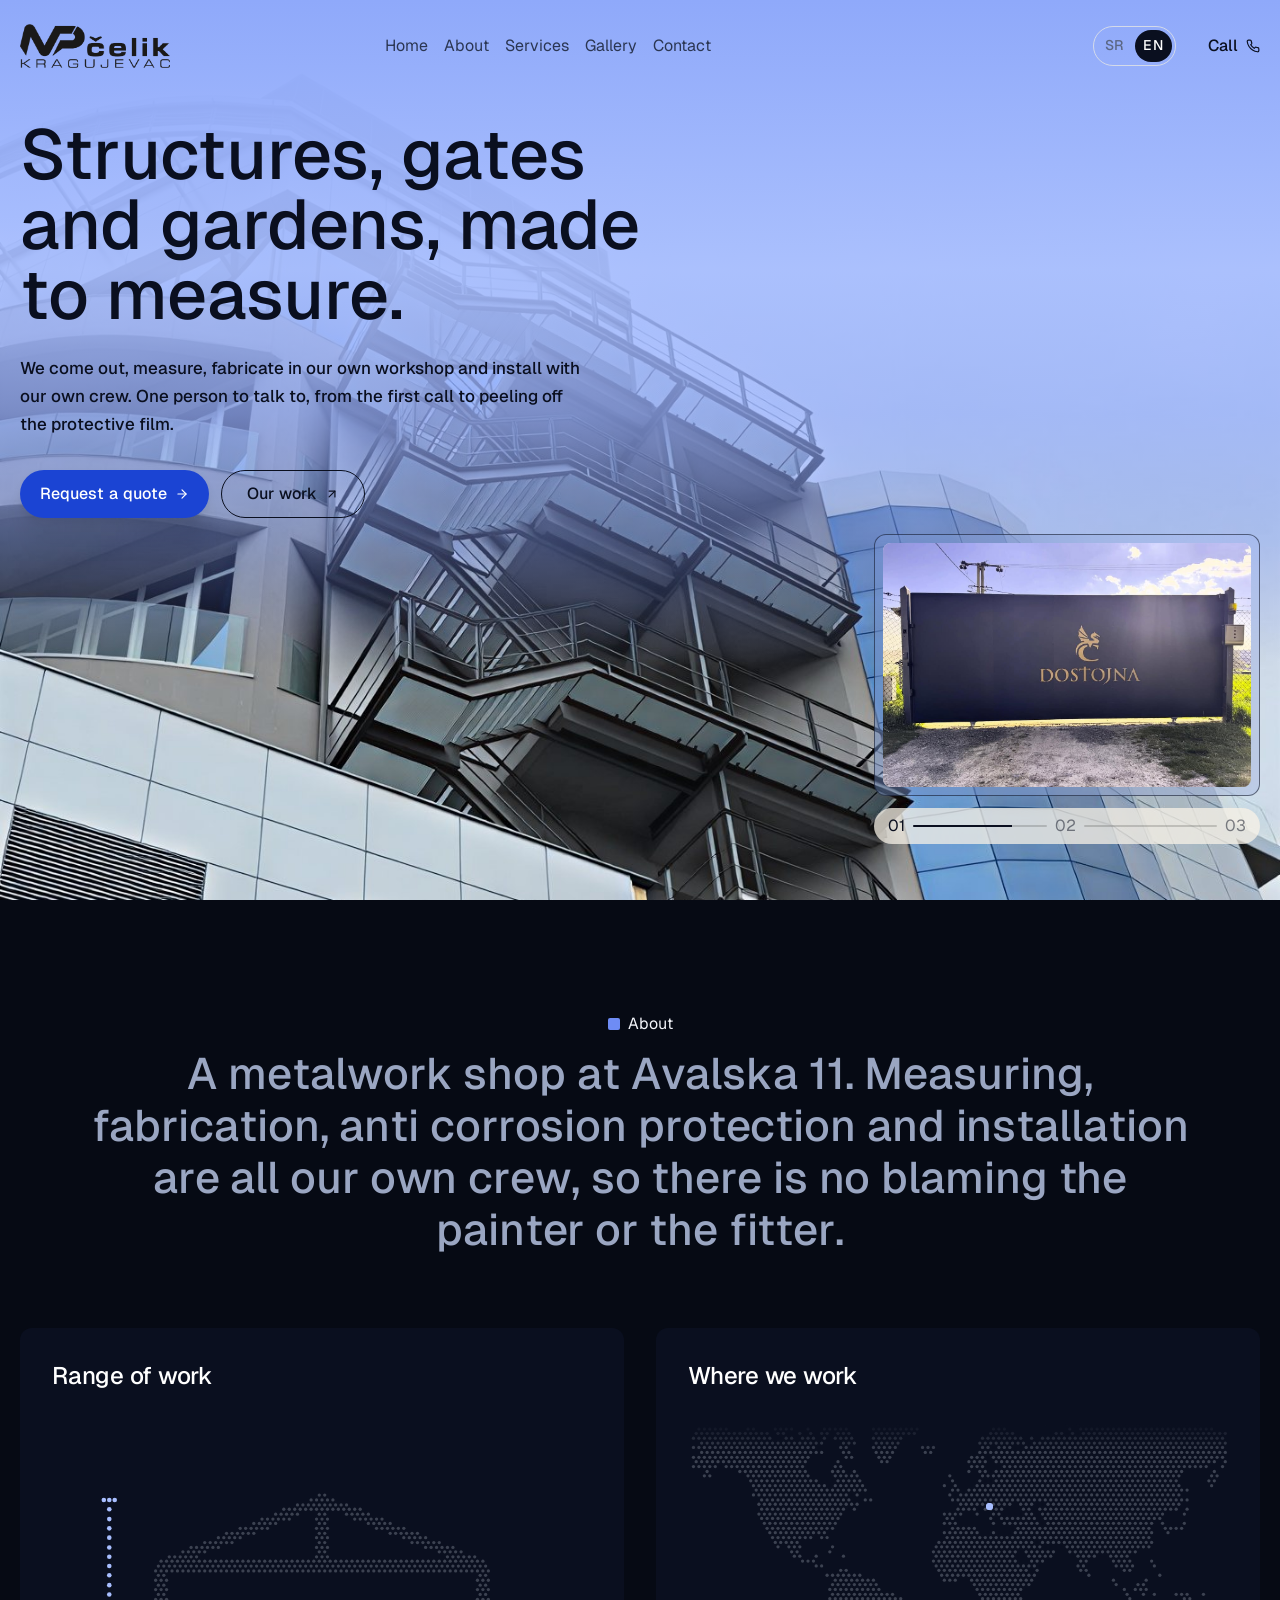
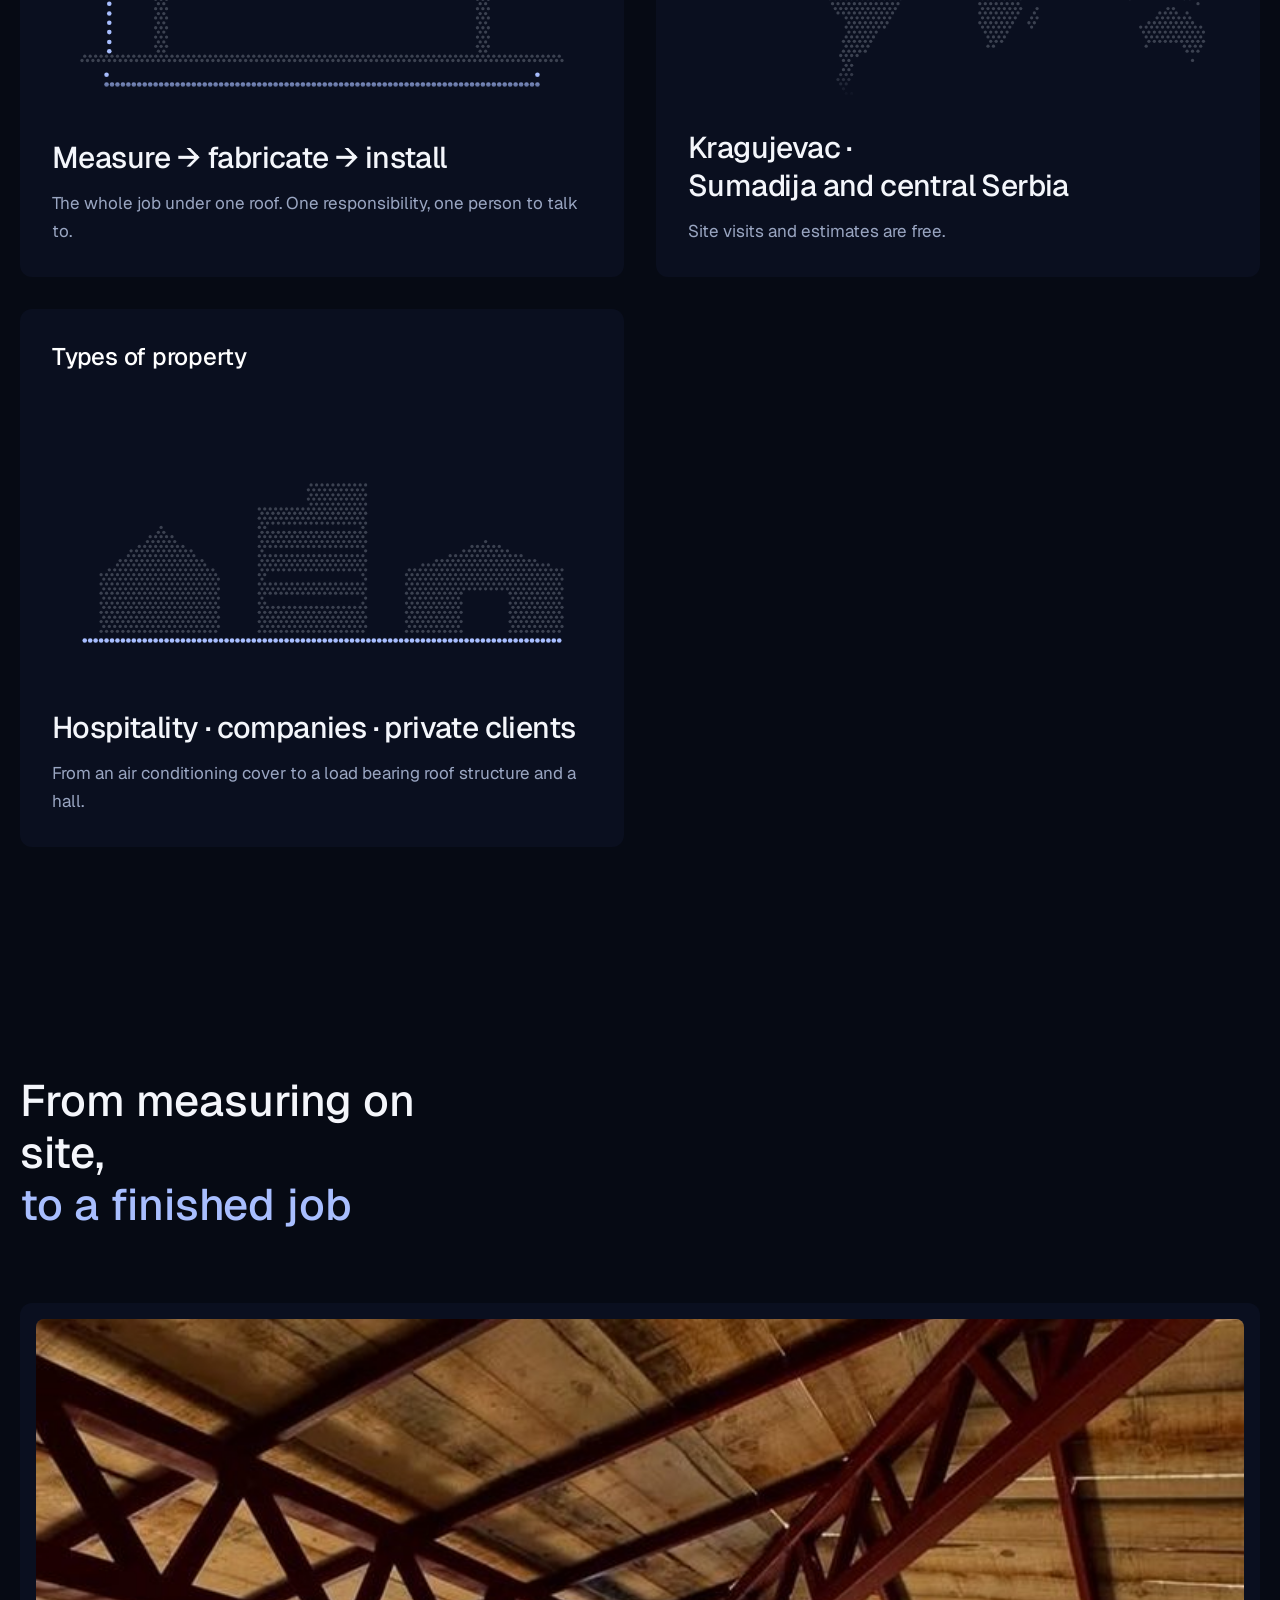
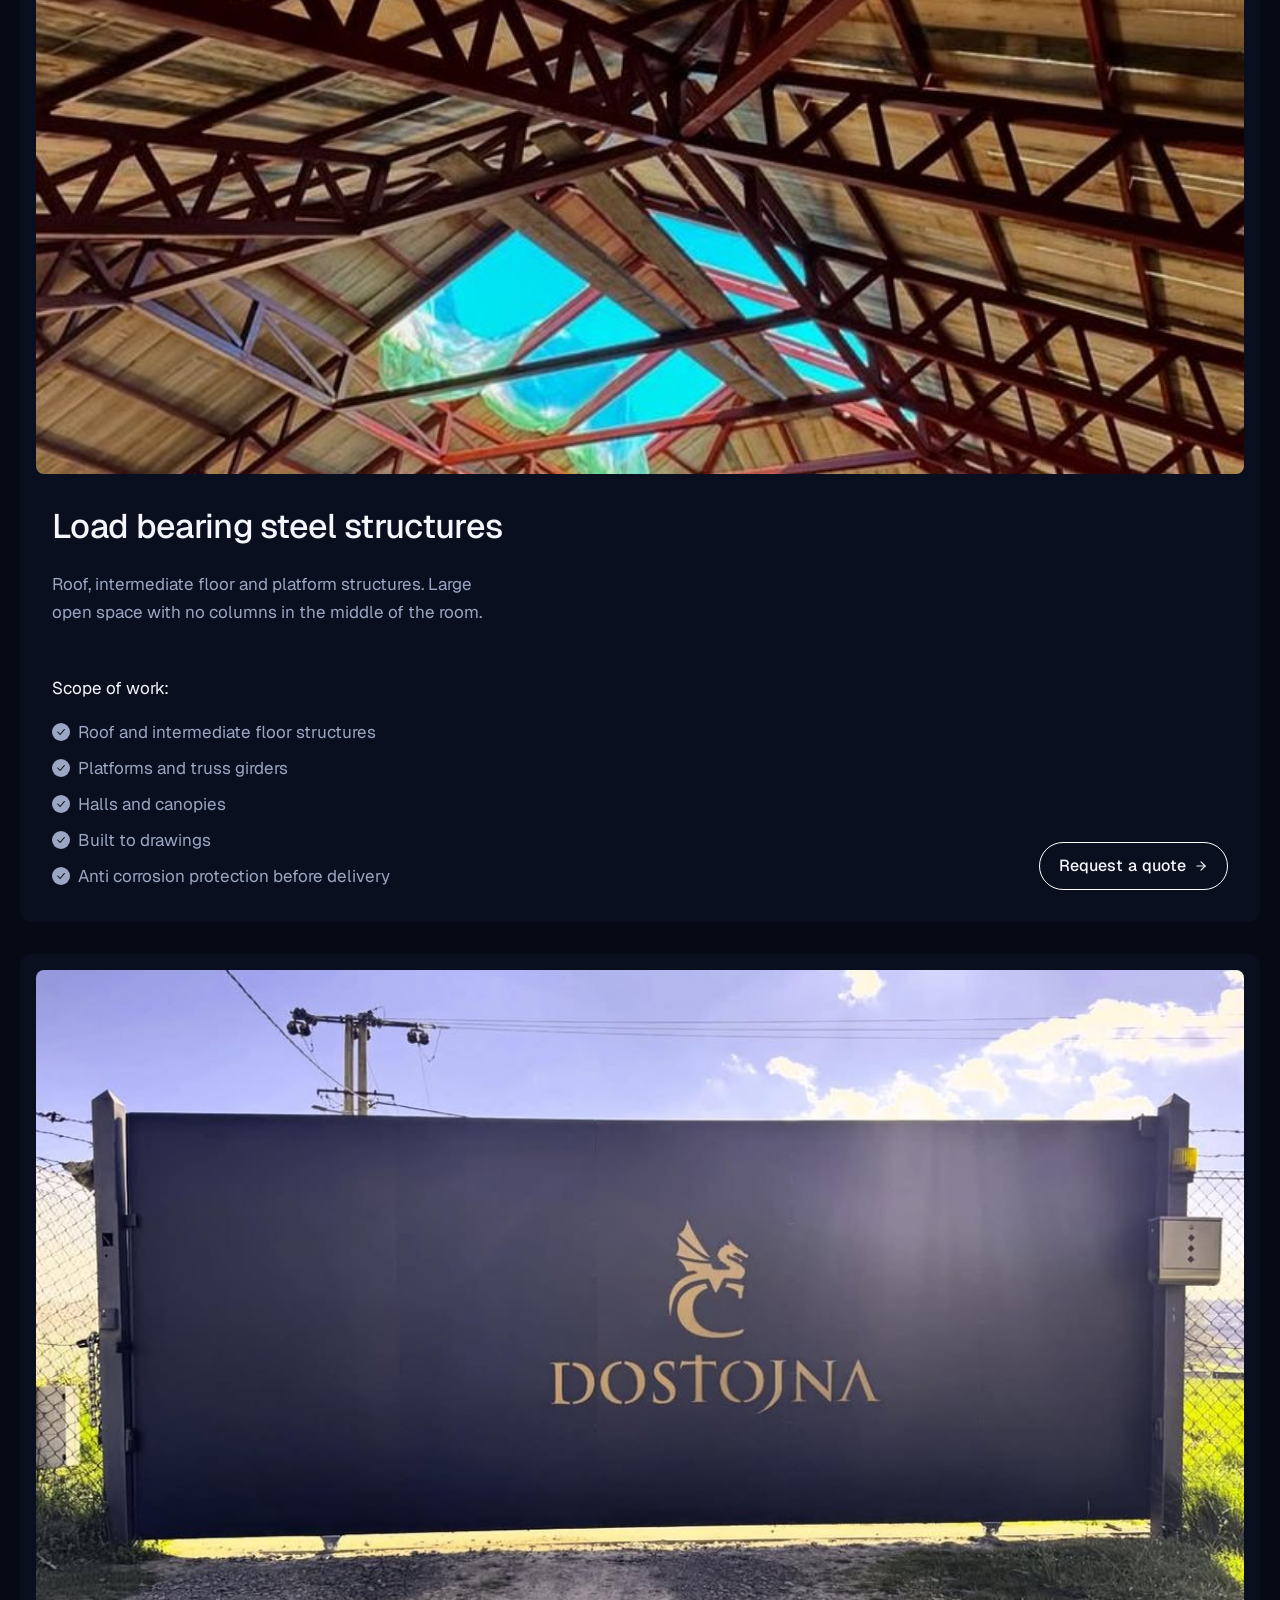
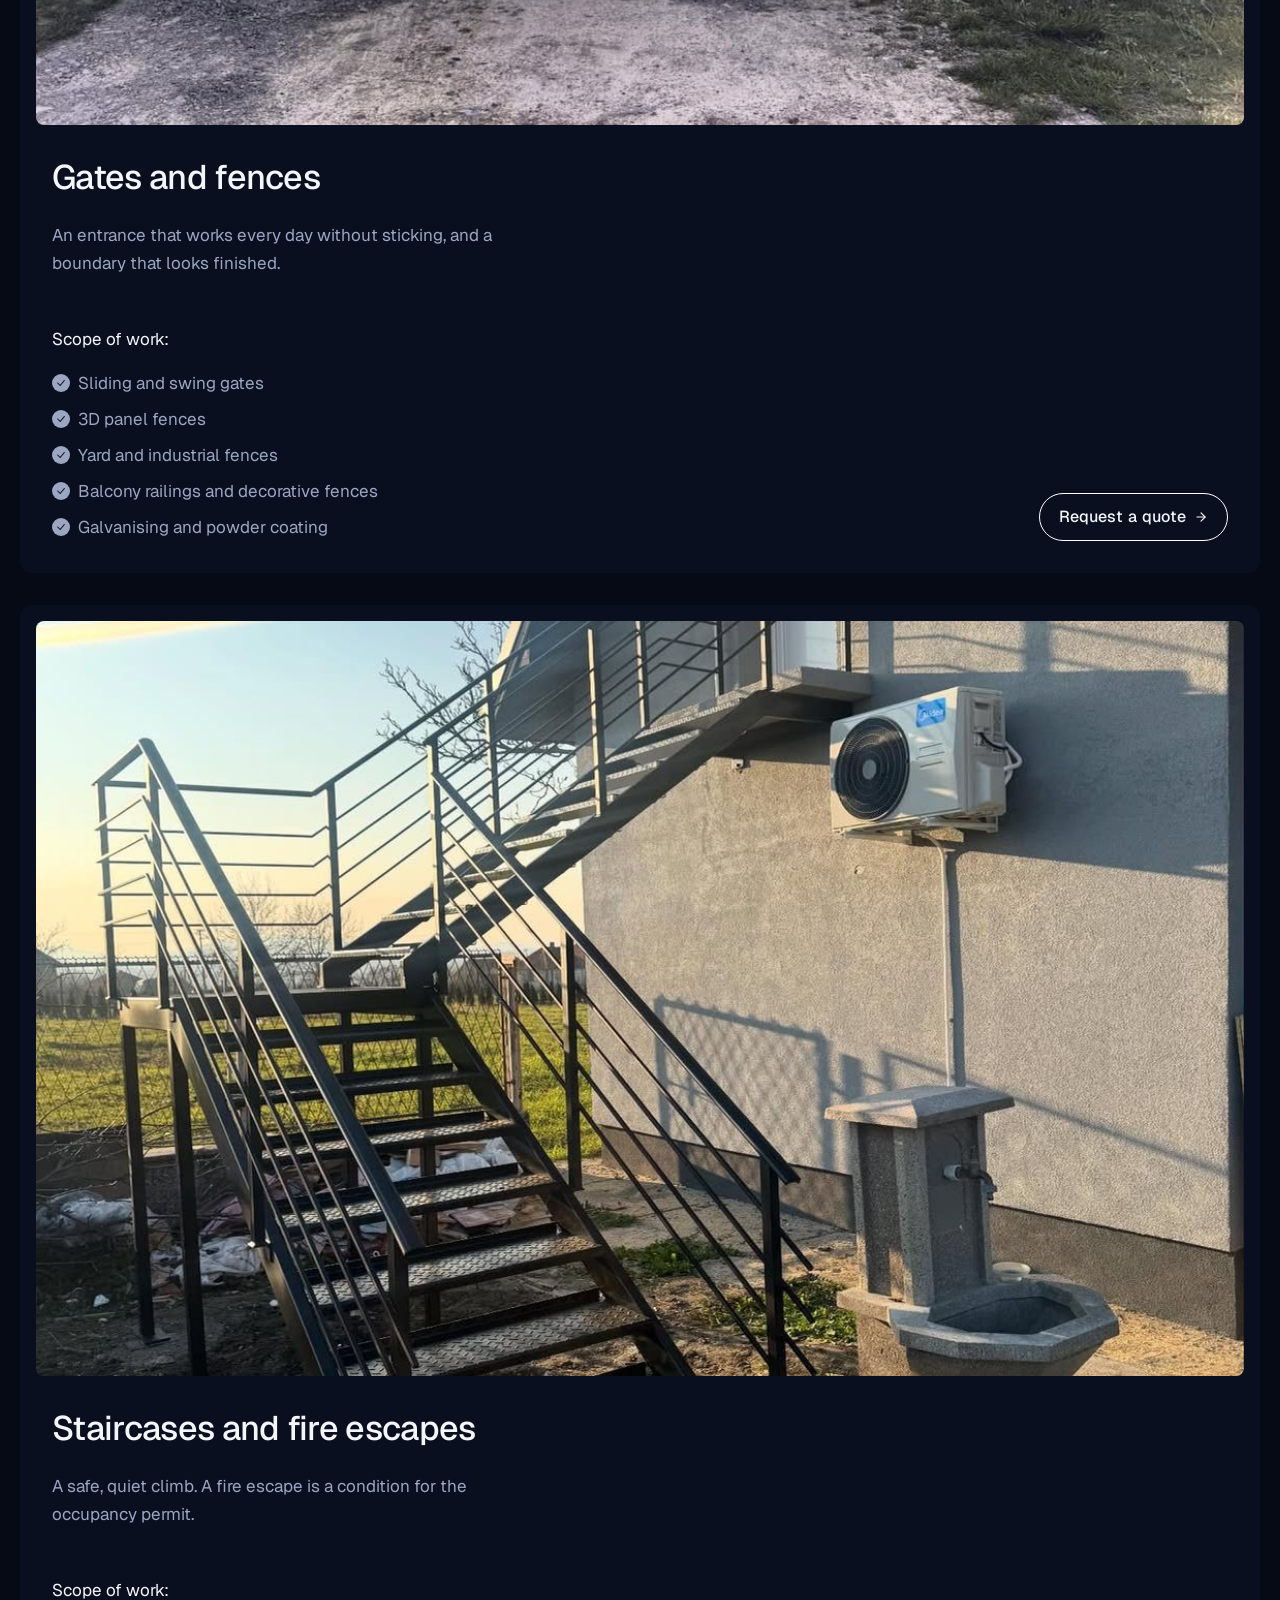
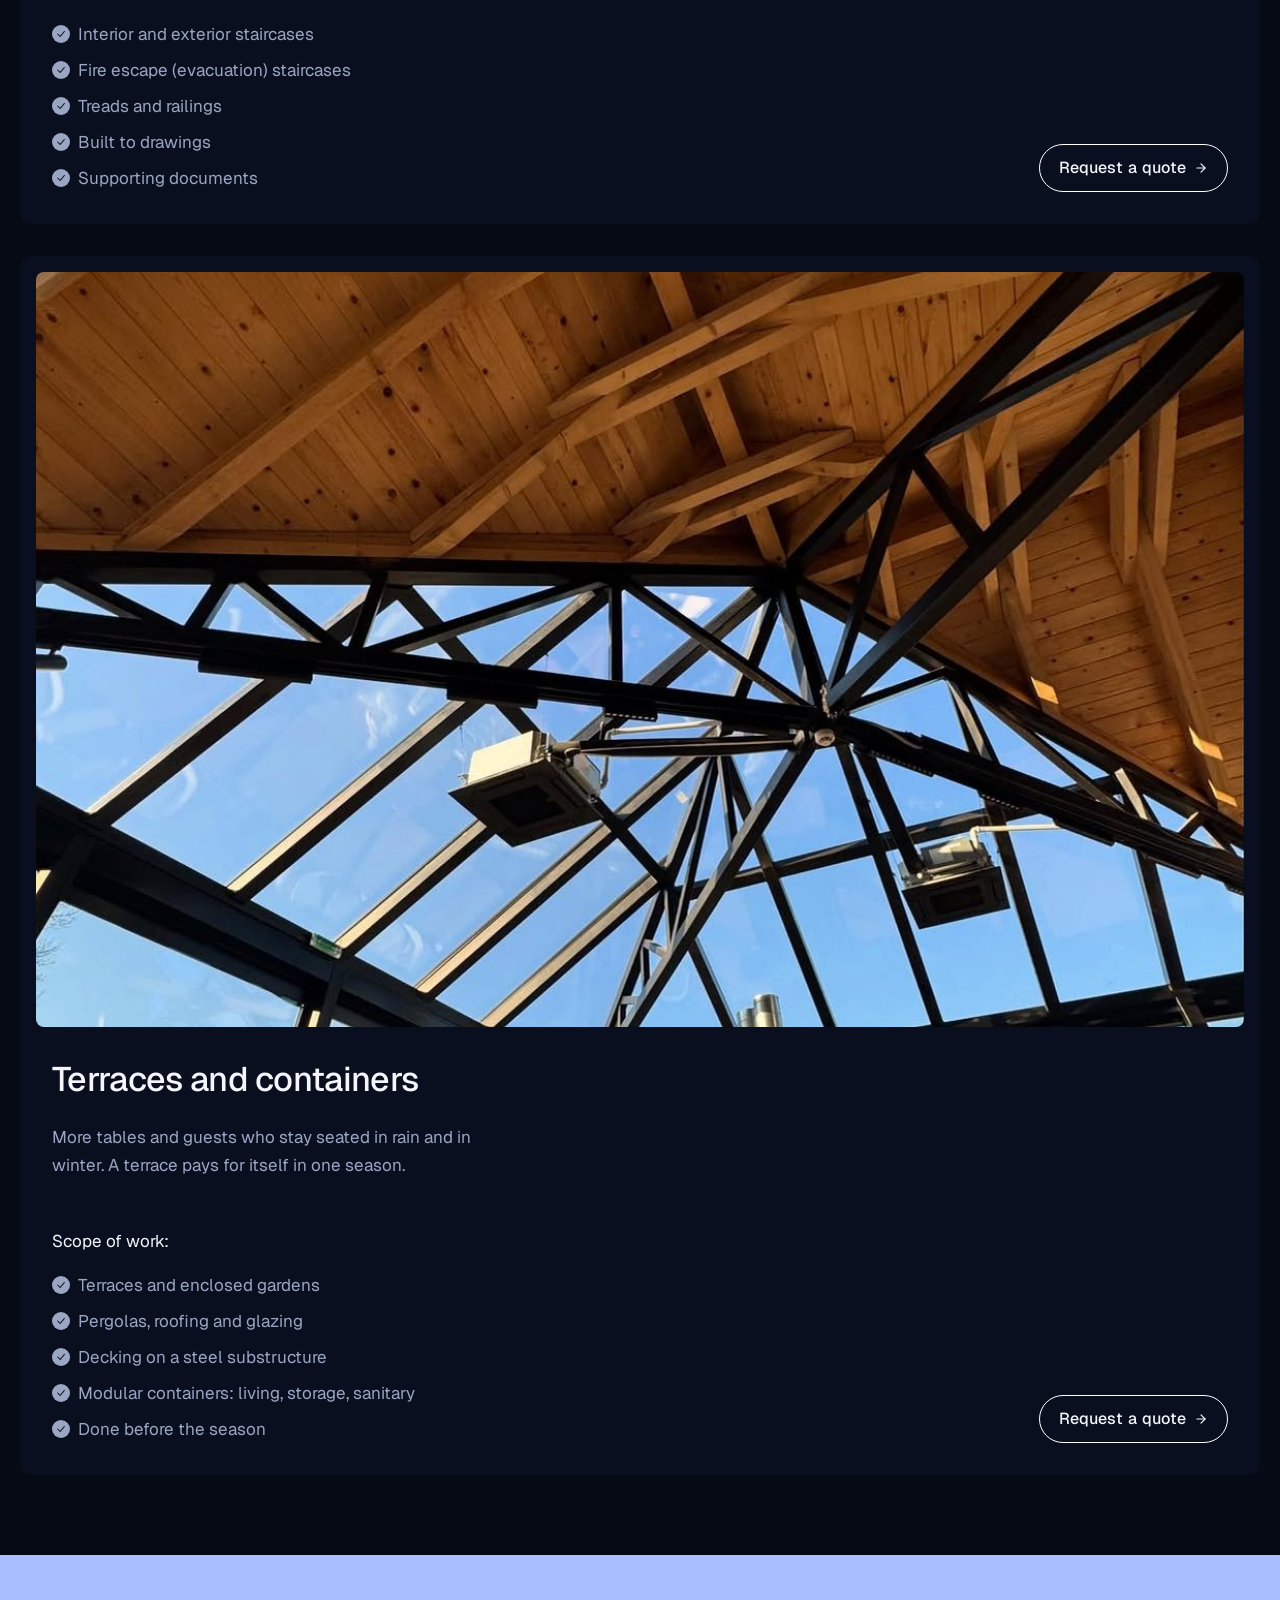
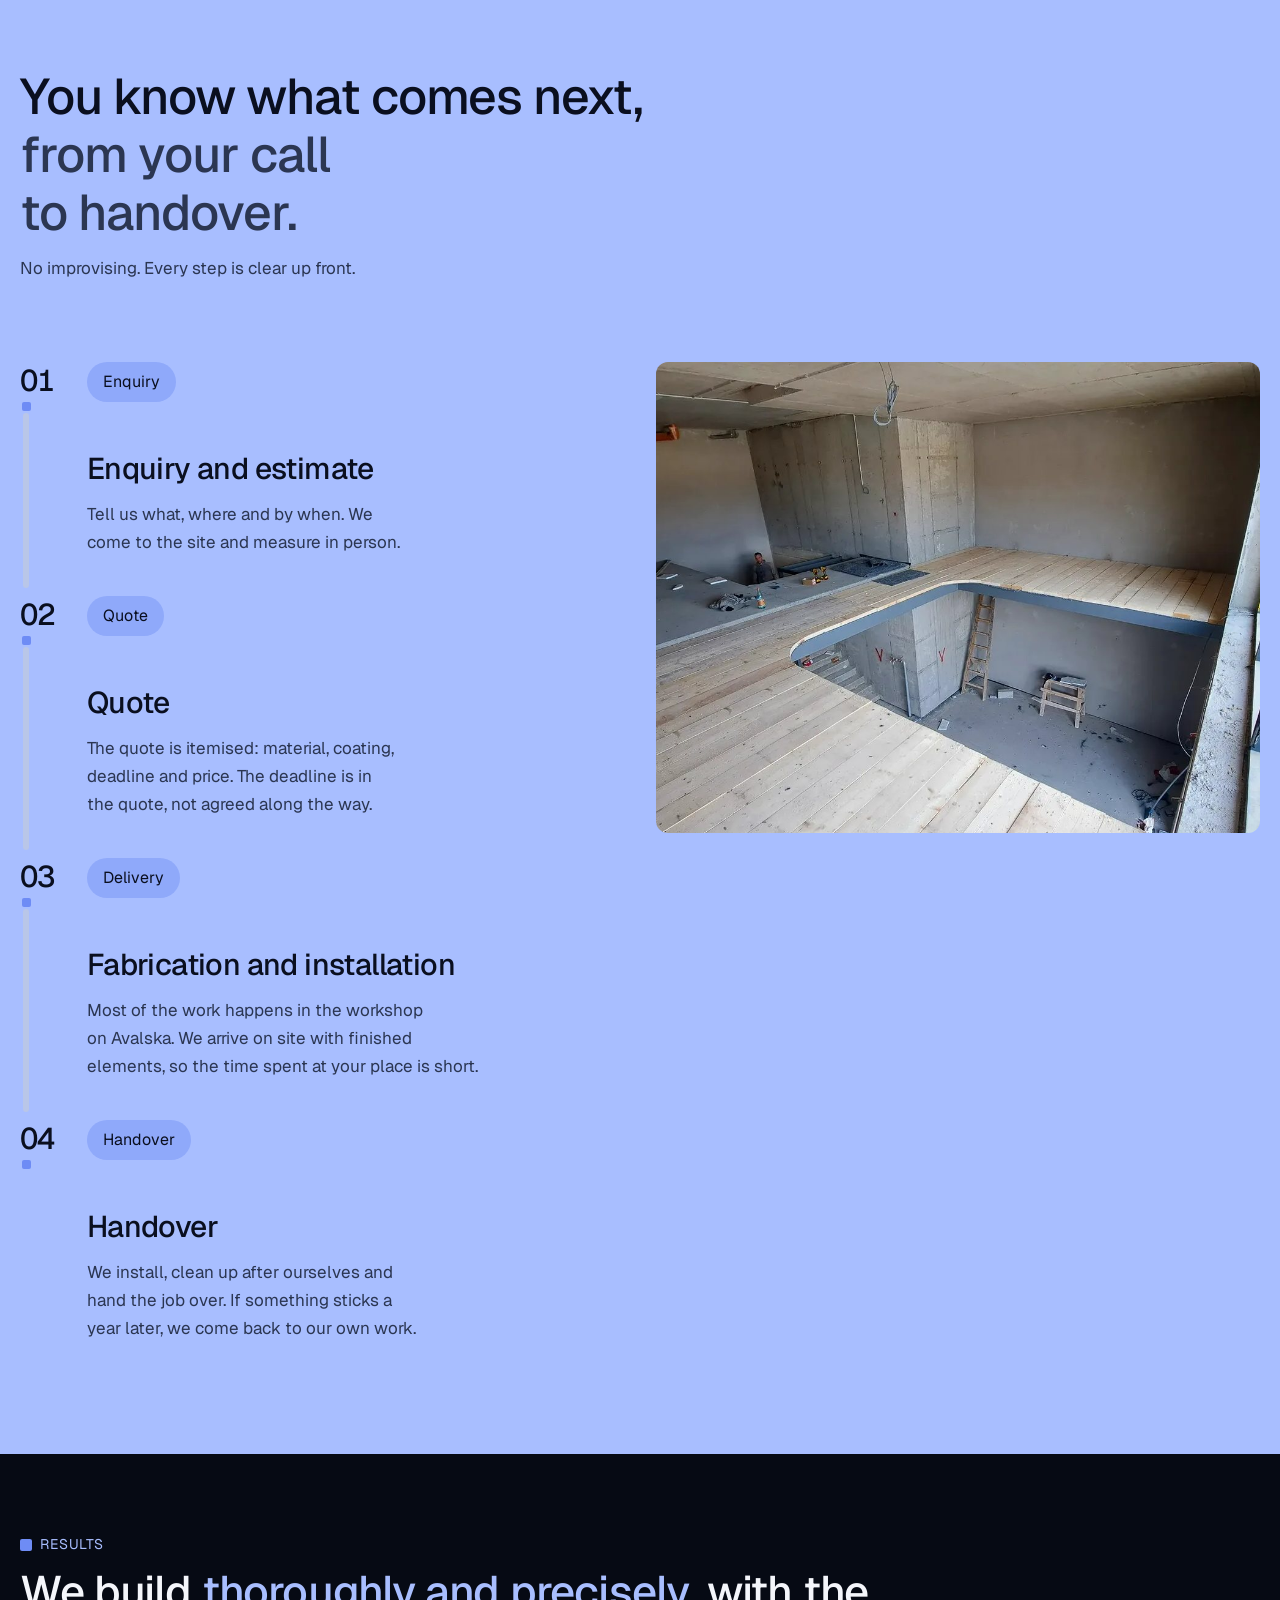
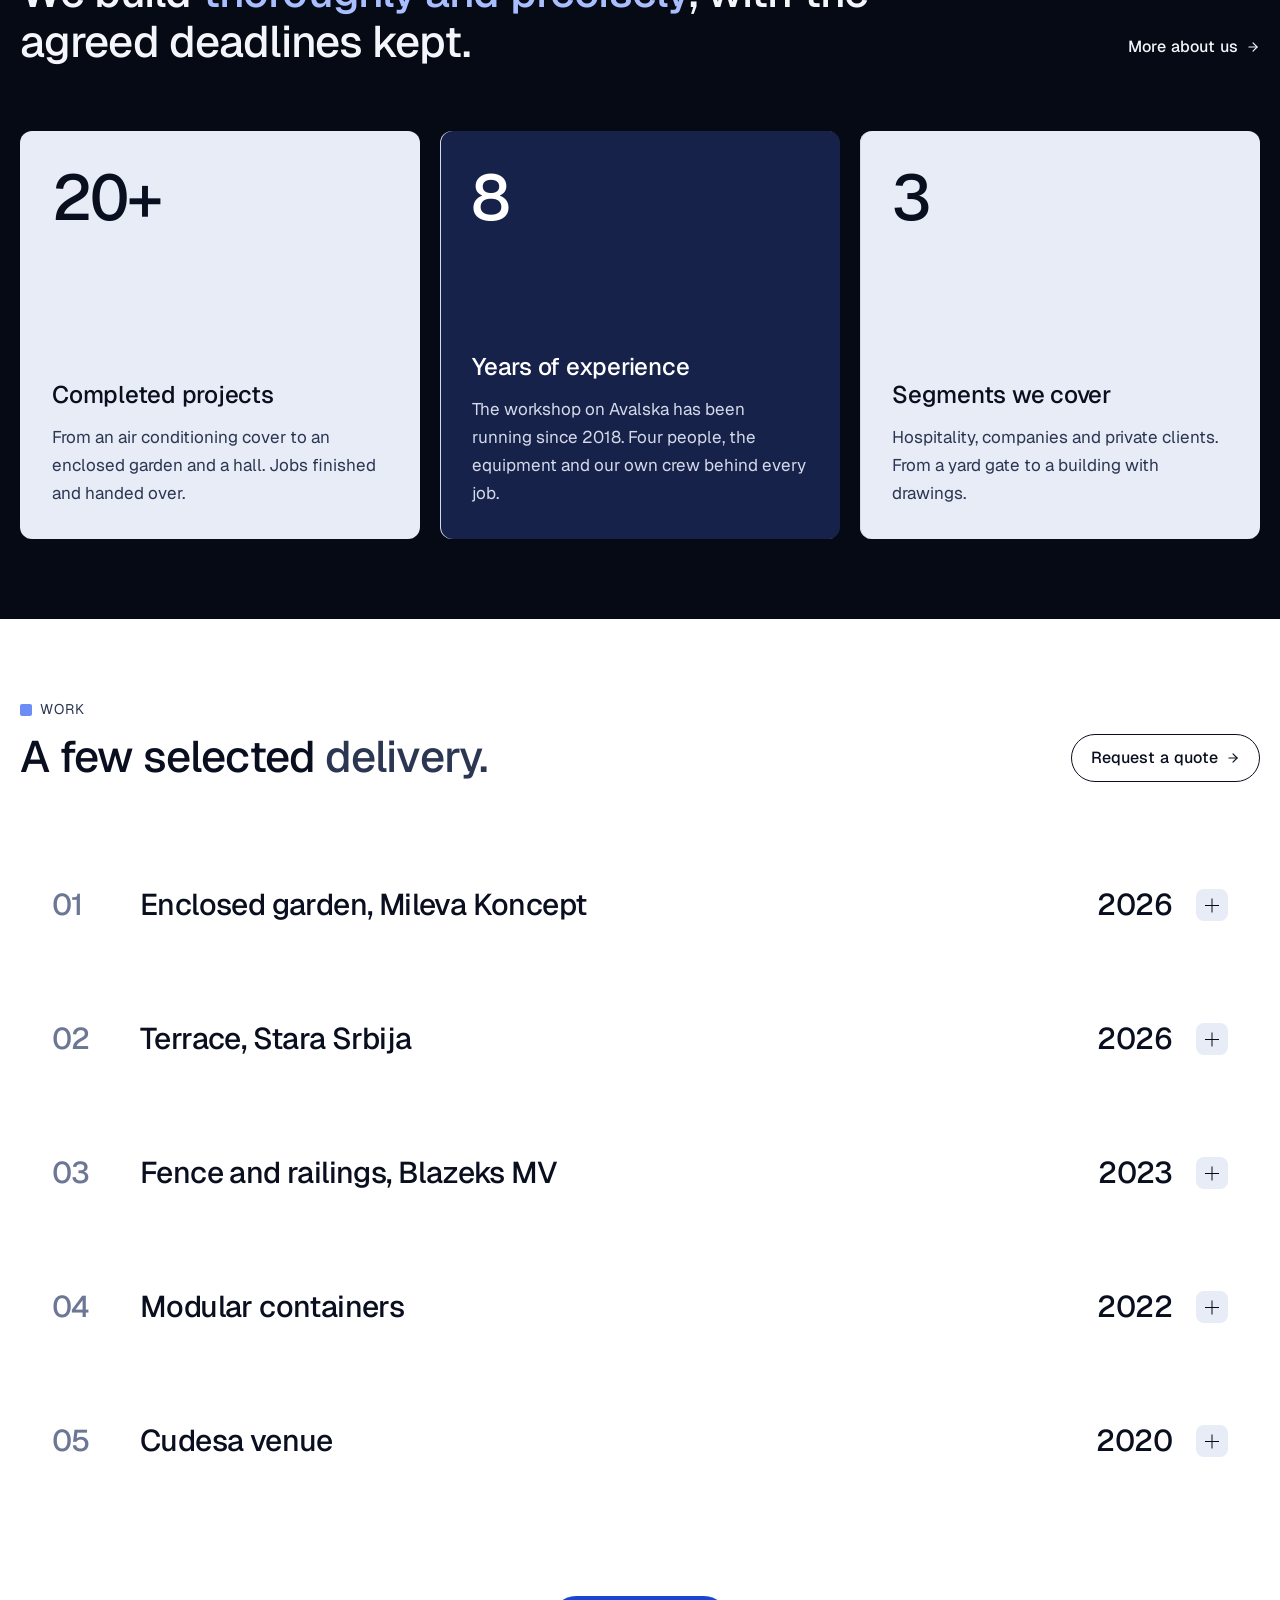
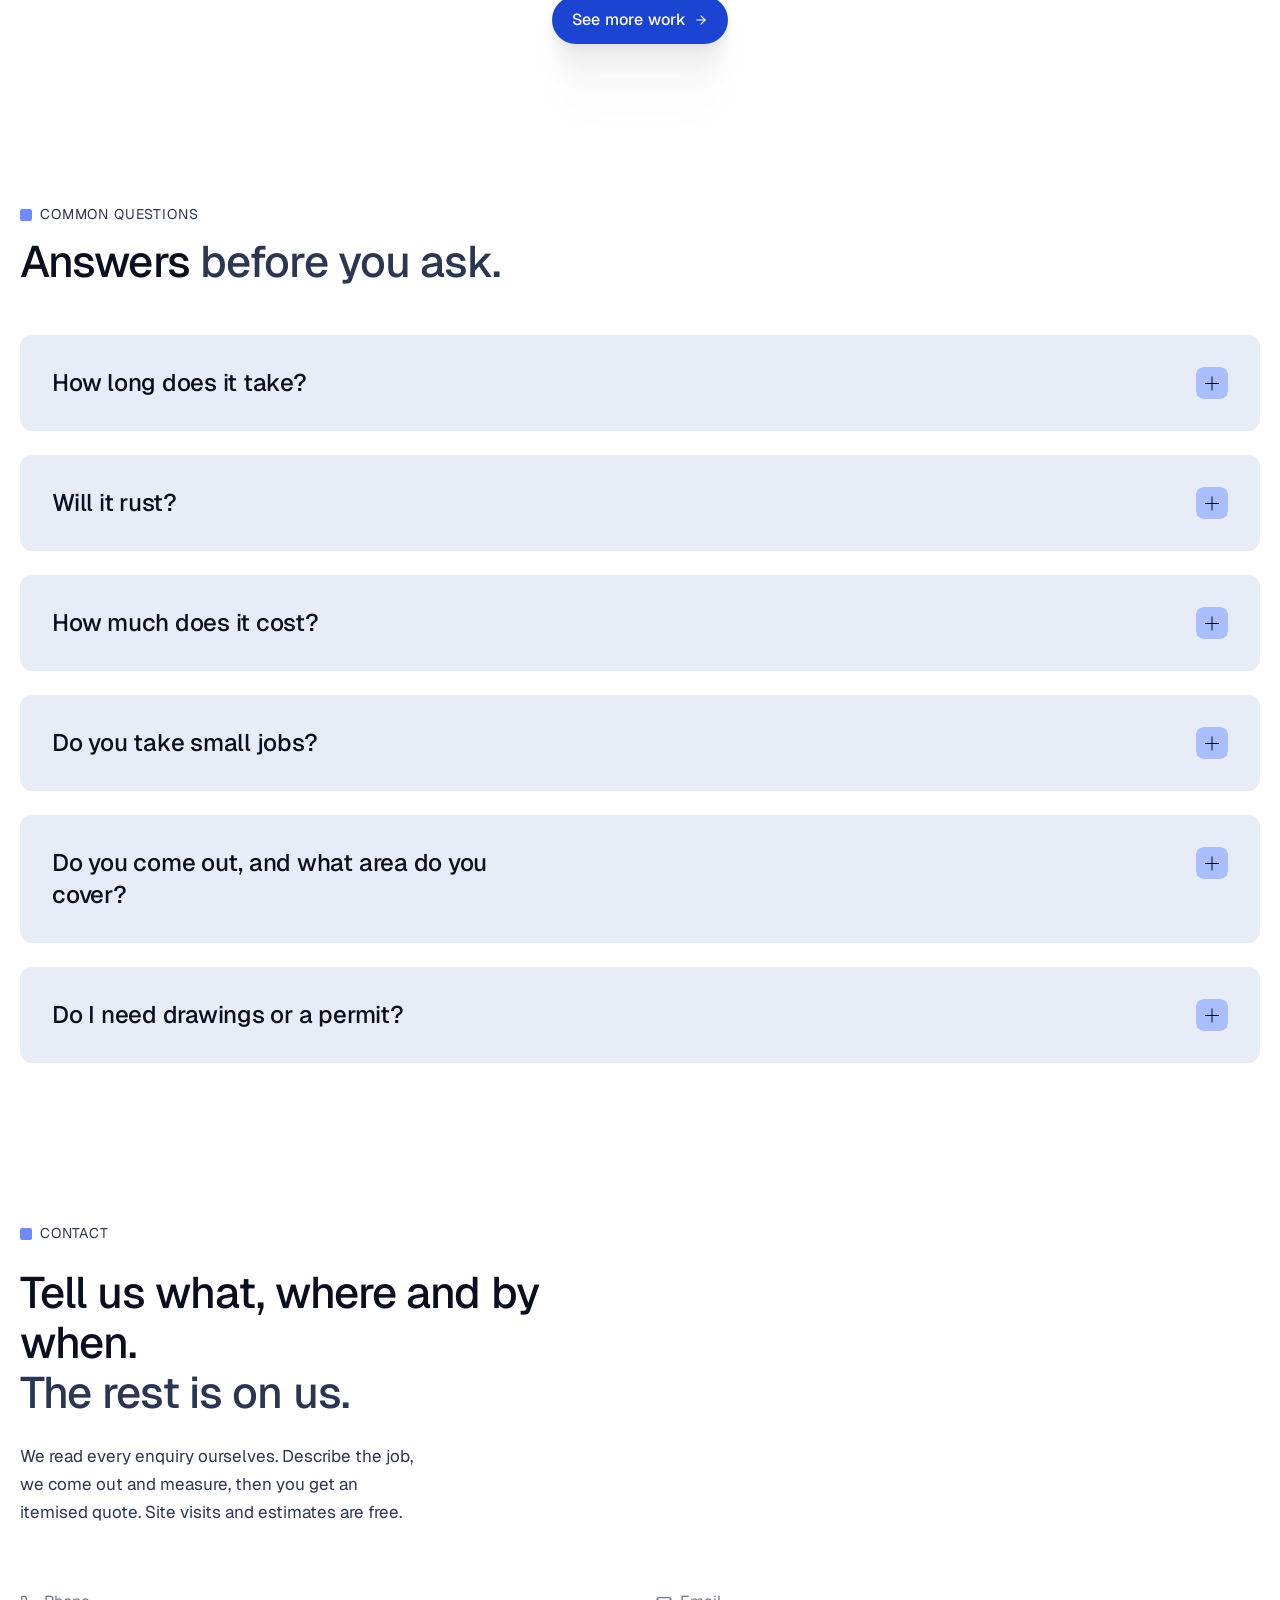
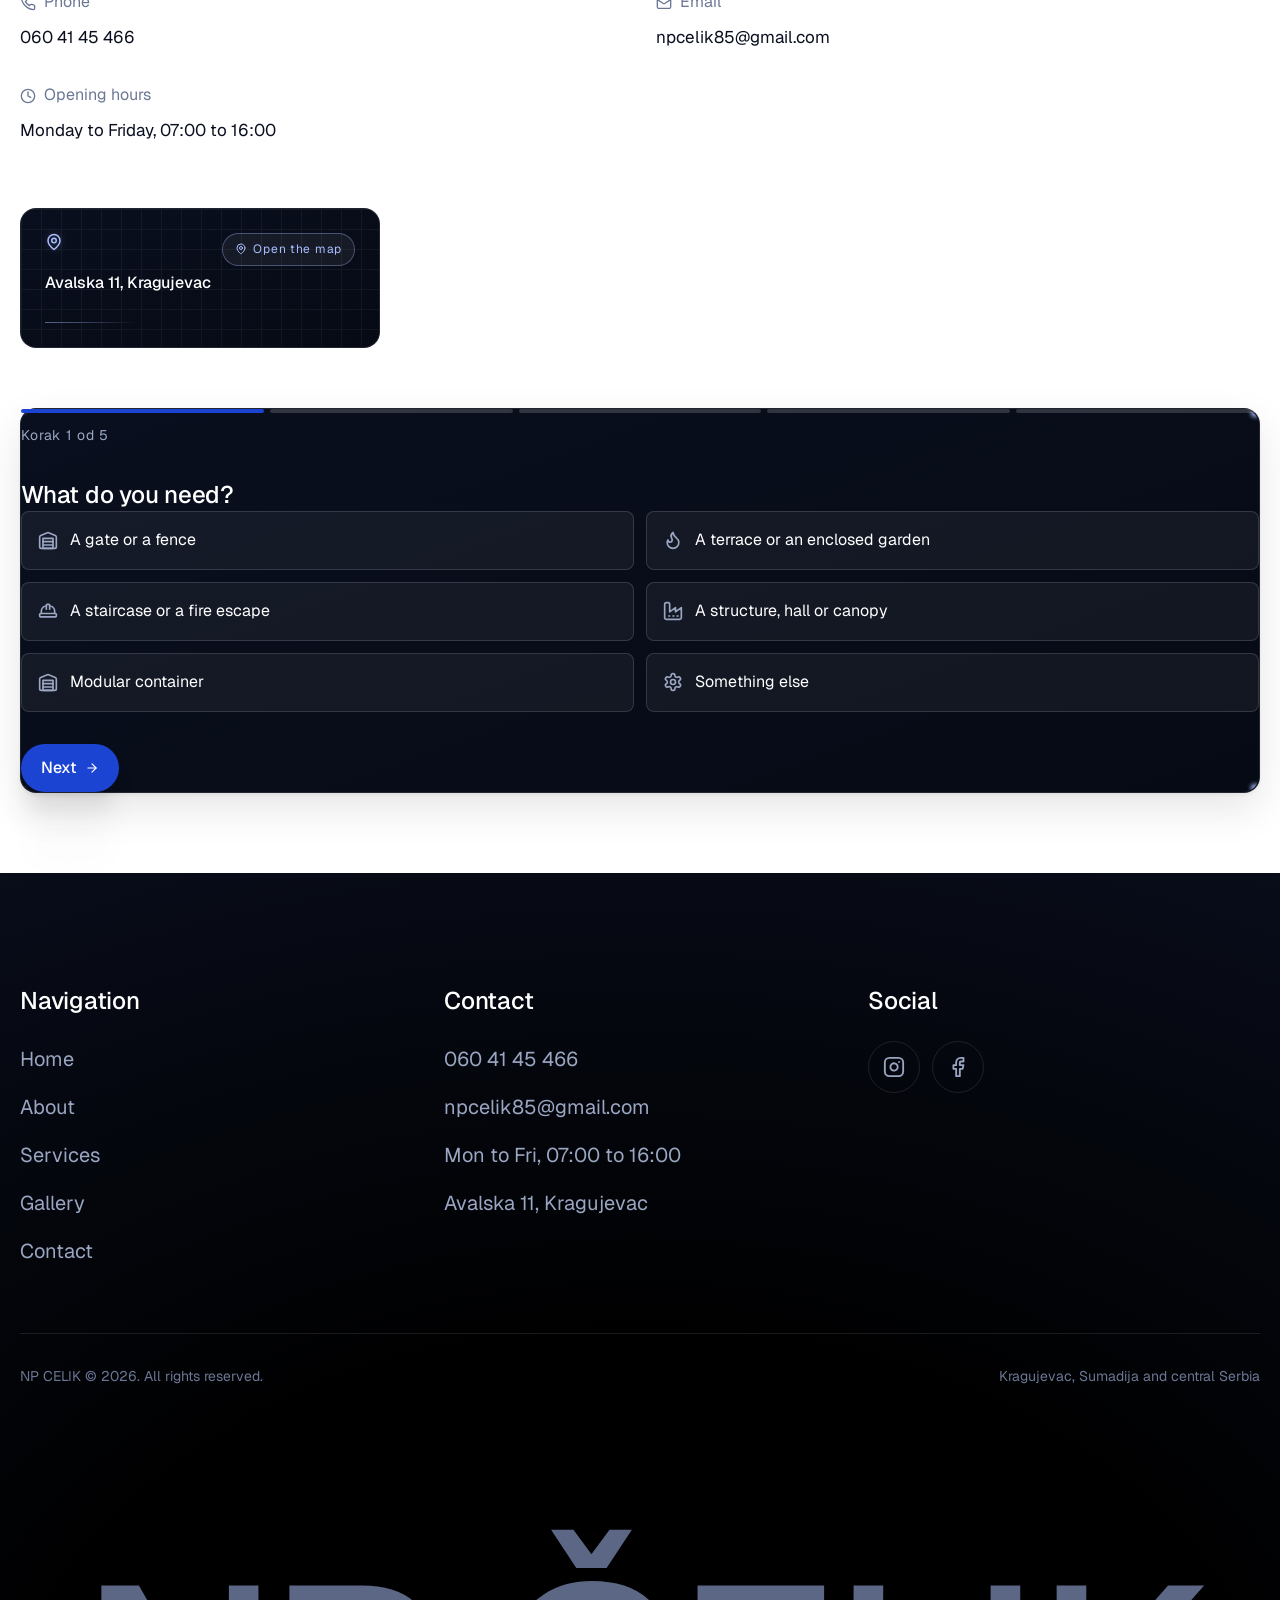
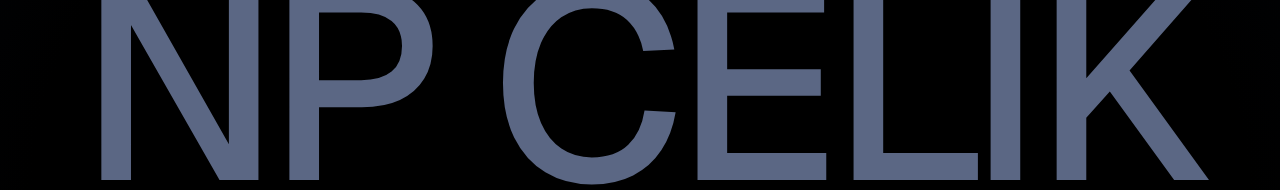
==== commit 75429f4f: "Wizard i na pocetnoj, prekidac jezika SR/EN sa automatskim izborom Wizard na pocetnoj: - Obicna form" ====
--- a/site/index.html
+++ b/site/index.html
@@ -145,6 +145,8 @@
   <!-- tokens.css sadrzi sve dizajn varijable. Restilovanje ide iskljucivo tamo. -->
   <link rel="stylesheet" href="css/tokens.css">
   <link rel="stylesheet" href="css/styles.css">
+<!-- Od 27.08.2026. i pocetna nosi stranice.css, jer wizard forma zivi u njemu. Provjereno: jedini selektori koji se poklapaju sa markupom pocetne su wizard klase i .header--light, koji pocetna ne nosi. -->
+<link rel="stylesheet" href="css/stranice.css">
 </head>
 
 <body>
@@ -272,6 +274,11 @@
     </nav>
 
     <div class="header__actions">
+      <div class="lang" role="group" aria-label="Jezik">
+        <button class="lang__btn" type="button" data-jezik-prekidac="sr" aria-pressed="true">SR</button>
+        <button class="lang__btn" type="button" data-jezik-prekidac="en" aria-pressed="false">EN</button>
+      </div>
+
       <!-- Broj telefona je uklonjen iz zaglavlja na zahtjev, kao i na
            Konstri. Klik-na-poziv ostaje u CTA traci, kontaktu i podnozju.
            Napomena: ICP kaze da je prvi kontakt poziv i da broj treba
@@ -340,6 +347,10 @@
         <li style="--i: 0"><a class="smenu__social-link" href="https://www.instagram.com/celiknp/" target="_blank" rel="noopener noreferrer">Instagram</a></li>
         <li style="--i: 1"><a class="smenu__social-link" href="https://www.facebook.com/npcelikconstruction" target="_blank" rel="noopener noreferrer">Facebook</a></li>
       </ul>
+    </div>
+        <div class="lang lang--menu" role="group" aria-label="Jezik">
+      <button class="lang__btn" type="button" data-jezik-prekidac="sr" aria-pressed="true">SR</button>
+      <button class="lang__btn" type="button" data-jezik-prekidac="en" aria-pressed="false">EN</button>
     </div>
   </nav>
 </div>
@@ -1702,78 +1713,149 @@
 
         <div class="glass__mesh" aria-hidden="true"></div>
 
-        <form class="contact__form" id="upit-forma" action="#" method="post">
-
-          <div class="field-row">
-            <p class="field">
-              <label class="field__label" for="ime">Ime</label>
-              <span class="field__wrap">
-                <svg class="field__icon" aria-hidden="true" focusable="false"><use href="#i-user"></use></svg>
-                <input class="field__input" id="ime" name="ime" type="text" autocomplete="given-name" placeholder="Unesite ime" required>
-              </span>
-            </p>
-            <p class="field">
-              <label class="field__label" for="prezime">Prezime</label>
-              <span class="field__wrap">
-                <svg class="field__icon" aria-hidden="true" focusable="false"><use href="#i-user"></use></svg>
-                <input class="field__input" id="prezime" name="prezime" type="text" autocomplete="family-name" placeholder="Unesite prezime">
-              </span>
-            </p>
-          </div>
-
-          <div class="field-row">
-            <p class="field">
-              <label class="field__label" for="email">Email</label>
-              <span class="field__wrap">
-                <svg class="field__icon" aria-hidden="true" focusable="false"><use href="#i-mail"></use></svg>
-                <input class="field__input" id="email" name="email" type="email" autocomplete="email" placeholder="Unesite email">
-              </span>
-            </p>
-            <p class="field">
-              <label class="field__label" for="telefon">Telefon</label>
-              <span class="field__wrap">
-                <svg class="field__icon" aria-hidden="true" focusable="false"><use href="#i-phone"></use></svg>
-                <input class="field__input" id="telefon" name="telefon" type="tel" autocomplete="tel" placeholder="Unesite broj telefona" required>
-              </span>
-            </p>
-          </div>
-
-          <p class="field">
-            <label class="field__label" for="tip">Tip objekta</label>
-            <span class="field__wrap">
-              <svg class="field__icon" aria-hidden="true" focusable="false"><use href="#i-warehouse"></use></svg>
-              <select class="field__input field__input--select" id="tip" name="tip">
-                <option value="">Šta vam treba?</option>
-                <option>Kapija ili ograda</option>
-                <option>Letnja bašta</option>
-                <option>Stepenište</option>
-                <option>Konstrukcija, hala ili nadstrešnica</option>
-                <option>Drugo</option>
-              </select>
-            </span>
-          </p>
-
-          <p class="field">
-            <label class="field__label" for="poruka">Opis projekta</label>
-            <span class="field__wrap field__wrap--area">
-              <svg class="field__icon" aria-hidden="true" focusable="false"><use href="#i-message"></use></svg>
-              <textarea class="field__input field__input--area" id="poruka" name="poruka" rows="5" placeholder="Opišite objekat, dimenzije, rok, sve što znate."></textarea>
-            </span>
-          </p>
-
-          <button class="btn btn--sand contact__submit" type="submit">
-            <span class="btn__label" data-roll>Pošaljite upit</span>
-            <span class="btn__icons" aria-hidden="true">
-              <svg class="btn__icon"><use href="#i-arrow-right"></use></svg>
-              <svg class="btn__icon"><use href="#i-arrow-right"></use></svg>
-            </span>
-          </button>
-
-        <!-- Poruka o uspjehu ili gresci ide ovdje. role=status znaci da je
-             citac ekrana procita sam, bez pomjeranja fokusa. -->
-          <p class="field__hint" id="forma-status" role="status" aria-live="polite"></p>
-
+        <!-- Od 27.08.2026. je ovdje isti wizard kao na stranici Kontakt, na
+             zahtjev. Boje ostaju iz staklene kartice: .contact__card .wizard
+             prepisuje tokene u tamnu varijantu, pa se ne duplira nijedno
+             pravilo iz .wizard. -->
+        <form class="wizard" id="wizard" novalidate>
+          <div class="wizard__bar" aria-hidden="true">
+          <span class="wizard__tick"></span>
+          <span class="wizard__tick"></span>
+          <span class="wizard__tick"></span>
+          <span class="wizard__tick"></span>
+          <span class="wizard__tick"></span>
+          </div>
+          <p class="wizard__count" role="status">Korak 1 od 5</p>
+
+        <fieldset class="wstep is-active">
+          <legend class="wstep__q">Šta vam treba?</legend>
+          <div class="wopts" data-name="posao">
+            <button class="wopt" type="button" data-value="Kapija ili ograda" aria-pressed="false">
+              <svg aria-hidden="true" focusable="false"><use href="#i-warehouse"></use></svg>
+              <span>Kapija ili ograda</span>
+            </button>
+            <button class="wopt" type="button" data-value="Letnja ili zatvorena bašta" aria-pressed="false">
+              <svg aria-hidden="true" focusable="false"><use href="#i-flame"></use></svg>
+              <span>Letnja ili zatvorena bašta</span>
+            </button>
+            <button class="wopt" type="button" data-value="Stepenište ili PP stepenište" aria-pressed="false">
+              <svg aria-hidden="true" focusable="false"><use href="#i-hardhat"></use></svg>
+              <span>Stepenište ili PP stepenište</span>
+            </button>
+            <button class="wopt" type="button" data-value="Konstrukcija, hala, nadstrešnica" aria-pressed="false">
+              <svg aria-hidden="true" focusable="false"><use href="#i-factory"></use></svg>
+              <span>Konstrukcija, hala, nadstrešnica</span>
+            </button>
+            <button class="wopt" type="button" data-value="Modularni kontejner" aria-pressed="false">
+              <svg aria-hidden="true" focusable="false"><use href="#i-warehouse"></use></svg>
+              <span>Modularni kontejner</span>
+            </button>
+            <button class="wopt" type="button" data-value="Nešto drugo" aria-pressed="false">
+              <svg aria-hidden="true" focusable="false"><use href="#i-cog"></use></svg>
+              <span>Nešto drugo</span>
+            </button>
+          </div>
+        </fieldset>
+        <fieldset class="wstep">
+          <legend class="wstep__q">Kakav je objekat?</legend>
+          <div class="wopts" data-name="objekat">
+            <button class="wopt" type="button" data-value="Ugostiteljski lokal" aria-pressed="false">
+              <svg aria-hidden="true" focusable="false"><use href="#i-flame"></use></svg>
+              <span>Ugostiteljski lokal</span>
+            </button>
+            <button class="wopt" type="button" data-value="Poslovni objekat ili firma" aria-pressed="false">
+              <svg aria-hidden="true" focusable="false"><use href="#i-factory"></use></svg>
+              <span>Poslovni objekat ili firma</span>
+            </button>
+            <button class="wopt" type="button" data-value="Kuća ili dvorište" aria-pressed="false">
+              <svg aria-hidden="true" focusable="false"><use href="#i-hardhat"></use></svg>
+              <span>Kuća ili dvorište</span>
+            </button>
+            <button class="wopt" type="button" data-value="Gradilište u toku" aria-pressed="false">
+              <svg aria-hidden="true" focusable="false"><use href="#i-cog"></use></svg>
+              <span>Gradilište u toku</span>
+            </button>
+          </div>
+        </fieldset>
+        <fieldset class="wstep">
+          <legend class="wstep__q">Gde je posao?</legend>
+          <div class="wopts" data-name="gde">
+            <button class="wopt" type="button" data-value="Kragujevac" aria-pressed="false">
+              <svg aria-hidden="true" focusable="false"><use href="#i-pin"></use></svg>
+              <span>Kragujevac</span>
+            </button>
+            <button class="wopt" type="button" data-value="Šumadija, van Kragujevca" aria-pressed="false">
+              <svg aria-hidden="true" focusable="false"><use href="#i-pin"></use></svg>
+              <span>Šumadija, van Kragujevca</span>
+            </button>
+            <button class="wopt" type="button" data-value="Centralna Srbija" aria-pressed="false">
+              <svg aria-hidden="true" focusable="false"><use href="#i-pin"></use></svg>
+              <span>Centralna Srbija</span>
+            </button>
+            <button class="wopt" type="button" data-value="Drugde" aria-pressed="false">
+              <svg aria-hidden="true" focusable="false"><use href="#i-pin"></use></svg>
+              <span>Drugde</span>
+            </button>
+          </div>
+        </fieldset>
+        <fieldset class="wstep">
+          <legend class="wstep__q">Za kada vam treba?</legend>
+          <div class="wopts" data-name="kada">
+            <button class="wopt" type="button" data-value="Hitno" aria-pressed="false">
+              <svg aria-hidden="true" focusable="false"><use href="#i-clock"></use></svg>
+              <span>Hitno</span>
+            </button>
+            <button class="wopt" type="button" data-value="U toku ovog meseca" aria-pressed="false">
+              <svg aria-hidden="true" focusable="false"><use href="#i-clock"></use></svg>
+              <span>U toku ovog meseca</span>
+            </button>
+            <button class="wopt" type="button" data-value="Pre sezone" aria-pressed="false">
+              <svg aria-hidden="true" focusable="false"><use href="#i-calendar-check"></use></svg>
+              <span>Pre sezone</span>
+            </button>
+            <button class="wopt" type="button" data-value="Još planiram" aria-pressed="false">
+              <svg aria-hidden="true" focusable="false"><use href="#i-calendar-check"></use></svg>
+              <span>Još planiram</span>
+            </button>
+          </div>
+        </fieldset>
+
+          <fieldset class="wstep">
+            <legend class="wstep__q">Vaši podaci</legend>
+            <div class="wfields">
+              <div class="wfield">
+                <label for="w-ime">Ime i prezime</label>
+                <input id="w-ime" name="ime" type="text" autocomplete="name" required>
+              </div>
+              <div class="wfield">
+                <label for="w-tel">Telefon</label>
+                <input id="w-tel" name="telefon" type="tel" autocomplete="tel" required>
+              </div>
+              <div class="wfield wfield--full">
+                <label for="w-mejl">Mejl, ako želite ponudu pismeno</label>
+                <input id="w-mejl" name="mejl" type="email" autocomplete="email">
+              </div>
+              <div class="wfield wfield--full">
+                <label for="w-opis">Dimenzije, rok, sve što znate o poslu</label>
+                <textarea id="w-opis" name="opis" rows="4"></textarea>
+              </div>
+            </div>
+            <p class="wizard__note">Javljamo se isti ili sledeći radni dan. Ako vam se žuri, pozovite 060 41 45 466.</p>
+          </fieldset>
+
+          <p class="wizard__err" role="alert" hidden></p>
+
+          <div class="wnav">
+            <button class="wnav__back" type="button" hidden>Nazad</button>
+            <button class="btn btn--solid wnav__next" type="button"><span class="btn__label">Dalje</span><span class="btn__icons" aria-hidden="true"><svg class="btn__icon"><use href="#i-arrow-right"></use></svg><svg class="btn__icon"><use href="#i-arrow-right"></use></svg></span></button>
+            <button class="btn btn--solid wnav__submit" type="submit" hidden><span class="btn__label">Pošaljite upit</span><span class="btn__icons" aria-hidden="true"><svg class="btn__icon"><use href="#i-arrow-right"></use></svg><svg class="btn__icon"><use href="#i-arrow-right"></use></svg></span></button>
+          </div>
         </form>
+
+        <div class="wizard__done" role="status">
+          <h2>Upit je stigao</h2>
+          <p>Javljamo se isti ili sledeći radni dan. Ako vam se žuri, pozovite 060 41 45 466.</p>
+        </div>
       </div>
       </div>
 
@@ -1870,7 +1952,10 @@
   <img class="lightbox__img" alt="">
 </div>
 
+<script src="js/prevod.js" defer></script>
+<script src="js/jezik.js" defer></script>
 <script src="js/main.js" defer></script>
+<script src="js/wizard.js" defer></script>
 
 </body>
 </html>
--- a/site/css/styles.css
+++ b/site/css/styles.css
@@ -1277,6 +1277,61 @@
 
 .btn--bare::after { border-color: transparent; }
 
+/* --- Prekidac jezika --------------------------------------------------------
+   Dva mala dugmeta, aktivno je puno. Stoji uz dugme Pozovi u zaglavlju i
+   jos jednom u mobilnom meniju, jer se zaglavlje na telefonu skuplja. */
+.lang {
+  display: inline-flex;
+  align-items: center;
+  gap: 2px;
+  padding: 3px;
+  border: var(--border-width) solid var(--color-border);
+  border-radius: var(--radius-pill);
+}
+
+.lang__btn {
+  min-width: 34px;
+  padding: 5px 8px;
+  font-family: var(--font-body);
+  font-size: var(--text-sm);
+  font-weight: var(--weight-medium);
+  letter-spacing: var(--tracking-wide);
+  color: var(--color-text-muted);
+  background: none;
+  border: 0;
+  border-radius: var(--radius-pill);
+  cursor: pointer;
+  transition: background-color var(--duration-fast) var(--ease-hover),
+              color var(--duration-fast) var(--ease-hover);
+}
+
+.lang__btn:hover { color: var(--color-heading); }
+
+.lang__btn.is-on {
+  color: var(--white);
+  background-color: var(--ink-900);
+}
+
+/* Na tamnom heroju i na skrolovanom zaglavlju sve pobijeli. */
+.header--light:not([data-scrolled="true"]) .lang { border-color: rgba(255, 255, 255, 0.28); }
+.header--light:not([data-scrolled="true"]) .lang__btn { color: var(--stone-500); }
+.header--light:not([data-scrolled="true"]) .lang__btn.is-on {
+  color: var(--ink-900);
+  background-color: var(--cream-50);
+}
+
+.header[data-scrolled="true"] .lang { border-color: rgba(255, 255, 255, 0.28); }
+.header[data-scrolled="true"] .lang__btn { color: var(--stone-500); }
+.header[data-scrolled="true"] .lang__btn.is-on {
+  color: var(--ink-900);
+  background-color: var(--cream-50);
+}
+
+/* U mobilnom meniju je podloga tamna, pa vazi ista logika. */
+.lang--menu { align-self: flex-start; margin-top: var(--space-5); border-color: rgba(255, 255, 255, 0.28); }
+.lang--menu .lang__btn { color: var(--stone-500); }
+.lang--menu .lang__btn.is-on { color: var(--ink-900); background-color: var(--cream-50); }
+
 .header__cta { display: none; }
 
 @media (min-width: 810px) { .header__cta { display: inline-flex; } }
--- a/site/css/stranice.css
+++ b/site/css/stranice.css
@@ -0,0 +1,1555 @@
+/* ==========================================================================
+   NP ČELIK / UNUTRASNJE STRANICE
+   --------------------------------------------------------------------------
+   Prenos Konstrinih /service, /contact i /about stranica. Sve mjere su citane
+   iz izvora, ne procijenjene sa snimka: struktura iz data-framer-name, brojevi
+   iz <style data-framer-css-ssr-minified>. Puni teardown sa dokazima:
+   research/konstra-stranice-teardown.md
+
+   Prva verzija ovog fajla je bila izmisljena: naizmjenicno slika lijevo-desno,
+   svijetli preliv u herou, kvacice u listi obima, CTA na kraju. Nista od toga
+   nije na Konstri. Zamijenjeno u cjelini.
+
+   Koriste se iskljucivo tokeni iz tokens.css. Imena tokena su zadrzana iz
+   B-Steel verzije i ne citaju se doslovno: --sand-300 je svijetla plava,
+   --cream-100 hladno bijela. Vidi OVERRIDE blok na vrhu tokens.css.
+   ========================================================================== */
+
+/* ==========================================================================
+   1. HERO UNUTRASNJE STRANICE
+   --------------------------------------------------------------------------
+   Konstra: height 100vh, padding 216px 72px 64px, Hero Image absolute inset 0,
+   Overlay #1a1711b3 preko cijele slike.
+
+   Overlay je TAMAN, ne svijetli preliv kao na pocetnoj. Zato je tekst bijel.
+   To je i razlog zasto ovaj hero podnosi bilo koju fotografiju: nema borbe
+   izmedju tamnog teksta i svijetlih dijelova kadra. Prva verzija ove stranice
+   je koristila svijetli preliv i tamni tekst, pa je lede nestajao preko
+   fasade i drvene tavanice.
+
+   #1a1711b3 je nosiva tamna na 70%. Kod nas ista racunica sa nasom tamnom.
+   ========================================================================== */
+.phero {
+  position: relative;
+  display: flex;
+  flex-direction: column;
+  align-items: center;
+  justify-content: flex-end;
+  width: 100%;
+  height: 100vh;
+  min-height: 560px;
+  padding: 216px var(--container-pad) 64px;
+  overflow: hidden;
+}
+
+.phero__image { position: absolute; inset: 0; margin: 0; overflow: hidden; }
+
+.phero__image img {
+  display: block;
+  width: 100%;
+  height: 100%;
+  object-fit: cover;
+  object-position: center center;
+}
+
+.phero__overlay {
+  position: absolute;
+  inset: 0;
+  background-color: rgba(10, 15, 31, 0.70);
+}
+
+.phero__inner {
+  position: relative;
+  z-index: 1;
+  display: flex;
+  flex-direction: column;
+  align-items: flex-start;
+  gap: 20px;
+  width: 100%;
+  max-width: var(--container-content);
+  margin-inline: auto;
+}
+
+/* Konstra: Heading je flex column, gap 20px, max-width 556px. */
+.phero__heading {
+  display: flex;
+  flex-direction: column;
+  align-items: flex-start;
+  gap: 20px;
+  max-width: 556px;
+}
+
+.phero__title {
+  margin: 0;
+  font-family: var(--font-display);
+  font-size: var(--text-5xl);
+  line-height: var(--leading-h1);
+  letter-spacing: var(--tracking-normal);
+  font-weight: var(--weight-medium);
+  color: var(--cream-50);
+}
+
+.phero__lead {
+  margin: 0;
+  font-size: var(--text-lg);
+  line-height: var(--leading-lead);
+  color: var(--stone-500);
+}
+
+/* Mrvice. Konstra ih drzi IZNAD naslova, flex row, width min-content. */
+.crumbs__list {
+  display: flex;
+  flex-wrap: wrap;
+  align-items: center;
+  gap: 8px;
+  margin: 0;
+  padding: 0;
+  list-style: none;
+  font-size: var(--text-sm);
+  color: var(--stone-500);
+}
+
+.crumbs__item + .crumbs__item::before {
+  content: "/";
+  margin-right: 8px;
+  color: var(--stone-600);
+}
+
+.crumbs__item a {
+  color: var(--stone-500);
+  text-decoration: none;
+  transition: color var(--duration-hover) var(--ease-hover);
+}
+
+.crumbs__item a:hover { color: var(--cream-50); }
+.crumbs__item[aria-current="page"] { color: var(--cream-50); }
+
+/* ==========================================================================
+   2. SPISAK USLUGA  (Konstra: Service Index)
+   --------------------------------------------------------------------------
+   Sekcija: bg #FFF7E5, padding 112px 72px.
+   Stavka:  flex row, gap 48px, width 1296px, padding 16px 32px 16px 16px.
+   Slika je UVIJEK lijevo. Nema naizmjenicnog rasporeda.
+   ========================================================================== */
+.sindex {
+  display: flex;
+  flex-direction: column;
+  align-items: center;
+  width: 100%;
+  padding: 112px var(--container-pad);
+  background-color: var(--cream-50);
+}
+
+.sindex__inner {
+  width: 100%;
+  max-width: 1296px;
+  display: flex;
+  flex-direction: column;
+}
+
+.sitem {
+  display: flex;
+  flex-direction: row;
+  align-items: flex-start;
+  gap: 48px;
+  width: 100%;
+  padding: 16px 32px 16px 16px;
+}
+
+.sitem__media {
+  flex: 1 0 0;
+  aspect-ratio: 4 / 3;
+  overflow: hidden;
+  border-radius: var(--radius-md);
+  background-color: var(--stone-300);
+}
+
+.sitem__media img {
+  display: block;
+  width: 100%;
+  height: 100%;
+  object-fit: cover;
+  transition: transform var(--duration-hover-slow) var(--ease-hover);
+}
+
+.sitem:hover .sitem__media img { transform: scale(var(--hover-scale)); }
+
+/* Service Info: flex column, gap 20px. */
+.sitem__body {
+  flex: 1 0 0;
+  display: flex;
+  flex-direction: column;
+  align-items: flex-start;
+  gap: 20px;
+}
+
+.sitem__title {
+  margin: 0;
+  font-family: var(--font-display);
+  font-size: var(--text-3xl);
+  line-height: var(--leading-h4);
+  letter-spacing: var(--tracking-tighter);
+  font-weight: var(--weight-medium);
+  color: var(--color-heading);
+}
+
+.sitem__desc {
+  margin: 0;
+  font-size: var(--text-lg);
+  line-height: var(--leading-lead);
+  color: var(--color-text);
+}
+
+.sitem__scope-title {
+  margin: 0;
+  font-size: var(--text-base);
+  font-weight: var(--weight-medium);
+  color: var(--color-heading);
+}
+
+/* List Inner: flex column, gap 16px, max-width 344px. */
+.sitem__scope {
+  display: flex;
+  flex-direction: column;
+  gap: 16px;
+  max-width: 344px;
+  margin: 0;
+  padding: 0;
+  list-style: none;
+}
+
+/* Project scope: flex row, gap 8px, align center. */
+.sitem__scope li {
+  display: flex;
+  flex-direction: row;
+  align-items: center;
+  gap: 8px;
+  font-size: var(--text-base);
+  line-height: 1.4;
+  color: var(--color-text);
+}
+
+.sitem__scope svg { width: 16px; height: 16px; flex: none; color: var(--brown-800); }
+
+/* ==========================================================================
+   3. KONTAKT  (Konstra: Contact)
+   --------------------------------------------------------------------------
+   Sekcija: bg #FFF7E5, padding 200px 72px 112px.
+   ========================================================================== */
+.kontakt {
+  display: flex;
+  flex-direction: column;
+  align-items: center;
+  width: 100%;
+  padding: 200px var(--container-pad) 112px;
+  background-color: var(--cream-50);
+}
+
+.kontakt__inner {
+  width: 100%;
+  max-width: var(--container-content);
+  display: grid;
+  grid-template-columns: 1.15fr 1fr;
+  gap: 72px;
+  align-items: start;
+}
+
+/* Naslov ide preko obje kolone; forma je prvi blok ispod njega, podaci
+   za kontakt idu poslije nje (desno na desktopu, ispod na uzem ekranu). */
+.kontakt__head {
+  grid-column: 1 / -1;
+  display: flex;
+  flex-direction: column;
+  align-items: flex-start;
+  gap: 20px;
+}
+
+.kontakt__form { grid-column: 1; }
+
+.kontakt__intro {
+  grid-column: 2;
+  display: flex;
+  flex-direction: column;
+  align-items: flex-start;
+  gap: 20px;
+}
+
+.kontakt__title {
+  margin: 0;
+  font-family: var(--font-display);
+  font-size: var(--text-4xl);
+  line-height: var(--leading-tight);
+  letter-spacing: var(--tracking-tighter);
+  font-weight: var(--weight-medium);
+  color: var(--color-heading);
+}
+
+.kontakt__lead {
+  margin: 0;
+  max-width: 46ch;
+  font-size: var(--text-lg);
+  line-height: var(--leading-lead);
+  color: var(--color-text);
+}
+
+/* Contact details container: gap 32px, max-width 236px.
+   Email container: gap 8px, naslovcic iznad vrijednosti. */
+.kontakt__details {
+  display: flex;
+  flex-direction: column;
+  align-items: flex-start;
+  gap: 32px;
+  max-width: 236px;
+}
+
+.kdetail { display: flex; flex-direction: column; gap: 8px; }
+
+.kdetail__label {
+  display: flex;
+  align-items: center;
+  gap: 8px;
+  font-size: var(--text-sm);
+  letter-spacing: var(--tracking-wide);
+  color: var(--stone-600);
+}
+
+.kdetail__label svg { width: 15px; height: 15px; flex: none; }
+
+.kdetail__value {
+  font-size: var(--text-lg);
+  color: var(--color-heading);
+  text-decoration: none;
+  border-bottom: 1px solid transparent;
+  transition: border-color var(--duration-hover) var(--ease-hover);
+}
+
+a.kdetail__value:hover { border-bottom-color: var(--color-heading); }
+
+/* ==========================================================================
+   4. WIZARD FORMA
+   --------------------------------------------------------------------------
+   Nije sa Konstre. Konstra ima obicnu formu u jednom koraku; ovo je wizard
+   iz skilla website-build-rules: koraci sa dugmadima, tekstualna polja tek
+   na kraju, traka napretka, Nazad na svakom koraku osim prvog.
+   ========================================================================== */
+.wizard {
+  padding: var(--space-8);
+  border: var(--border-width) solid var(--color-border);
+  border-radius: var(--radius-md);
+  background-color: var(--color-bg);
+}
+
+.wizard__bar { display: flex; gap: 6px; margin-bottom: var(--space-3); }
+
+/* Wizard na pocetnoj stoji u staklenoj kartici, koja je tamna. Umjesto da
+   se svako pravilo ponavlja u tamnoj varijanti, ovdje se prepisuju samo
+   tokeni koje .wizard vec koristi, pa ostatak fajla radi neizmijenjen. */
+.contact__card .wizard {
+  --color-bg: transparent;
+  --color-bg-alt: rgba(168, 190, 255, 0.14);
+  --color-surface: rgba(255, 255, 255, 0.05);
+  --color-border: rgba(255, 255, 255, 0.14);
+  --color-heading: var(--cream-50);
+  --color-text: var(--stone-500);
+  --brown-800: var(--stone-500);
+  --stone-600: var(--stone-500);
+  --stone-300: rgba(255, 255, 255, 0.16);
+  --color-focus: var(--sand-300);
+  padding: 0;
+  border: 0;
+  background: none;
+}
+
+.contact__card .wopt:hover { border-color: rgba(255, 255, 255, 0.4); }
+.contact__card .wopt.is-picked { border-color: var(--sand-300); }
+.contact__card .wnav__back:hover { border-color: var(--cream-50); color: var(--cream-50); }
+
+.contact__card .wizard__done {
+  color: var(--stone-500);
+  background-color: rgba(255, 255, 255, 0.05);
+  border-color: rgba(255, 255, 255, 0.14);
+}
+
+.contact__card .wizard__done h2 { color: var(--cream-50); }
+
+.wizard__tick {
+  flex: 1;
+  height: 4px;
+  border-radius: 2px;
+  background-color: var(--stone-300);
+  transition: background-color var(--duration-base) var(--ease-hover);
+}
+
+.wizard__tick.is-done { background-color: var(--brand-blue); }
+
+.wizard__count {
+  margin: 0 0 var(--space-6);
+  font-size: var(--text-sm);
+  letter-spacing: var(--tracking-wide);
+  color: var(--stone-600);
+}
+
+.wstep { display: none; flex-direction: column; gap: var(--space-5); }
+.wstep.is-active { display: flex; }
+
+.wstep__q {
+  margin: 0;
+  font-family: var(--font-display);
+  font-size: var(--text-2xl);
+  line-height: var(--leading-h5);
+  letter-spacing: var(--tracking-tight);
+  font-weight: var(--weight-medium);
+  color: var(--color-heading);
+}
+
+/* Kartice izbora. Dodir na karticu sam vodi na sljedeci korak. */
+.wopts { display: grid; grid-template-columns: 1fr 1fr; gap: var(--space-3); }
+
+.wopt {
+  display: flex;
+  align-items: center;
+  gap: var(--space-3);
+  min-height: 56px;
+  padding: var(--space-4);
+  text-align: left;
+  font-family: var(--font-body);
+  font-size: var(--text-base);
+  color: var(--color-heading);
+  background-color: var(--color-surface);
+  border: var(--border-width) solid var(--color-border);
+  border-radius: var(--radius-md);
+  cursor: pointer;
+  transition: border-color var(--duration-hover) var(--ease-hover),
+              background-color var(--duration-hover) var(--ease-hover);
+}
+
+.wopt:hover { border-color: var(--ink-900); }
+.wopt.is-picked { border-color: var(--brand-blue); background-color: var(--color-bg-alt); }
+.wopt svg { width: 20px; height: 20px; flex: none; color: var(--brown-800); }
+
+/* Polja na zadnjem koraku. */
+.wfields { display: grid; grid-template-columns: 1fr 1fr; gap: var(--space-4); }
+.wfield { display: flex; flex-direction: column; gap: 6px; }
+.wfield--full { grid-column: 1 / -1; }
+.wfield label { font-size: var(--text-sm); color: var(--stone-600); }
+
+.wfield input,
+.wfield textarea {
+  width: 100%;
+  padding: 14px 16px;
+  font-family: var(--font-body);
+  font-size: var(--text-base);
+  color: var(--color-heading);
+  background-color: var(--color-surface);
+  border: var(--border-width) solid var(--color-border);
+  border-radius: var(--radius-md);
+}
+
+.wfield input:focus-visible,
+.wfield textarea:focus-visible {
+  outline: var(--focus-ring-width) solid var(--color-focus);
+  outline-offset: 2px;
+}
+
+.wfield textarea { min-height: 110px; resize: vertical; }
+
+.wnav {
+  display: flex;
+  align-items: center;
+  justify-content: space-between;
+  gap: var(--space-3);
+  margin-top: var(--space-6);
+}
+
+.wnav__back {
+  min-height: var(--touch-target-min);
+  padding: 0 var(--space-4);
+  font-family: var(--font-body);
+  font-size: var(--text-base);
+  color: var(--brown-800);
+  background: none;
+  border: var(--border-width) solid var(--color-border);
+  border-radius: var(--radius-pill);
+  cursor: pointer;
+}
+
+.wnav__back:hover { border-color: var(--ink-900); color: var(--ink-900); }
+.wnav__back[hidden] { display: none; }
+
+.wizard__note { margin: var(--space-4) 0 0; font-size: var(--text-sm); color: var(--stone-600); }
+
+.wizard__done {
+  display: none;
+  flex-direction: column;
+  gap: var(--space-3);
+  padding: var(--space-7);
+  text-align: center;
+}
+
+.wizard__done.is-shown { display: flex; }
+
+.wizard__done h2 {
+  margin: 0;
+  font-family: var(--font-display);
+  font-size: var(--text-2xl);
+  font-weight: var(--weight-medium);
+  color: var(--color-heading);
+}
+
+.wizard__done p { margin: 0; color: var(--color-text); }
+.wizard__err { margin: var(--space-3) 0 0; font-size: var(--text-sm); color: var(--color-error); }
+.wizard__err[hidden] { display: none; }
+
+/* ==========================================================================
+   5. STA SLEDI  (Konstra: What happens next)
+   --------------------------------------------------------------------------
+   bg #030000, padding 112px 72px. Jedina tamna sekcija na kontaktu.
+   Number: padding 12px 14px, gap 10px.
+   ========================================================================== */
+.next {
+  display: flex;
+  flex-direction: column;
+  align-items: center;
+  width: 100%;
+  padding: 112px var(--container-pad);
+  background-color: var(--pure-black);
+}
+
+.next__inner {
+  width: 100%;
+  max-width: var(--container-content);
+  display: flex;
+  flex-direction: column;
+  gap: var(--space-9);
+}
+
+.next__title {
+  margin: var(--space-4) 0 0;
+  max-width: 20ch;
+  font-family: var(--font-display);
+  font-size: var(--text-3xl);
+  line-height: var(--leading-h4);
+  letter-spacing: var(--tracking-tighter);
+  font-weight: var(--weight-medium);
+  color: var(--color-dark-heading);
+}
+
+.next__grid { display: grid; grid-template-columns: repeat(3, 1fr); gap: var(--space-7); }
+.nstep { display: flex; flex-direction: column; gap: var(--space-4); align-items: flex-start; }
+
+.nstep__num {
+  padding: 12px 14px;
+  font-family: var(--font-display);
+  font-size: var(--text-sm);
+  letter-spacing: var(--tracking-wide);
+  color: var(--ink-900);
+  background-color: var(--sand-300);
+  border-radius: var(--radius-sm);
+}
+
+.nstep__title {
+  margin: 0;
+  font-family: var(--font-display);
+  font-size: var(--text-3xl);
+  line-height: var(--leading-h4);
+  font-weight: var(--weight-medium);
+  color: var(--color-dark-heading);
+}
+
+.nstep p { margin: 0; color: var(--color-dark-text); }
+
+/* ==========================================================================
+   6. O NAMA
+   --------------------------------------------------------------------------
+   Ritam podloga sa Konstre, u nasoj paleti:
+   Hero svijetlo · Mission slika · Core Value svijetlo · History plavo ·
+   Ekipa crno · Reference svijetlo
+   ========================================================================== */
+.ahero {
+  display: flex;
+  flex-direction: column;
+  gap: 72px;
+  width: 100%;
+  padding: 216px var(--container-pad) 0;
+  background-color: var(--cream-50);
+}
+
+/* Padding ide na sekciju, ne na unutrasnji okvir. Dok su oba stajala na
+   __inner, max-width 1320 i padding 72 su se sabirali pa je tekst pocinjao
+   na 132px, dvostruko uvucenije nego na ostalim stranicama. */
+.ahero__inner {
+  width: 100%;
+  max-width: var(--container-content);
+  margin-inline: auto;
+  display: flex;
+  flex-direction: column;
+  gap: var(--space-6);
+}
+
+/* Prelom je rucni, kroz <br> u markupu: "Radionica sa adresom," u prvom
+   redu, "ekipa sa imenom." u drugom. Zato ovdje nema max-width; 18ch je
+   sjeklo prvi dio na pola pa je naslov ispadao u tri reda. */
+.ahero__title {
+  margin: 0;
+  font-family: var(--font-display);
+  font-size: var(--text-5xl);
+  line-height: var(--leading-h1);
+  letter-spacing: var(--tracking-normal);
+  font-weight: var(--weight-medium);
+  color: var(--color-heading);
+}
+
+.ahero__lead {
+  margin: 0;
+  max-width: 60ch;
+  font-size: var(--text-lg);
+  line-height: var(--leading-lead);
+  color: var(--color-text);
+}
+
+.ahero__actions { display: flex; flex-wrap: wrap; gap: var(--space-4); }
+
+/* --- Mission: lijepljena slika koja se zamucuje, dvije kartice preko nje ---
+   Po Konstrinoj /about. Mjere su iz njenog izvora, ne sa snimka:
+     Bg Image  sticky top 0, odnos 1.49817 (961px na 1440)
+     Kartica   886 sirine, padding 32, radius 12, razmak 40
+     Slika     266 x 315
+   Sekcija ide preko pune sirine, pa ponistava bocni padding roditelja. */
+.msn {
+  position: relative;
+  width: 100vw;
+  margin-inline: calc(50% - 50vw);
+  overflow: clip;
+  background-color: var(--color-bg);
+}
+
+.msn__stage {
+  position: sticky;
+  top: 0;
+  width: 100%;
+  /* 100 / 1.49817 = 66.75vw. Isti odnos kao na originalu. */
+  height: 66.75vw;
+  max-height: 100vh;
+}
+
+.msn__bg {
+  position: absolute;
+  inset: 0;
+  overflow: hidden;
+  will-change: filter;
+}
+
+/* Uvecanje od 4% je zbog zamucenja: bez njega bi se kroz meke ivice
+   vidjela podloga sekcije po obodu kadra. */
+.msn__bg img {
+  display: block;
+  width: 100%;
+  height: 100%;
+  object-fit: cover;
+  transform: scale(1.04);
+}
+
+.msn__card {
+  position: absolute;
+  top: 50%;
+  left: 50%;
+  z-index: 2;
+  display: flex;
+  align-items: center;
+  gap: 40px;
+  width: min(886px, calc(100% - 2 * var(--container-pad)));
+  padding: 32px;
+  border-radius: var(--radius-xl);
+  background-color: var(--cream-100);
+  box-shadow:
+    0 5px 10px rgba(6, 10, 20, 0.06),
+    0 19px 19px rgba(6, 10, 20, 0.05),
+    0 43px 26px rgba(6, 10, 20, 0.03),
+    0 76px 30px rgba(6, 10, 20, 0.01);
+  transform: translate(-50%, -50%);
+}
+
+/* Druga kartica ceka svoj red. Skripta prepisuje oba svojstva. */
+.msn__card + .msn__card { opacity: 0; }
+
+.msn__media {
+  flex: none;
+  width: 266px;
+  height: 315px;
+  overflow: hidden;
+  border-radius: var(--radius-sm);
+}
+
+.msn__media img { display: block; width: 100%; height: 100%; object-fit: cover; }
+
+.msn__body {
+  display: flex;
+  flex-direction: column;
+  align-items: flex-start;
+  gap: 20px;
+  min-width: 0;
+}
+
+.msn__title {
+  margin: 0;
+  font-family: var(--font-display);
+  font-size: var(--text-4xl);
+  /* 40/46 kao na originalu. --leading-h1 je za hero i daje 88px, pa bi
+     naslov od dva reda bio razvucen preko cijele kartice. */
+  line-height: 46px;
+  letter-spacing: var(--tracking-tighter);
+  font-weight: var(--weight-medium);
+  color: var(--color-heading);
+}
+
+.msn__body p { margin: 0; max-width: 46ch; color: var(--color-text); }
+
+/* 1478px je duzina skrola na originalu: ukupna visina sekcije 2439 minus
+   961 koliko je visoka slika. Kroz nju traje i zamucenje i smjena. */
+.msn__rail { height: 1478px; }
+
+/* --- Core Value: cetiri kolone sa lenjirima koji se skupljaju pri skrolu ---
+   Po Konstrinoj /about. Iz njenog izvora:
+     Sekcija  padding 112px 72px, razmak 72
+     Sticky   sticky top 0, visina 100vh, min-height 820
+     Kolona   300px, cetiri u redu sa razmakom 32
+     Lenjir   14px sirok, 254 -> 133px visok, tacke 12px, linija 2px
+     Plocica  padding 4px 12px, radius 4px
+     Odsjecak skrola  496px po koloni */
+.cvals {
+  position: relative;
+  width: 100%;
+  padding: 112px var(--container-pad);
+  background-color: var(--cream-50);
+}
+
+.cvals__sticky {
+  position: sticky;
+  top: 0;
+  display: flex;
+  flex-direction: column;
+  align-items: center;
+  justify-content: center;
+  gap: 72px;
+  width: 100%;
+  max-width: var(--container-content);
+  min-height: 820px;
+  height: 100vh;
+  margin-inline: auto;
+}
+
+.cvals__head {
+  display: flex;
+  flex-direction: column;
+  align-items: flex-start;
+  gap: 12px;
+  width: 100%;
+}
+
+.cvals__title {
+  margin: 0;
+  max-width: 633px;
+  /* Naslov se pali pri skrolu, ali na bijeloj podlozi, pa efekat ide ka
+     mastilu umjesto ka hladno bijeloj. */
+  --fill-on: var(--color-heading);
+  --fill-off: var(--stone-600);
+  font-family: var(--font-display);
+  font-size: var(--text-4xl);
+  line-height: 50px;
+  letter-spacing: var(--tracking-tighter);
+  font-weight: var(--weight-medium);
+  color: var(--color-heading);
+}
+
+.cvals__row {
+  display: grid;
+  grid-template-columns: repeat(4, minmax(0, 1fr));
+  align-items: start;
+  gap: 32px;
+  width: 100%;
+}
+
+.cval {
+  display: flex;
+  flex-direction: column;
+  align-items: flex-start;
+  gap: 16px;
+  min-width: 0;
+}
+
+/* Broj i lenjir dijele istu osu, pa je lenjir centriran ispod broja. */
+.cval__mark {
+  display: flex;
+  flex-direction: column;
+  align-items: center;
+  gap: 16px;
+  width: min-content;
+}
+
+.cval__num {
+  font-family: var(--font-display);
+  font-size: var(--text-4xl);
+  line-height: 46px;
+  letter-spacing: var(--tracking-tighter);
+  font-weight: var(--weight-medium);
+  color: var(--stone-600);
+}
+
+/* Tacka gore, tacka dolje, linija izmedju. Visinu mijenja skripta. */
+.cval__rule {
+  position: relative;
+  flex: none;
+  width: 14px;
+  height: 254px;
+  /* Linija je pozadina, ne treci element: ::before i ::after vec drze
+     tacke. Sirina 2px, centrirana, kao na originalu. */
+  background: linear-gradient(var(--brown-800), var(--brown-800)) center / 2px 100% no-repeat;
+}
+
+.cval__rule::before,
+.cval__rule::after {
+  content: "";
+  position: absolute;
+  left: 1px;
+  right: 1px;
+  height: 12px;
+  border-radius: var(--radius-pill);
+  background-color: var(--brown-800);
+}
+
+.cval__rule::before { top: 0; }
+.cval__rule::after  { bottom: 0; }
+
+.cval__body {
+  display: flex;
+  flex-direction: column;
+  align-items: flex-start;
+  gap: 40px;
+  width: 100%;
+}
+
+.cval__tag {
+  margin: 0;
+  padding: 4px 12px;
+  border-radius: 4px;
+  background-color: var(--sand-300);
+  font-size: var(--text-lg);
+  line-height: var(--leading-lead);
+  color: var(--color-on-accent);
+}
+
+.cval__text {
+  display: flex;
+  flex-direction: column;
+  align-items: flex-start;
+  gap: 12px;
+  width: 100%;
+}
+
+.cval__title {
+  margin: 0;
+  font-family: var(--font-display);
+  font-size: var(--text-3xl);
+  line-height: var(--leading-h4);
+  letter-spacing: var(--tracking-tighter);
+  font-weight: var(--weight-medium);
+  color: var(--color-heading);
+}
+
+.cval__text p { margin: 0; color: var(--color-text); }
+
+/* Cetiri odsjecka skrola, jedan po koloni. */
+.cvals__rail { height: 496px; }
+
+/* Strelice postoje samo u telefonskoj verziji, gdje red postaje slider. */
+.cvals__nav { display: none; }
+
+.cvals__arrow {
+  display: inline-flex;
+  align-items: center;
+  justify-content: center;
+  width: 48px;
+  height: 48px;
+  padding: 0;
+  border: var(--border-width) solid var(--color-border);
+  border-radius: var(--radius-pill);
+  background: none;
+  color: var(--color-heading);
+  transition: background-color var(--duration-fast) var(--ease-hover),
+              border-color var(--duration-fast) var(--ease-hover),
+              color var(--duration-fast) var(--ease-hover),
+              opacity var(--duration-fast) var(--ease-hover);
+}
+
+.cvals__arrow svg { width: 18px; height: 18px; }
+
+/* Strelice ulijevo nema u spriteu, pa se desna okrece. */
+.cvals__arrow[data-cvals-prev] svg { transform: rotate(180deg); }
+
+.cvals__arrow--on {
+  border-color: var(--ink-900);
+  background-color: var(--ink-900);
+  color: var(--cream-50);
+}
+
+.cvals__arrow[disabled] { opacity: 0.35; }
+
+/* Kad je animacija iskljucena, obje sekcije se ponasaju kao na uzem ekranu:
+   nema lijepljenja, nema praznog skrola, obje kartice se vide odjednom.
+   Skripta u tom slucaju i ne krece, pa niko ne prepisuje ove vrijednosti. */
+@media (prefers-reduced-motion: reduce) {
+  .msn__stage { position: static; height: auto; min-height: 0; max-height: none; }
+  .msn__bg { position: relative; height: 66.75vw; }
+  .msn__bg img { transform: none; }
+  .msn__card {
+    position: static;
+    flex-direction: column;
+    align-items: flex-start;
+    width: 100%;
+    margin-top: var(--space-6);
+    transform: none;
+    opacity: 1;
+    box-shadow: none;
+  }
+  .msn__media { width: 100%; height: 243px; }
+  .msn__rail { display: none; }
+  .msn { padding-bottom: var(--space-9); }
+
+  .cvals__sticky { position: static; height: auto; min-height: 0; justify-content: flex-start; gap: var(--space-8); }
+  .cvals__rail { display: none; }
+  .cval__rule { height: 133px; }
+}
+
+/* --- Put: koraci lijevo, lijepljena slika desno ---
+   Po Konstrinoj "Build Stages" sa pocetne. Mjere iz njenog izvora:
+     Sekcija    padding 112px 72px, razmak 72
+     Zaglavlje  red, poravnanje po dnu, naslov lijevo, podnaslov desno
+     Sadrzaj    red, razmak 64
+     Korak      red, razmak 24, padding 32px 0 0
+     Broj       56px sirok, padding 12px 16px, radius 50px
+     Tijelo     razmak 12, padding 8px 0 32px, linija po dnu
+     Slika      sticky top 80, max-width 50%, odnos 0.8556, radius 12
+
+   Podloga je kod Konstre pjescana; kod nas ostaje svijetla plava iz palete,
+   pa je i broj u krugu hladno bijel umjesto krem. */
+.hist {
+  display: flex;
+  flex-direction: column;
+  align-items: center;
+  width: 100%;
+  padding: 112px var(--container-pad);
+  background-color: var(--sand-300);
+}
+
+.hist__inner {
+  display: flex;
+  flex-direction: column;
+  gap: 72px;
+  width: 100%;
+  max-width: var(--container-content);
+  margin-inline: auto;
+}
+
+.hist__head {
+  display: flex;
+  flex-direction: row;
+  align-items: flex-end;
+  justify-content: space-between;
+  gap: var(--space-8);
+  width: 100%;
+}
+
+.hist__title-wrap { display: flex; flex-direction: column; gap: 12px; }
+
+.hist__title {
+  margin: 0;
+  max-width: 16ch;
+  font-family: var(--font-display);
+  font-size: var(--text-4xl);
+  line-height: 50px;
+  letter-spacing: var(--tracking-tighter);
+  font-weight: var(--weight-medium);
+  color: var(--ink-900);
+}
+
+.hist__lead {
+  margin: 0;
+  max-width: 34ch;
+  font-size: var(--text-lg);
+  line-height: var(--leading-lead);
+  text-align: right;
+  color: var(--brown-800);
+}
+
+.hist__body {
+  display: flex;
+  flex-direction: row;
+  align-items: flex-start;
+  gap: 64px;
+  width: 100%;
+}
+
+.hist__steps {
+  flex: 1 1 0;
+  min-width: 0;
+  margin: 0;
+  padding: 0;
+  list-style: none;
+}
+
+.hstep {
+  display: flex;
+  flex-direction: row;
+  align-items: flex-start;
+  gap: var(--space-6);
+  padding-top: 32px;
+}
+
+.hstep__num {
+  flex: none;
+  width: 56px;
+  padding: 12px 16px;
+  border-radius: var(--radius-pill);
+  background-color: var(--cream-100);
+  font-family: var(--font-display);
+  font-size: var(--text-lg);
+  line-height: var(--leading-lead);
+  font-weight: var(--weight-medium);
+  text-align: center;
+  color: var(--ink-900);
+}
+
+.hstep__body {
+  flex: 1 1 0;
+  min-width: 0;
+  display: flex;
+  flex-direction: column;
+  gap: 12px;
+  padding: 8px 0 32px;
+  border-bottom: var(--border-width) solid rgba(10, 15, 31, 0.16);
+}
+
+/* Godina je nas dodatak: Konstrin korak je nema, ali sekcija je vremenska
+   linija pa broj godine mora da se vidi. Stoji na desnom kraju naslova. */
+.hstep__head {
+  display: flex;
+  align-items: baseline;
+  justify-content: space-between;
+  gap: var(--space-4);
+}
+
+.hstep__title {
+  margin: 0;
+  font-family: var(--font-display);
+  font-size: var(--text-2xl);
+  line-height: var(--leading-h5);
+  letter-spacing: -0.01em;
+  font-weight: var(--weight-medium);
+  color: var(--ink-900);
+}
+
+.hstep__year {
+  flex: none;
+  font-family: var(--font-display);
+  font-size: var(--text-lg);
+  font-weight: var(--weight-medium);
+  color: var(--brown-800);
+}
+
+.hstep__body p { margin: 0; max-width: 46ch; color: var(--brown-800); }
+
+.hist__media {
+  position: sticky;
+  top: 80px;
+  flex: 1 1 0;
+  max-width: 50%;
+  min-width: 0;
+}
+
+.hist__media img {
+  display: block;
+  width: 100%;
+  aspect-ratio: 0.8556;
+  object-fit: cover;
+  border-radius: var(--radius-xl);
+}
+
+/* --- Reference: forma Konstrine Awards liste, lokacija umjesto godine --- */
+.arefs {
+  display: flex;
+  flex-direction: column;
+  width: 100%;
+  padding: 112px var(--container-pad);
+  background-color: var(--cream-50);
+}
+
+.arefs__inner { width: 100%; max-width: var(--container-content); margin-inline: auto; }
+
+.arefs__title {
+  margin: var(--space-4) 0 var(--space-9);
+  max-width: 16ch;
+  font-family: var(--font-display);
+  font-size: var(--text-4xl);
+  line-height: var(--leading-tight);
+  letter-spacing: var(--tracking-tighter);
+  font-weight: var(--weight-medium);
+  color: var(--color-heading);
+}
+
+.rrow {
+  display: flex;
+  flex-direction: row;
+  align-items: center;
+  gap: var(--space-5);
+  width: 100%;
+  padding: 32px 0;
+  border-bottom: var(--border-width) solid var(--color-border);
+}
+
+.rrow:first-of-type { border-top: var(--border-width) solid var(--color-border); }
+
+/* Red sa fotografijom je link koji otvara lightbox. Redovi bez fotografije
+   (Paligoric i Ford salon, za koje jos nemamo snimak) ostaju <div> i ne
+   ponasaju se kao da se moze kliknuti. */
+/* Pomak na hover ide kroz transform, ne kroz padding. Padding je layout
+   svojstvo: pretrazivac na svaki kadar iznova prelama cijeli red, pa prelaz
+   poskakuje umjesto da klizi. Ovako se pomjeraju samo broj i naziv, red
+   ostaje na mjestu, a bocni prostor za podlogu je stalan.
+   Uz to je prva verzija koristila token koji ne postoji u tokens.css, pa
+   tranzicije nije ni bilo i stanje se mijenjalo u jednom kadru. */
+a.rrow {
+  text-decoration: none;
+  color: inherit;
+  padding-inline: var(--space-4);
+  margin-inline: calc(-1 * var(--space-4));
+  transition: background-color var(--duration-fast) var(--ease-hover);
+}
+
+a.rrow:hover,
+a.rrow:focus-visible { background-color: var(--cream-100); }
+
+a.rrow .rrow__num,
+a.rrow .rrow__name { transition: transform var(--duration-fast) var(--ease-hover); }
+
+a.rrow:hover .rrow__num,
+a.rrow:hover .rrow__name,
+a.rrow:focus-visible .rrow__num,
+a.rrow:focus-visible .rrow__name { transform: translateX(8px); }
+
+.rrow__see {
+  flex: none;
+  display: inline-flex;
+  align-items: center;
+  gap: 8px;
+  margin-left: var(--space-5);
+  font-size: var(--text-sm);
+  letter-spacing: var(--tracking-wide);
+  text-transform: uppercase;
+  color: var(--stone-600);
+  /* Vidi se i bez hovera, inace niko ne zna da red moze da se otvori.
+     Na hover se pojaca i primakne. */
+  opacity: 0.45;
+  transform: translateX(-6px);
+  transition: opacity var(--duration-fast) var(--ease-hover),
+              transform var(--duration-fast) var(--ease-hover);
+}
+
+.rrow__see svg { width: 14px; height: 14px; }
+
+a.rrow:hover .rrow__see,
+a.rrow:focus-visible .rrow__see { opacity: 1; transform: none; }
+
+/* Bez pokazivaca (telefon, tablet) hover ne postoji, pa oznaka stoji puna. */
+@media (hover: none) {
+  .rrow__see { opacity: 1; transform: none; }
+}
+
+
+.rrow__num {
+  flex: none;
+  width: 42px;
+  font-family: var(--font-display);
+  font-size: var(--text-3xl);
+  line-height: var(--leading-h4);
+  letter-spacing: var(--tracking-tighter);
+  font-weight: var(--weight-medium);
+  color: var(--stone-600);
+}
+
+.rrow__name {
+  flex: 1 1 auto;
+  min-width: 0;
+  margin-left: clamp(24px, 9vw, 178px);
+  font-family: var(--font-display);
+  font-size: var(--text-3xl);
+  line-height: var(--leading-h4);
+  letter-spacing: var(--tracking-tighter);
+  font-weight: var(--weight-medium);
+  color: var(--color-heading);
+}
+
+.rrow__meta {
+  flex: none;
+  margin-left: auto;
+  padding-left: var(--space-5);
+  font-size: var(--text-base);
+  color: var(--stone-600);
+  text-align: right;
+}
+
+/* --- Zavrsna traka: fotografija preko pune sirine, tekst preko nje ---
+   Po Konstrinoj CTA sekciji: slika u pozadini, taman veo odozdo, sadrzaj
+   lijevo dolje, jedno puno dugme. Visina je vezana za ekran, ne za sliku,
+   da traka radi i sa uspravnom i sa pejzaznom fotografijom. */
+.ocean {
+  position: relative;
+  display: flex;
+  align-items: flex-end;
+  width: 100%;
+  min-height: min(760px, 86vh);
+  padding: 112px var(--container-pad);
+  overflow: hidden;
+  background-color: var(--pure-black);
+  isolation: isolate;
+}
+
+/* Slojevi idu pozitivnim z-indeksom. Sa negativnim (-2 / -1) slika je
+   padala IZA sopstvene pozadine sekcije, jer isolation: isolate pravi
+   kontekst slaganja, pa se fotografija uopste nije vidjela. */
+.ocean__media { position: absolute; inset: 0; z-index: 0; }
+
+.ocean__media img { display: block; width: 100%; height: 100%; object-fit: cover; }
+
+/* Veo je jaci pri dnu, jer tekst sjedi tamo. Isti odnos kao na originalu. */
+.ocean::after {
+  content: "";
+  position: absolute;
+  inset: 0;
+  z-index: 1;
+  background: linear-gradient(180deg,
+    rgba(6, 10, 20, 0.25) 0%,
+    rgba(6, 10, 20, 0.55) 45%,
+    rgba(6, 10, 20, 0.88) 100%);
+}
+
+.ocean__inner {
+  position: relative;
+  z-index: 2;
+  display: flex;
+  flex-direction: column;
+  align-items: flex-start;
+  gap: var(--space-5);
+  width: 100%;
+  max-width: var(--container-content);
+  margin-inline: auto;
+}
+
+.ocean__title {
+  margin: 0;
+  font-family: var(--font-display);
+  font-size: var(--text-5xl);
+  line-height: var(--leading-h1);
+  letter-spacing: var(--tracking-normal);
+  font-weight: var(--weight-medium);
+  color: var(--cream-50);
+}
+
+.ocean__lead {
+  margin: 0;
+  max-width: 46ch;
+  font-size: var(--text-lg);
+  line-height: var(--leading-lead);
+  color: var(--stone-500);
+}
+
+.ocean__actions { display: flex; flex-wrap: wrap; gap: var(--space-4); margin-top: var(--space-3); }
+
+/* Ivicno dugme na tamnom: natpis mora da pobijeli, ivicu vec crta
+   .btn--on-dark-outline. */
+.ocean__actions .btn--outline { color: var(--cream-50); }
+
+/* --- Galerija: mreza kartica po Konstrinoj /project ---
+   Mjere iz njenog izvora:
+     Sekcija  #FFF7E5, padding 112px 72px, kontejner max-width 1320
+     Kartica  632 sirine, padding 32, overflow hidden, slika preko cijele
+              povrsine, veo preko nje, podaci na dnu
+     Tacka    7px izmedju tipa posla i mjesta
+   Slika se na hover uveca; uvecanje ide na slici, ne na kartici, pa se
+   ivice i tekst ne mrdaju. */
+.gal {
+  display: flex;
+  flex-direction: column;
+  align-items: center;
+  width: 100%;
+  padding: 112px var(--container-pad);
+  background-color: var(--cream-50);
+}
+
+.gal__grid {
+  display: grid;
+  grid-template-columns: repeat(2, minmax(0, 1fr));
+  gap: var(--space-6);
+  width: 100%;
+  max-width: var(--container-content);
+}
+
+.gcard {
+  position: relative;
+  display: flex;
+  flex-direction: column;
+  justify-content: flex-end;
+  aspect-ratio: 632 / 500;
+  padding: 32px;
+  border-radius: var(--radius-xl);
+  overflow: hidden;
+  text-decoration: none;
+  isolation: isolate;
+  background-color: var(--ink-900);
+}
+
+/* Isti razlog kao kod .ocean: slojevi na pozitivnom z-indeksu, inace slika
+   ide iza pozadine same kartice i kartica ostane prazan pravougaonik. */
+.gcard__media { position: absolute; inset: 0; z-index: 0; overflow: hidden; }
+
+.gcard__media img {
+  display: block;
+  width: 100%;
+  height: 100%;
+  object-fit: cover;
+  transform: scale(1);
+  transition: transform 600ms var(--ease-hover);
+}
+
+/* Veo je jaci pri dnu, jer podaci sjede tamo. */
+.gcard__veil {
+  position: absolute;
+  inset: 0;
+  z-index: 1;
+  background: linear-gradient(180deg,
+    rgba(6, 10, 20, 0.15) 0%,
+    rgba(6, 10, 20, 0.45) 55%,
+    rgba(6, 10, 20, 0.85) 100%);
+  transition: opacity var(--duration-fast) var(--ease-hover);
+}
+
+.gcard:hover .gcard__media img,
+.gcard:focus-visible .gcard__media img { transform: scale(1.06); }
+
+.gcard:hover .gcard__veil,
+.gcard:focus-visible .gcard__veil { opacity: 0.85; }
+
+.gcard__body { position: relative; z-index: 2; display: flex; flex-direction: column; gap: var(--space-2); }
+
+.gcard__meta {
+  display: flex;
+  flex-wrap: wrap;
+  align-items: center;
+  gap: 8px;
+  font-size: var(--text-sm);
+  letter-spacing: var(--tracking-wide);
+  text-transform: uppercase;
+  color: var(--stone-500);
+}
+
+.gcard__dot {
+  flex: none;
+  width: 7px;
+  height: 7px;
+  border-radius: var(--radius-pill);
+  background-color: var(--sand-300);
+}
+
+.gcard__name {
+  font-family: var(--font-display);
+  font-size: var(--text-3xl);
+  line-height: var(--leading-h4);
+  letter-spacing: var(--tracking-tighter);
+  font-weight: var(--weight-medium);
+  color: var(--cream-50);
+}
+
+/* --- Oznaka sekcije, ista svuda --- */
+.slabel {
+  display: flex;
+  align-items: center;
+  gap: 8px;
+  margin: 0;
+  font-size: var(--text-sm);
+  letter-spacing: var(--tracking-widest);
+  text-transform: uppercase;
+  color: var(--stone-600);
+}
+
+.slabel .dot { width: 8px; height: 8px; flex: none; background-color: var(--coral-400); }
+.slabel--dark { color: var(--stone-500); }
+
+/* ==========================================================================
+   7. PRELOMNE TACKE
+   --------------------------------------------------------------------------
+   Konstrine granice: 1440 desktop, 810 tablet, 809.98 telefon.
+   ========================================================================== */
+@media (max-width: 1439.98px) {
+  .phero { padding: 180px var(--container-pad) 56px; }
+  .sindex { padding: 96px var(--container-pad); }
+  .kontakt { padding: 168px var(--container-pad) 96px; }
+  .kontakt__inner { gap: var(--space-8); }
+  .next, .cvals, .hist, .arefs { padding: 96px var(--container-pad); }
+  .ahero { padding-top: 180px; }
+}
+
+@media (max-width: 1024px) {
+  .kontakt__inner { grid-template-columns: 1fr; }
+  .kontakt__form, .kontakt__intro { grid-column: 1; }
+  .kontakt__details { max-width: none; flex-direction: row; flex-wrap: wrap; gap: var(--space-6); }
+  .next__grid { grid-template-columns: 1fr; gap: var(--space-6); }
+
+  /* Cetiri kolone ne staju: idu dva po dva, lijepljenje i lenjiri se gase,
+     lenjir ostaje na kratkoj mjeri. */
+  .cvals__sticky { position: static; height: auto; min-height: 0; justify-content: flex-start; gap: var(--space-8); }
+  .cvals__row { grid-template-columns: repeat(2, minmax(0, 1fr)); row-gap: var(--space-8); }
+  .cvals__rail { display: none; }
+  .cval__rule { height: 133px; }
+
+  /* Sekcija zadrzava lijepljenje i na uzem ekranu, kao na Konstri: pozadina
+     se zamucuje, kartice se smjenjuju preko nje. Mijenja se samo oblik
+     kartice, po Konstrinim mjerama za telefon: kolona, 320 sirine,
+     padding 20, slika preko pune sirine visine 243. */
+  .msn__stage { height: 78svh; min-height: 520px; max-height: none; }
+  .msn__card {
+    flex-direction: column;
+    align-items: flex-start;
+    gap: var(--space-5);
+    width: min(320px, calc(100% - 32px));
+    padding: 20px;
+  }
+  .msn__media { width: 100%; height: 243px; }
+  .msn__title { font-size: var(--text-3xl); line-height: var(--leading-h4); }
+  .msn__body { gap: var(--space-4); }
+  .msn__body p { font-size: var(--text-lg); }
+  .msn__rail { height: 1100px; }
+
+  /* Put: slika ide iznad koraka i prestaje da se lijepi. */
+  .hist__body { flex-direction: column; gap: var(--space-7); }
+  .hist__media { position: static; max-width: none; width: 100%; order: -1; }
+  .hist__media img { aspect-ratio: 16 / 10; }
+}
+
+@media (max-width: 809.98px) {
+  /* Hero: 100vh na telefonu pojede cijeli ekran prije nego se vidi sadrzaj.
+     76svh, sa svh zbog trake pretrazivaca koja se skuplja pri skrolu. */
+  .phero {
+    height: auto;
+    min-height: 76svh;
+    padding: 132px var(--container-pad) 48px;
+  }
+
+  .sindex { padding: 64px var(--container-pad); }
+
+  /* Konstra na telefonu stavlja sliku iznad teksta i gasi red. */
+  .sitem { flex-direction: column; gap: var(--space-5); padding: var(--space-5) 0; }
+  .sitem__media { width: 100%; flex: none; }
+  .sitem__body { flex: none; width: 100%; }
+  .sitem__scope { max-width: none; }
+
+  .kontakt { padding: 120px var(--container-pad) 64px; }
+  .kontakt__details { flex-direction: column; gap: var(--space-5); }
+
+  .wizard { padding: var(--space-5); }
+  .wopts { grid-template-columns: 1fr; }
+  .wfields { grid-template-columns: 1fr; }
+
+  .next, .cvals, .hist, .arefs { padding: 64px var(--container-pad); }
+
+  .ahero { padding-top: 132px; gap: var(--space-7); }
+  .ahero__actions .btn { width: 100%; justify-content: center; }
+
+  /* Konstra na telefonu ne slaze cetiri pravila jedno ispod drugog nego ih
+     pusta kao slider sa dvije okrugle strelice. Isto ovdje: red postaje
+     traka sa scroll-snapom, jedna kolona po ekranu, lenjir ostaje na punoj
+     mjeri jer se na telefonu ne skuplja.
+     Negativne margine i padding vracaju traku na punu sirinu ekrana, pa
+     susjedna kartica moze da proviri sa strane. */
+  .cvals__row {
+    display: flex;
+    grid-template-columns: none;
+    gap: var(--space-6);
+    overflow-x: auto;
+    scroll-snap-type: x mandatory;
+    scroll-behavior: smooth;
+    scrollbar-width: none;
+    margin-inline: calc(-1 * var(--container-pad));
+    padding-inline: var(--container-pad);
+    padding-bottom: var(--space-4);
+  }
+
+  .cvals__row::-webkit-scrollbar { display: none; }
+
+  .cval {
+    flex: 0 0 min(300px, calc(100vw - 2 * var(--container-pad) - 32px));
+    scroll-snap-align: start;
+  }
+
+  .cvals__nav { display: flex; gap: var(--space-3); align-self: center; }
+
+  .msn__card { padding: 20px; }
+
+  .ocean { min-height: 0; padding: 96px var(--container-pad); }
+  .ocean__actions .btn { width: 100%; justify-content: center; }
+
+  .gal__grid { grid-template-columns: 1fr; }
+  .gcard { aspect-ratio: 4 / 3; padding: 20px; }
+
+  /* Naslov i podnaslov ne staju u jedan red. */
+  .hist__head { flex-direction: column; align-items: flex-start; gap: var(--space-5); }
+  .hist__lead { text-align: left; max-width: none; }
+  .hstep { gap: var(--space-4); padding-top: 24px; }
+  .hstep__head { flex-direction: column; gap: 4px; align-items: flex-start; }
+
+  /* Na telefonu red ne staje u jedan red: broj i godina idu iznad naziva. */
+  .rrow { flex-wrap: wrap; gap: var(--space-2); padding: 24px 0; }
+  .rrow__meta { margin-left: auto; padding-left: 0; }
+  .rrow__name { flex: 1 1 100%; margin-left: 0; order: 3; }
+}
+
+
+/* ==========================================================================
+   8. BIJELO ZAGLAVLJE NA TAMNOM HEROU
+   --------------------------------------------------------------------------
+   Konstra ima dvije verzije zaglavlja i bira po stranici: /service nosi
+   "Desktop White" jer je hero taman, /contact i /about nose "Desktop Black"
+   jer im je hero na svijetloj podlozi. Kod nas isto: .header--light se stavlja
+   samo na stranicama sa tamnim heroom.
+
+   Pravila su ista kao za [data-scrolled=true], samo bez pozadine: dok se ne
+   skroluje, zaglavlje pluta preko fotografije.
+   ========================================================================== */
+.header--light:not([data-scrolled="true"]) .brand__badge { filter: brightness(0) invert(1); }
+.header--light:not([data-scrolled="true"]) .brand__name,
+.header--light:not([data-scrolled="true"]) .nav__link,
+.header--light:not([data-scrolled="true"]) .btn--bare { color: var(--cream-50); }
+.header--light:not([data-scrolled="true"]) .nav__dot { background-color: var(--cream-50); }
+
+.header--light:not([data-scrolled="true"]) .menu-toggle {
+  border-color: var(--cream-50);
+  color: var(--cream-50);
+}
+
+.header--light:not([data-scrolled="true"]) .nav__link.is-soon { color: var(--stone-500); }
+
+/* ==========================================================================
+   9. RESET FIELDSETA U WIZARDU
+   --------------------------------------------------------------------------
+   <fieldset> i <legend> nose okvir i uvlaku iz podrazumijevanog stila
+   pretrazivaca. Semantika se zadrzava zbog citaca ekrana, izgled se gasi.
+   ========================================================================== */
+.wstep { margin: 0; padding: 0; border: 0; min-inline-size: 0; }
+.wstep__q { padding: 0; }
+
+/* [hidden] mora da pobijedi .btn { display: inline-flex } */
+.wnav [hidden] { display: none !important; }
+
+/* Wizard programski fokusira naslov koraka da citac ekrana prati promjenu.
+   Naslov nije interaktivan, pa mu vizuelni prsten nije potreban i samo
+   izgleda kao greska u dizajnu. Fokus ostaje, prsten se gasi. */
+.wstep__q:focus,
+.wstep__q:focus-visible { outline: none; }
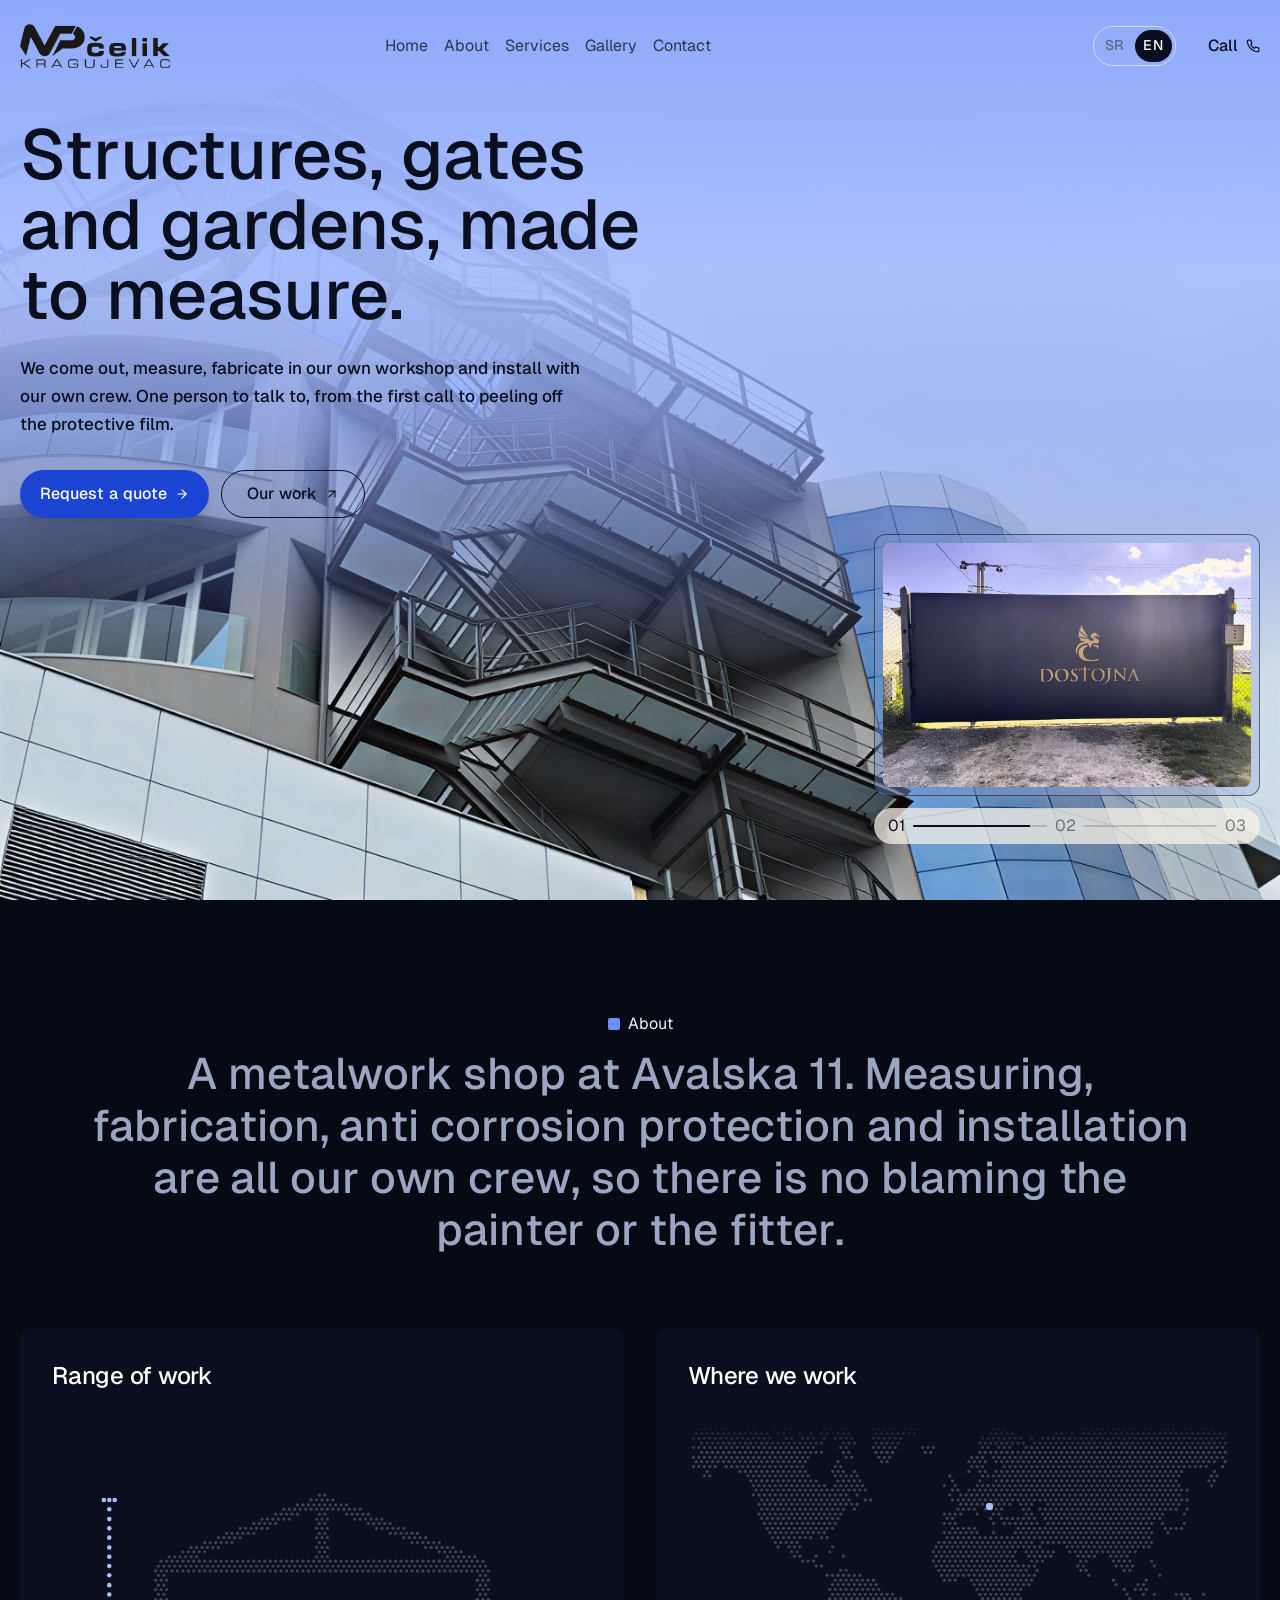
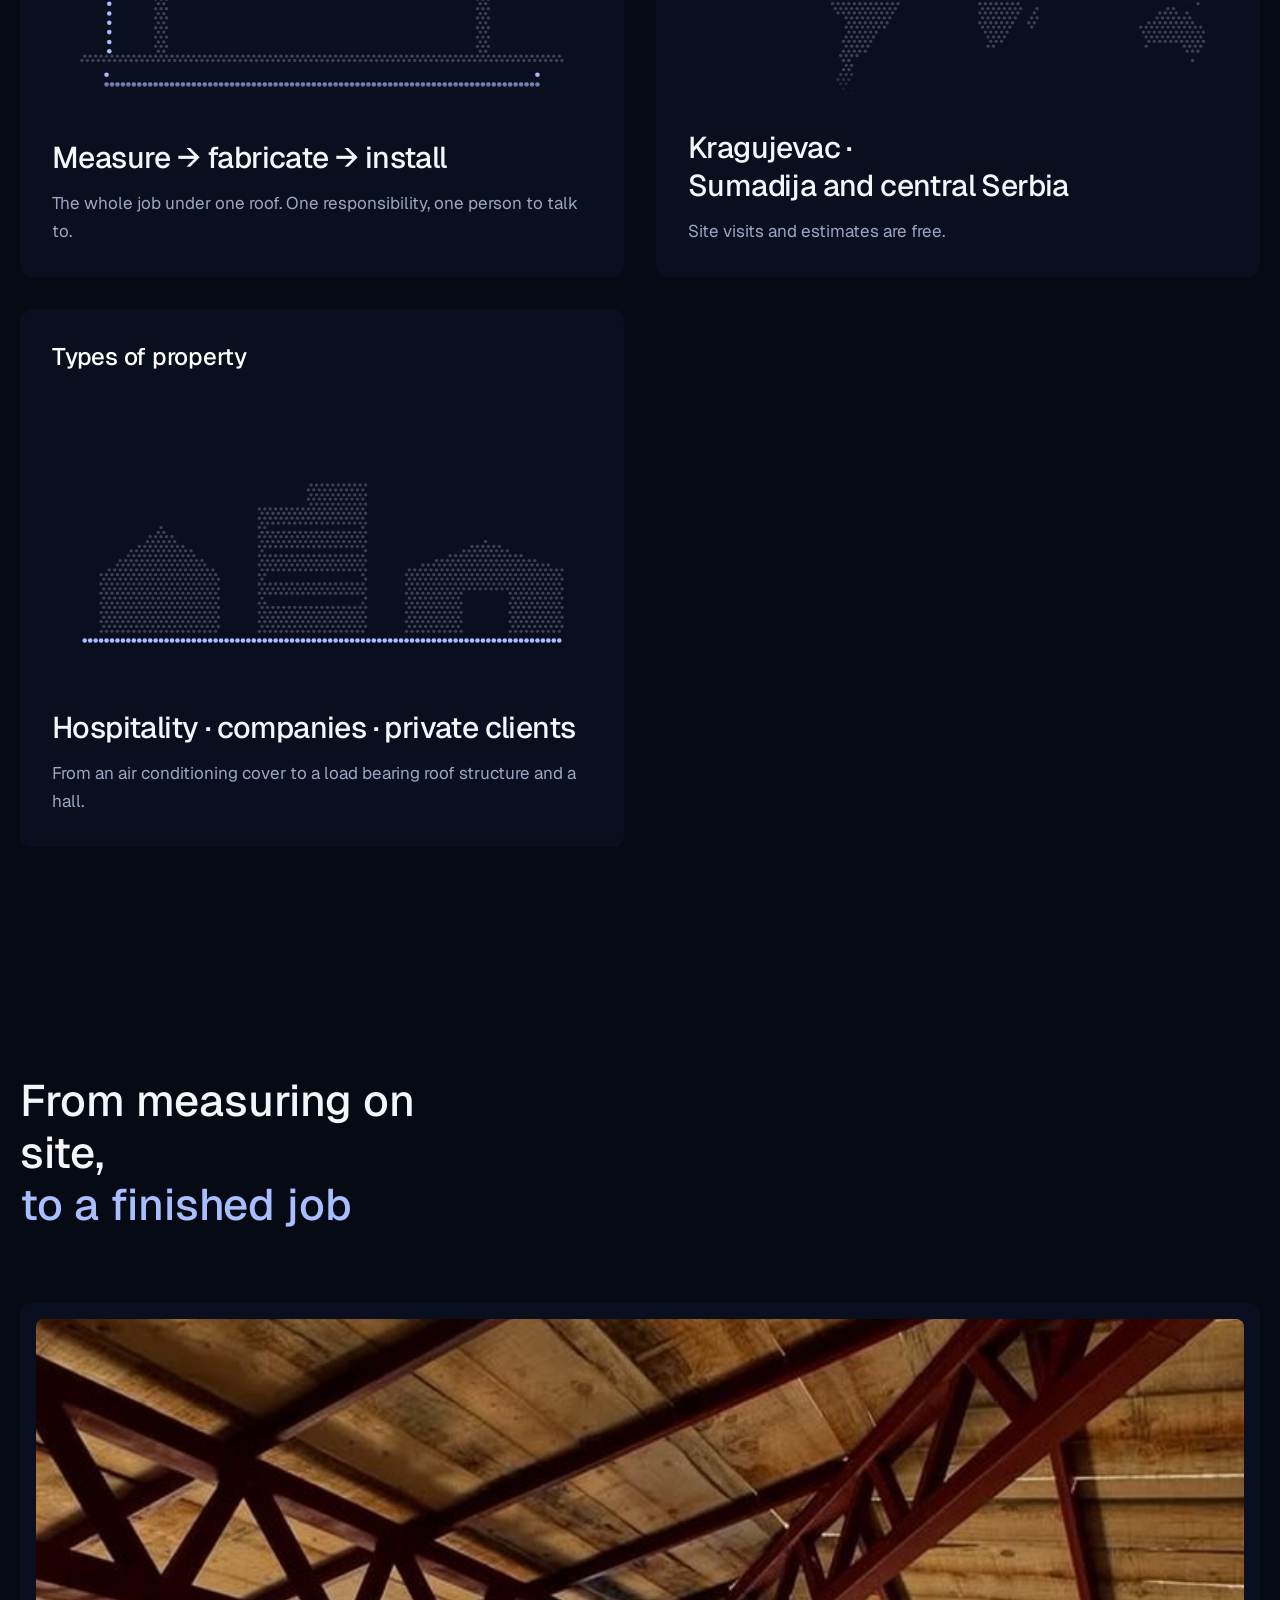
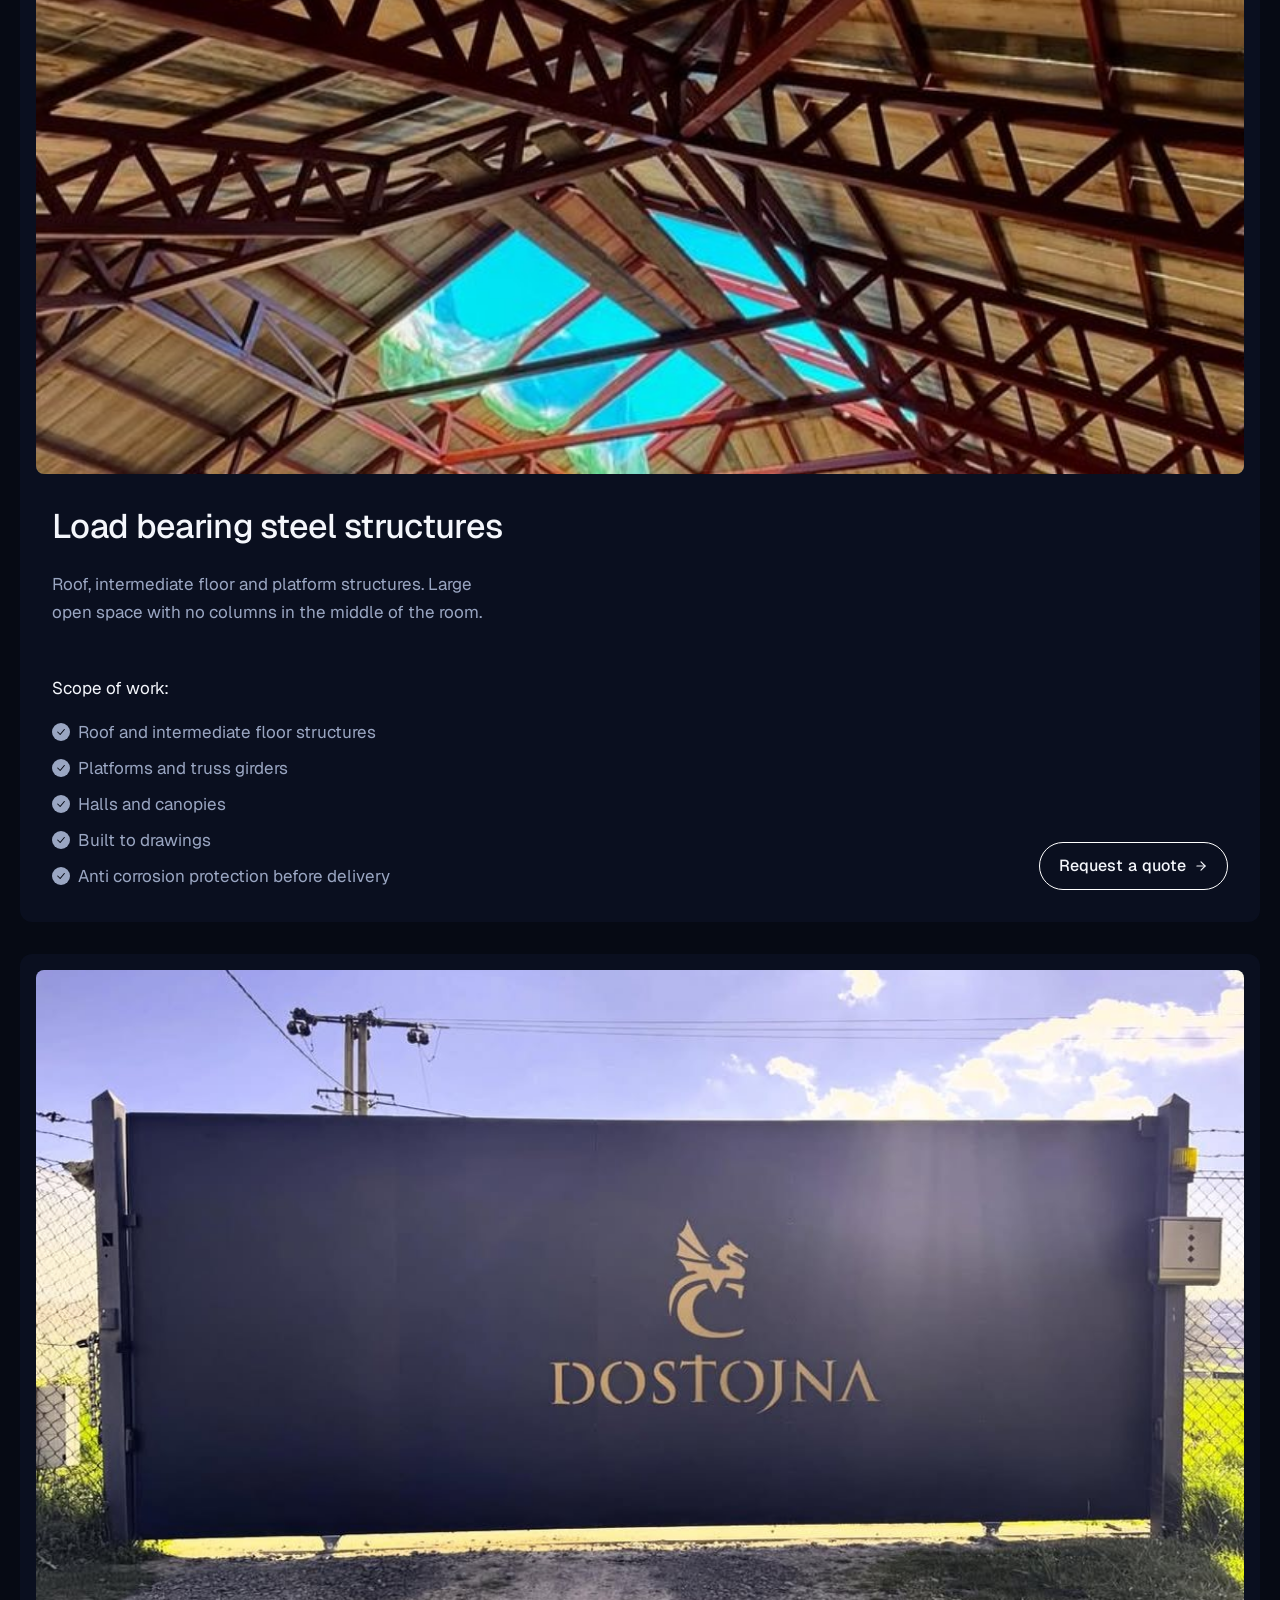
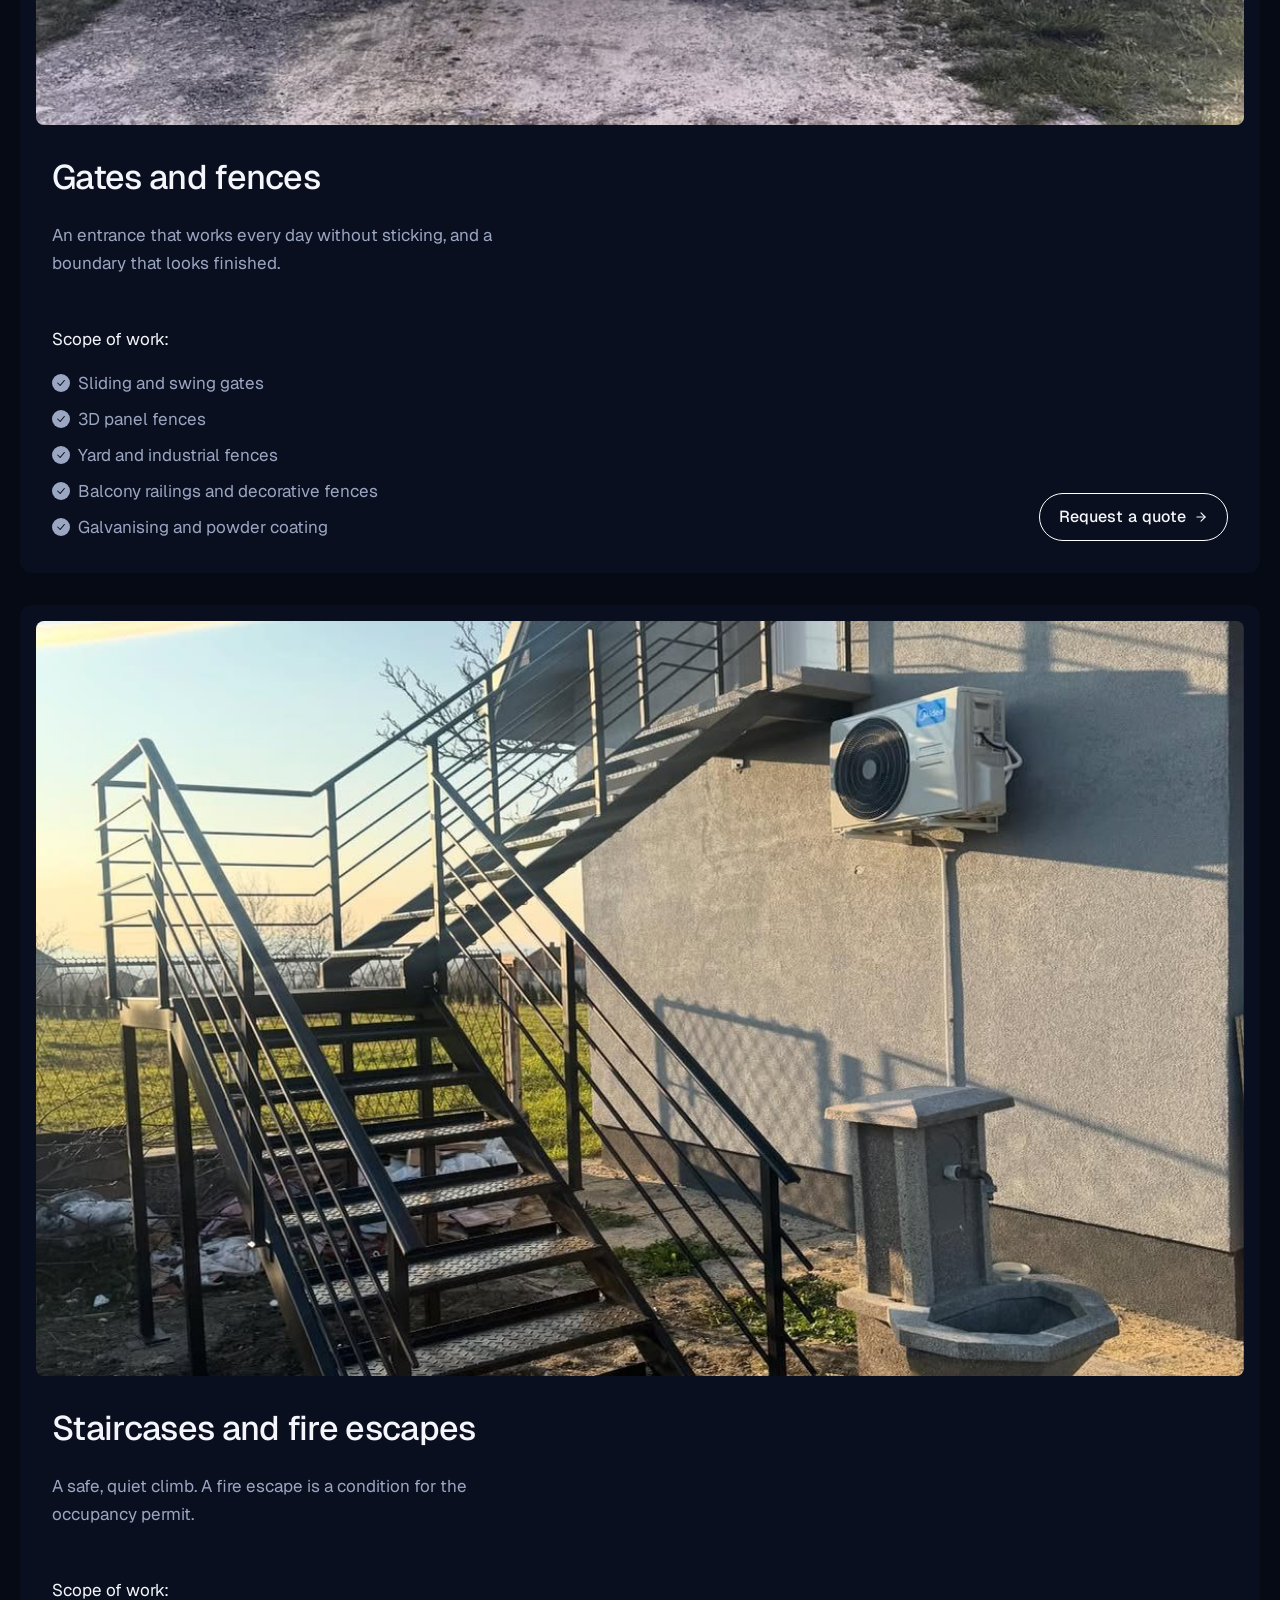
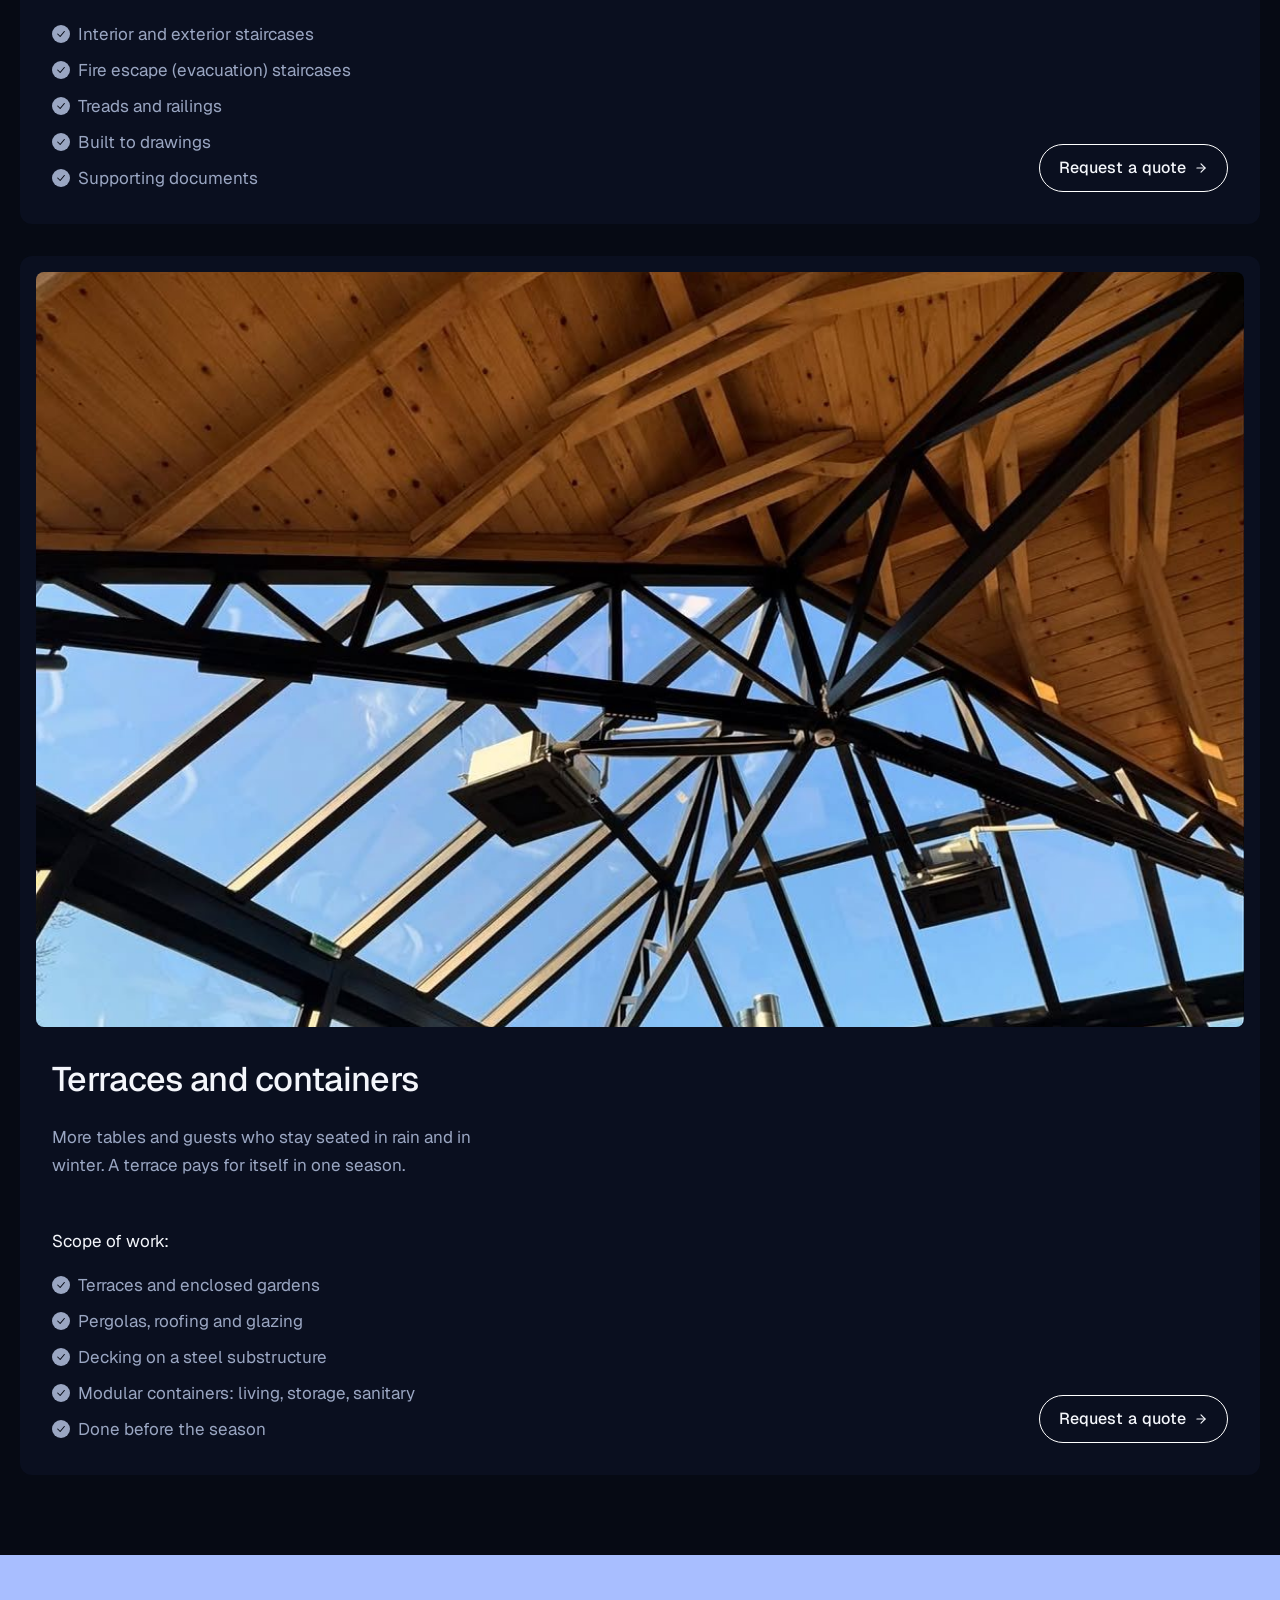
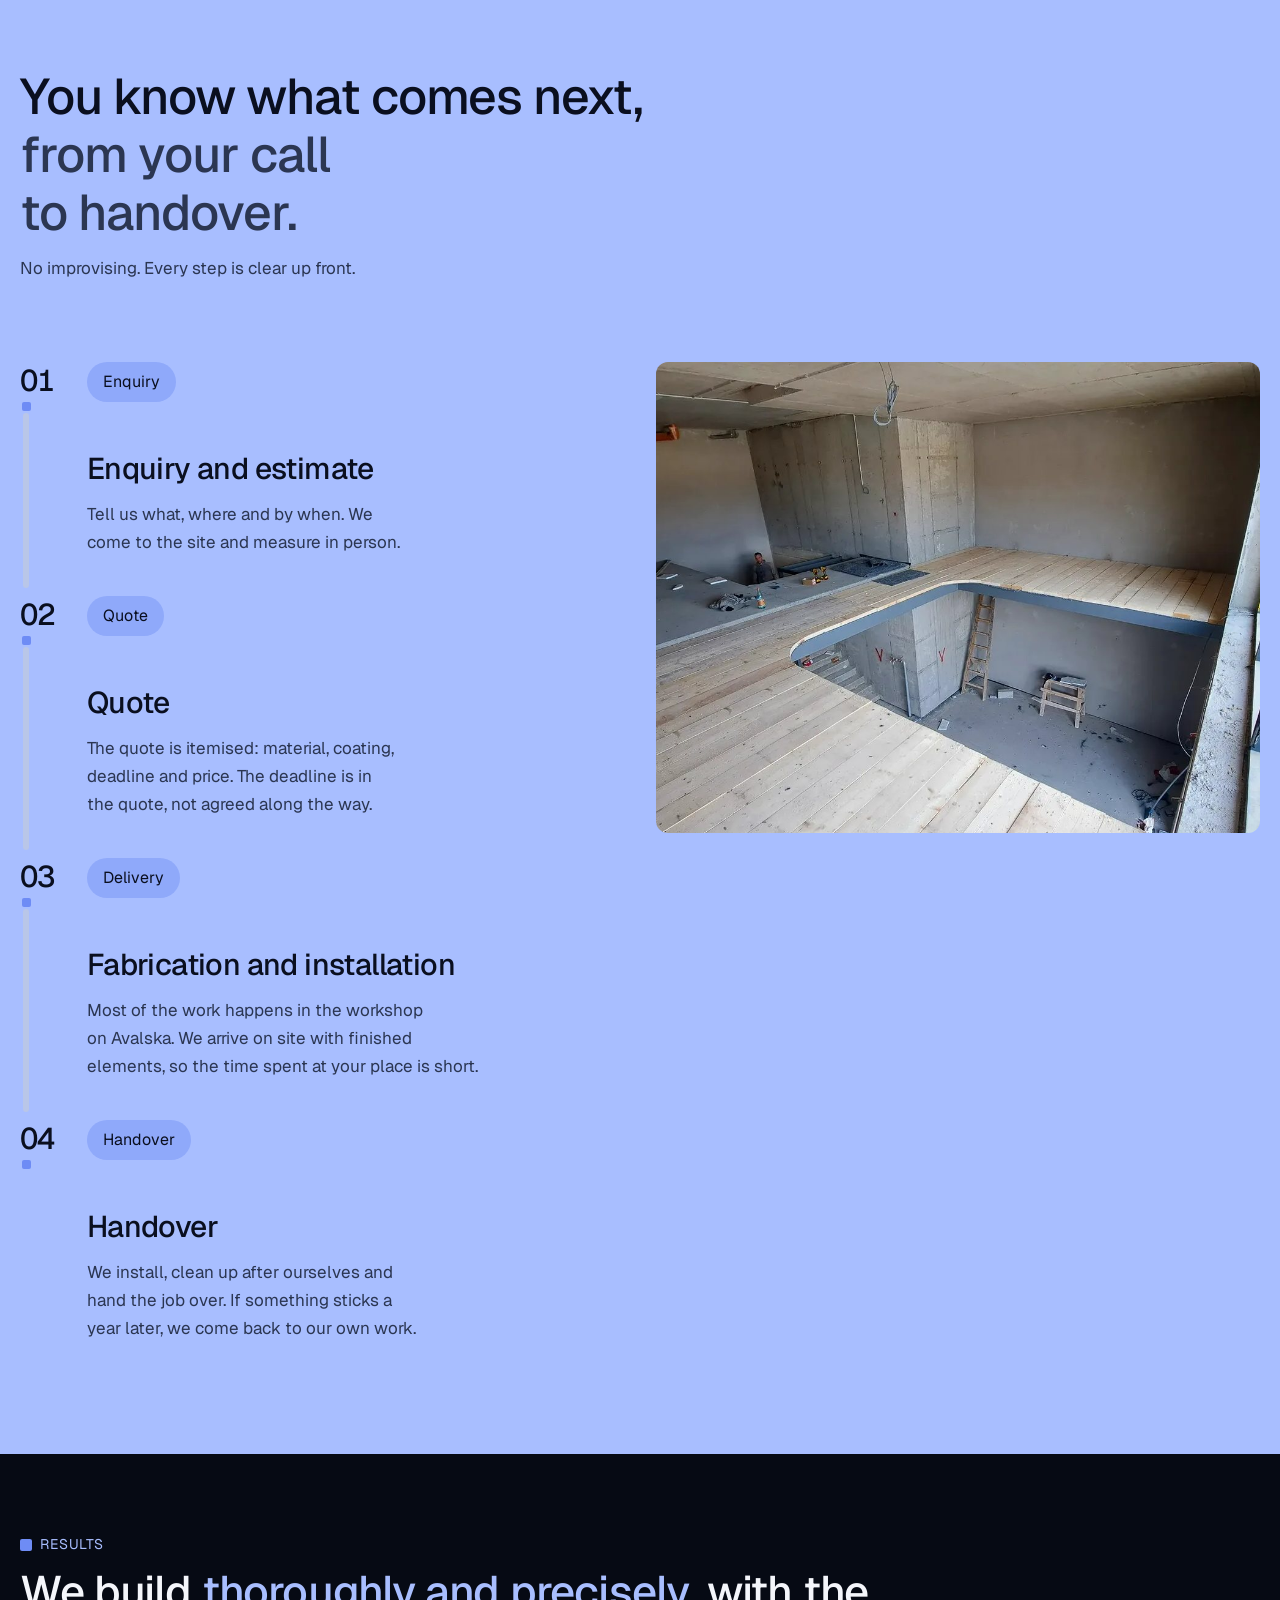
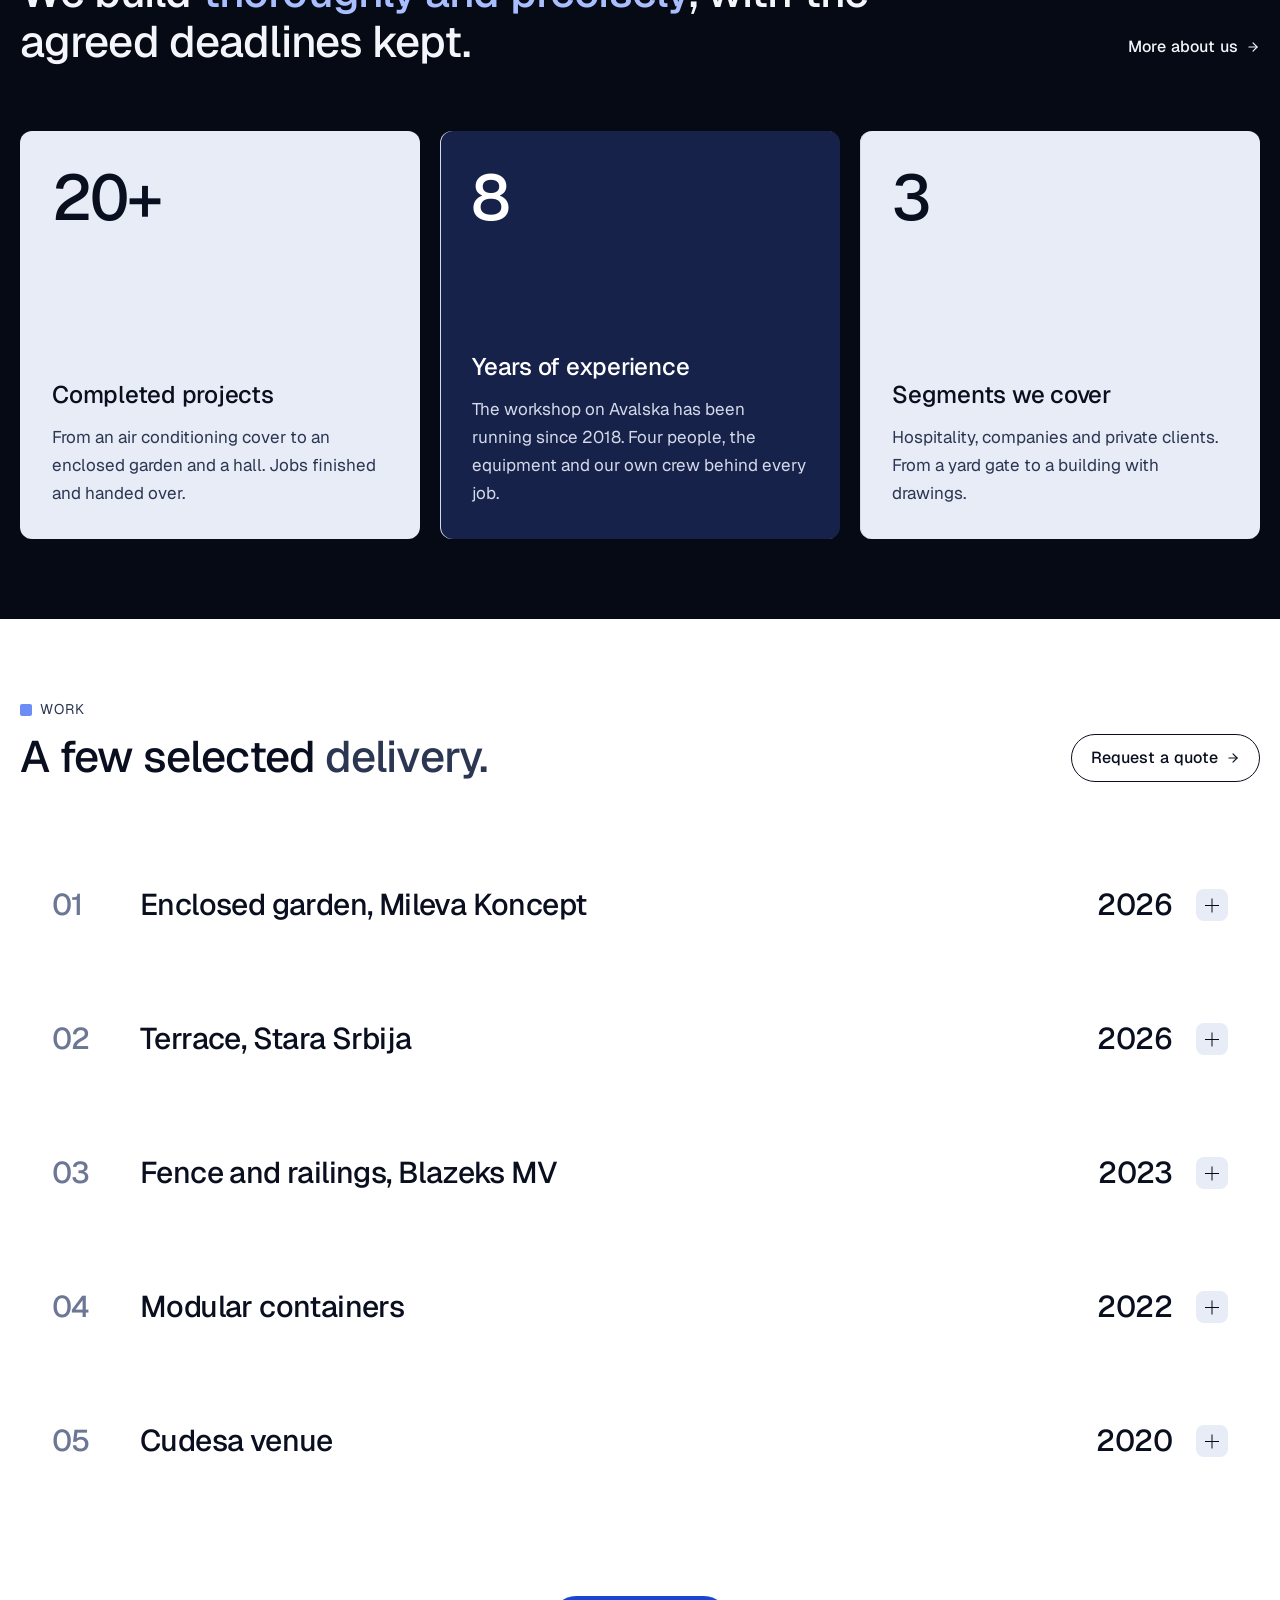
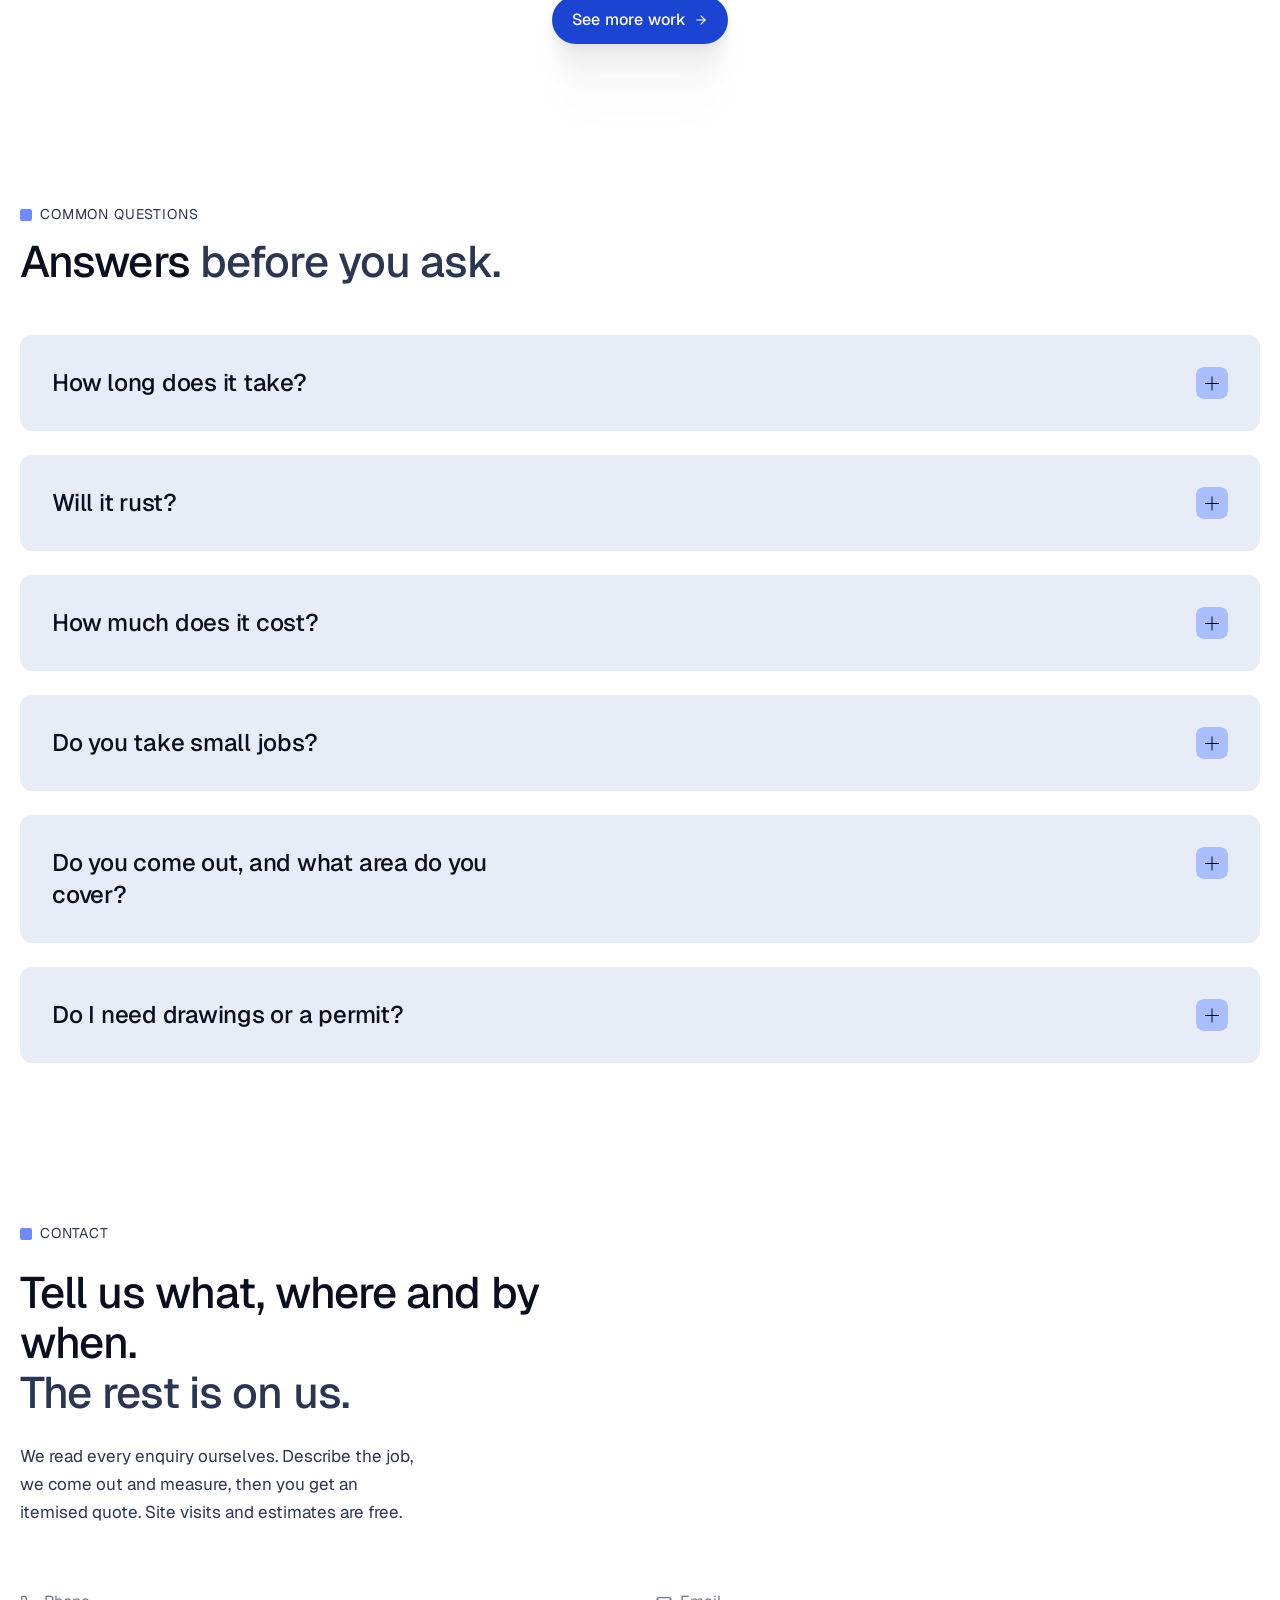
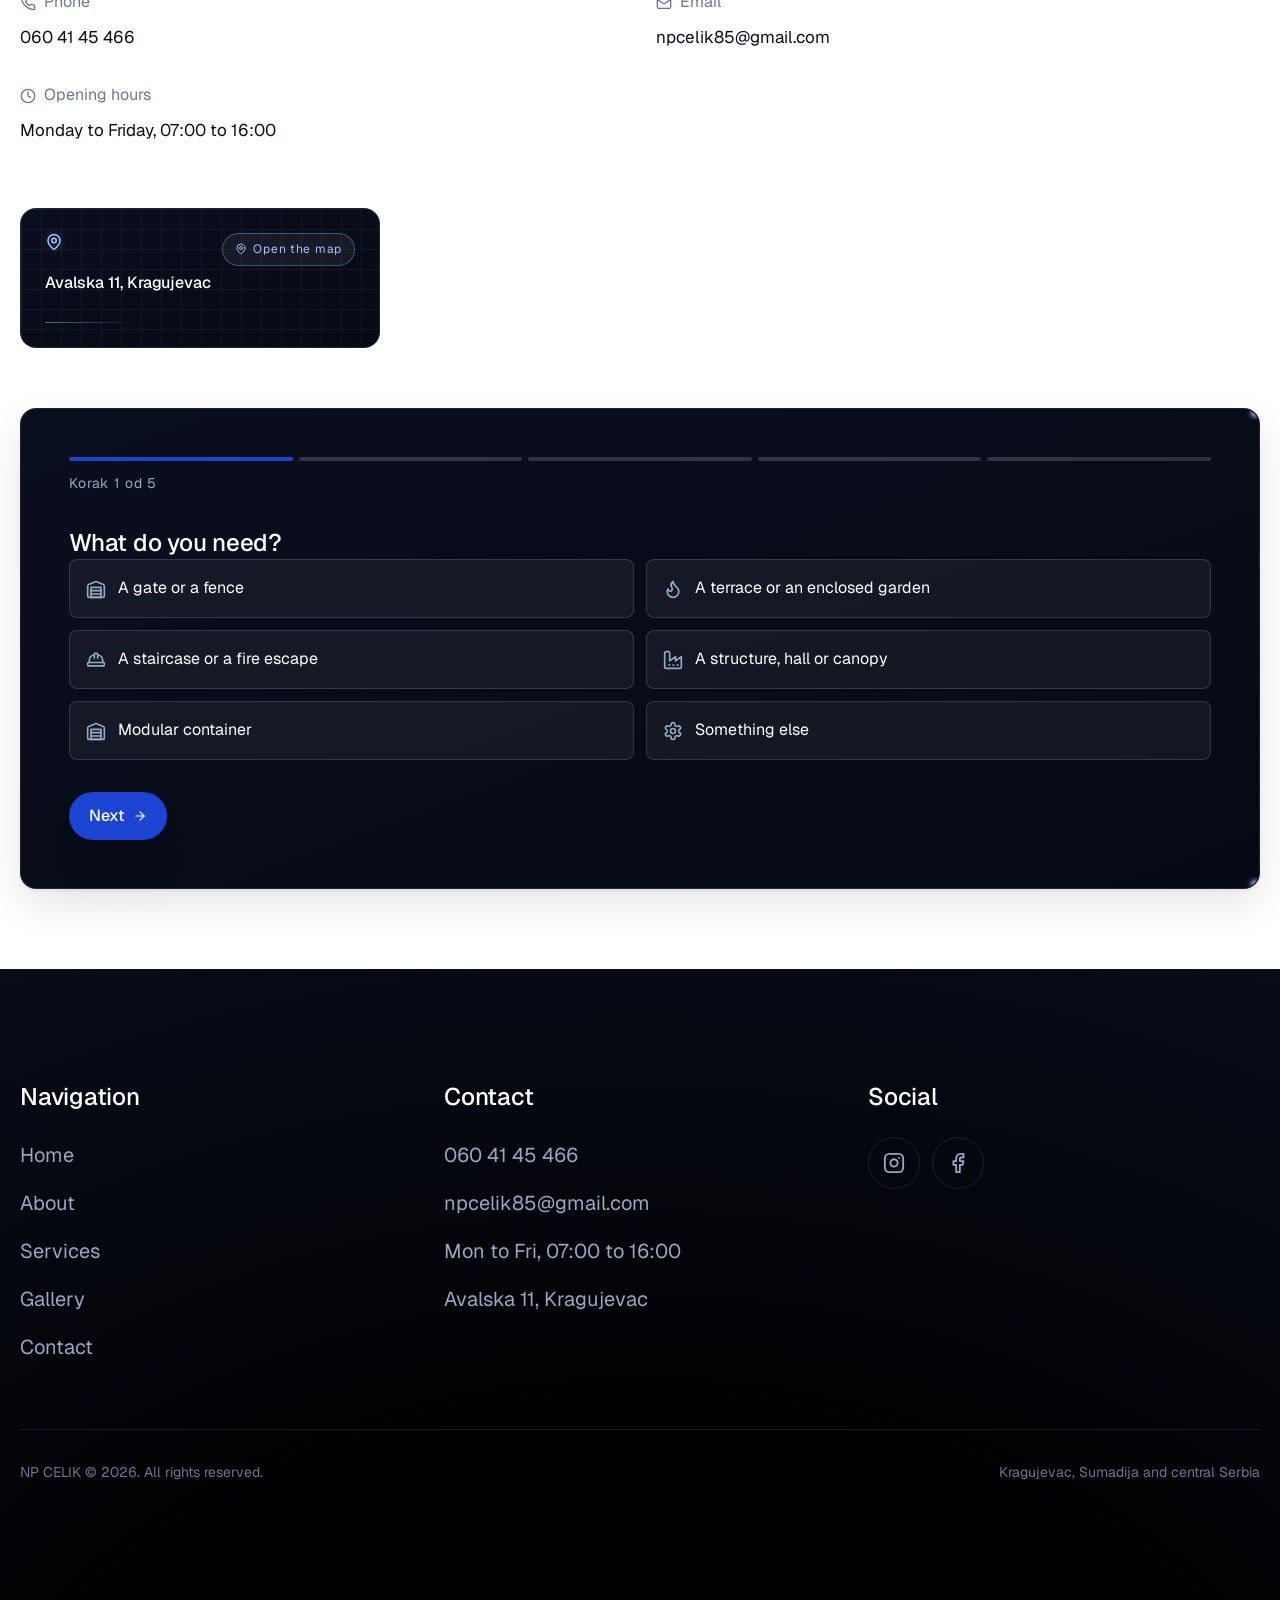
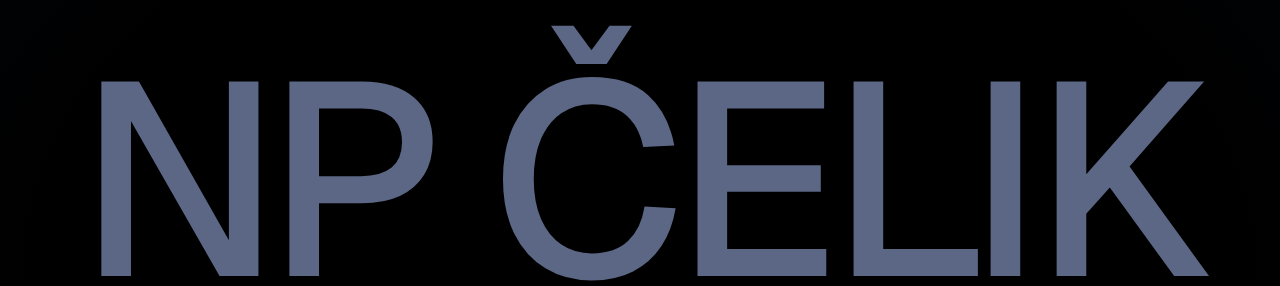
==== commit f6786719: "Wizard na pocetnoj dobio prostor, preklapanje vraceno na pocetnu, .msn na telefonu Wizard na pocetno" ====
--- a/site/index.html
+++ b/site/index.html
@@ -1697,7 +1697,10 @@
            uredno upisivala --rx i --ry.
            Zato spoljni div nosi pojavljivanje, unutrasnji nagib. Tako je i u
            izvornoj komponenti: jedan motion.div za ulazak, drugi za rotaciju. -->
-      <div class="contact__card" data-tilt data-reveal>
+      <!-- Nagib na mis (data-tilt) skinut 27.08.2026: sa wizardom unutra
+           kartica je pod misem izgledala udubljeno. Ostaje samo
+           pojavljivanje na skrol. -->
+      <div class="contact__card" data-reveal>
       <div class="glass">
 
         <div class="glass__fx" aria-hidden="true">
--- a/site/css/styles.css
+++ b/site/css/styles.css
@@ -2580,10 +2580,11 @@
        slika u kartici sa 4/3 na 16/10, sto skida oko 45px
      Izmjereno na 375x812: kartica je visoka oko 700px, pa sa 16px odozgo
      staje u ekran i vidi se cijela dok stoji zalijepljena. */
-  /* Preklapanje kartica je ugaseno na telefonu 27.08.2026, na zahtjev:
-     na malom ekranu se lijepljenje cita kao zaglavljen skrol, a ne kao
-     efekat. Kartice idu obicno, jedna ispod druge. */
-  .svc { position: static; top: auto; flex-direction: column; gap: var(--space-6); padding: var(--space-4); }
+  /* Preklapanje na telefonu ostaje na pocetnoj, a gasi se SAMO na stranici
+     Usluge (.svcs--lista): tamo je sest kartica jedna preko druge i citalo
+     se kao zaglavljen skrol. Na pocetnoj su cetiri i efekat radi. */
+  .svc { position: sticky; top: 16px; flex-direction: column; gap: var(--space-6); padding: var(--space-4); }
+  .svcs--lista .svc { position: static; top: auto; }
   .svc__media { flex: none; width: 100%; min-height: 0; aspect-ratio: 16 / 10; align-self: auto; }
   .svc__content { flex: none; width: 100%; min-height: 0; gap: var(--space-8); padding: 0 var(--space-4) var(--space-4); }
   .svc__title { font-size: 34px; line-height: 40px; }
--- a/site/css/stranice.css
+++ b/site/css/stranice.css
@@ -355,10 +355,14 @@
   --stone-600: var(--stone-500);
   --stone-300: rgba(255, 255, 255, 0.16);
   --color-focus: var(--sand-300);
-  padding: 0;
+  /* Okvir i radius dolaze od same staklene kartice, ali razmak mora ostati
+     isti kao na Kontaktu, inace traka napretka i koraci sjede na ivici. */
+  padding: var(--space-8);
   border: 0;
   background: none;
 }
+
+@media (max-width: 809.98px) { .contact__card .wizard { padding: var(--space-5); } }
 
 .contact__card .wopt:hover { border-color: rgba(255, 255, 255, 0.4); }
 .contact__card .wopt.is-picked { border-color: var(--sand-300); }
@@ -1411,21 +1415,28 @@
   .cval__rule { height: 133px; }
 
   /* Sekcija zadrzava lijepljenje i na uzem ekranu, kao na Konstri: pozadina
-     se zamucuje, kartice se smjenjuju preko nje. Mijenja se samo oblik
-     kartice, po Konstrinim mjerama za telefon: kolona, 320 sirine,
-     padding 20, slika preko pune sirine visine 243. */
-  .msn__stage { height: 78svh; min-height: 520px; max-height: none; }
+     se zamucuje, kartice se smjenjuju preko nje.
+
+     Scena ide na punu visinu ekrana, a kartica se skracuje toliko da oko
+     nje ostane vazduha. Prva verzija je imala scenu od 78svh i karticu od
+     657px, dakle tacno koliko i scena, pa je kartica dodirivala i gornju i
+     donju ivicu sekcije i djelovala kao da je odsjecena.
+
+     Konstra na telefonu drzi pozadinu na 784px, karticu oko 600 i ostavlja
+     razmak sa obje strane; ovdje je isti odnos, samo vezan za visinu
+     ekrana umjesto za fiksan broj. */
+  .msn__stage { height: 100svh; min-height: 540px; max-height: none; }
   .msn__card {
     flex-direction: column;
     align-items: flex-start;
-    gap: var(--space-5);
-    width: min(320px, calc(100% - 32px));
+    gap: var(--space-4);
+    width: min(340px, calc(100% - 32px));
     padding: 20px;
   }
-  .msn__media { width: 100%; height: 243px; }
-  .msn__title { font-size: var(--text-3xl); line-height: var(--leading-h4); }
-  .msn__body { gap: var(--space-4); }
-  .msn__body p { font-size: var(--text-lg); }
+  .msn__media { width: 100%; height: 190px; }
+  .msn__title { font-size: var(--text-2xl); line-height: var(--leading-h5); }
+  .msn__body { gap: var(--space-3); }
+  .msn__body p { font-size: var(--text-base); line-height: 24px; }
   .msn__rail { height: 1100px; }
 
   /* Put: slika ide iznad koraka i prestaje da se lijepi. */
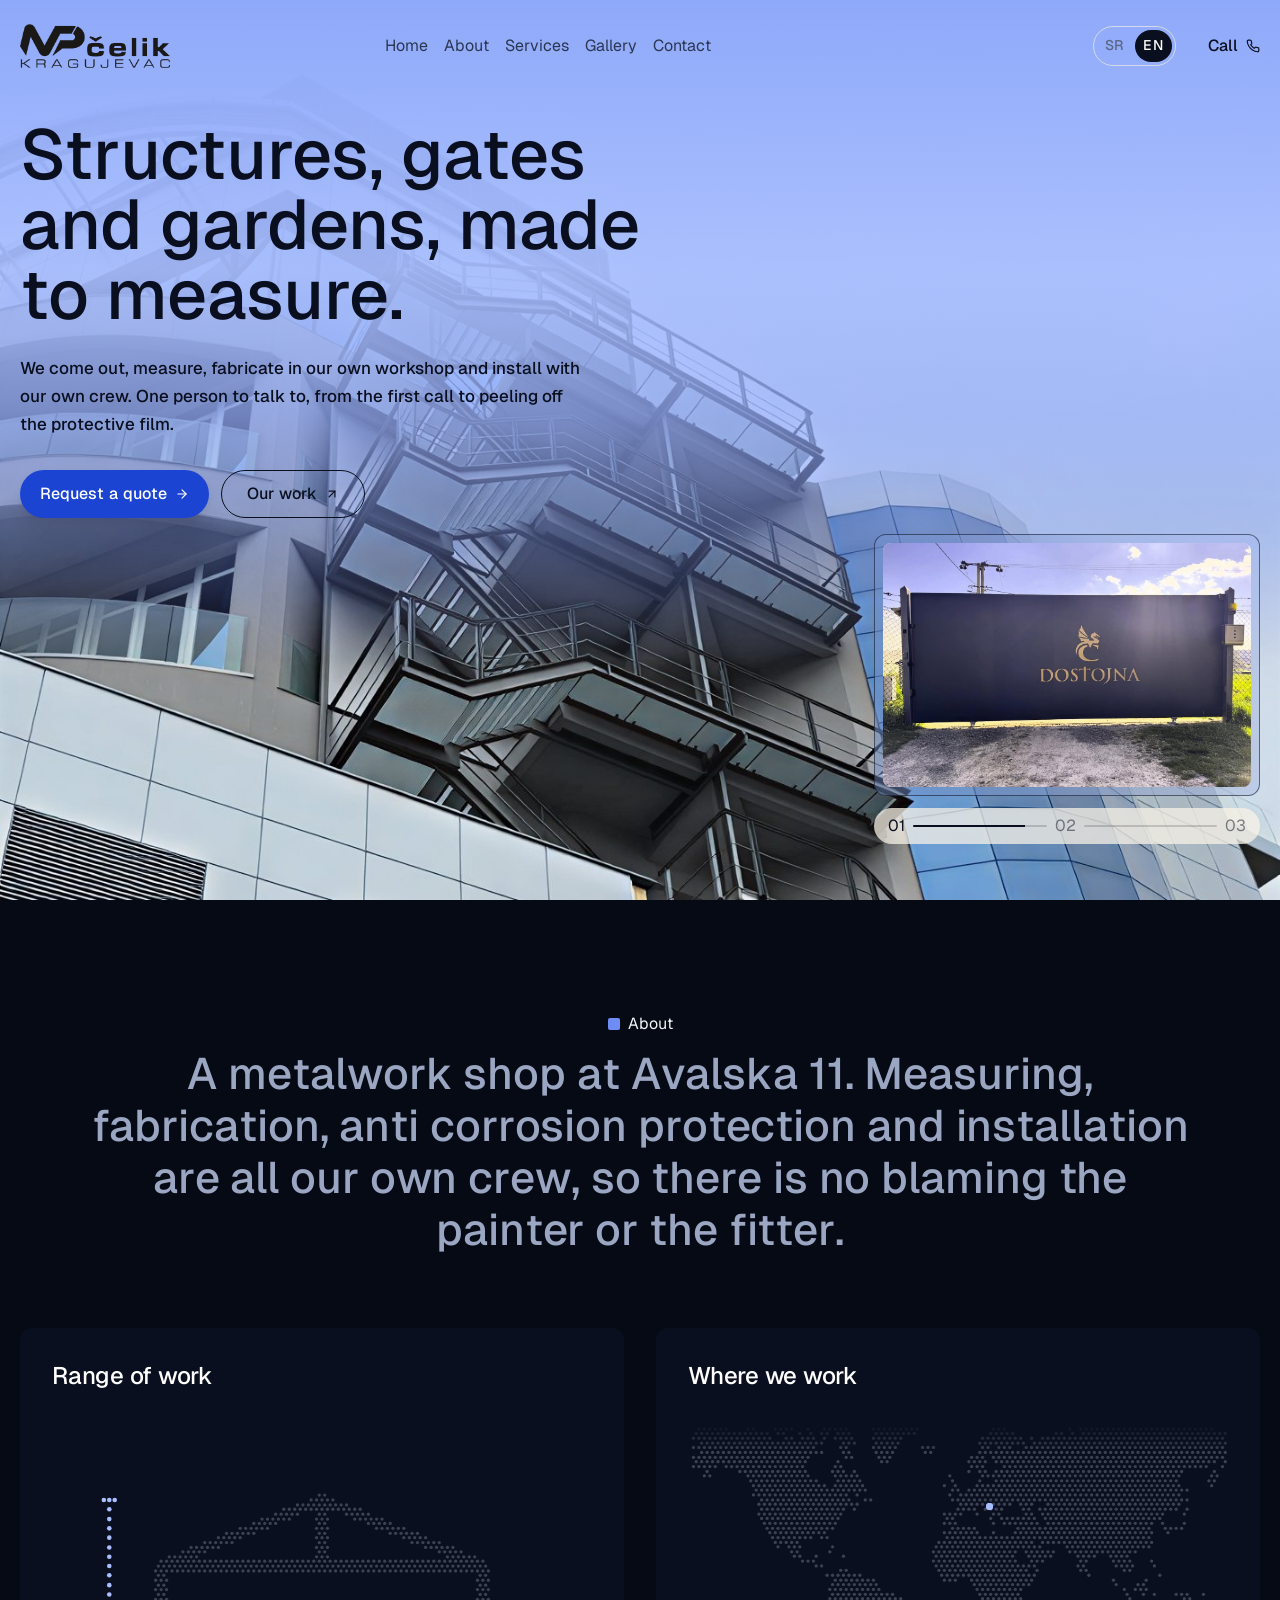
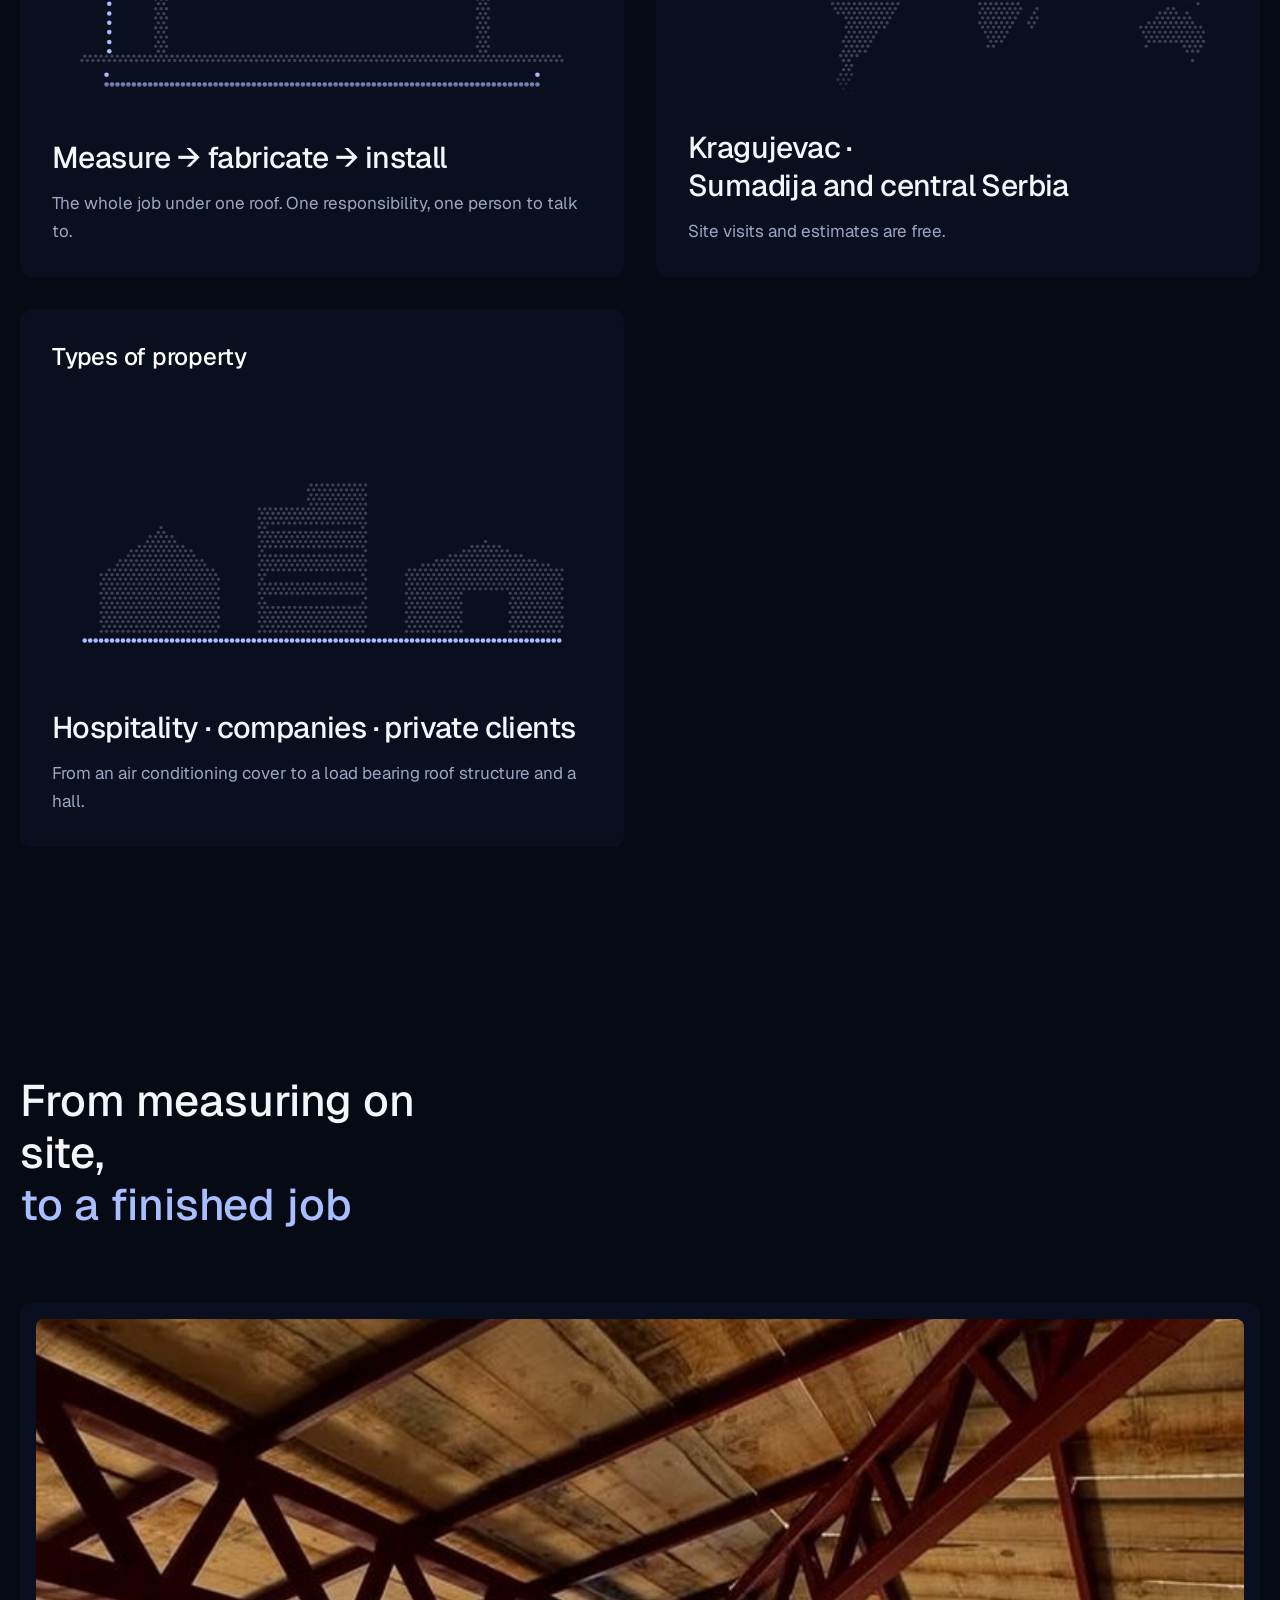
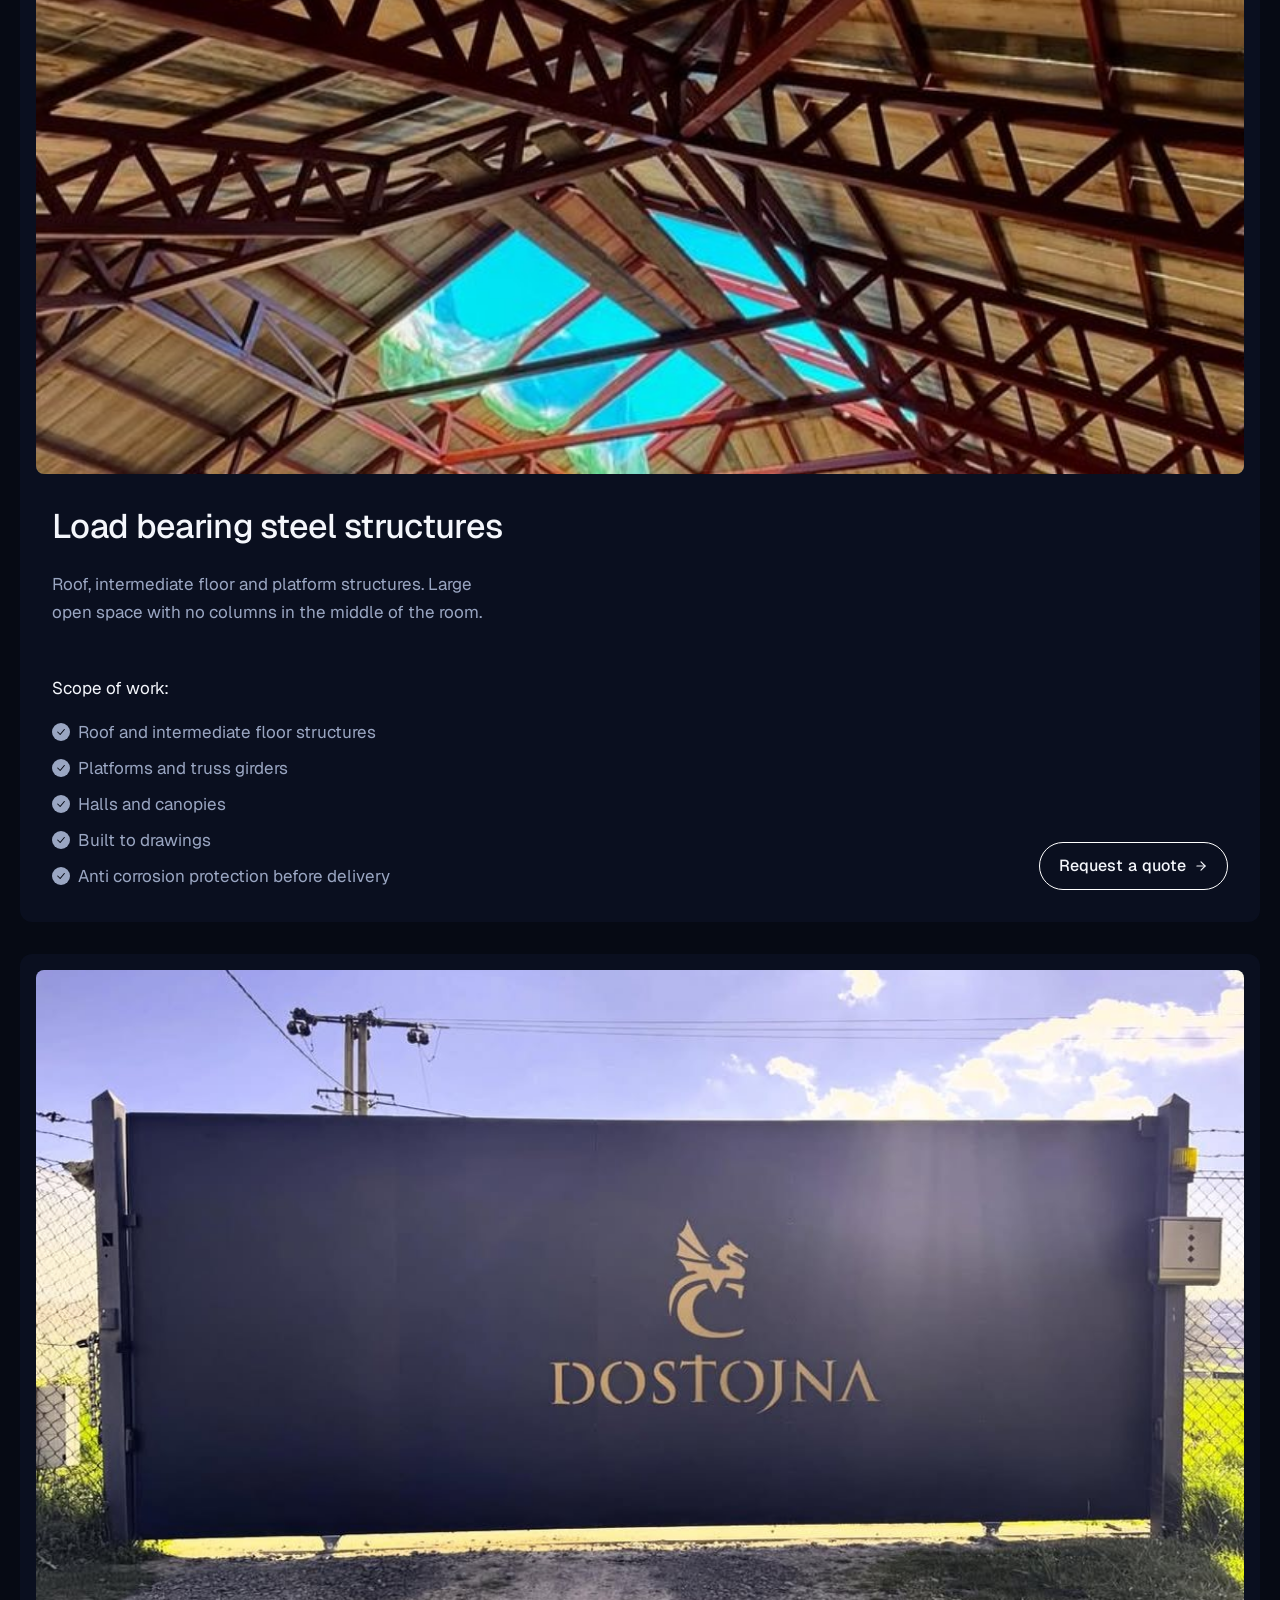
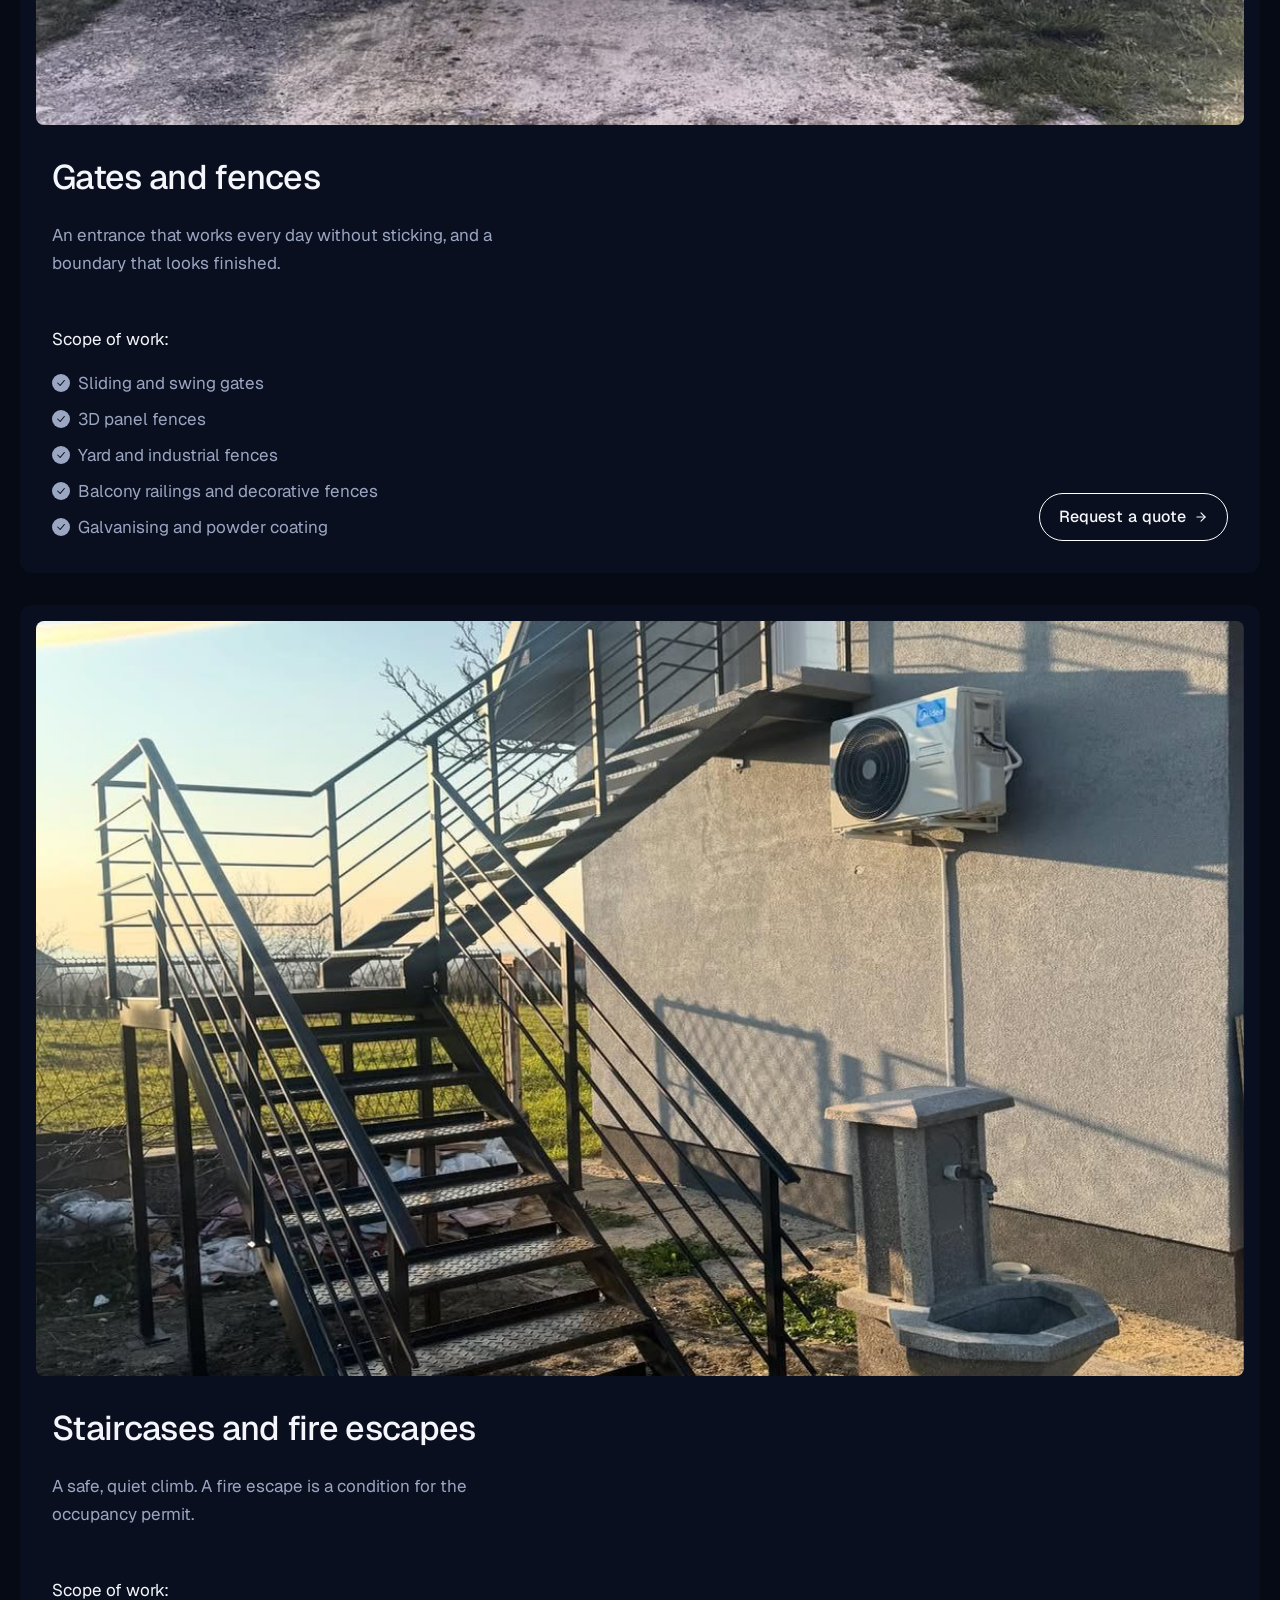
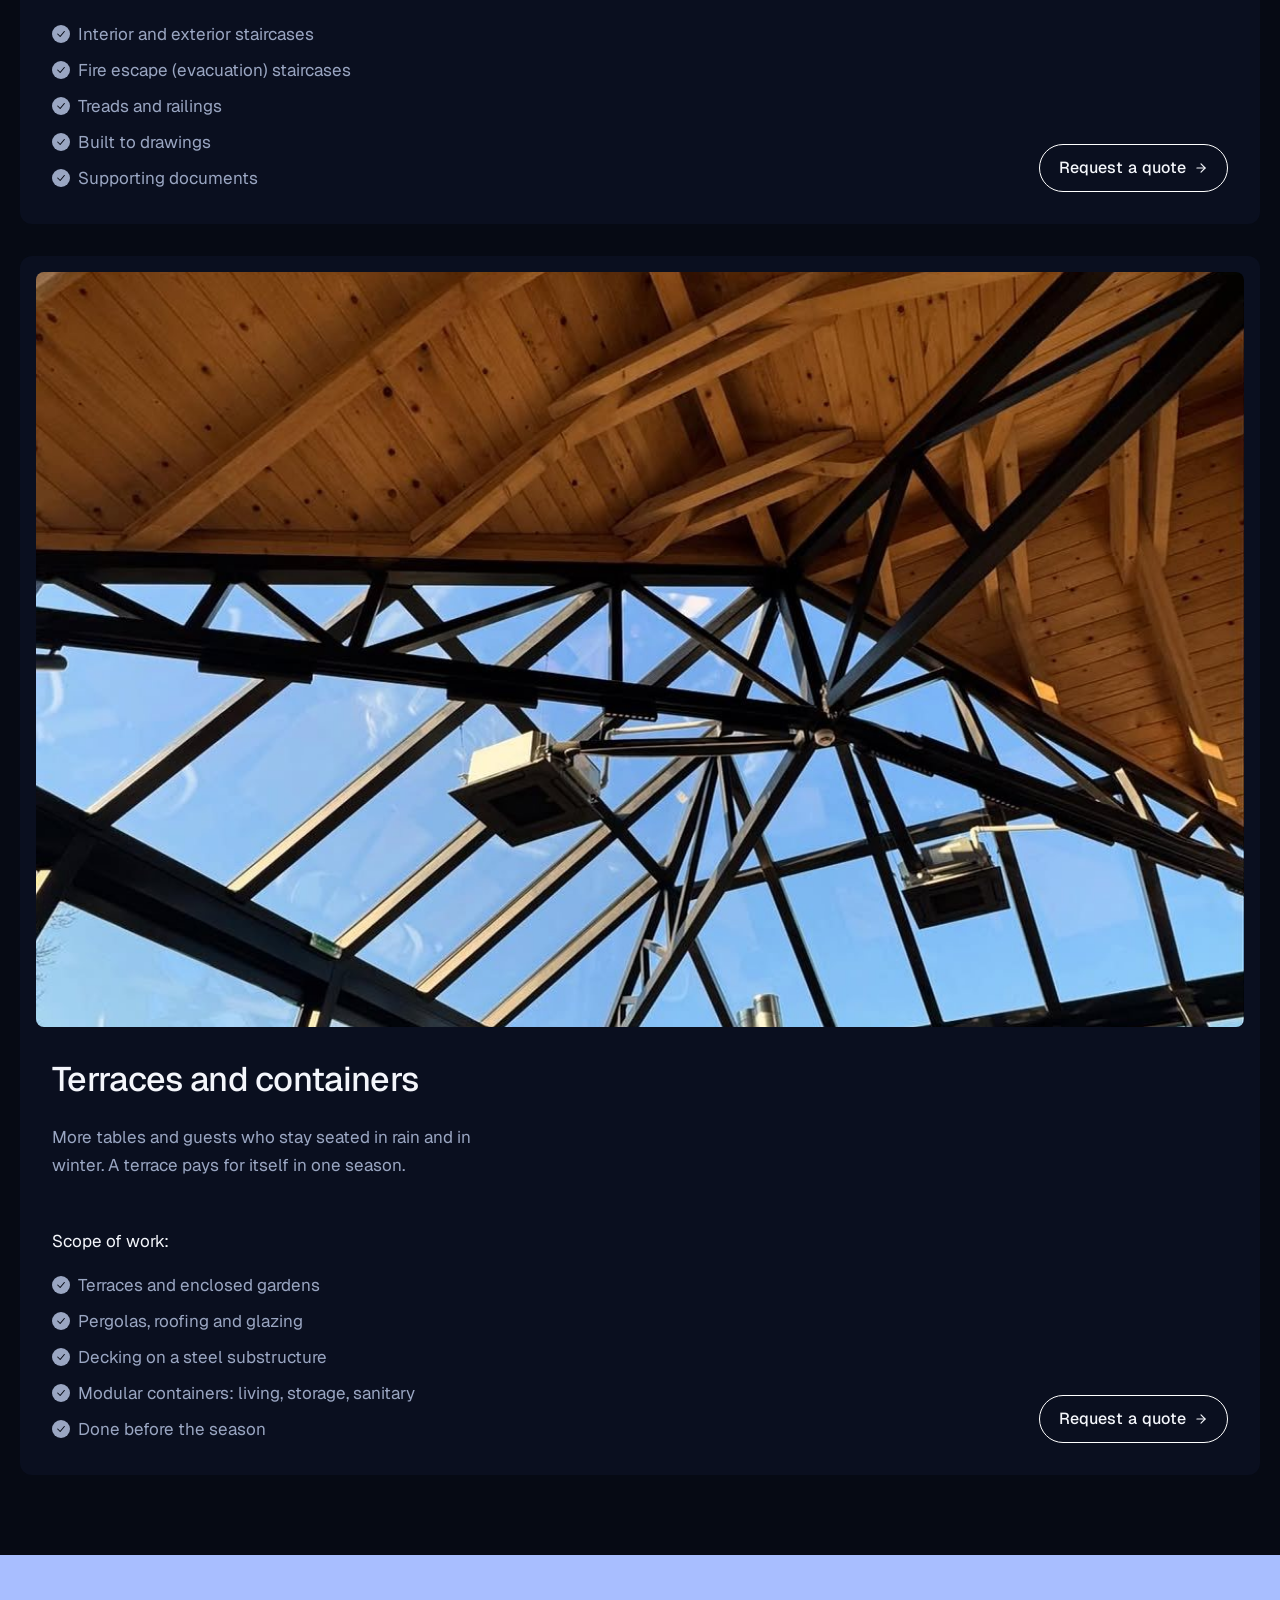
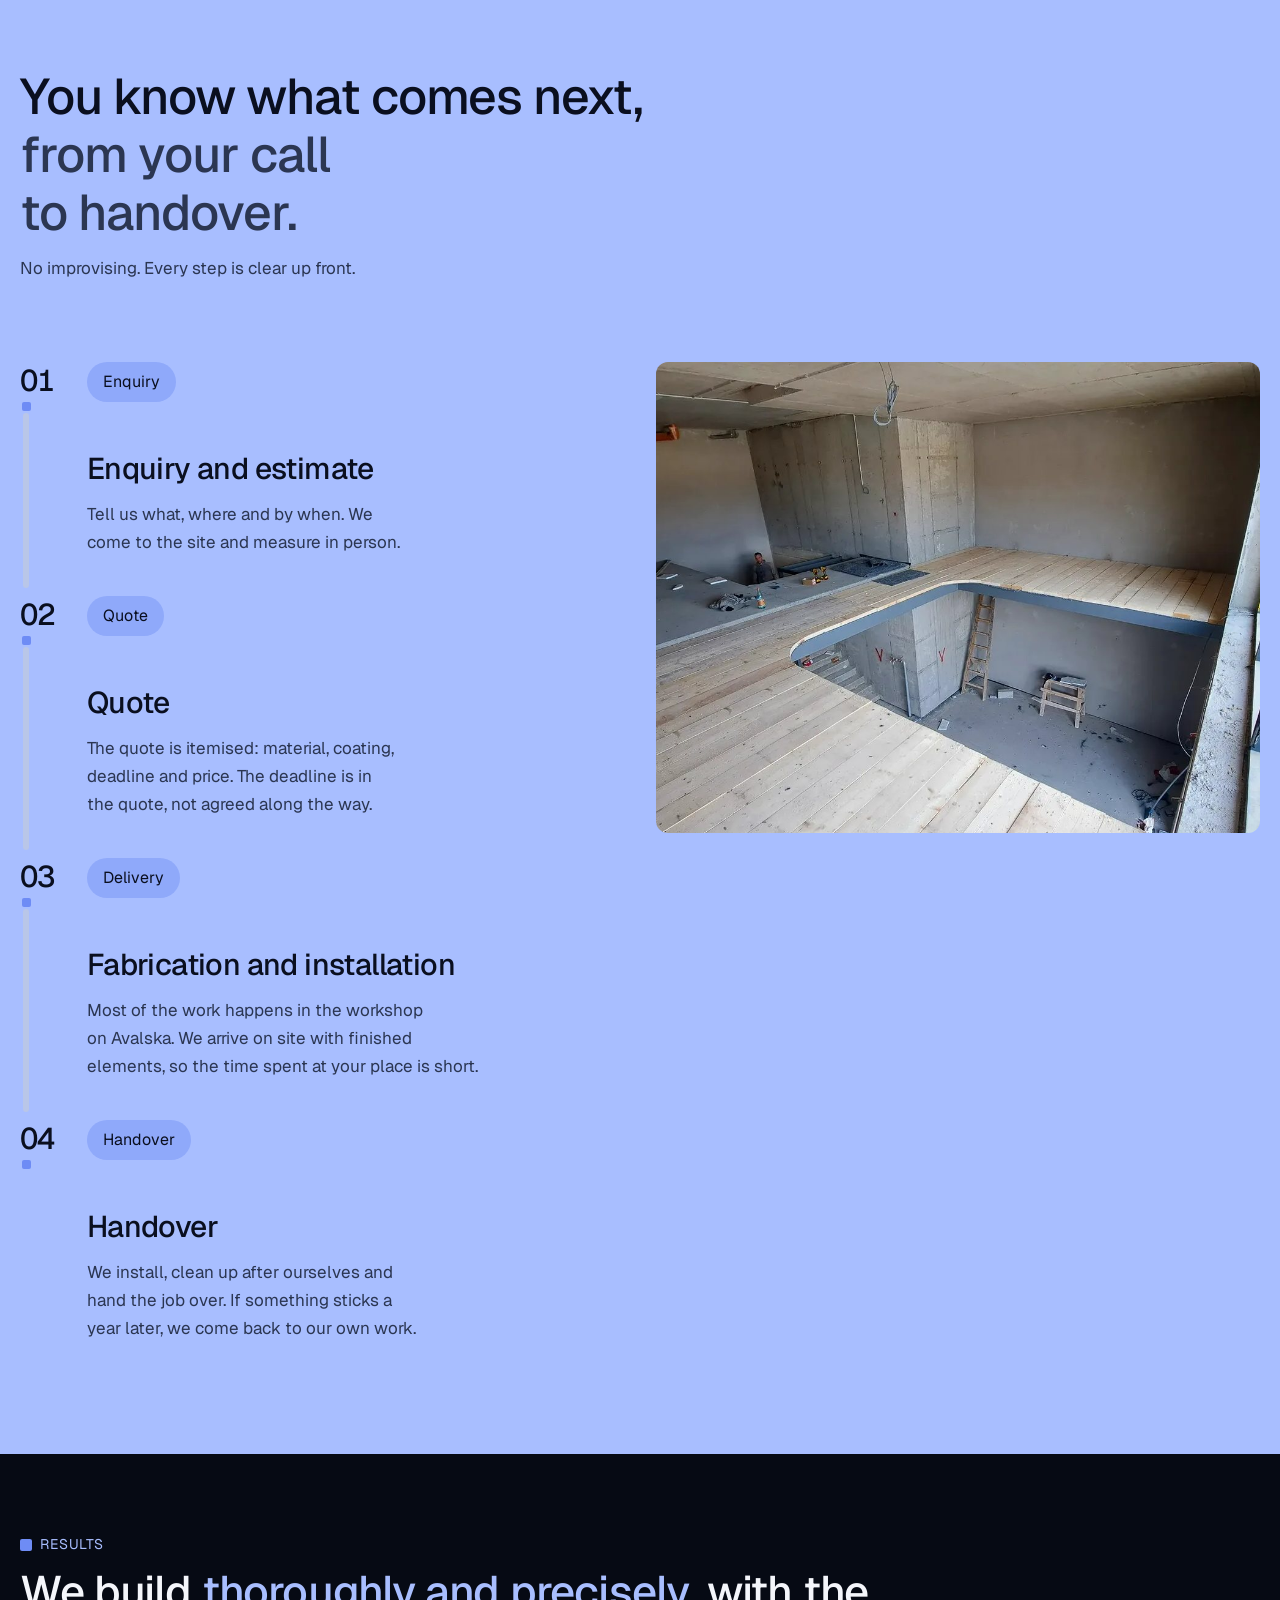
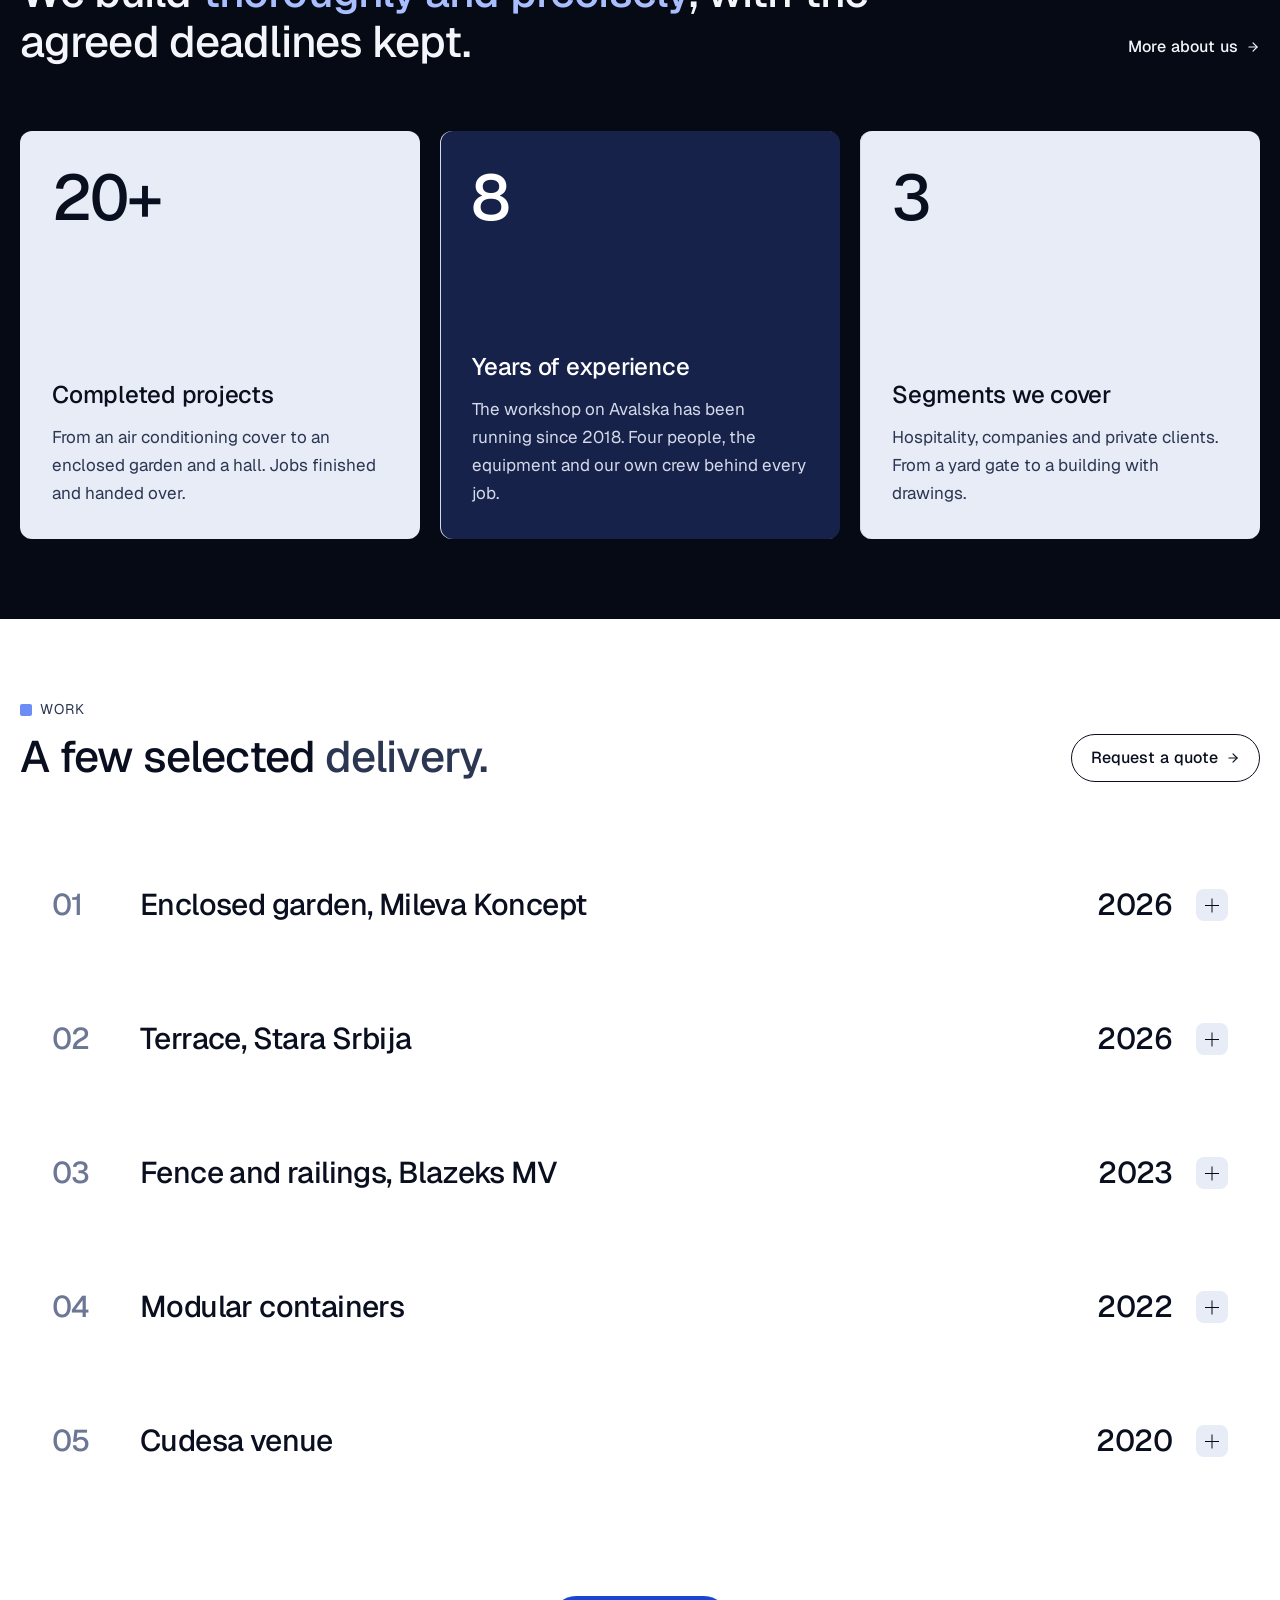
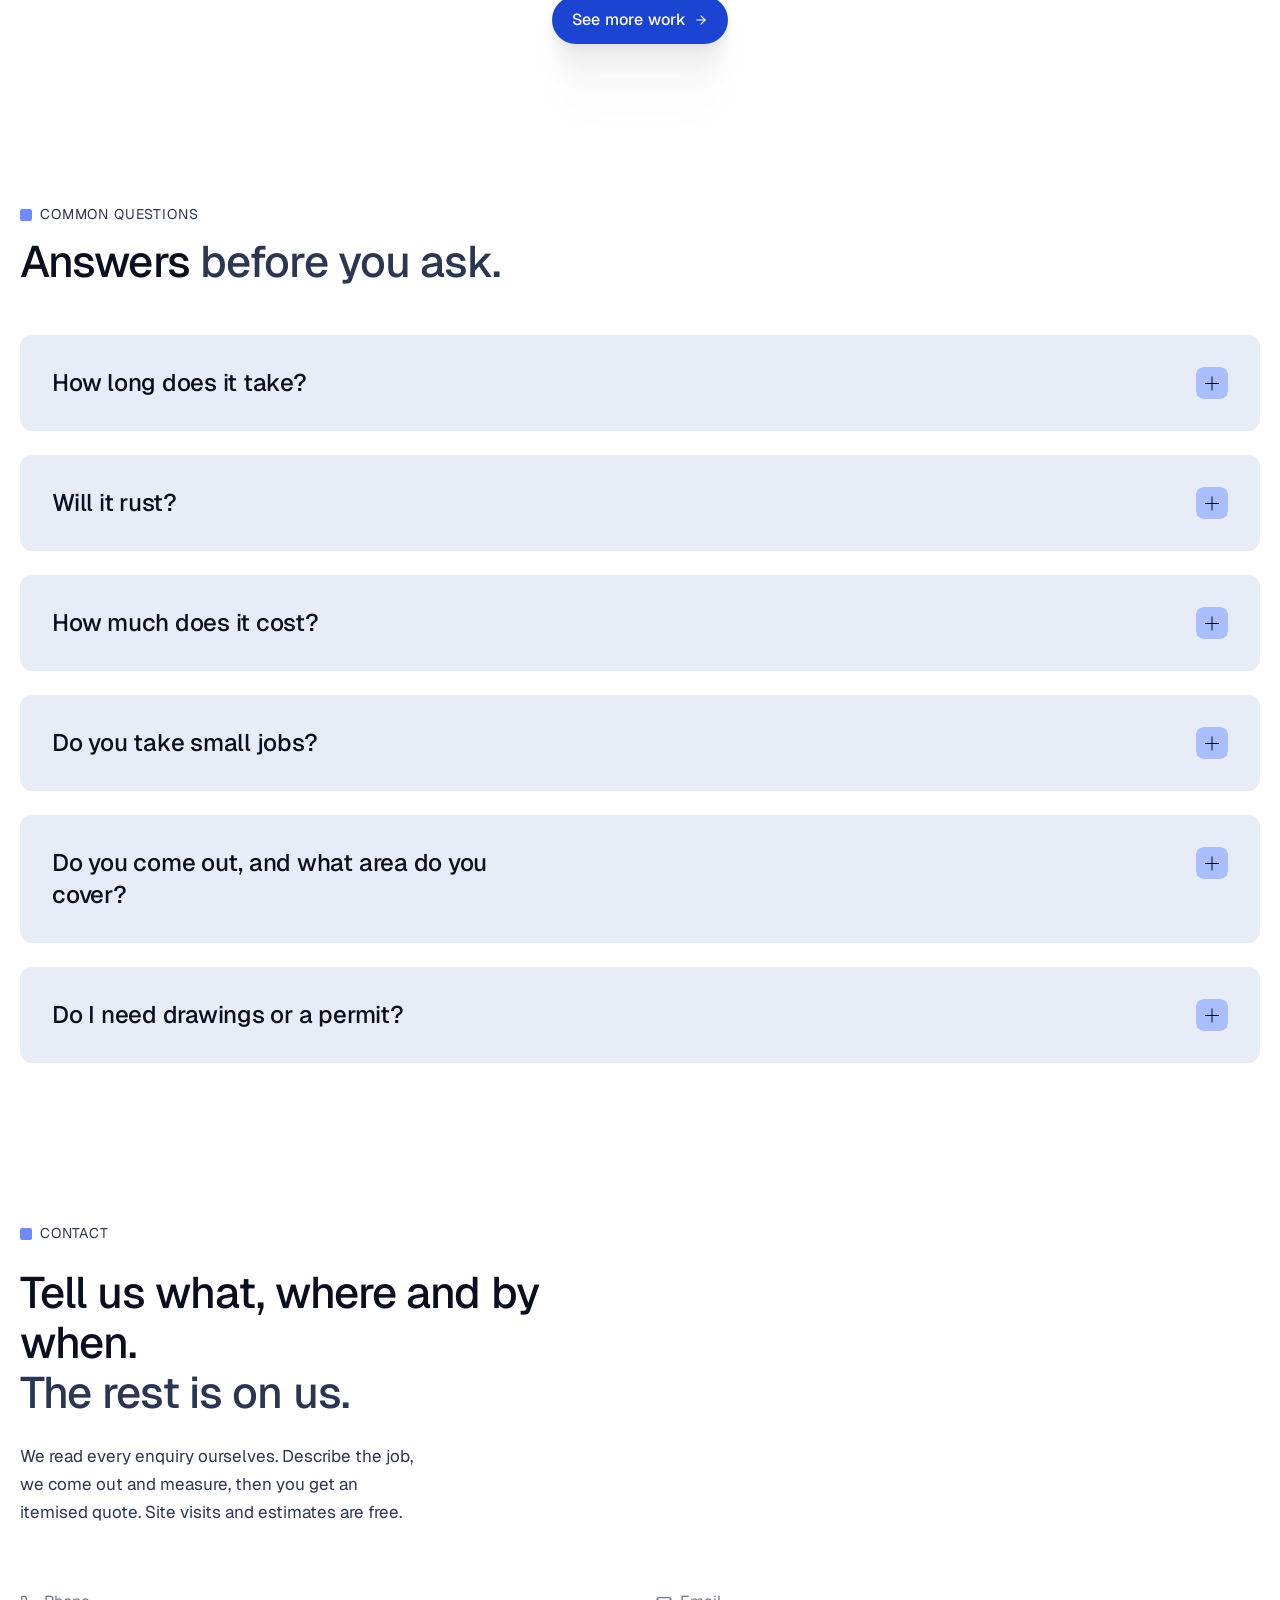
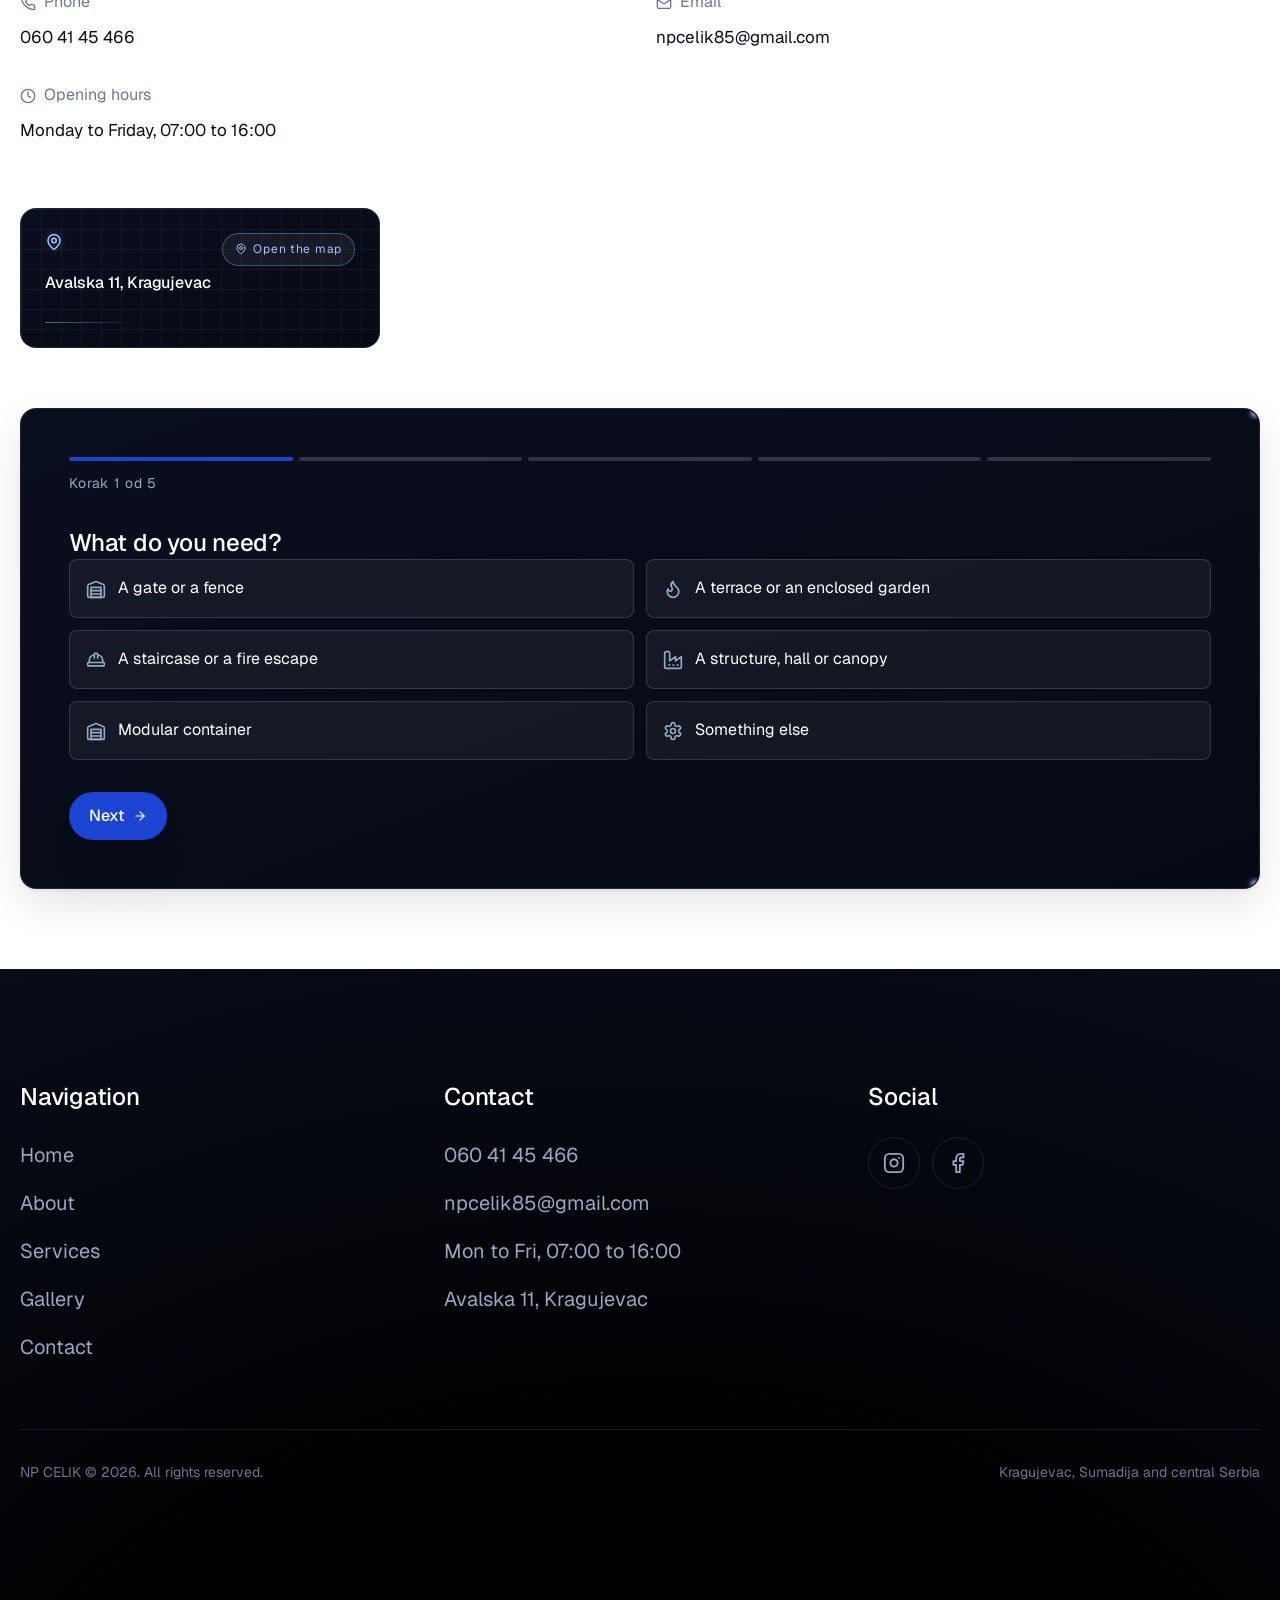
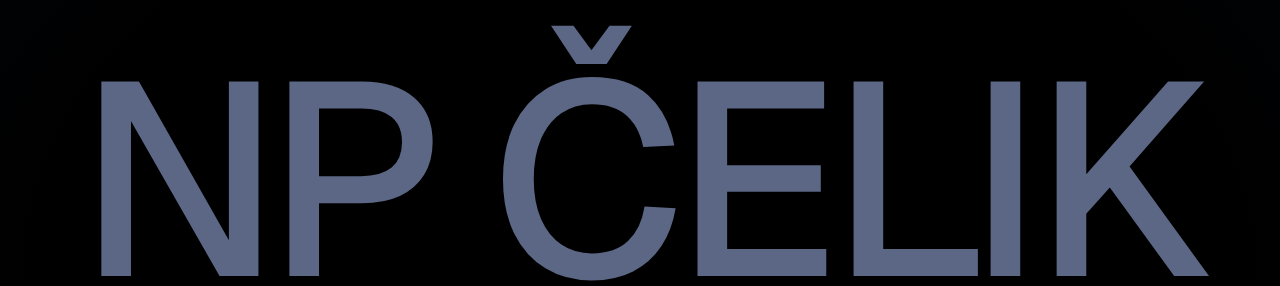
==== commit bfdfa9cf: "Prekidac jezika: uklonjen kontrolni znak iz regularnog izraza, ?lang= i verzionisanje Pravi kvar u i" ====
--- a/site/index.html
+++ b/site/index.html
@@ -143,10 +143,10 @@
        ========================================================================== -->
 
   <!-- tokens.css sadrzi sve dizajn varijable. Restilovanje ide iskljucivo tamo. -->
-  <link rel="stylesheet" href="css/tokens.css">
-  <link rel="stylesheet" href="css/styles.css">
+  <link rel="stylesheet" href="css/tokens.css?v=2e022fcb">
+  <link rel="stylesheet" href="css/styles.css?v=8ea3c50e">
 <!-- Od 27.08.2026. i pocetna nosi stranice.css, jer wizard forma zivi u njemu. Provjereno: jedini selektori koji se poklapaju sa markupom pocetne su wizard klase i .header--light, koji pocetna ne nosi. -->
-<link rel="stylesheet" href="css/stranice.css">
+<link rel="stylesheet" href="css/stranice.css?v=1046c177">
 </head>
 
 <body>
@@ -1955,10 +1955,10 @@
   <img class="lightbox__img" alt="">
 </div>
 
-<script src="js/prevod.js" defer></script>
-<script src="js/jezik.js" defer></script>
-<script src="js/main.js" defer></script>
-<script src="js/wizard.js" defer></script>
+<script src="js/prevod.js?v=6ffe9566" defer></script>
+<script src="js/jezik.js?v=b6bafdcf" defer></script>
+<script src="js/main.js?v=c922ee35" defer></script>
+<script src="js/wizard.js?v=5e47f5e6" defer></script>
 
 </body>
 </html>
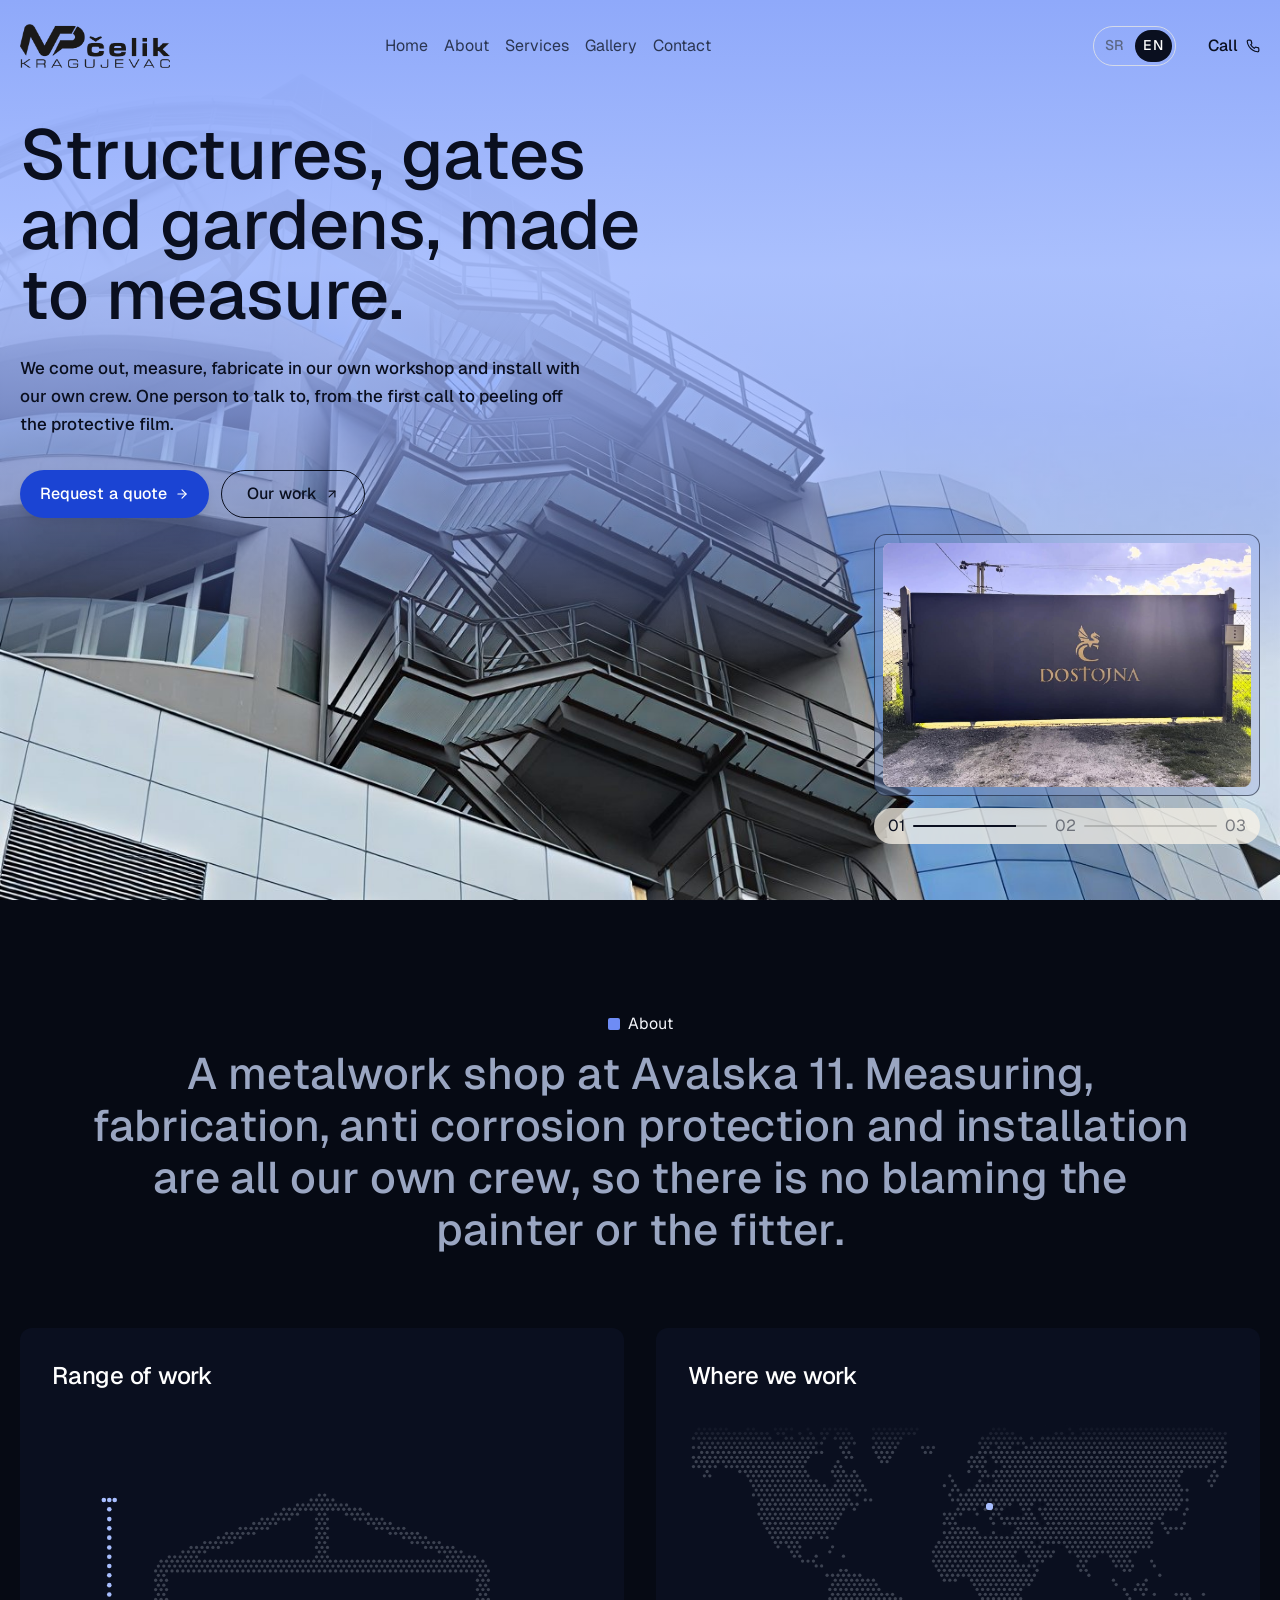
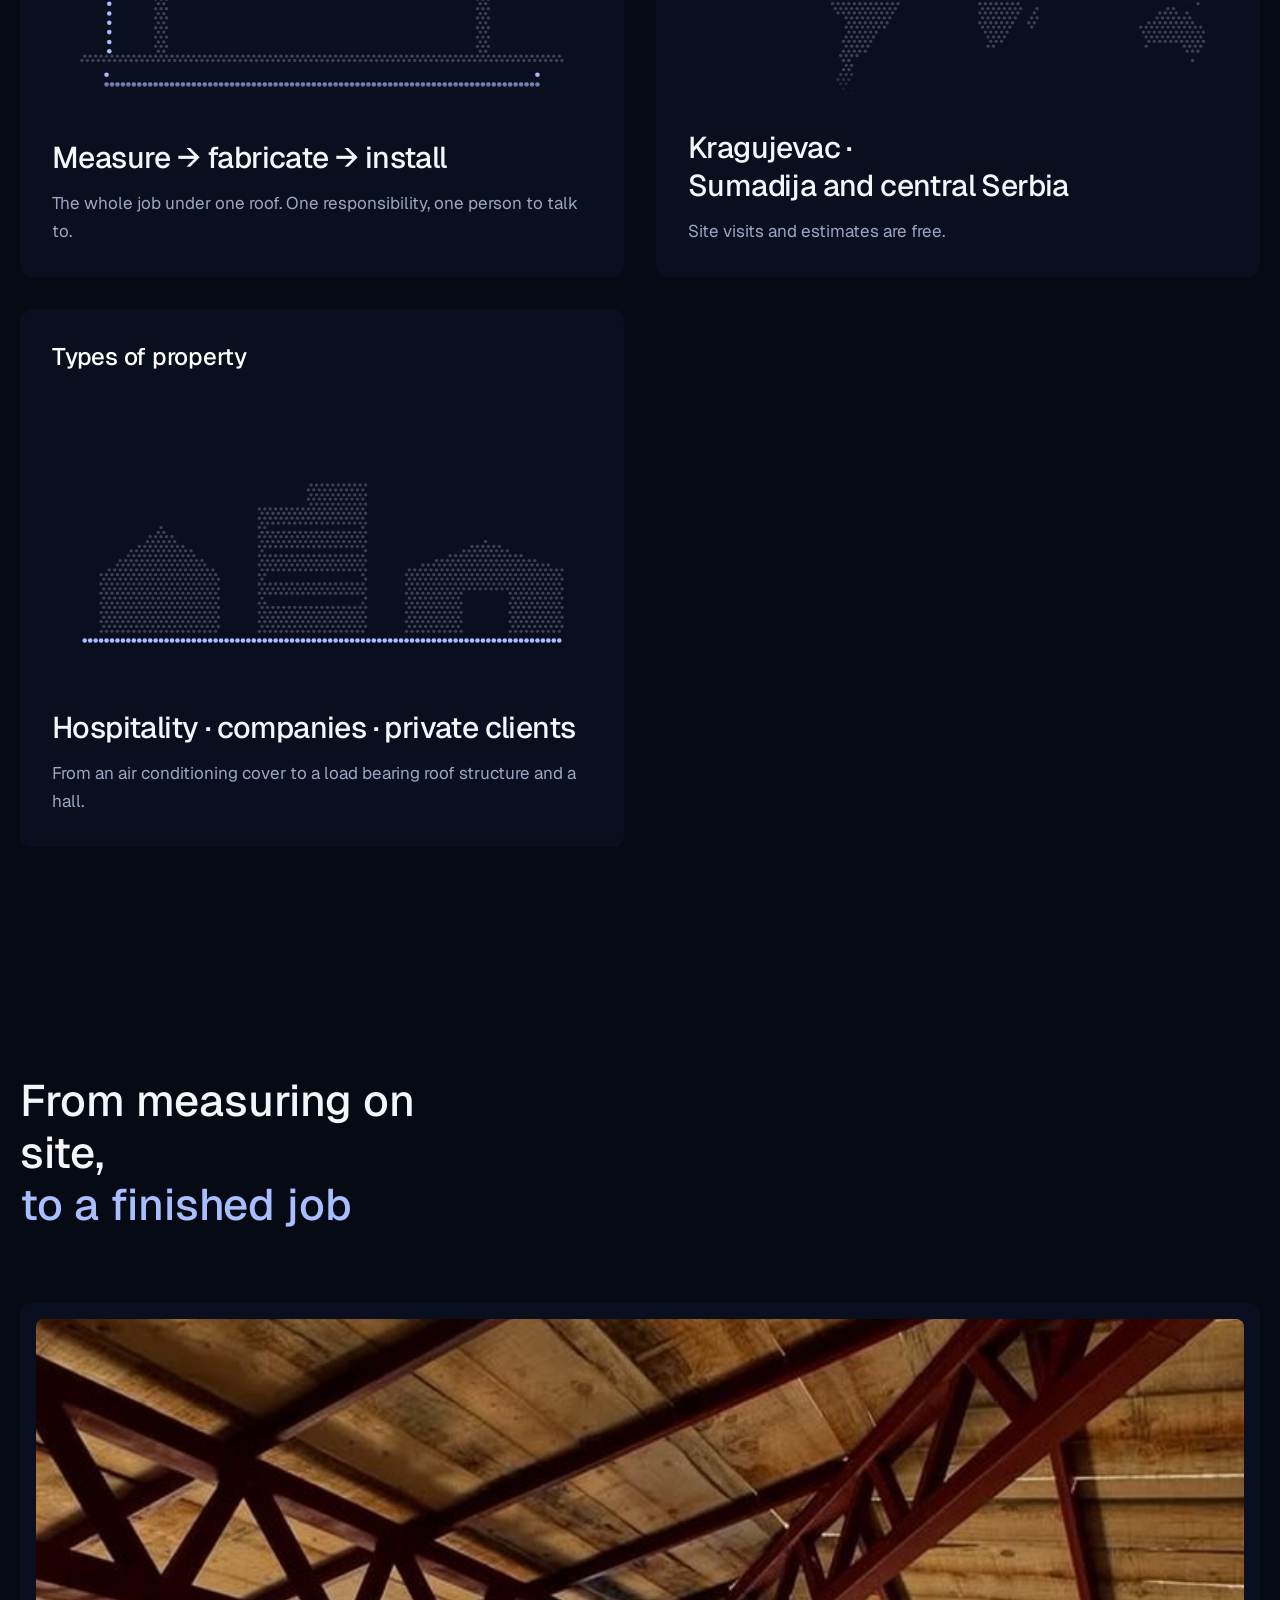
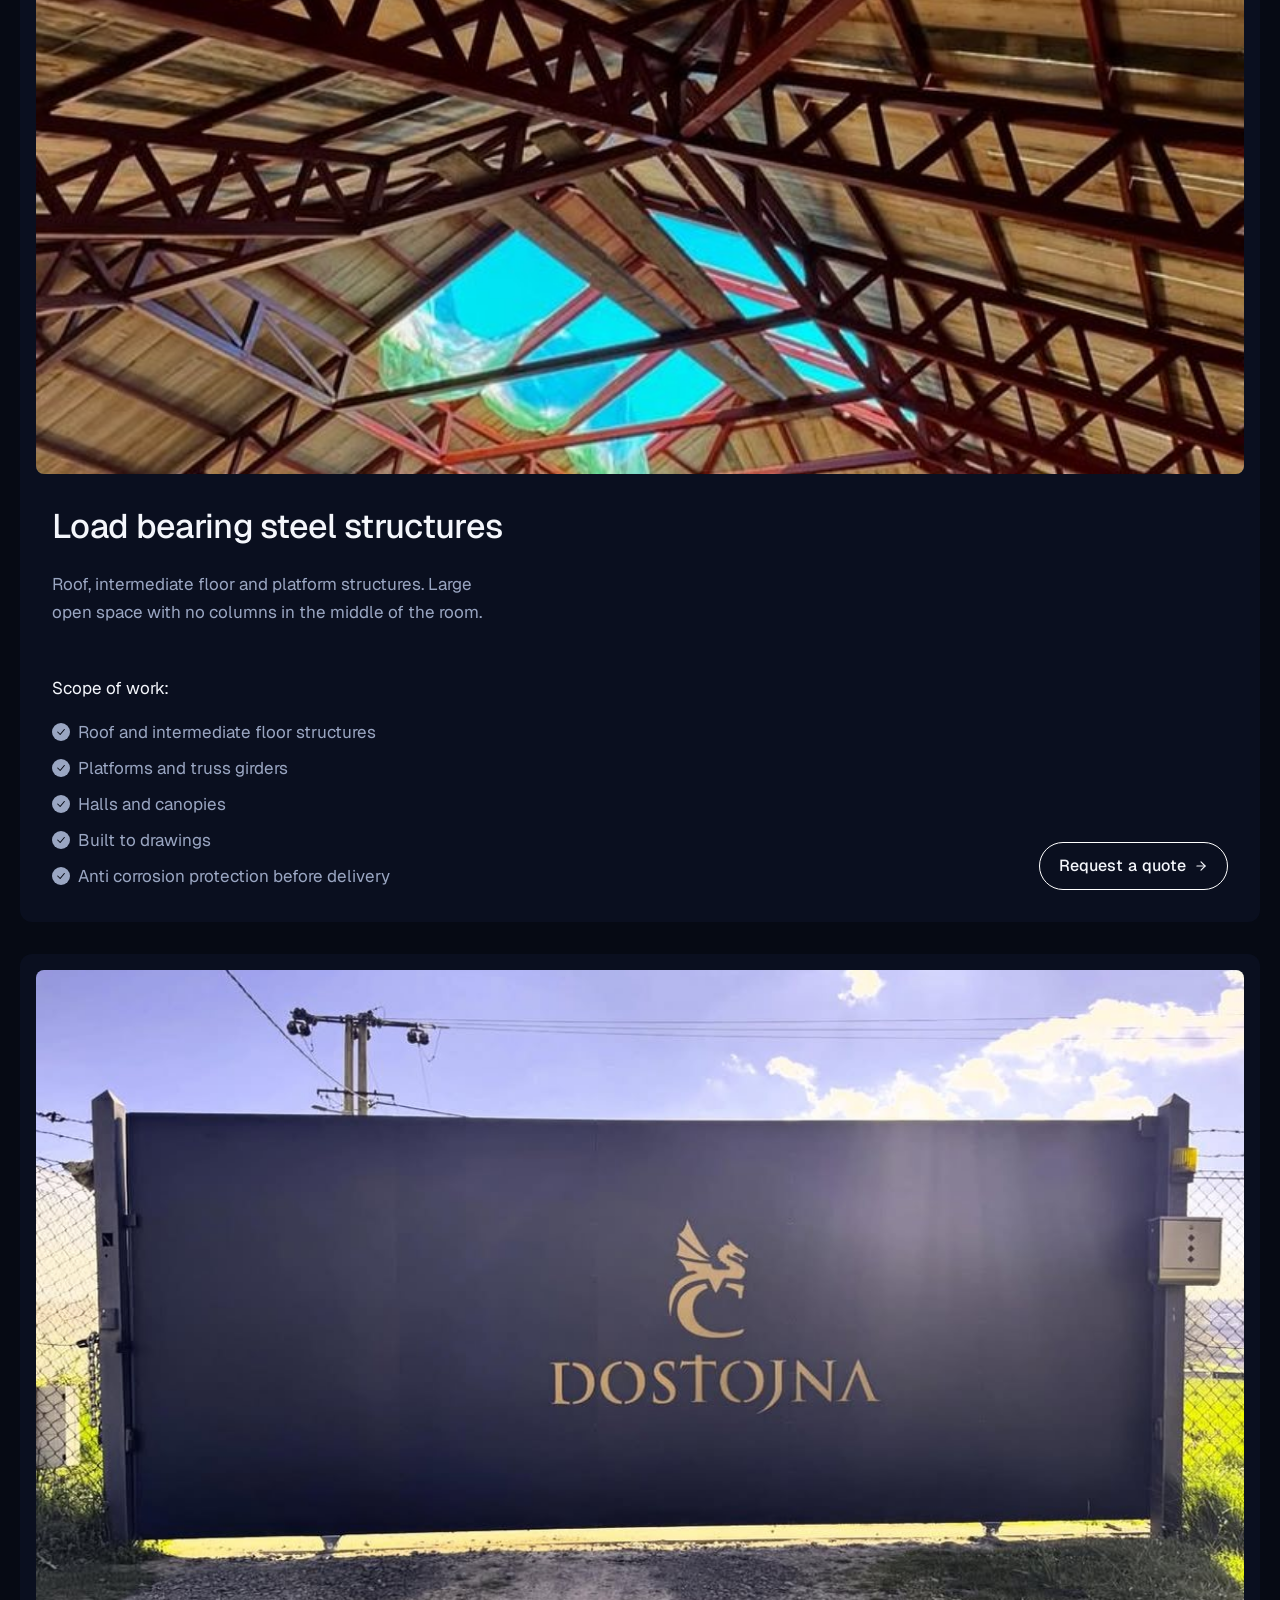
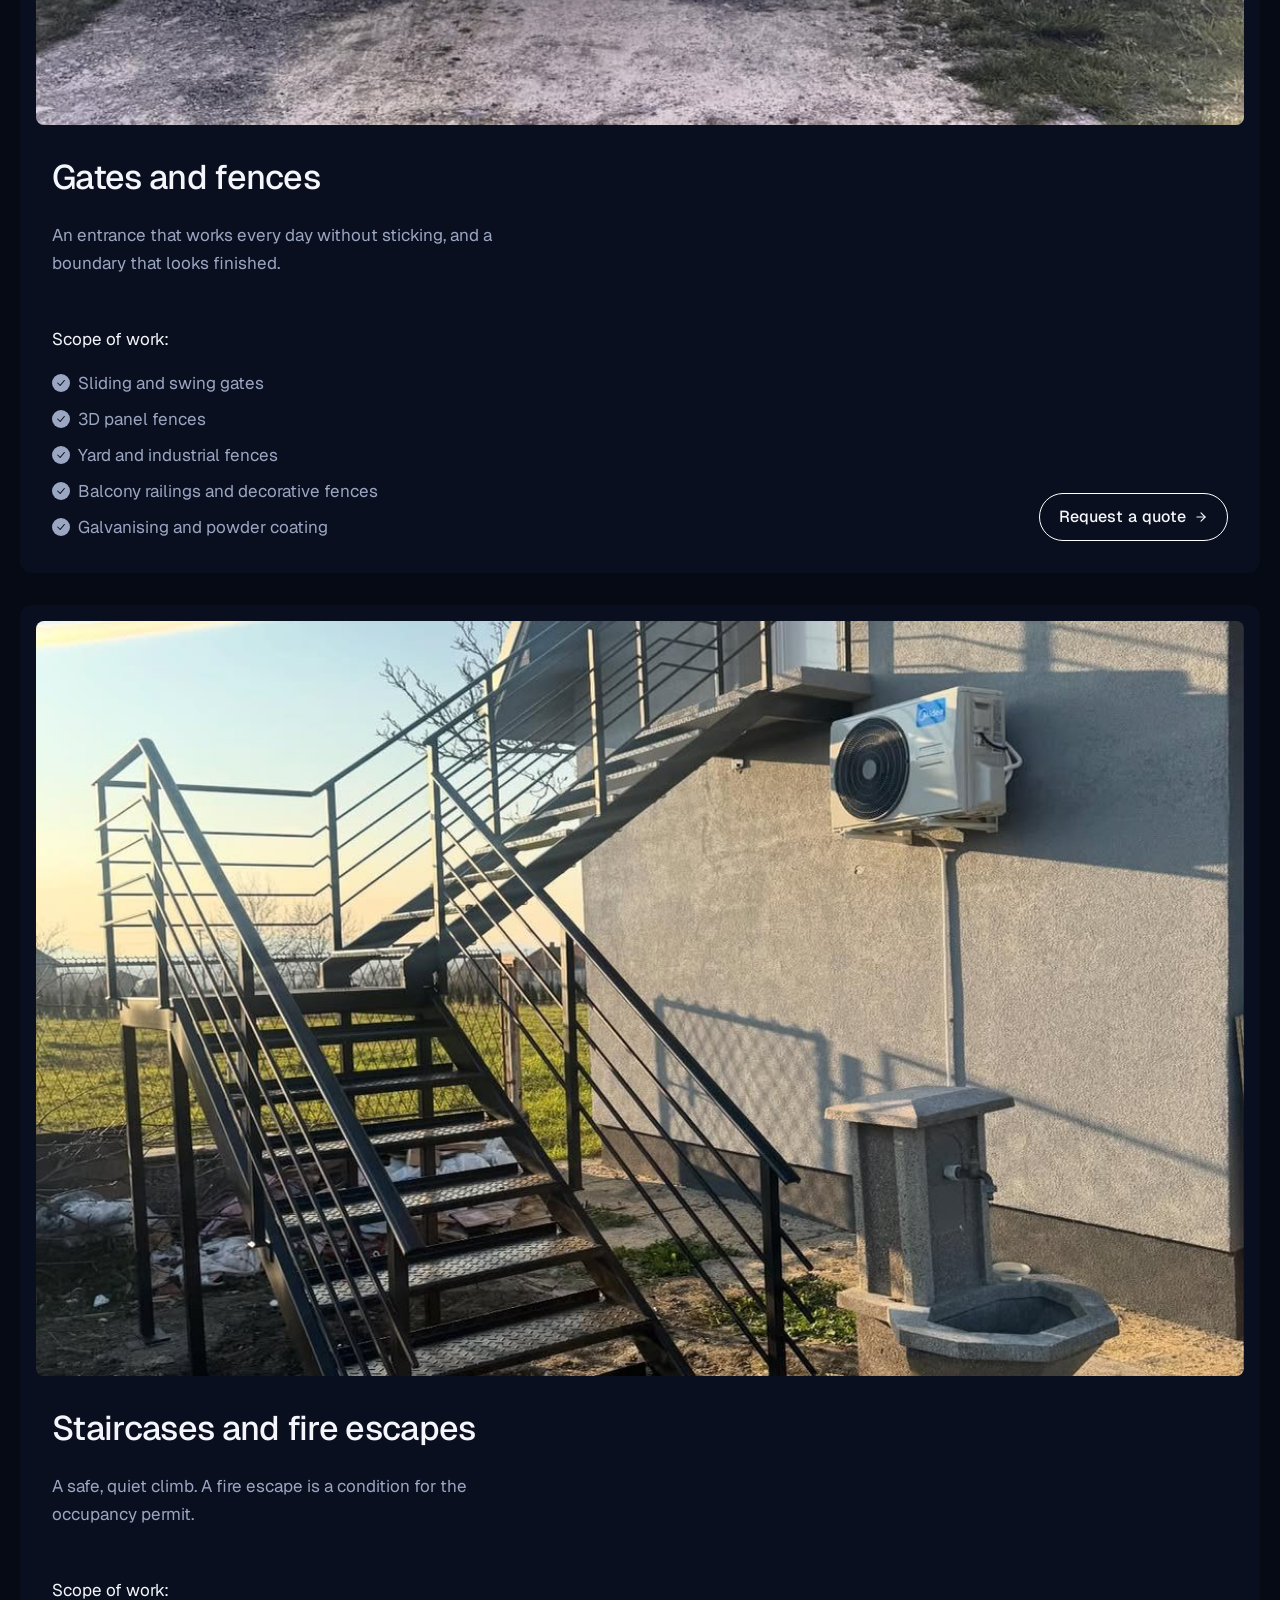
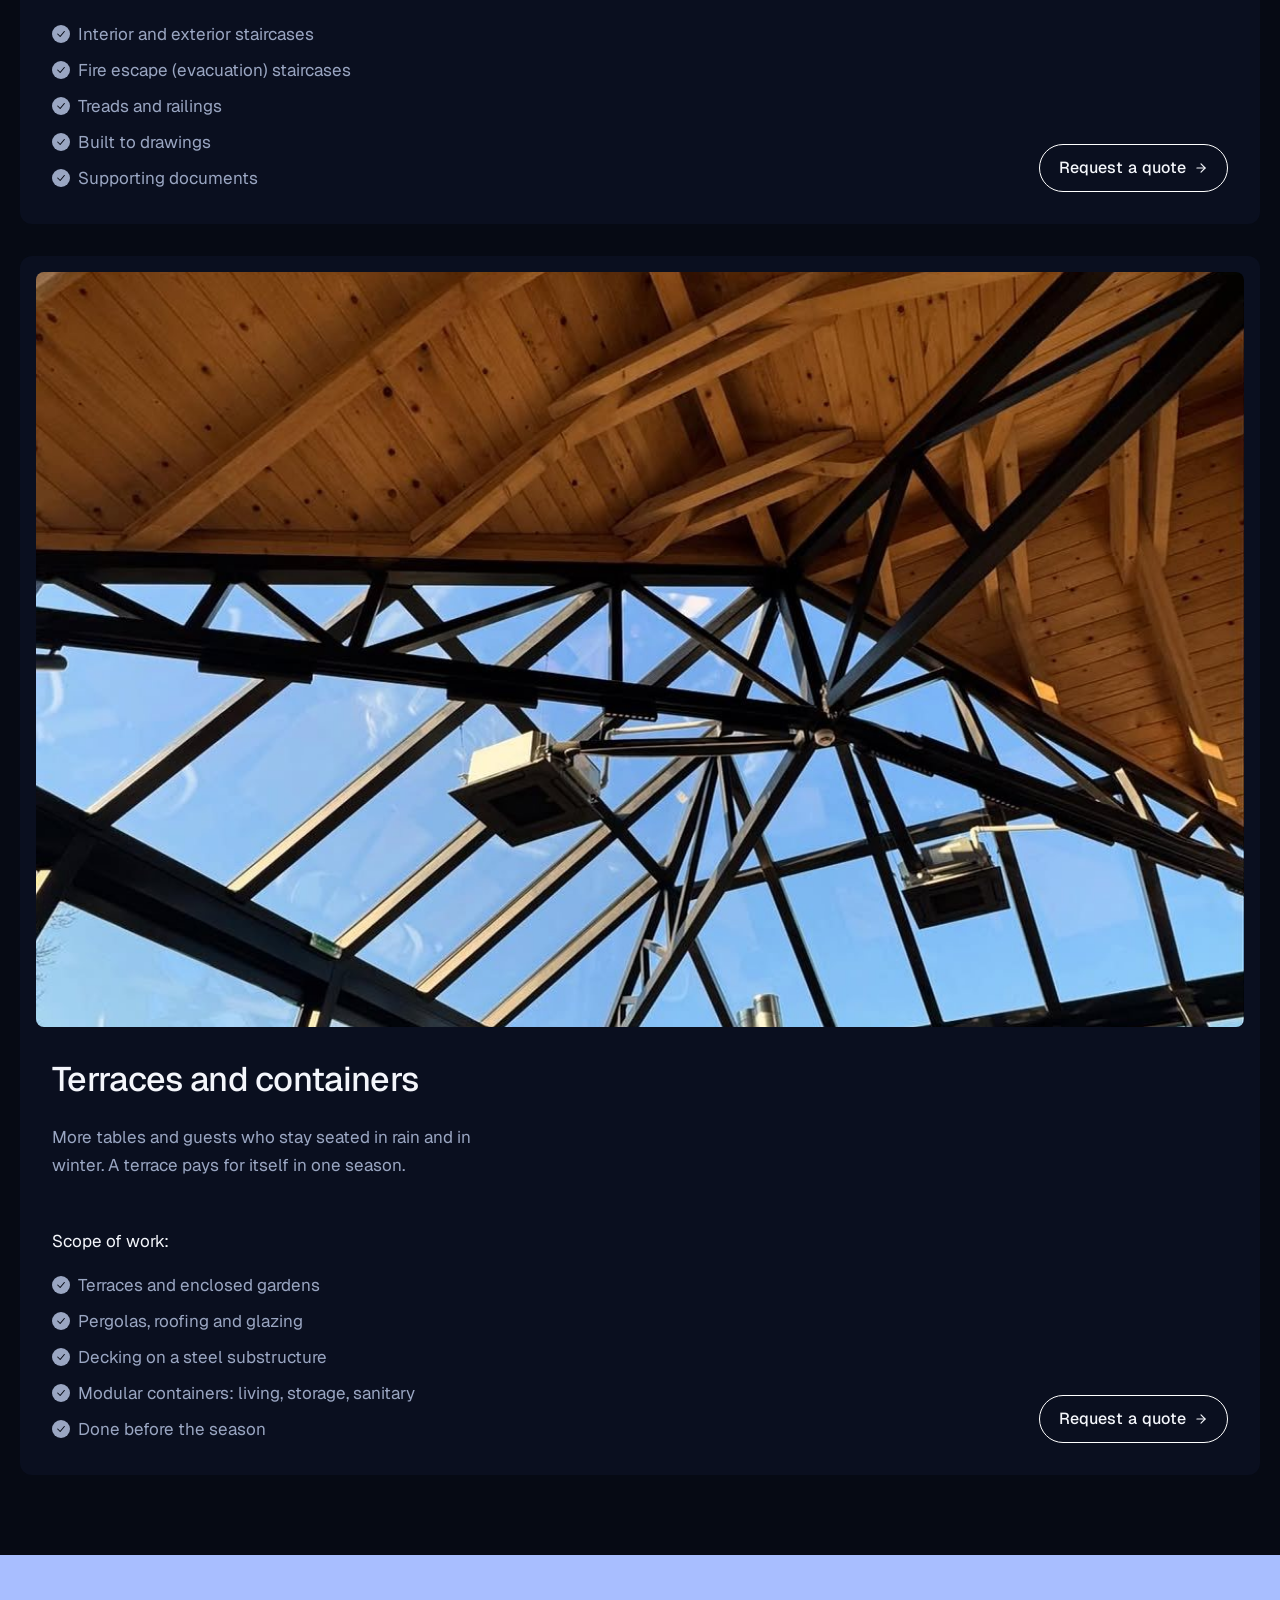
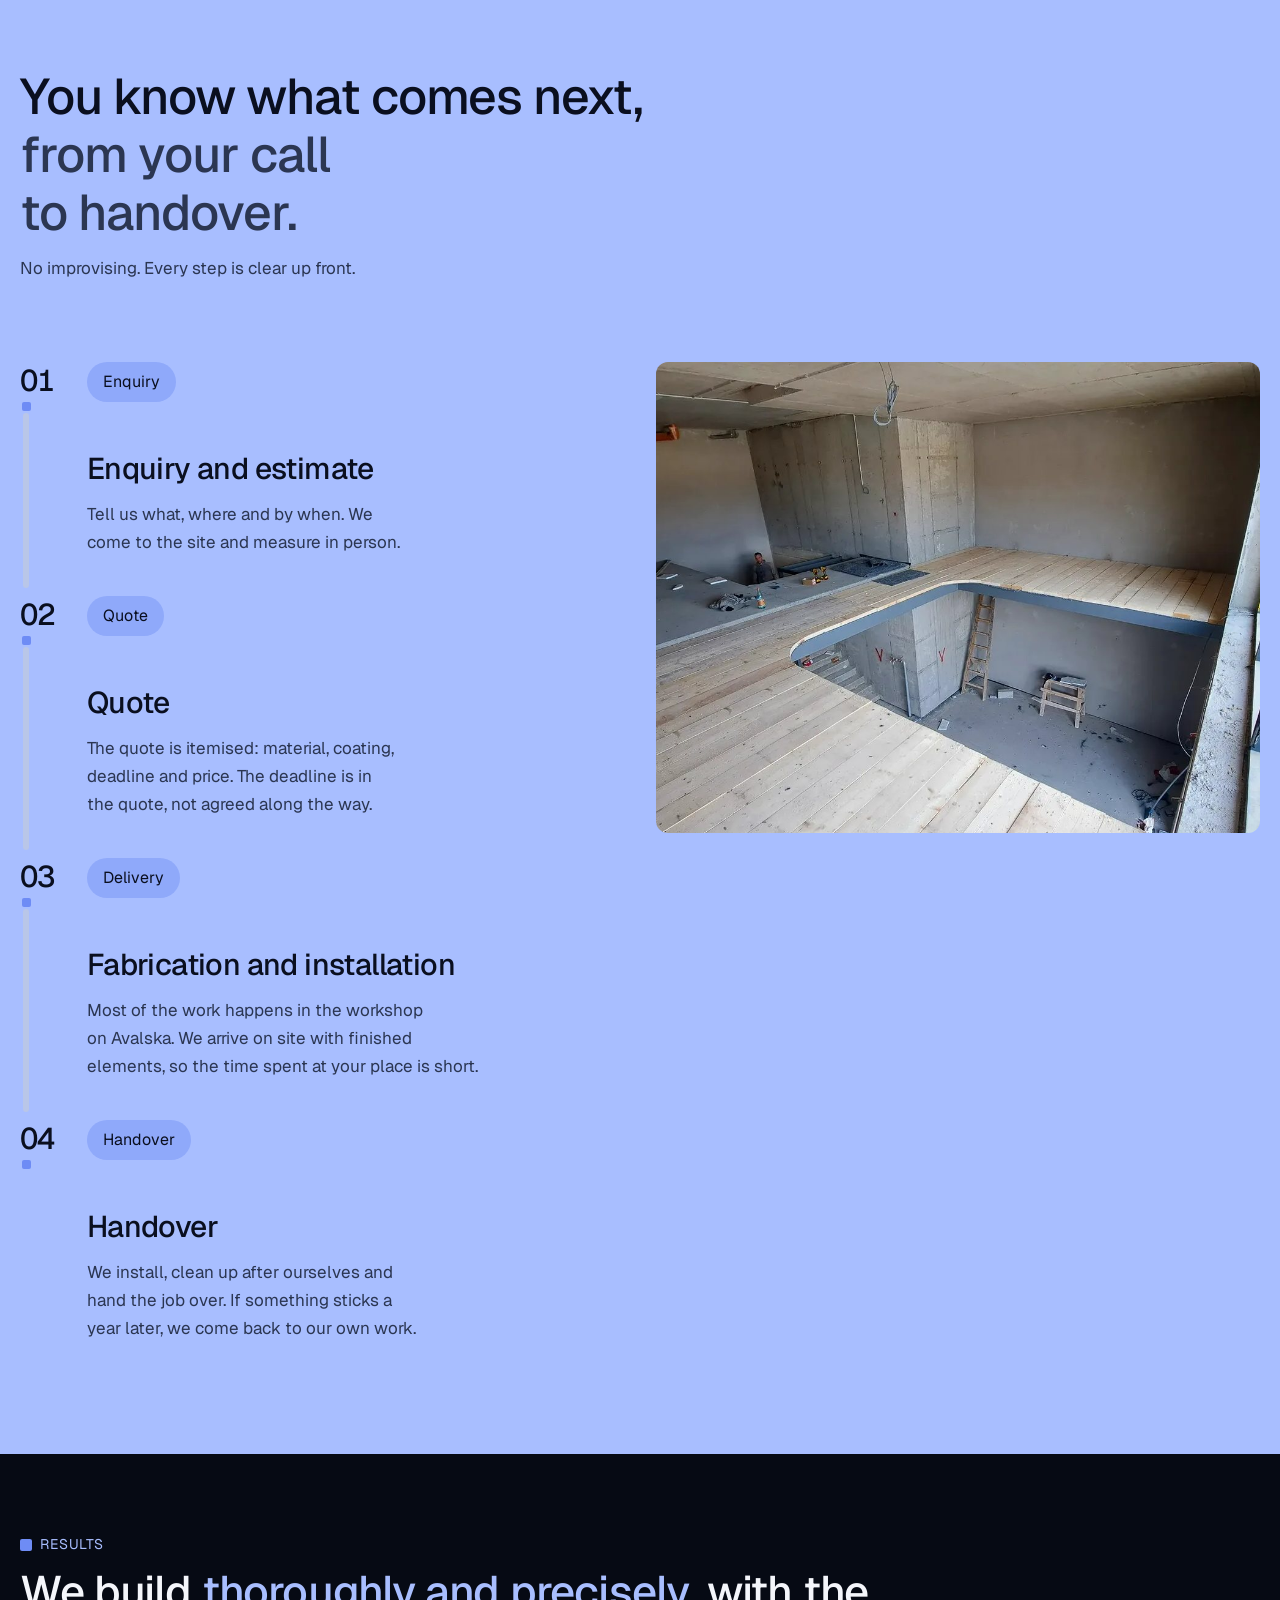
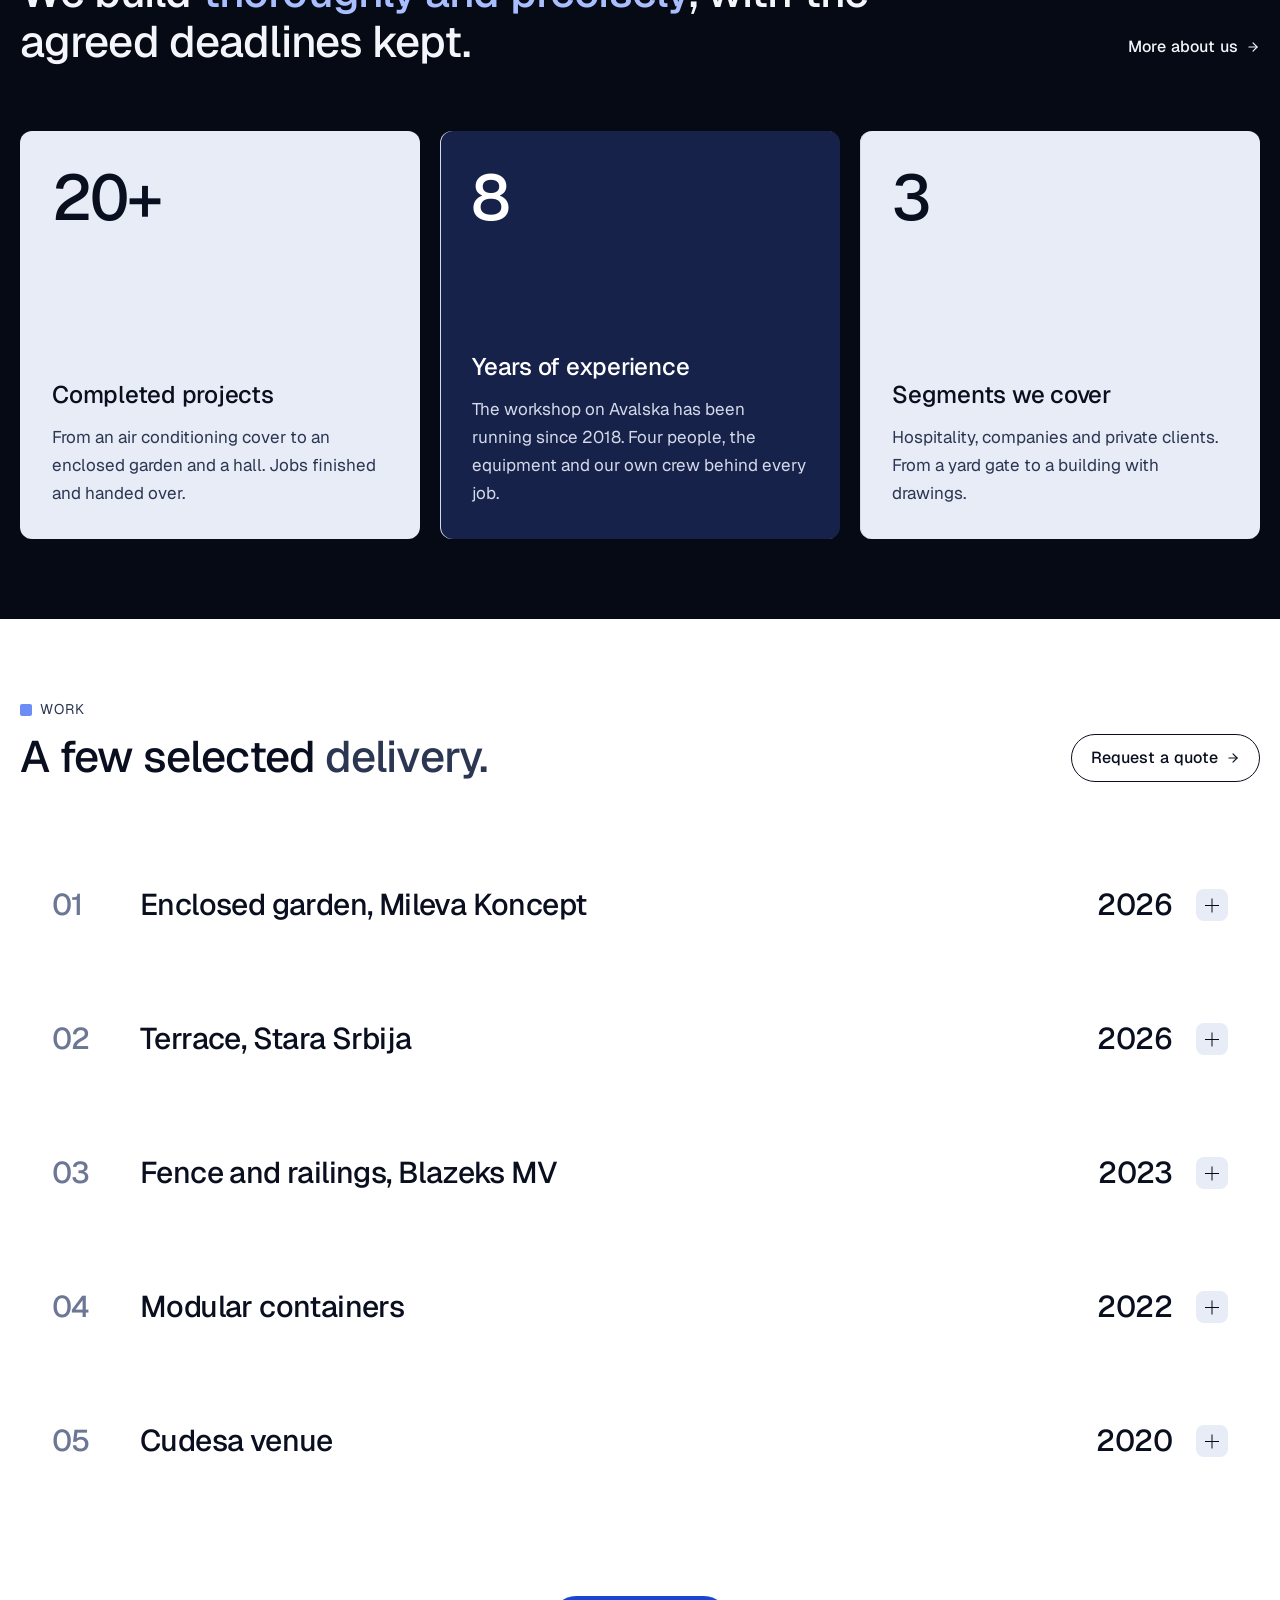
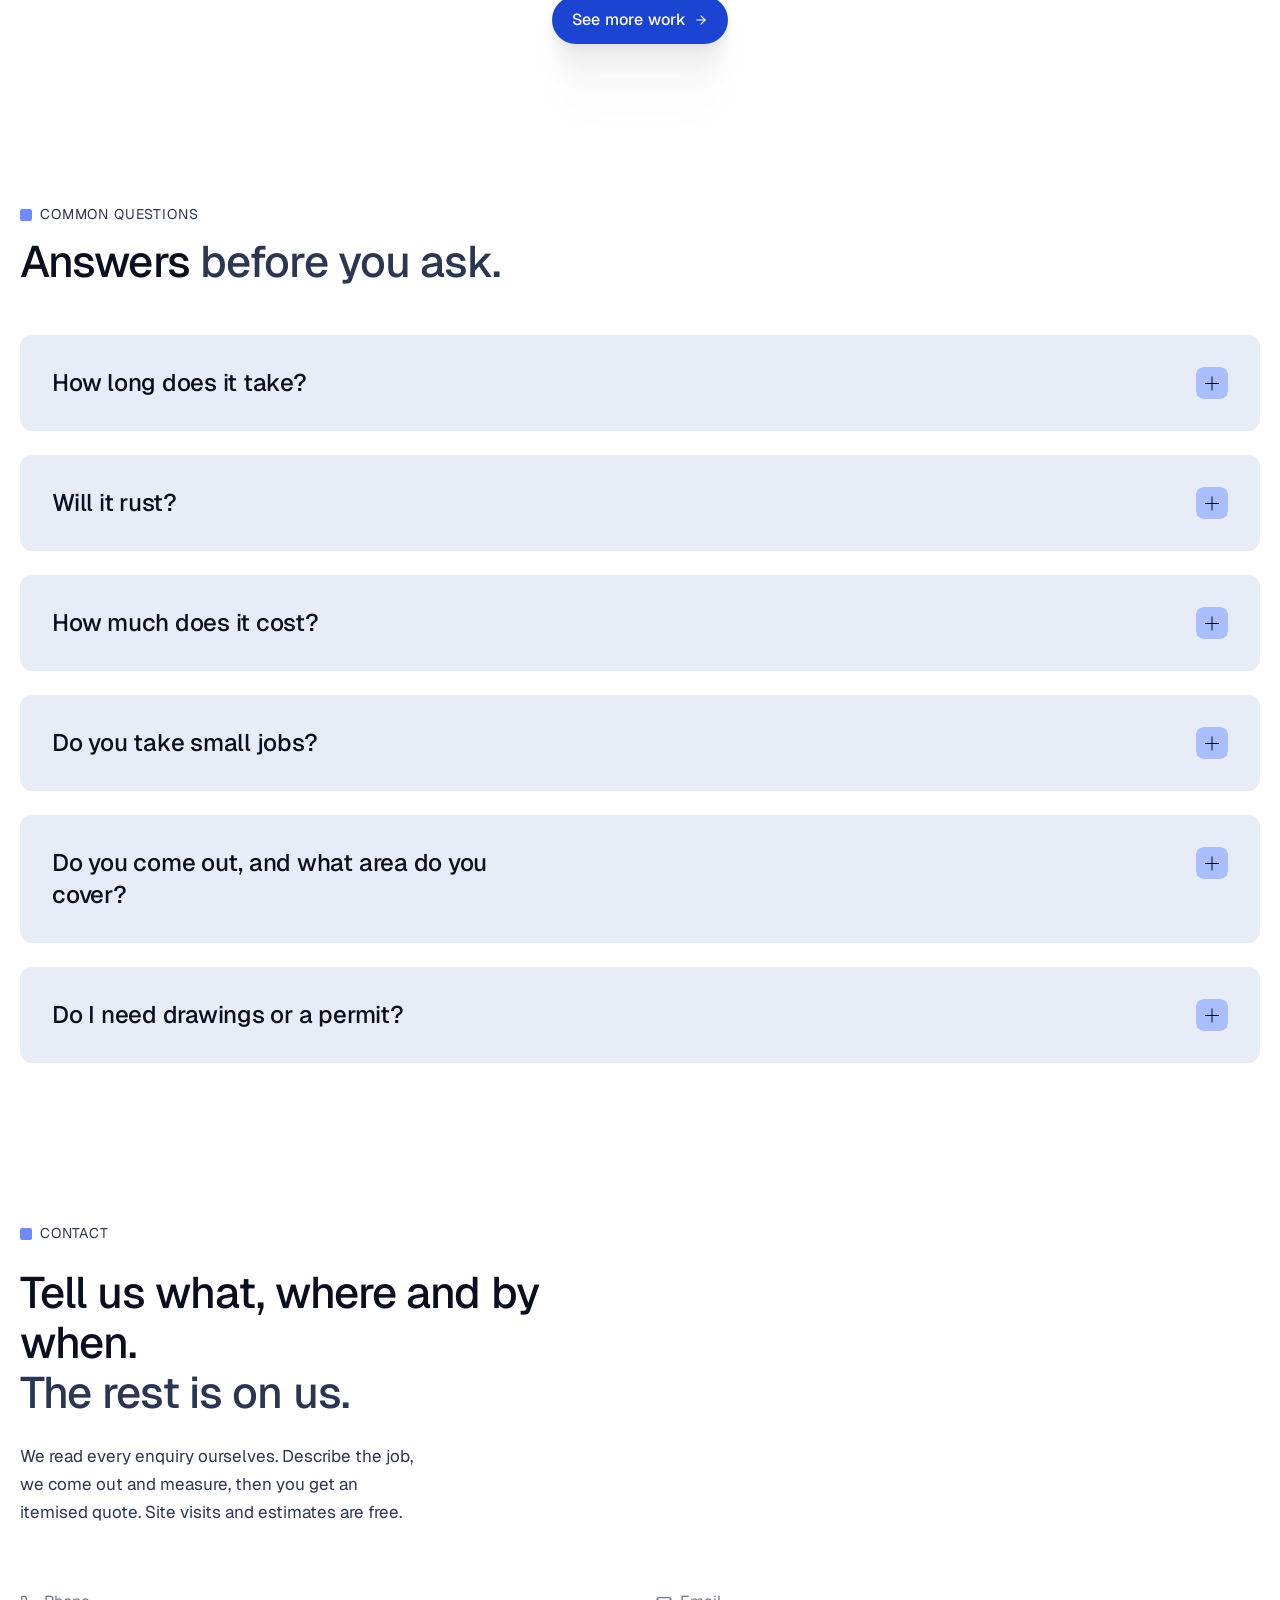
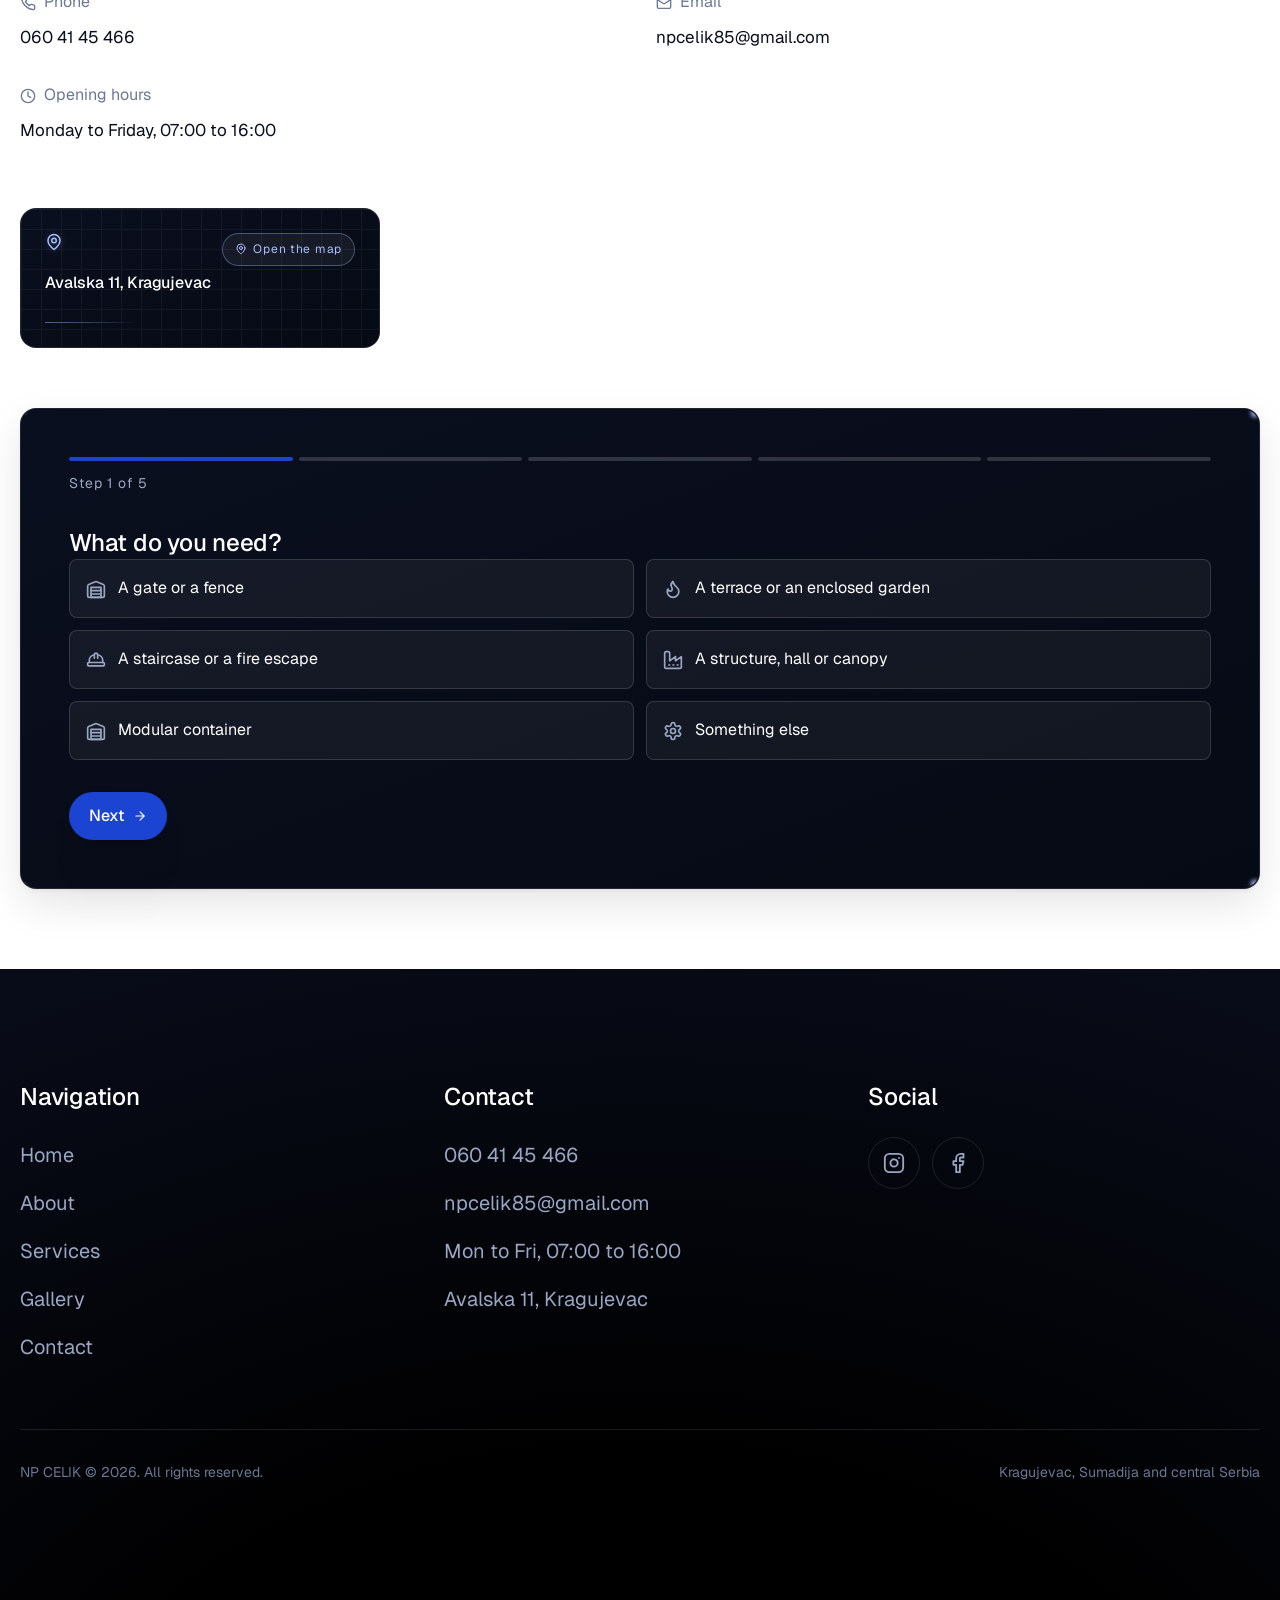
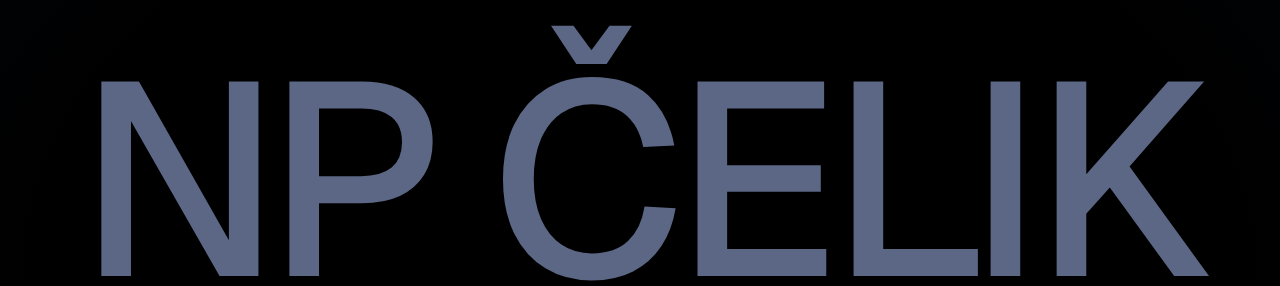
==== commit 54b6f33b: "Backend za upite (skill 03) i brojac koraka koji prati jezik apps-script/Code.gs: Apps Script koji p" ====
--- a/site/index.html
+++ b/site/index.html
@@ -1956,9 +1956,9 @@
 </div>
 
 <script src="js/prevod.js?v=6ffe9566" defer></script>
-<script src="js/jezik.js?v=b6bafdcf" defer></script>
+<script src="js/jezik.js?v=656bc124" defer></script>
 <script src="js/main.js?v=c922ee35" defer></script>
-<script src="js/wizard.js?v=5e47f5e6" defer></script>
+<script src="js/wizard.js?v=c5f11255" defer></script>
 
 </body>
 </html>
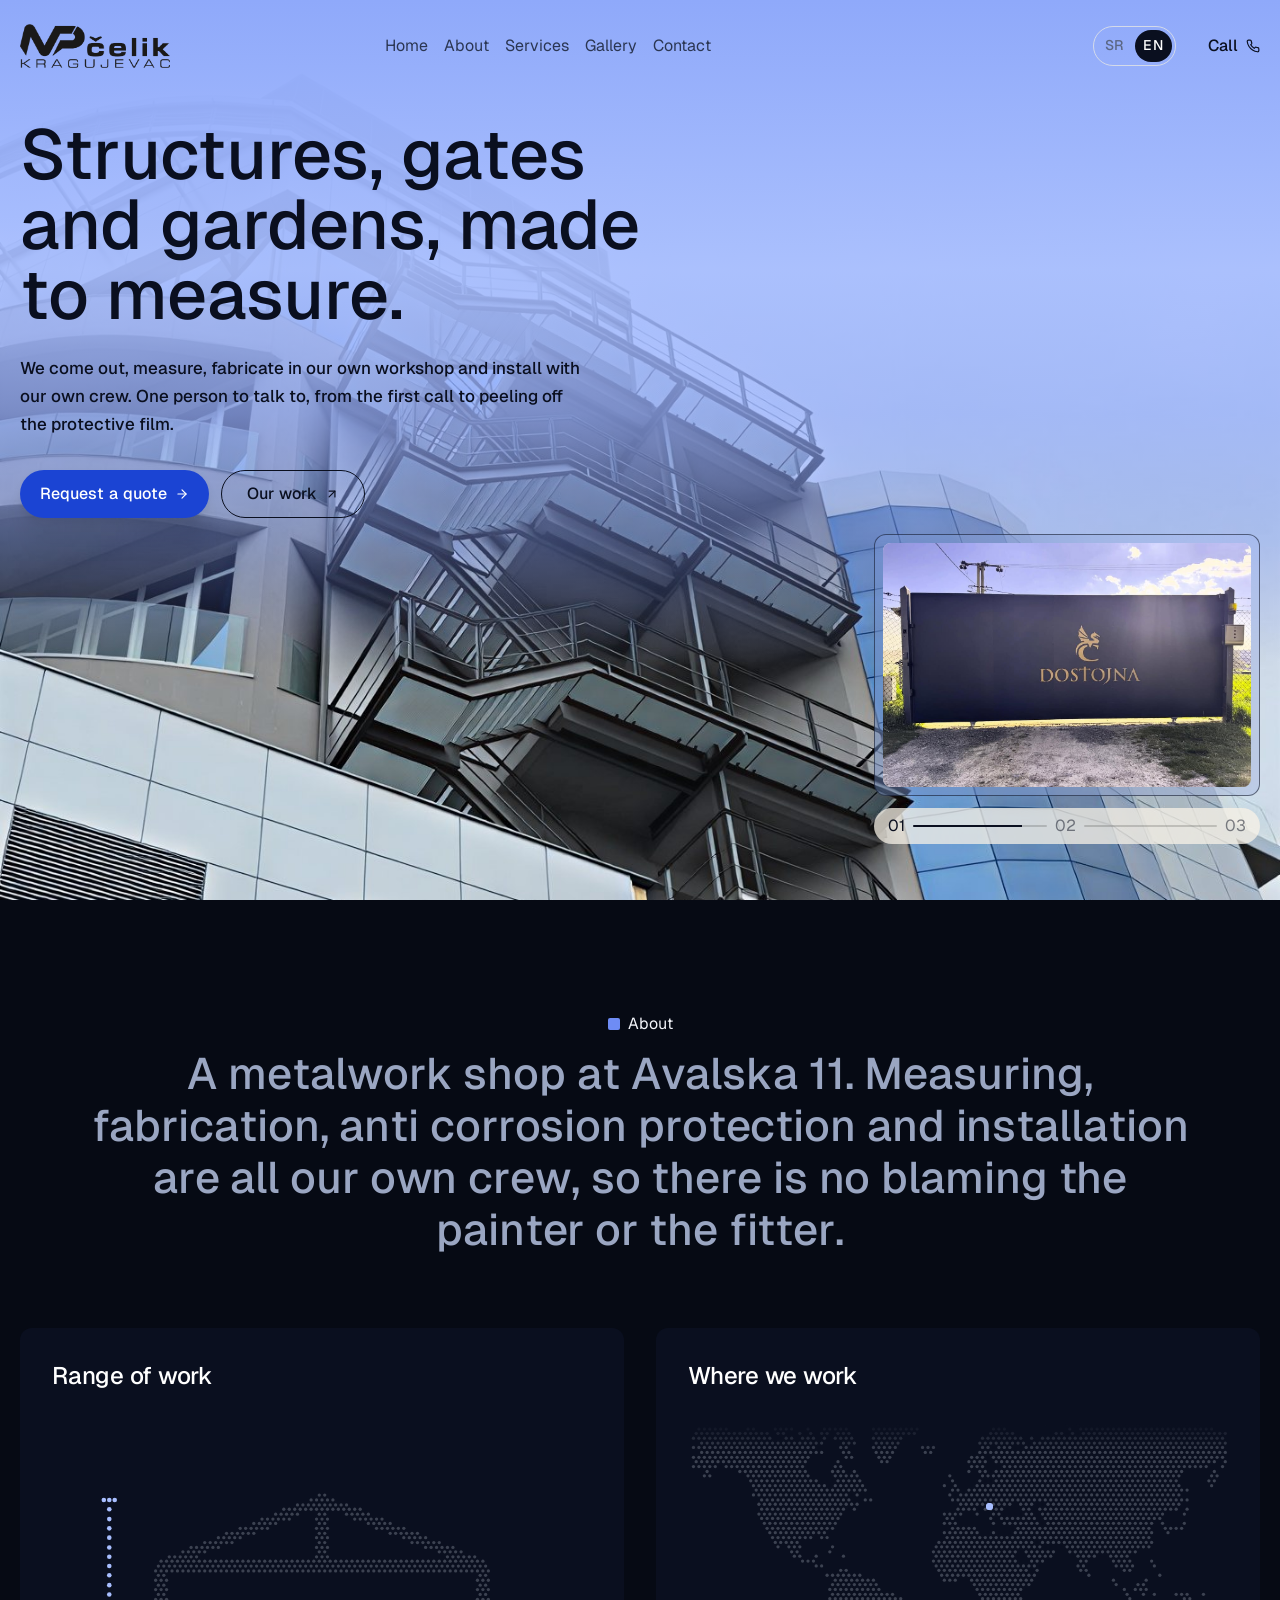
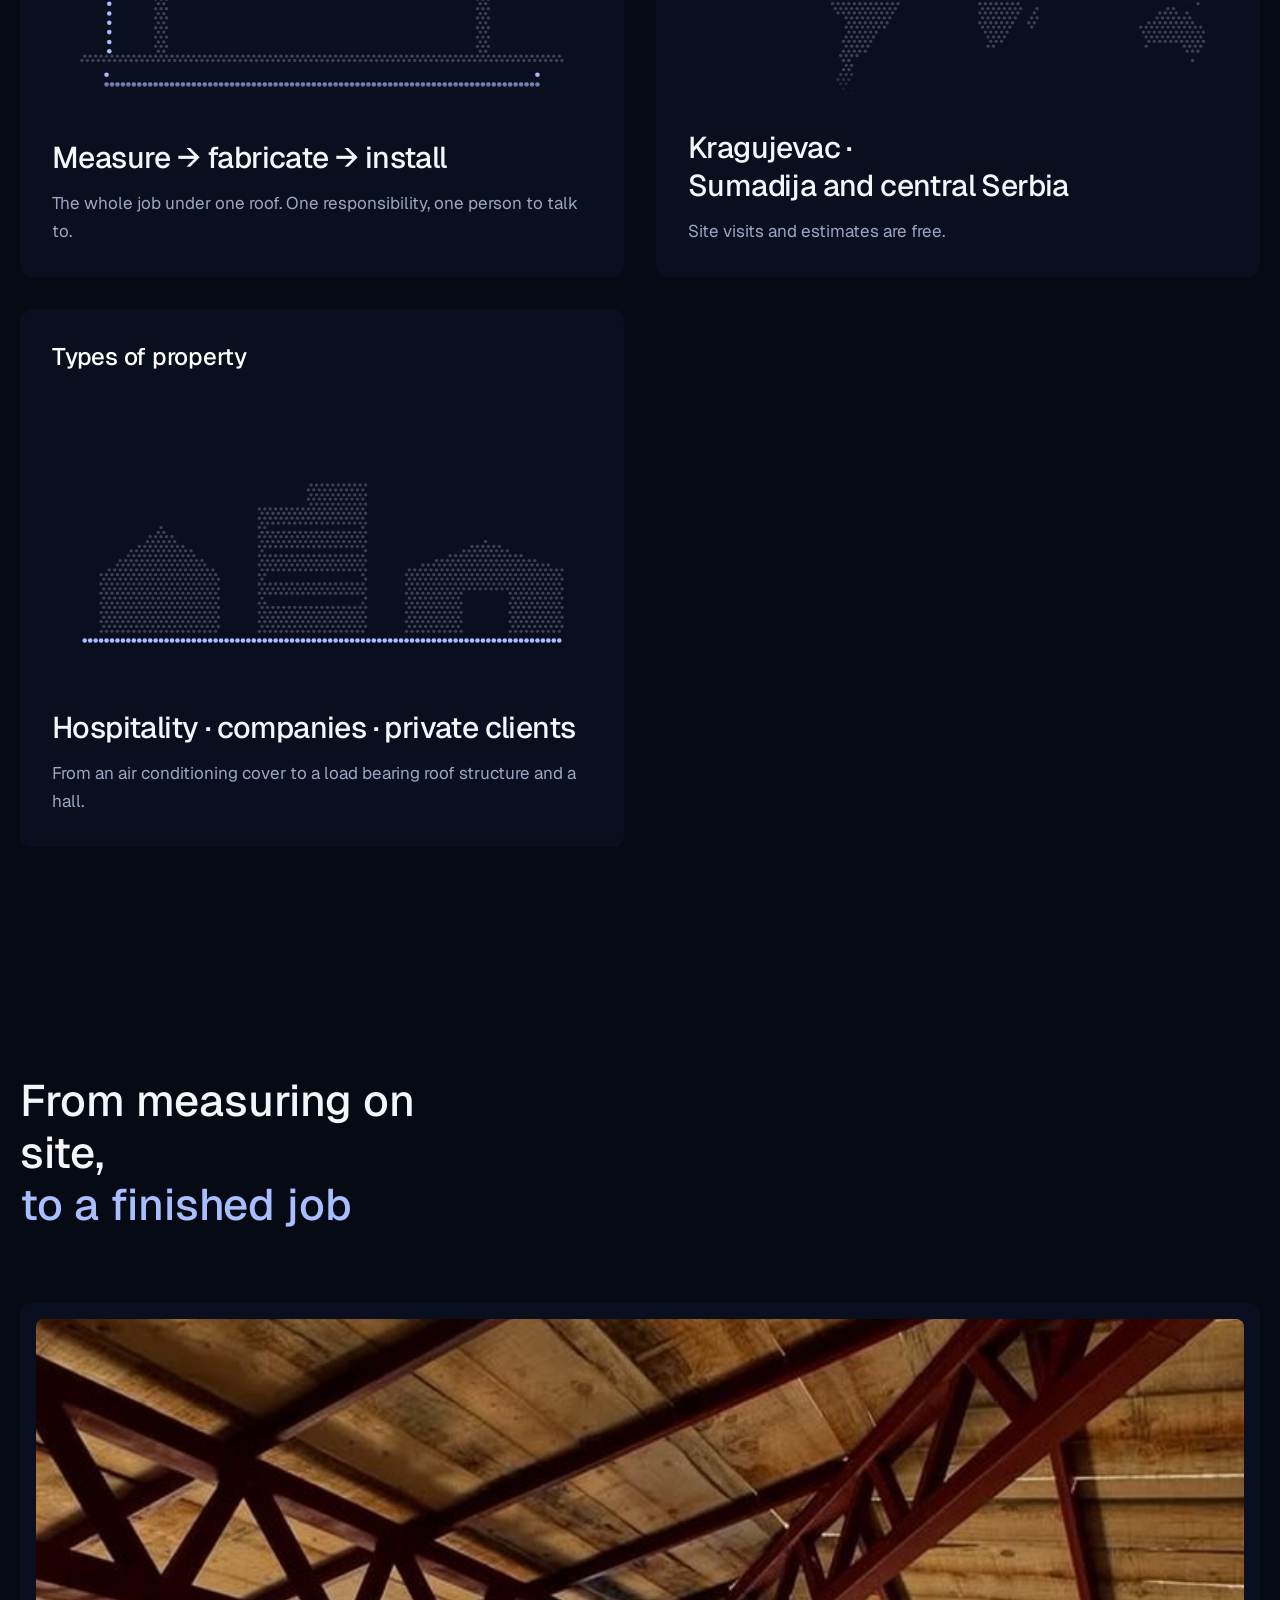
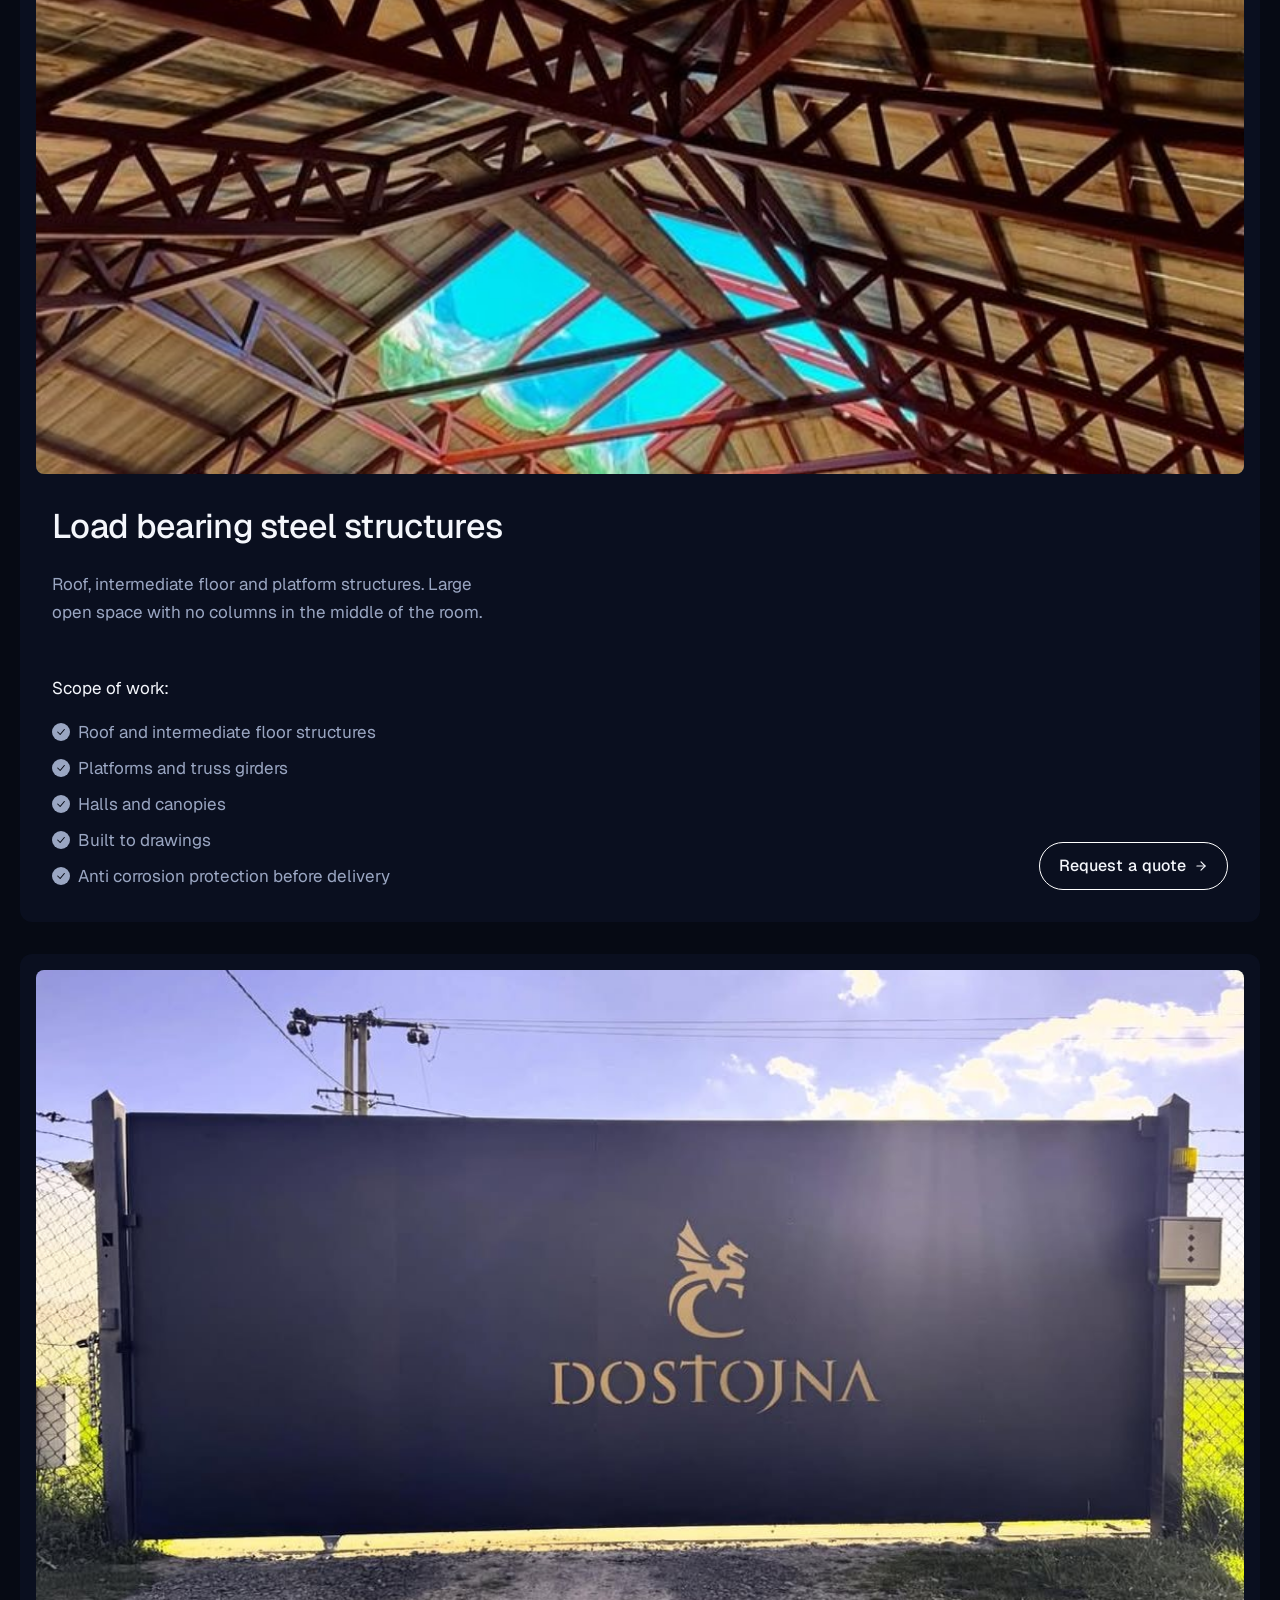
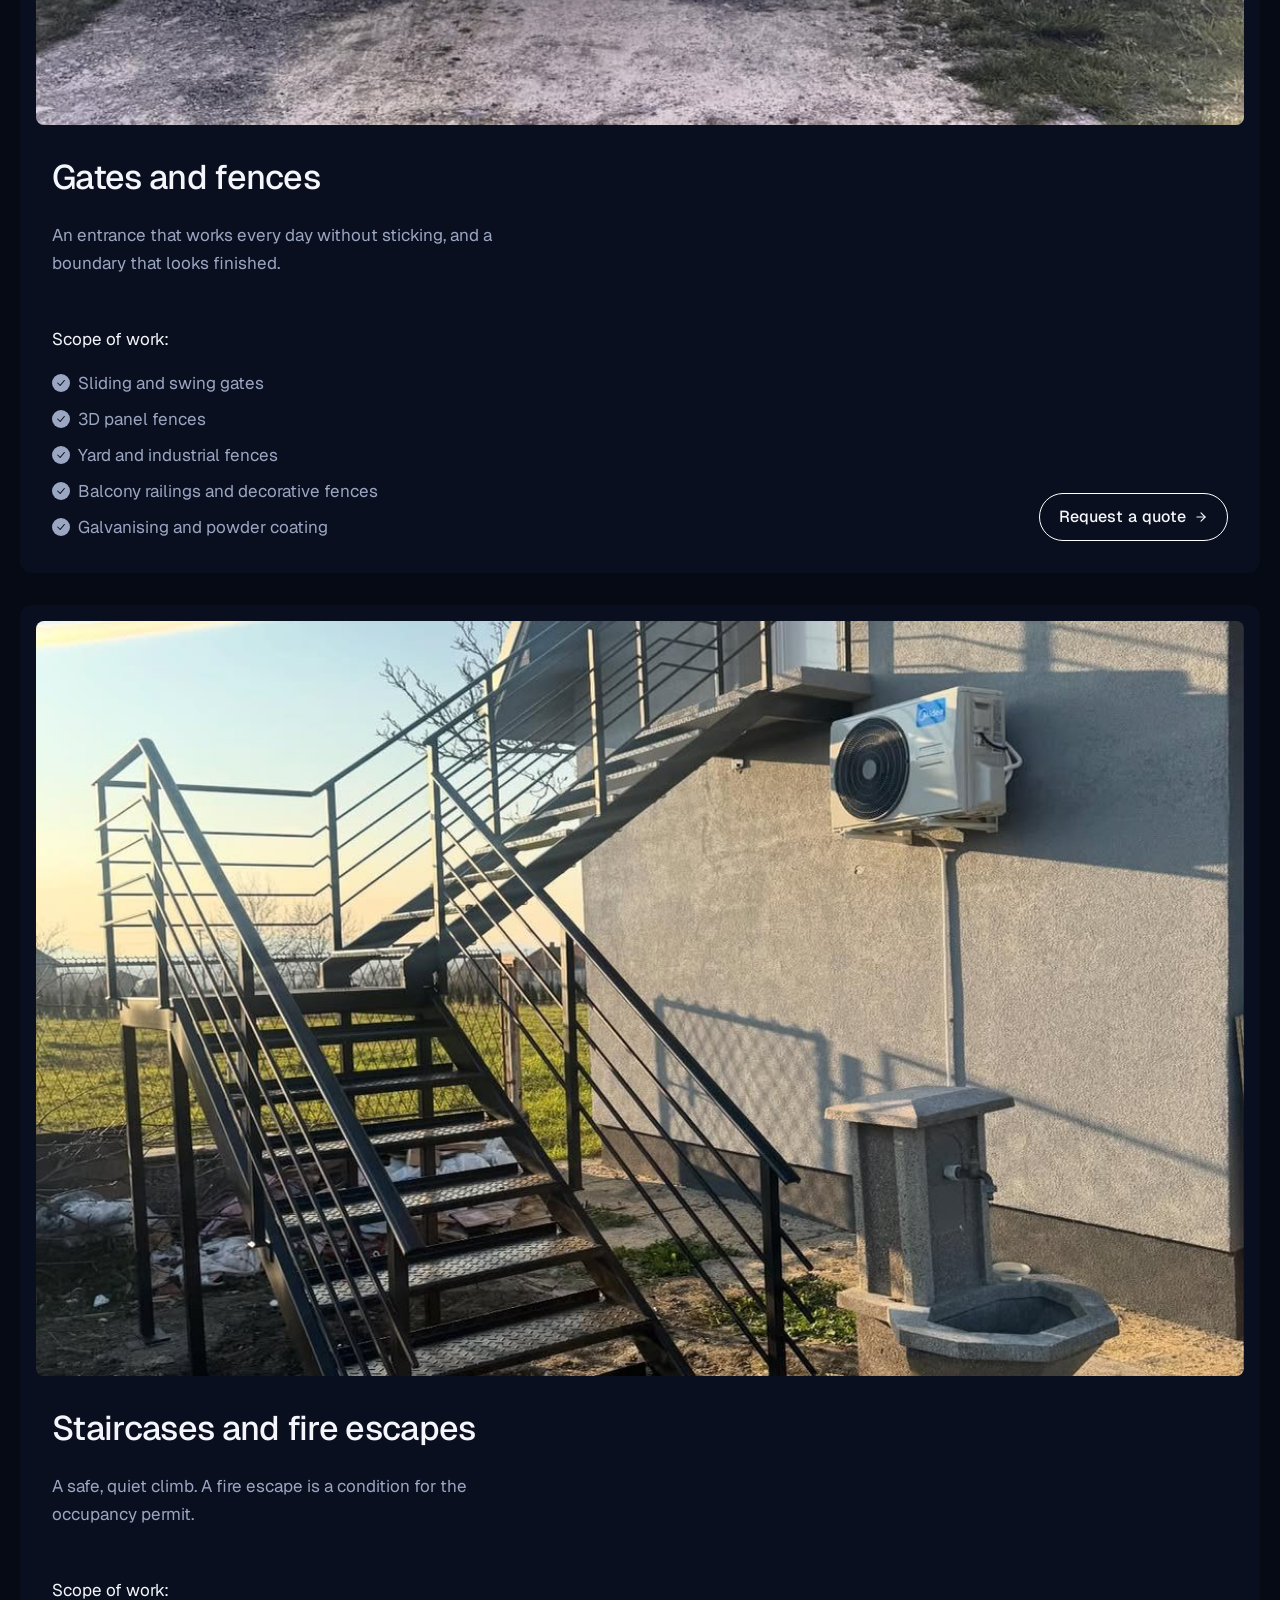
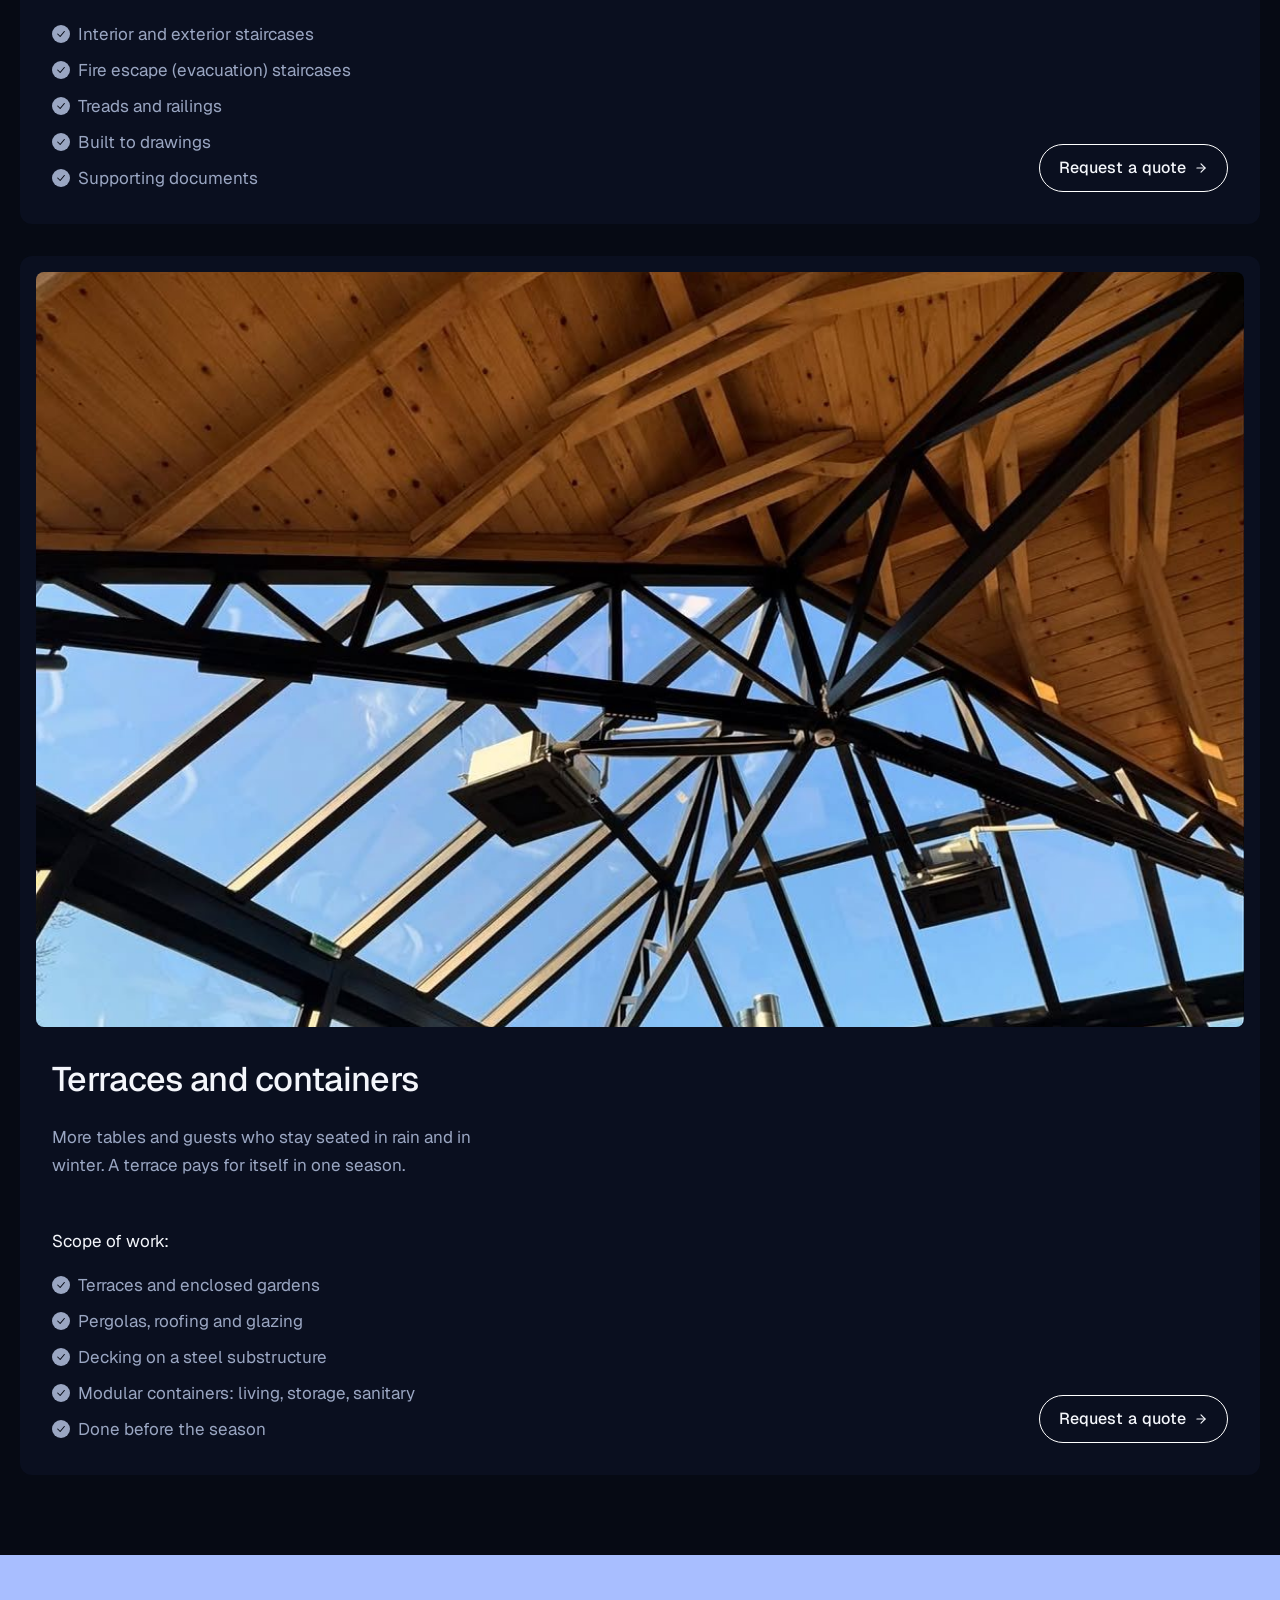
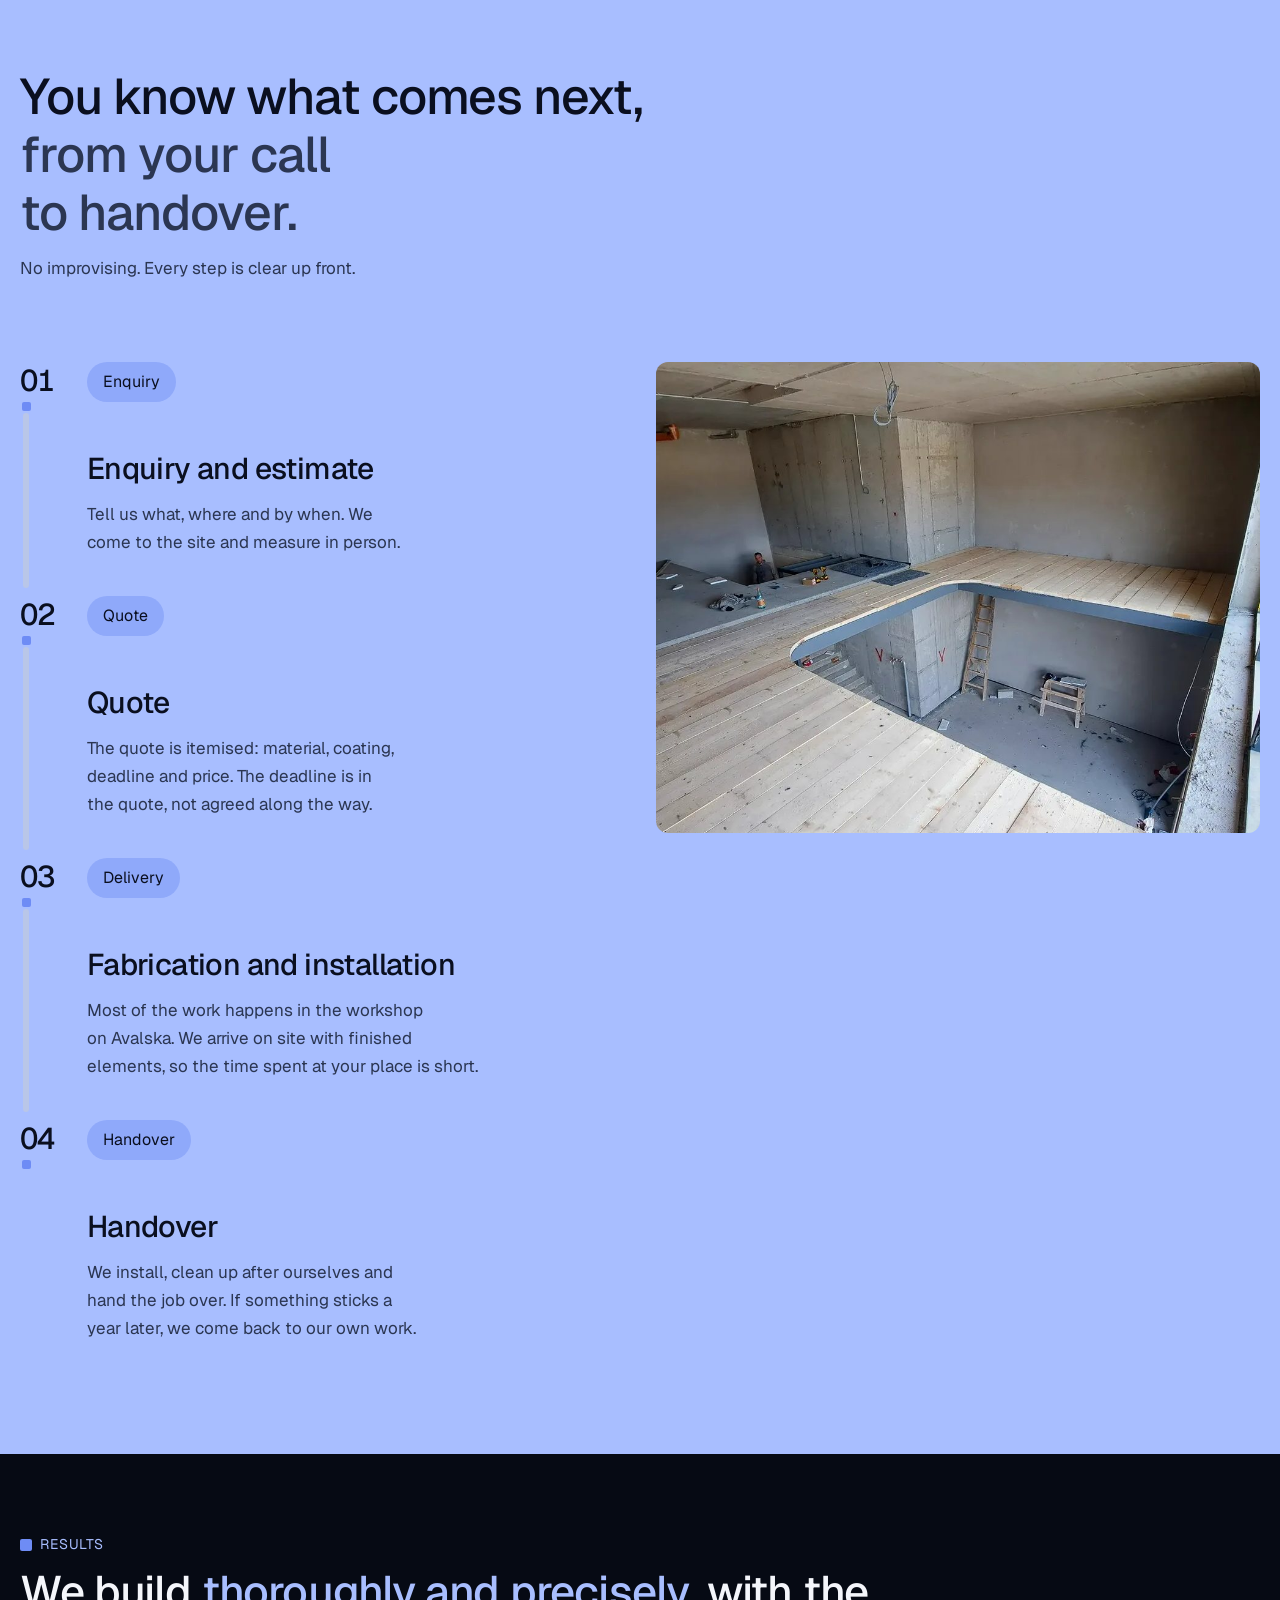
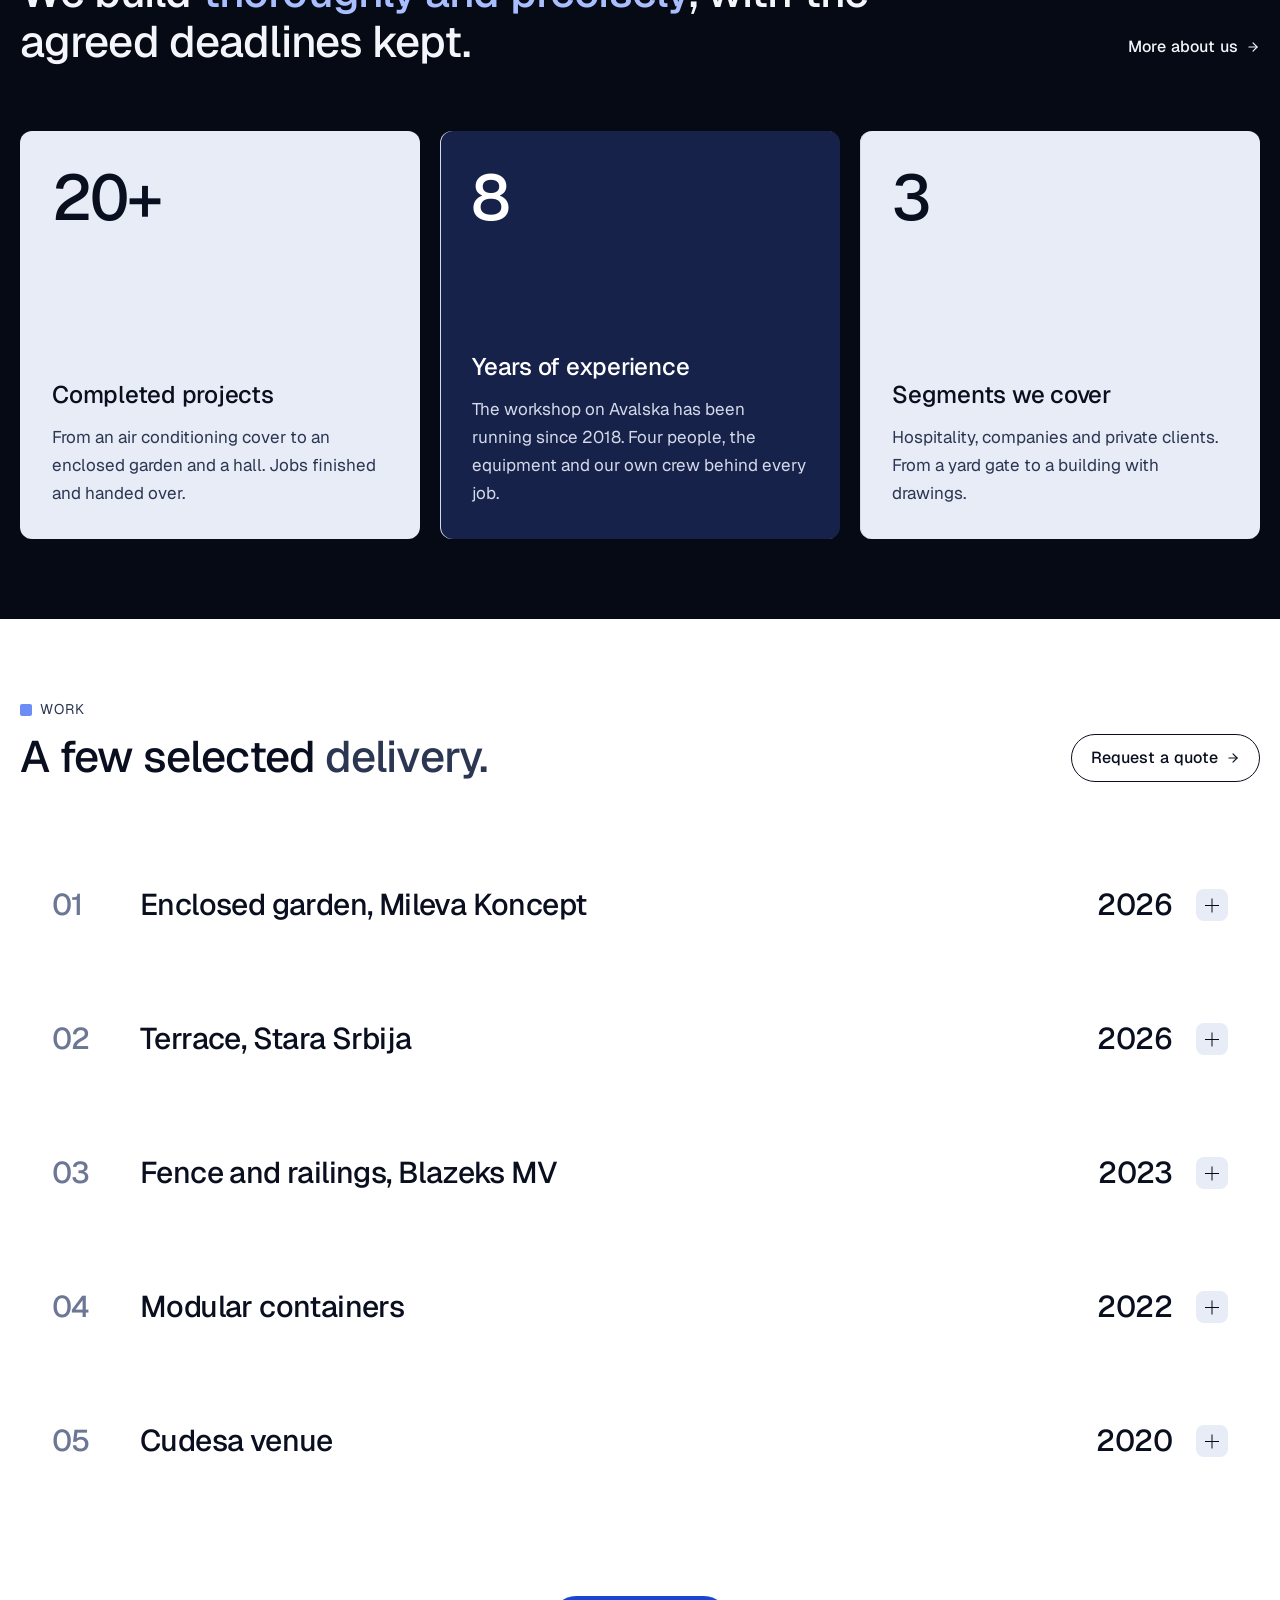
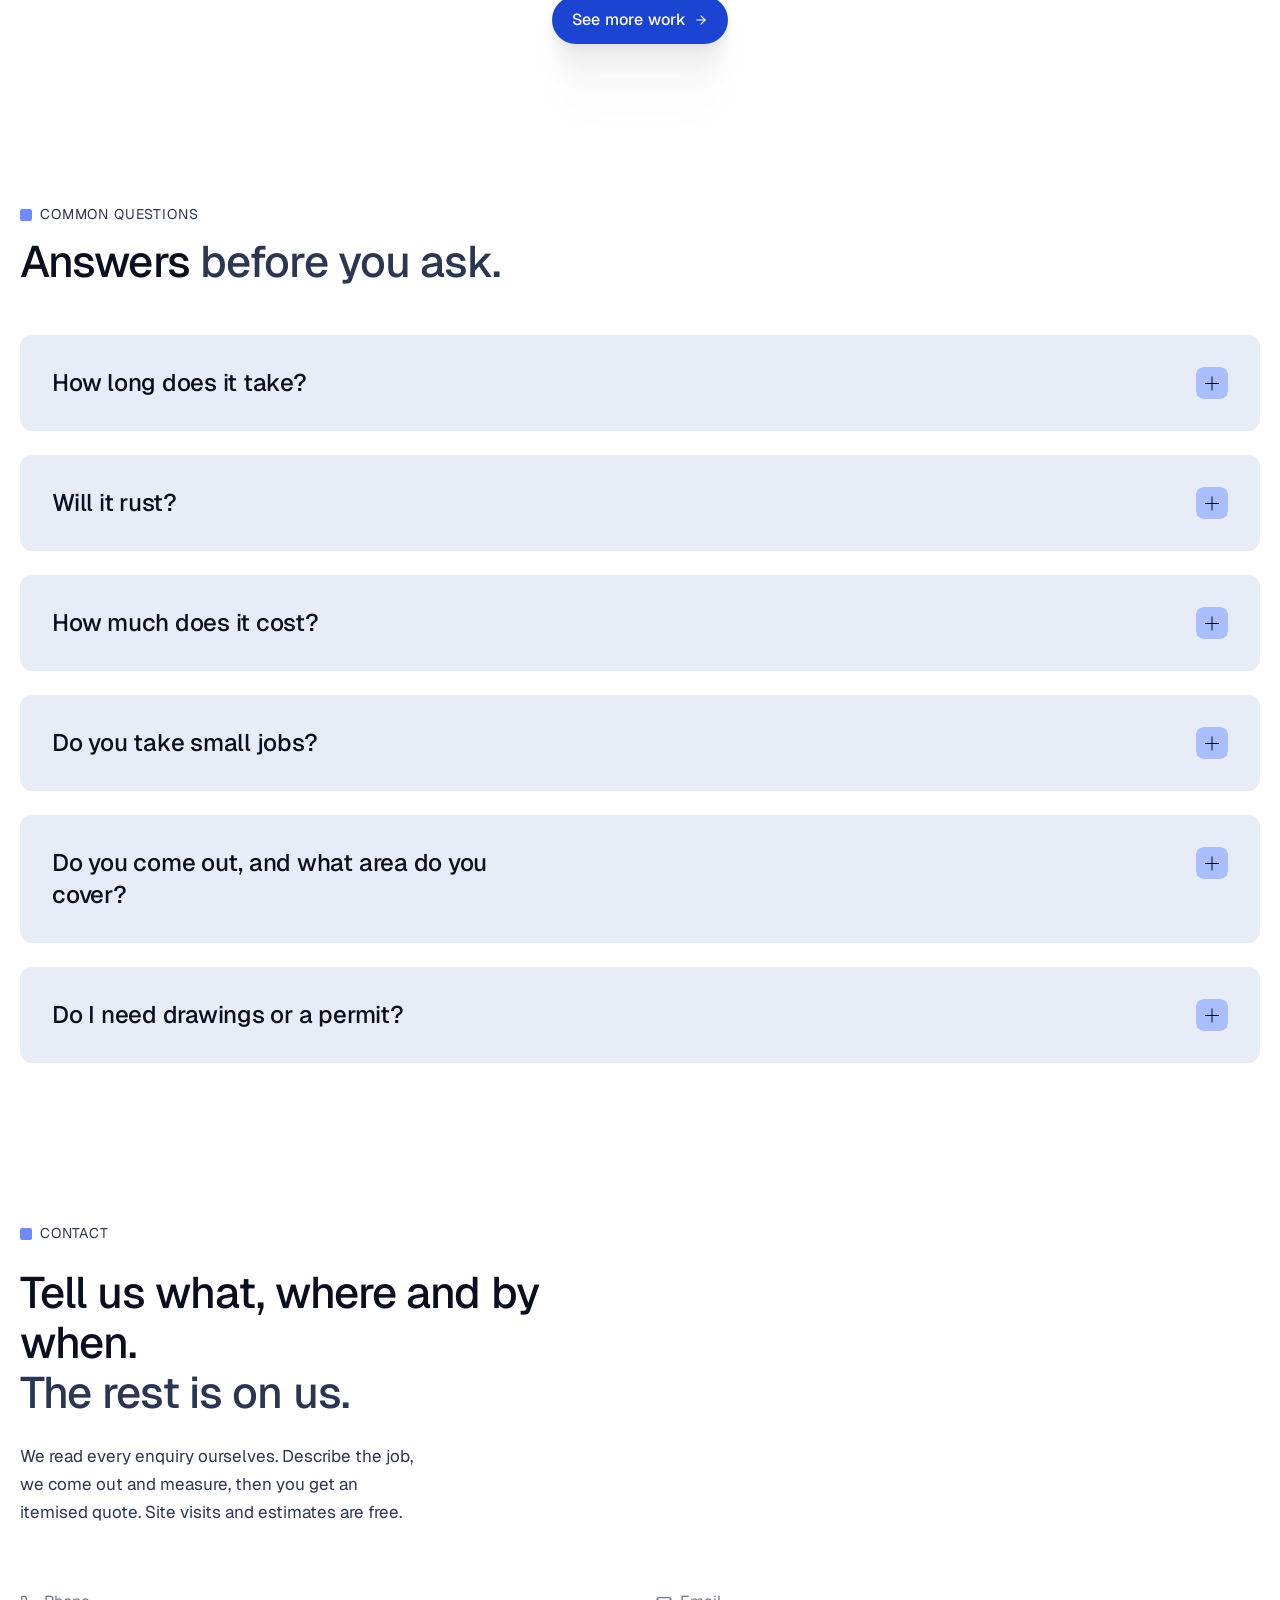
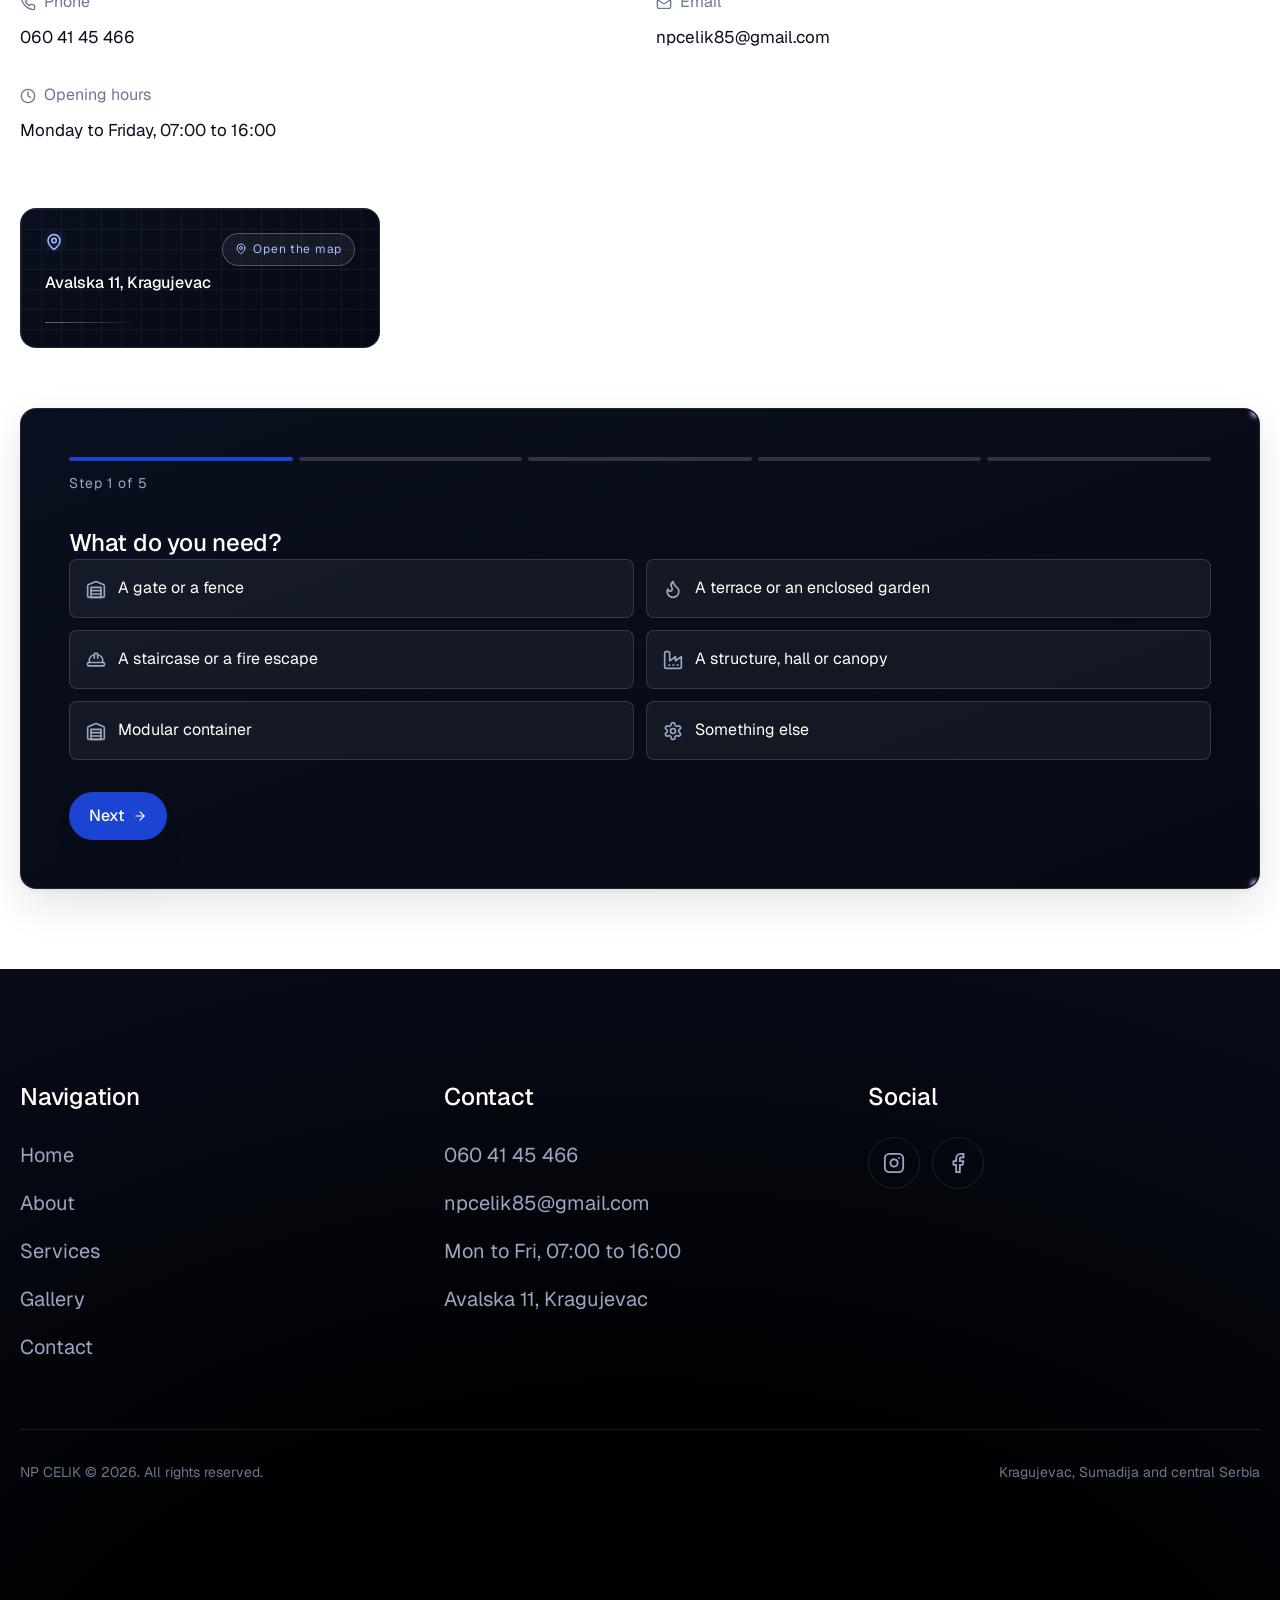
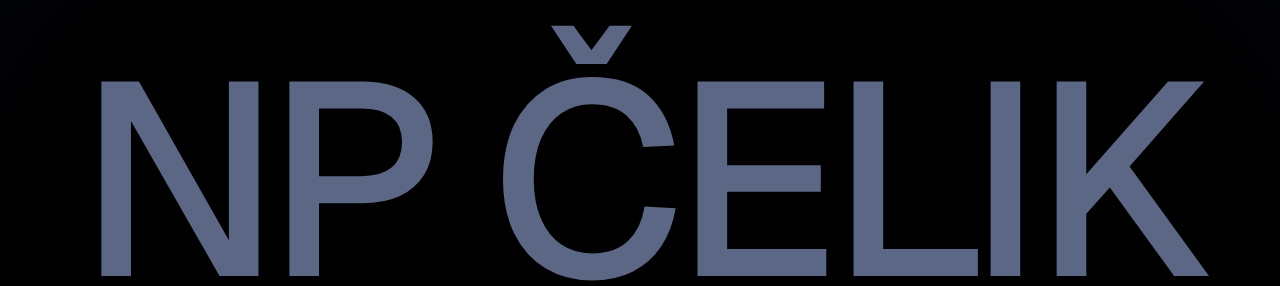
==== commit 1ce33233: "Klikovi u formi na pocetnoj, prevod i rastavljenih naslova, hero kapija Forma na pocetnoj nije prima" ====
--- a/site/index.html
+++ b/site/index.html
@@ -144,9 +144,9 @@
 
   <!-- tokens.css sadrzi sve dizajn varijable. Restilovanje ide iskljucivo tamo. -->
   <link rel="stylesheet" href="css/tokens.css?v=2e022fcb">
-  <link rel="stylesheet" href="css/styles.css?v=8ea3c50e">
+  <link rel="stylesheet" href="css/styles.css?v=199bbe2f">
 <!-- Od 27.08.2026. i pocetna nosi stranice.css, jer wizard forma zivi u njemu. Provjereno: jedini selektori koji se poklapaju sa markupom pocetne su wizard klase i .header--light, koji pocetna ne nosi. -->
-<link rel="stylesheet" href="css/stranice.css?v=1046c177">
+<link rel="stylesheet" href="css/stranice.css?v=e9914ba0">
 </head>
 
 <body>
@@ -1956,9 +1956,9 @@
 </div>
 
 <script src="js/prevod.js?v=6ffe9566" defer></script>
-<script src="js/jezik.js?v=656bc124" defer></script>
-<script src="js/main.js?v=c922ee35" defer></script>
-<script src="js/wizard.js?v=c5f11255" defer></script>
+<script src="js/jezik.js?v=ffe7c131" defer></script>
+<script src="js/main.js?v=c156dd01" defer></script>
+<script src="js/wizard.js?v=af89d6d9" defer></script>
 
 </body>
 </html>
--- a/site/css/styles.css
+++ b/site/css/styles.css
@@ -4351,10 +4351,15 @@
 @media (max-width: 809.98px) { .glass > .contact__form { padding: var(--space-5); } }
 
 /* Mrezica: dvije dijagonale na 30px, kao u originalu. */
+/* pointer-events: none je OBAVEZAN, ne kozmetika. Mrezica je apsolutna
+   preko cijele kartice sa z-index 1, pa je hvatala svaki klik prije nego
+   sto stigne do obrasca ispod nje. Sa wizardom se to vidjelo odmah: kartice
+   izbora se nisu mogle kliknuti. */
 .glass__mesh {
   position: absolute;
   inset: 0;
   z-index: 1;
+  pointer-events: none;
   border-radius: inherit;
   opacity: 0.04;
   background-image:
--- a/site/css/stranice.css
+++ b/site/css/stranice.css
@@ -345,6 +345,10 @@
    se svako pravilo ponavlja u tamnoj varijanti, ovdje se prepisuju samo
    tokeni koje .wizard vec koristi, pa ostatak fajla radi neizmijenjen. */
 .contact__card .wizard {
+  /* Iznad ukrasnih slojeva staklene kartice (mrezica z-index 1, snopovi 3),
+     da klik sigurno stigne do dugmadi. */
+  position: relative;
+  z-index: 4;
   --color-bg: transparent;
   --color-bg-alt: rgba(168, 190, 255, 0.14);
   --color-surface: rgba(255, 255, 255, 0.05);
